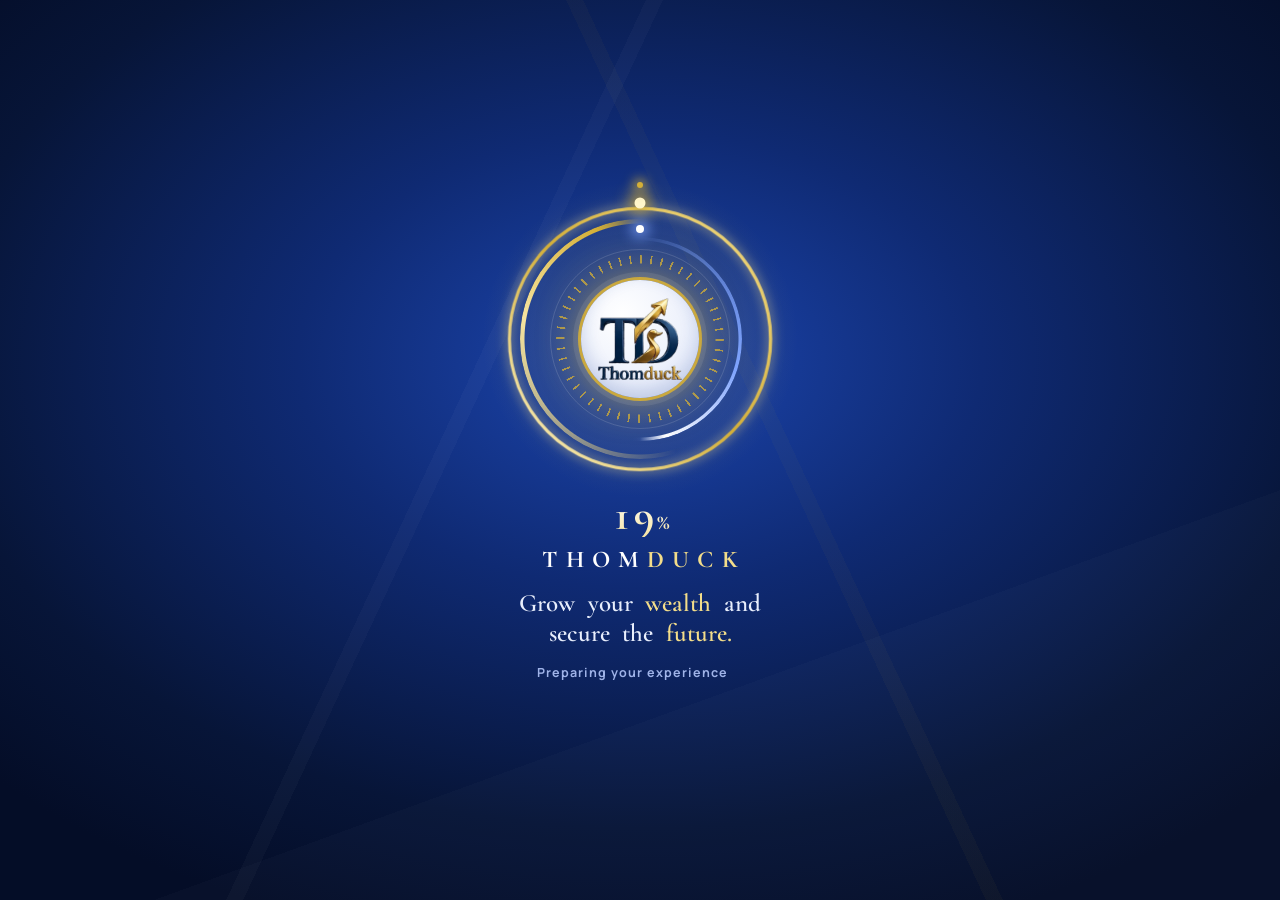
==== index.html @ 8a270ee1 "Add files via upload" ====
<!doctype html>
<html lang="en"><head><meta charset="utf-8"><meta name="viewport" content="width=device-width,initial-scale=1">
<title>Thomduck</title><noscript><meta http-equiv="refresh" content="0;url=dashboard.html"></noscript>
<script>location.replace('dashboard.html'+location.search+location.hash)</script></head>
<body style="font-family:sans-serif;text-align:center;padding:40px"><a href="dashboard.html">Continue to Thomduck</a></body></html>
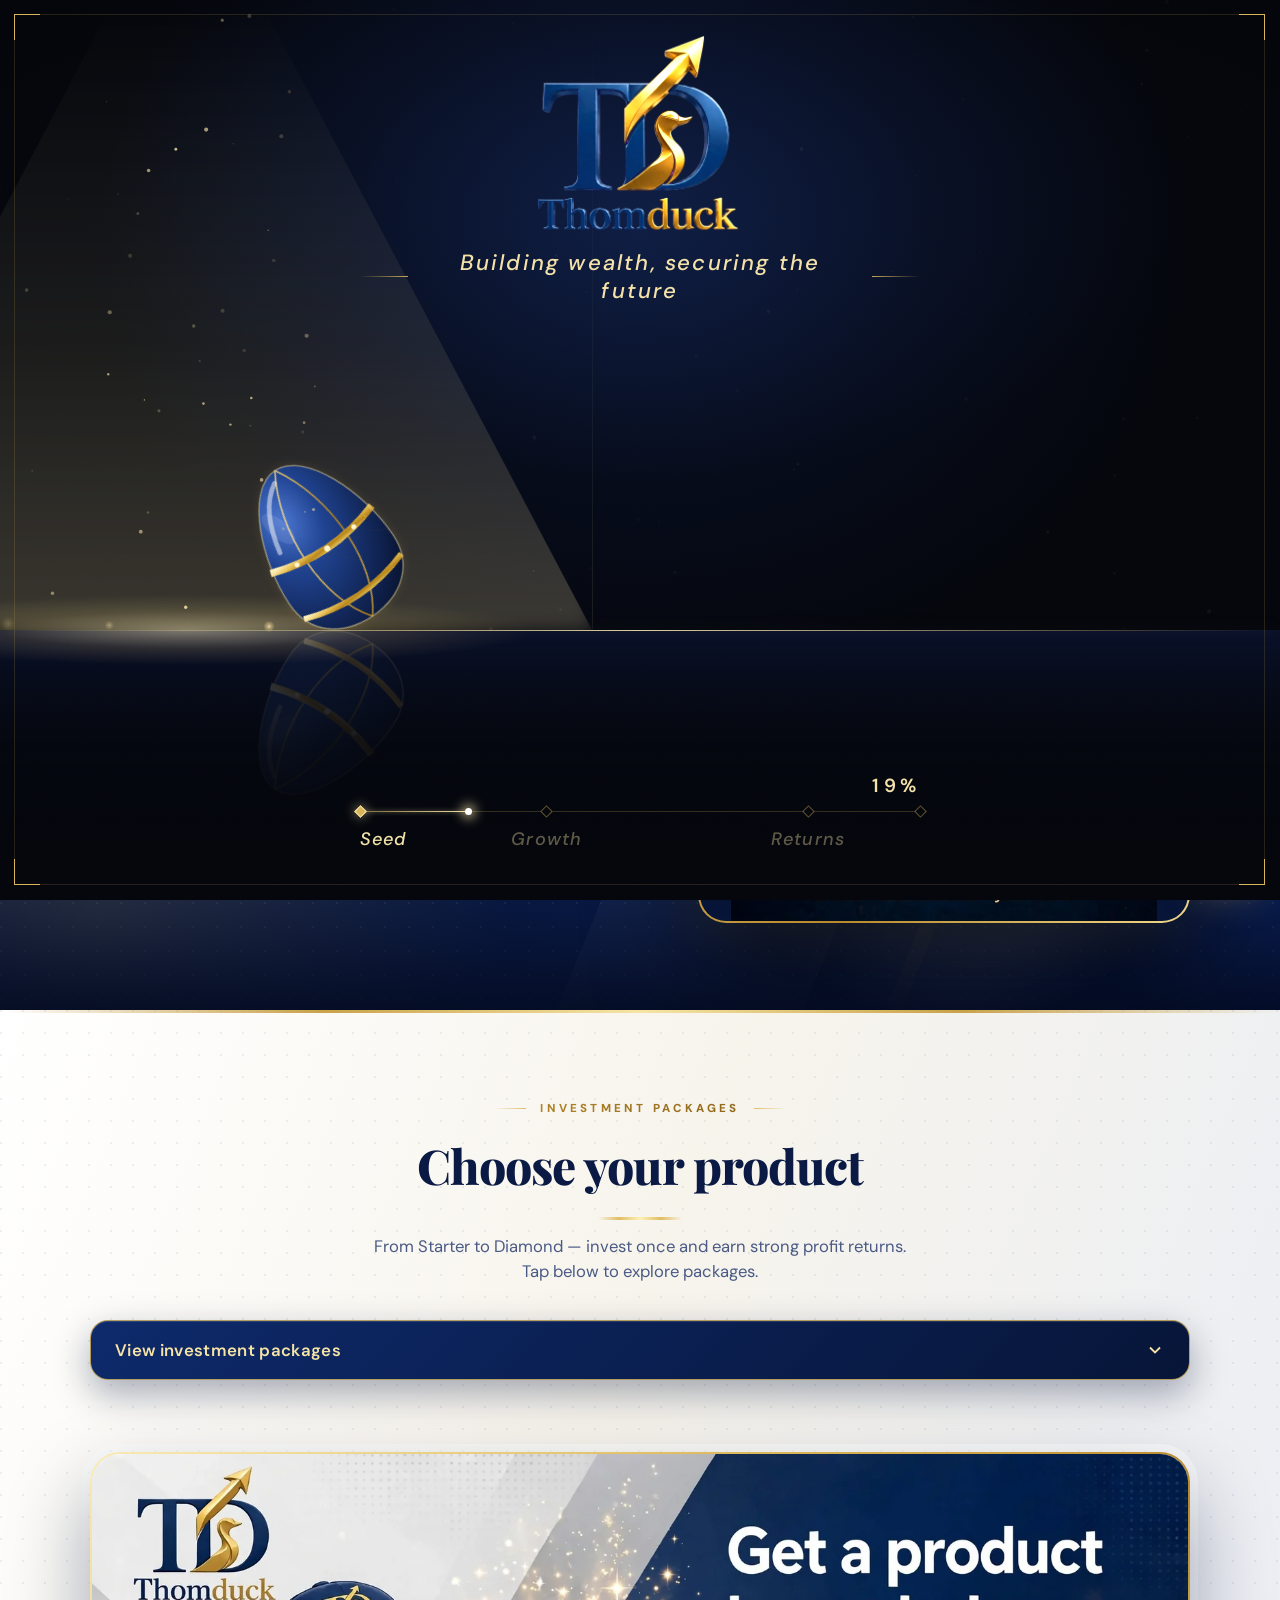
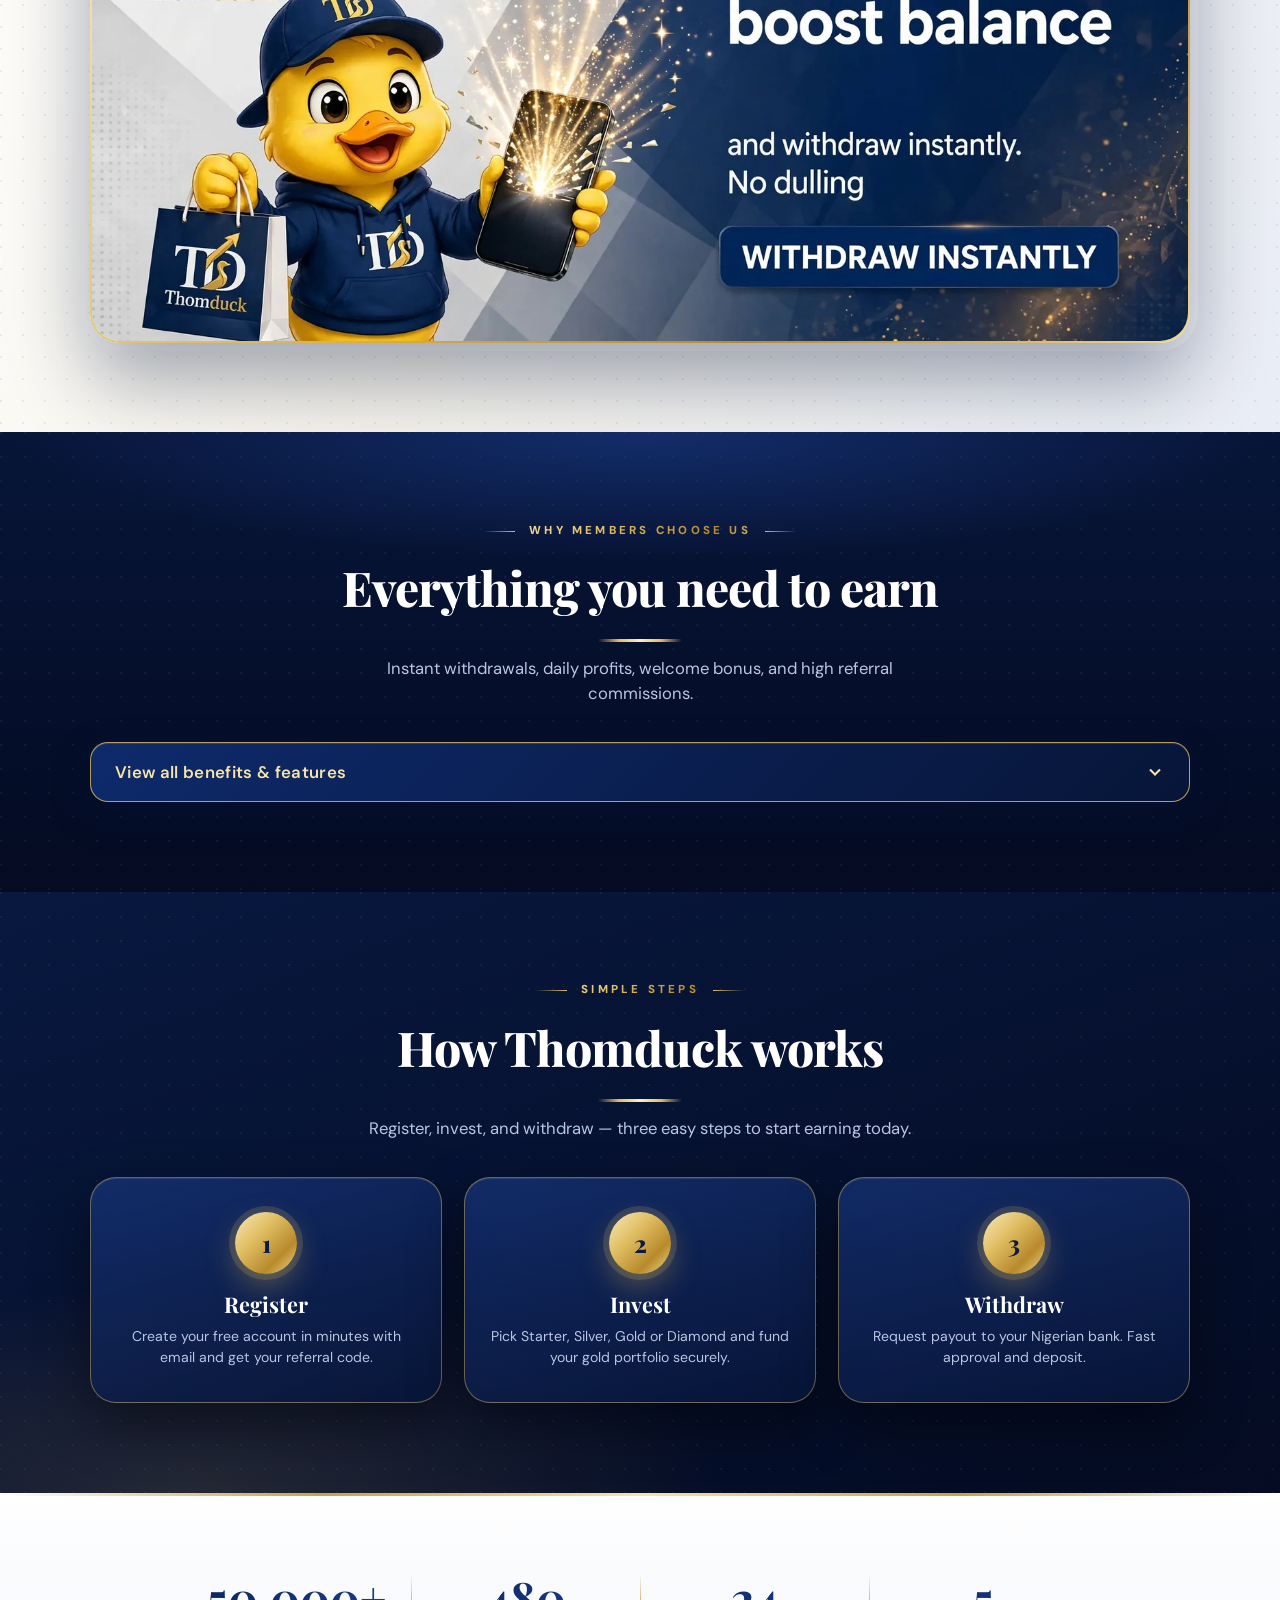
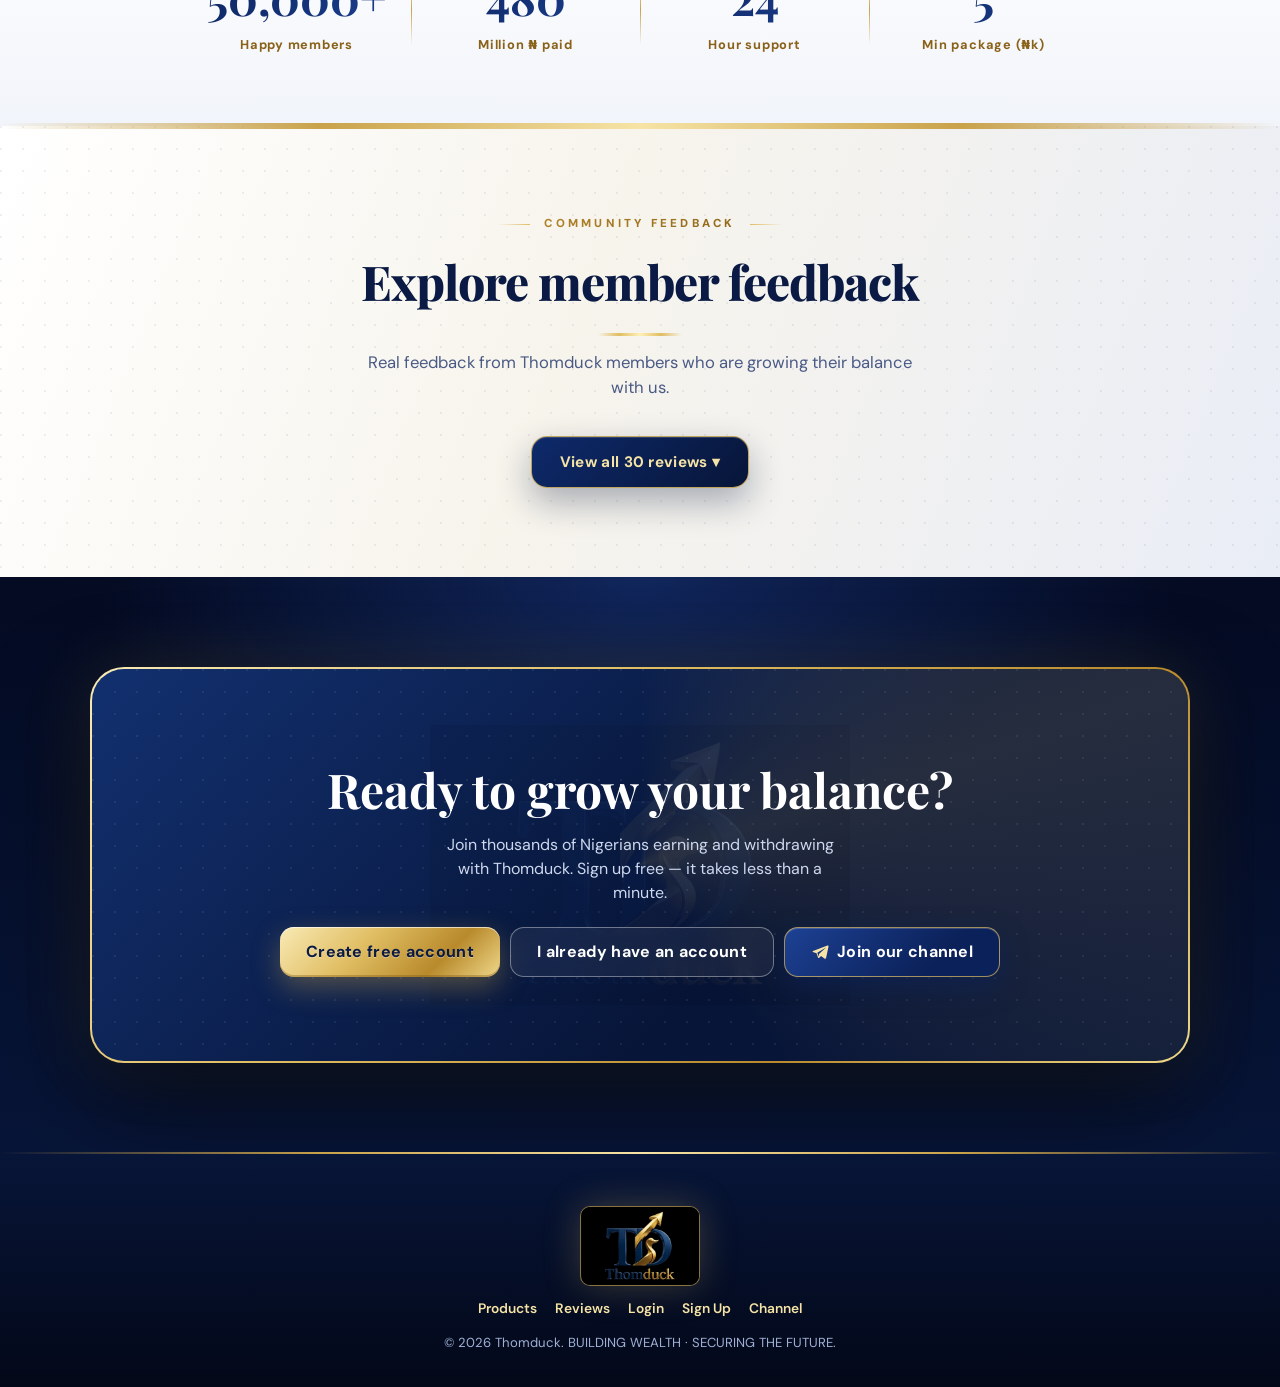
==== commit 0fd8a549: "Add files via upload" ====
--- a/index.html
+++ b/index.html
@@ -1,5 +1,1900 @@
-<!doctype html>
-<html lang="en"><head><meta charset="utf-8"><meta name="viewport" content="width=device-width,initial-scale=1">
-<title>Thomduck</title><noscript><meta http-equiv="refresh" content="0;url=dashboard.html"></noscript>
-<script>location.replace('dashboard.html'+location.search+location.hash)</script></head>
-<body style="font-family:sans-serif;text-align:center;padding:40px"><a href="dashboard.html">Continue to Thomduck</a></body></html>
+<!DOCTYPE html>
+<html lang="en">
+<head>
+<meta charset="utf-8"/>
+<meta name="viewport" content="width=device-width, initial-scale=1.0, maximum-scale=1.0, user-scalable=no"/>
+<meta name="theme-color" content="#0a0805"/>
+<title>Thomduck | Building Wealth & Securing the Future</title>
+<link rel="preconnect" href="https://fonts.googleapis.com">
+<link rel="preconnect" href="https://fonts.gstatic.com" crossorigin>
+<link href="https://fonts.googleapis.com/css2?family=Cormorant+Garamond:ital,wght@0,500;0,600;0,700;1,400;1,500;1,600&family=Playfair+Display:wght@500;600;700;800&family=DM+Sans:wght@300;400;500;600;700&display=swap" rel="stylesheet"/>
+<style>
+/* ===== PRELOADER ===== */
+
+  :root{
+    --obsidian:#04060c;
+    --enamel:#14295a;
+    --gold:#d9b45a;
+    --gold-hi:#f4e2a8;
+    --ivory:#f3ecd8;
+    --serif:'Cormorant Garamond','Cormorant',Georgia,'Times New Roman',serif;
+  }
+  *{box-sizing:border-box;margin:0;padding:0}
+  html,body{min-height:100%;background:var(--obsidian);color:var(--gold-hi);font-family:var(--serif)}
+  body.loading{overflow:hidden;height:100%}
+
+  /* ═════════ PRELOADER ═════════ */
+  #preloader{position:fixed;inset:0;z-index:100;overflow:hidden;user-select:none;-webkit-tap-highlight-color:transparent}
+  .panel{position:absolute;top:0;bottom:0;width:50.2%;z-index:0;transition:transform 1.1s cubic-bezier(.77,0,.18,1) .35s;
+    background:var(--obsidian)}
+  .panel.l{left:0;background:radial-gradient(120% 70% at 100% 26%,#0a1634 0%,#060b1a 40%,var(--obsidian) 72%)}
+  .panel.r{right:0;background:radial-gradient(120% 70% at 0% 26%,#0a1634 0%,#060b1a 40%,var(--obsidian) 72%)}
+  .content{position:absolute;inset:0;transition:opacity .5s ease}
+  #preloader.opening .content{opacity:0}
+  #preloader.opening .panel.l{transform:translateX(-101%)}
+  #preloader.opening .panel.r{transform:translateX(101%)}
+  .seam{position:absolute;left:50%;top:0;bottom:0;width:1px;margin-left:-.5px;z-index:8;opacity:0;
+    background:linear-gradient(to bottom,transparent,var(--gold-hi) 25%,#fff 50%,var(--gold-hi) 75%,transparent);
+    box-shadow:0 0 30px 5px rgba(217,180,90,.75);transform:scaleY(.1)}
+  #preloader.opening .seam{animation:seam 1.3s ease-out .05s forwards}
+  @keyframes seam{0%{opacity:0;transform:scaleY(.1)}25%{opacity:1;transform:scaleY(1)}100%{opacity:0;transform:scaleY(1) scaleX(18)}}
+
+  /* frame */
+  .frame{position:absolute;inset:max(12px,1.6vmin);z-index:7;pointer-events:none;border:1px solid rgba(217,180,90,.16);
+    animation:frameIn 2.2s cubic-bezier(.2,.7,.2,1) .15s both}
+  .frame i{position:absolute;width:clamp(16px,3vmin,26px);height:clamp(16px,3vmin,26px);border:0 solid var(--gold)}
+  .frame i:nth-child(1){left:-1px;top:-1px;border-width:1px 0 0 1px}
+  .frame i:nth-child(2){right:-1px;top:-1px;border-width:1px 1px 0 0}
+  .frame i:nth-child(3){left:-1px;bottom:-1px;border-width:0 0 1px 1px}
+  .frame i:nth-child(4){right:-1px;bottom:-1px;border-width:0 1px 1px 0}
+  @keyframes frameIn{from{opacity:0;transform:scale(1.035)}to{opacity:1;transform:none}}
+
+  .glowbg{position:absolute;inset:0;z-index:0;pointer-events:none;
+    background:radial-gradient(60% 45% at 50% 22%,rgba(30,58,128,.22),transparent 70%),
+               radial-gradient(120% 90% at 50% 50%,transparent 55%,rgba(0,0,0,.65) 100%)}
+
+  /* brand */
+  .brand{position:absolute;z-index:4;top:max(3.4vh,24px);left:50%;transform:translateX(-50%);
+    width:min(420px,74vw,32vh);text-align:center}
+  .logo{position:relative;animation:logoIn 2.2s cubic-bezier(.2,.7,.2,1) .5s both}
+  .logo img{display:block;width:100%;height:auto;filter:brightness(1.35) saturate(1.2)}
+  .logo::after{content:'';position:absolute;inset:0;pointer-events:none;
+    -webkit-mask:var(--logo) center/100% 100% no-repeat;mask:var(--logo) center/100% 100% no-repeat;
+    background:linear-gradient(108deg,transparent 38%,rgba(255,255,255,.6) 50%,transparent 62%);
+    background-size:260% 100%;background-position:130% 0;animation:sweep 5s ease-in-out 2.6s infinite}
+  @keyframes logoIn{from{opacity:0;filter:blur(16px);transform:scale(1.08)}to{opacity:1;filter:blur(0);transform:none}}
+  @keyframes sweep{0%{background-position:130% 0}50%,100%{background-position:-30% 0}}
+  .mottoRow{margin-top:.9em;display:flex;align-items:center;justify-content:center;gap:clamp(10px,2vw,18px);width:max(100%,min(92vw,560px));margin-left:50%;transform:translateX(-50%)}
+  .rule{flex:0 0 clamp(18px,5vw,48px);height:1px;background:linear-gradient(90deg,transparent,var(--gold));opacity:0;animation:ruleIn 1.4s ease 1.9s both}
+  .rule.r{background:linear-gradient(270deg,transparent,var(--gold))}
+  @keyframes ruleIn{from{opacity:0;transform:scaleX(0)}to{opacity:.9;transform:none}}
+  .motto{font-style:italic;font-weight:500;letter-spacing:.1em;line-height:1.25;text-align:center;
+    font-size:clamp(14px,min(4vw,2.9vh),22px);color:var(--gold-hi)}
+  .motto span{display:inline-block;opacity:0;animation:wordIn 1s cubic-bezier(.2,.7,.2,1) both;animation-delay:calc(1.9s + var(--i)*.15s)}
+  @keyframes wordIn{from{opacity:0;filter:blur(8px);transform:translateY(.5em)}to{opacity:1;filter:blur(0);transform:none}}
+
+  /* scene */
+  .scene{position:absolute;inset:0;z-index:3}
+  .floor{position:absolute;left:0;right:0;bottom:0;background:linear-gradient(to bottom,#0a1330 0%,#060b1a 40%,var(--obsidian) 100%)}
+  #refl{position:absolute;left:0;top:0;width:0;height:0;transform-origin:0 0;opacity:.3}
+  .floorfade{position:absolute;left:0;right:0;bottom:0;background:linear-gradient(to bottom,rgba(4,6,12,.18) 0%,rgba(4,6,12,.78) 45%,var(--obsidian) 90%)}
+  .ground{position:absolute;left:0;right:0;height:1px;opacity:0;animation:groundIn 2s ease .6s forwards;
+    background:linear-gradient(90deg,transparent,rgba(217,180,90,.35) 15%,rgba(244,226,168,.9) 50%,rgba(217,180,90,.35) 85%,transparent);
+    box-shadow:0 0 18px rgba(217,180,90,.28)}
+  @keyframes groundIn{to{opacity:1}}
+  #cone{position:absolute;left:0;top:0;opacity:0;pointer-events:none;mix-blend-mode:screen;filter:blur(9px);
+    background:linear-gradient(to bottom,rgba(255,236,176,0) 0%,rgba(255,236,176,.13) 55%,rgba(255,236,176,.3) 100%);
+    clip-path:polygon(41% 0,59% 0,100% 100%,0 100%)}
+  #pool{position:absolute;left:0;top:0;opacity:0;pointer-events:none;mix-blend-mode:screen;
+    background:radial-gradient(ellipse at center,rgba(255,236,176,.62) 0%,rgba(217,180,90,.22) 38%,transparent 70%)}
+  .actor{position:absolute;left:0;top:0;opacity:0;will-change:transform}
+  .actor svg{display:block;width:100%;height:100%;overflow:visible}
+
+  #fx{position:absolute;inset:0;z-index:5;pointer-events:none}
+
+  /* timeline */
+  .timeline{position:absolute;z-index:6;left:50%;bottom:max(5.4vh,34px);transform:translateX(-50%);width:min(560px,78vw)}
+  .tl-top{display:flex;justify-content:flex-end;margin-bottom:10px}
+  .pct{font-weight:600;font-size:clamp(15px,2.2vh,19px);letter-spacing:.22em;font-variant-numeric:lining-nums tabular-nums;color:var(--gold-hi)}
+  .track{position:relative;height:1px;background:rgba(217,180,90,.22)}
+  .fill{position:absolute;left:0;top:0;height:1px;width:100%;transform-origin:0 50%;transform:scaleX(0);
+    background:linear-gradient(90deg,rgba(217,180,90,.4),var(--gold-hi));box-shadow:0 0 10px rgba(244,226,168,.7)}
+  .head{position:absolute;top:-3px;left:0;width:7px;height:7px;margin-left:-3.5px;border-radius:50%;
+    background:#fff;box-shadow:0 0 12px 3px rgba(244,226,168,.85)}
+  .node{position:absolute;top:-4px;width:9px;height:9px;margin-left:-4.5px;transform:rotate(45deg);
+    background:var(--obsidian);border:1px solid rgba(217,180,90,.45);transition:background .5s,border-color .5s,box-shadow .5s}
+  .node.on{background:var(--gold);border-color:var(--gold-hi);box-shadow:0 0 12px rgba(244,226,168,.7)}
+  .labels{position:relative;height:1.6em;margin-top:14px}
+  .labels span{position:absolute;top:0;font-style:italic;font-weight:500;letter-spacing:.06em;white-space:nowrap;
+    font-size:clamp(14px,2.1vh,18px);color:rgba(244,226,168,.38);transition:color .6s}
+  .labels span.on{color:var(--gold-hi)}
+
+  .grain{position:absolute;inset:0;z-index:9;pointer-events:none;opacity:.06;mix-blend-mode:overlay;
+    background-image:url("data:image/svg+xml;utf8,<svg xmlns='http://www.w3.org/2000/svg' width='180' height='180'><filter id='n'><feTurbulence type='fractalNoise' baseFrequency='.85' numOctaves='2' stitchTiles='stitch'/></filter><rect width='100%' height='100%' filter='url(%23n)'/></svg>")}
+
+  /* ═════════ MAIN SITE PLACEHOLDER ═════════ */
+  /* Replace everything inside <main id="site"> with your real homepage (or set CONFIG.redirectUrl). */
+  #site{min-height:100vh;display:grid;place-items:center;text-align:center;padding:40px 20px;
+    background:radial-gradient(90% 70% at 50% 0%,#0a1634 0%,var(--obsidian) 70%)}
+  #site .inner{max-width:560px}
+  #site img{width:min(260px,60vw);height:auto;margin-bottom:12px}
+  #site h1{font-size:clamp(30px,6vw,52px);font-weight:600;line-height:1.1;color:var(--gold-hi)}
+  #site p{margin-top:14px;font-size:clamp(17px,2.6vw,21px);line-height:1.5;color:rgba(244,226,168,.75)}
+
+  @media (prefers-reduced-motion:reduce){ .logo::after{animation:none;opacity:0} }
+
+#preloader{z-index:99999 !important}
+body.loading{overflow:hidden !important; height:100vh !important}
+
+/* ===== MAIN SITE ===== */
+
+:root{
+  --bg:#0a0805;--bg2:#120e09;--card:#1a140c;--card2:#221a10;--border:#3a3020;
+  --gold:#e8c547;--gold-light:#f5e6a3;--gold-dark:#b8962e;--text:#f5eedc;--muted:#9a8658;
+  --success:#2ecc71;--white:#fff;--green:#1a7a3c;
+}
+*{margin:0;padding:0;box-sizing:border-box;-webkit-tap-highlight-color:transparent}
+html{scroll-behavior:smooth}
+body{font-family:"DM Sans",system-ui,sans-serif;background:var(--bg);color:var(--text);overflow-x:hidden;line-height:1.5}
+h1,h2,h3,h4{font-family:"Playfair Display",serif;font-weight:700}
+a{color:inherit}
+
+/* NAV */
+.nav{position:fixed;top:0;left:0;right:0;z-index:1000;display:flex;align-items:center;justify-content:space-between;padding:12px 18px;background:rgba(10,8,5,.75);backdrop-filter:blur(16px);-webkit-backdrop-filter:blur(16px);border-bottom:1px solid rgba(232,197,71,.12);transition:.3s}
+.nav.scrolled{background:rgba(10,8,5,.95);box-shadow:0 8px 32px rgba(0,0,0,.5)}
+.nav-brand{display:flex;align-items:center;gap:10px;text-decoration:none;color:var(--gold)}
+.nav-brand img{width:54px;height:40px;border-radius:8px;object-fit:contain;background:#03060d;box-shadow:0 0 18px rgba(232,197,71,.3)}
+.nav-brand span{font-family:"Playfair Display",serif;font-size:1.15rem;font-weight:700}
+.nav-actions{display:flex;gap:8px;align-items:center}
+.btn{display:inline-flex;align-items:center;justify-content:center;gap:8px;height:42px;padding:0 18px;border-radius:12px;font-size:.9rem;font-weight:600;border:none;cursor:pointer;text-decoration:none;font-family:inherit;transition:transform .2s,box-shadow .2s,background .2s}
+.btn:active{transform:scale(.97)}
+.btn-gold{background:linear-gradient(135deg,var(--gold),#f0d56a,var(--gold-dark));color:#1a1408;box-shadow:0 6px 22px rgba(232,197,71,.35)}
+.btn-gold:hover{box-shadow:0 8px 28px rgba(232,197,71,.5)}
+.btn-outline{background:transparent;color:var(--gold);border:1px solid rgba(232,197,71,.45)}
+.btn-outline:hover{background:rgba(232,197,71,.08)}
+.btn-green{background:linear-gradient(135deg,#1f9d4a,#157a38);color:#fff;box-shadow:0 6px 20px rgba(31,157,74,.35)}
+.btn-lg{height:50px;padding:0 26px;font-size:1rem;border-radius:14px}
+.btn-block{width:100%}
+
+/* DROPDOWN */
+.dd{position:relative}
+.dd-menu{position:absolute;top:calc(100% + 8px);right:0;min-width:180px;background:linear-gradient(160deg,#241c0f,#151109);border:1px solid rgba(232,197,71,.3);border-radius:14px;padding:8px;box-shadow:0 18px 50px rgba(0,0,0,.55);opacity:0;visibility:hidden;transform:translateY(-8px);transition:.22s;z-index:50}
+.dd.open .dd-menu{opacity:1;visibility:visible;transform:none}
+.dd-menu a{display:flex;align-items:center;gap:10px;padding:11px 14px;border-radius:10px;font-size:.88rem;color:var(--text);text-decoration:none}
+.dd-menu a:hover{background:rgba(232,197,71,.1);color:var(--gold)}
+.dd-menu .ico{width:22px;height:22px;flex-shrink:0}
+
+/* TICKER */
+.live-ticker{position:fixed;top:64px;left:0;right:0;z-index:900;background:linear-gradient(90deg,#1a140c,#241c0f,#1a140c);border-bottom:1px solid rgba(232,197,71,.18);overflow:hidden;height:34px;display:flex;align-items:center}
+.ticker-track{display:flex;gap:40px;white-space:nowrap;animation:ticker 45s linear infinite}
+.ticker-item{font-size:.78rem;color:var(--muted)}
+.ticker-item strong{color:var(--success);font-weight:700}
+.ticker-item .name{color:var(--gold);font-weight:600}
+@keyframes ticker{0%{transform:translateX(0)}100%{transform:translateX(-50%)}}
+
+/* HERO */
+.hero{position:relative;min-height:100vh;display:flex;align-items:center;justify-content:center;padding:110px 18px 50px;overflow:hidden}
+.hero-bg{position:absolute;inset:0;background:radial-gradient(ellipse 80% 55% at 50% 15%,rgba(232,197,71,.15),transparent 55%),radial-gradient(ellipse 50% 40% at 85% 75%,rgba(184,150,46,.08),transparent 50%),var(--bg)}
+.hero-particles{position:absolute;inset:0;pointer-events:none;overflow:hidden}
+.particle{position:absolute;border-radius:50%;background:var(--gold);opacity:.3;animation:floatUp linear infinite}
+@keyframes floatUp{0%{transform:translateY(100vh) scale(0);opacity:0}10%{opacity:.4}90%{opacity:.2}100%{transform:translateY(-15vh) scale(1);opacity:0}}
+.hero-inner{position:relative;z-index:2;width:min(1100px,100%);display:grid;grid-template-columns:1.05fr .95fr;gap:36px;align-items:center}
+.hero-copy{animation:fadeUp .9s ease both}
+.hero-badge{display:inline-flex;align-items:center;gap:8px;padding:6px 14px;border-radius:999px;background:rgba(232,197,71,.1);border:1px solid rgba(232,197,71,.28);color:var(--gold);font-size:.75rem;font-weight:600;margin-bottom:16px}
+.hero-badge .dot{width:7px;height:7px;border-radius:50%;background:var(--success);box-shadow:0 0 10px var(--success);animation:pulse 1.6s ease infinite}
+@keyframes pulse{0%,100%{opacity:1;transform:scale(1)}50%{opacity:.45;transform:scale(.85)}}
+.hero h1{font-size:clamp(2rem,4.8vw,3.2rem);line-height:1.12;margin-bottom:14px}
+.hero h1 em{font-style:normal;background:linear-gradient(120deg,var(--gold-light),var(--gold),var(--gold-dark));-webkit-background-clip:text;-webkit-text-fill-color:transparent;background-clip:text}
+.hero-sub{font-size:1.02rem;color:var(--muted);margin-bottom:24px;max-width:420px}
+.hero-ctas{display:flex;flex-wrap:wrap;gap:10px;margin-bottom:28px}
+.hero-stats{display:flex;gap:24px;flex-wrap:wrap}
+.hero-stat strong{display:block;font-size:1.4rem;color:var(--gold);font-family:"Playfair Display",serif}
+.hero-stat span{font-size:.75rem;color:var(--muted)}
+.hero-visual{position:relative;animation:fadeUp 1s .12s ease both}
+.hero-visual img{width:100%;max-height:760px;height:auto;border-radius:22px;box-shadow:0 28px 70px rgba(0,0,0,.55),0 0 0 1px rgba(232,197,71,.2);object-fit:contain;aspect-ratio:auto}
+.hero-float{position:absolute;background:linear-gradient(145deg,#2a2214,#151109);border:1px solid rgba(232,197,71,.35);border-radius:14px;padding:10px 14px;box-shadow:0 14px 36px rgba(0,0,0,.5);animation:floatY 4s ease-in-out infinite}
+.hero-float.f1{bottom:10%;left:-6%;animation-delay:0s}
+.hero-float.f2{top:8%;right:-4%;animation-delay:1.1s}
+.hero-float .f-label{font-size:.68rem;color:var(--muted)}
+.hero-float .f-value{font-size:1rem;font-weight:700;color:var(--success)}
+@keyframes floatY{0%,100%{transform:translateY(0)}50%{transform:translateY(-12px)}}
+@keyframes fadeUp{from{opacity:0;transform:translateY(28px)}to{opacity:1;transform:none}}
+
+/* SECTIONS */
+.section{padding:72px 18px;position:relative}
+.section-inner{width:min(1100px,100%);margin:0 auto}
+.section-label{display:inline-block;font-size:.72rem;font-weight:700;letter-spacing:2px;text-transform:uppercase;color:var(--gold);margin-bottom:8px}
+.section-title{font-size:clamp(1.6rem,3.2vw,2.35rem);margin-bottom:10px}
+.section-sub{color:var(--muted);font-size:1rem;max-width:520px;margin-bottom:36px}
+
+/* BANNERS */
+.banner-stack{display:flex;flex-direction:column;gap:22px}
+.banner-card{border-radius:20px;overflow:hidden;border:1px solid rgba(232,197,71,.22);box-shadow:0 20px 50px rgba(0,0,0,.4);opacity:0;transform:translateY(36px);transition:opacity .7s,transform .7s}
+.banner-card.visible{opacity:1;transform:none}
+.banner-card img{width:100%;display:block;aspect-ratio:21/9;object-fit:cover}
+.banner-card a.banner-hit{display:block;position:relative}
+.banner-card a.banner-hit::after{content:"";position:absolute;inset:0;background:linear-gradient(0deg,rgba(0,0,0,.15),transparent 40%);pointer-events:none}
+
+/* PRODUCTS */
+.products-grid{display:grid;grid-template-columns:repeat(4,1fr);gap:16px}
+.product-card{background:linear-gradient(165deg,#1f1810,#120e09);border:1px solid rgba(232,197,71,.28);border-radius:18px;padding:0;overflow:hidden;opacity:0;transform:translateY(28px);transition:opacity .55s,transform .55s,border-color .25s,box-shadow .25s}
+.product-card.visible{opacity:1;transform:none}
+.product-card:hover{border-color:rgba(232,197,71,.55);box-shadow:0 16px 40px rgba(232,197,71,.12)}
+.product-card img{width:100%;display:block}
+.product-card .pc-body{padding:14px 16px 18px}
+.product-card h4{font-size:1.15rem;color:var(--gold);margin-bottom:4px}
+.product-card .pc-desc{font-size:.82rem;color:var(--muted);margin-bottom:12px;min-height:2.4em}
+.product-meta{display:flex;justify-content:space-between;margin-bottom:14px;font-size:.85rem}
+.product-meta span{color:var(--muted)}
+.product-meta strong{color:var(--gold);display:block;font-size:1.05rem;margin-top:2px}
+
+/* STEPS */
+.steps{display:grid;grid-template-columns:repeat(3,1fr);gap:16px}
+.step{background:linear-gradient(160deg,var(--card2),var(--card));border:1px solid var(--border);border-radius:18px;padding:26px 18px;text-align:center;opacity:0;transform:translateY(24px);transition:opacity .55s,transform .55s}
+.step.visible{opacity:1;transform:none}
+.step-num{width:46px;height:46px;margin:0 auto 14px;border-radius:50%;background:linear-gradient(135deg,var(--gold),var(--gold-dark));color:#1a1408;font-weight:800;font-size:1.15rem;display:grid;place-items:center;font-family:"Playfair Display",serif;box-shadow:0 8px 22px rgba(232,197,71,.3)}
+.step h4{font-size:1.1rem;color:var(--gold);margin-bottom:6px}
+.step p{font-size:.88rem;color:var(--muted)}
+
+/* STATS */
+.stats-band{background:linear-gradient(135deg,#1f1810,#120e09);border-top:1px solid rgba(232,197,71,.18);border-bottom:1px solid rgba(232,197,71,.18);padding:44px 18px}
+.stats-row{width:min(900px,100%);margin:0 auto;display:grid;grid-template-columns:repeat(4,1fr);gap:16px;text-align:center}
+.stat-item strong{display:block;font-size:clamp(1.5rem,2.8vw,2.1rem);color:var(--gold);font-family:"Playfair Display",serif}
+.stat-item span{font-size:.8rem;color:var(--muted)}
+
+/* REVIEWS */
+.reviews-grid{display:grid;grid-template-columns:repeat(3,1fr);gap:14px}
+.review-card{background:var(--card);border:1px solid var(--border);border-radius:16px;padding:20px;opacity:0;transform:translateY(20px);transition:opacity .5s,transform .5s}
+.review-card.visible{opacity:1;transform:none}
+.review-stars{color:var(--gold);letter-spacing:2px;margin-bottom:8px;font-size:.95rem}
+.review-text{font-size:.9rem;margin-bottom:14px;line-height:1.55}
+.review-user{display:flex;align-items:center;gap:10px}
+.review-avatar{width:40px;height:40px;border-radius:50%;background:linear-gradient(145deg,#fff09b,var(--gold));color:#1b1408;display:grid;place-items:center;font-weight:800;font-size:.85rem}
+.review-name{font-weight:700;font-size:.88rem}
+.review-meta{font-size:.72rem;color:var(--muted)}
+
+/* CTA */
+.cta-banner{position:relative;border-radius:24px;overflow:hidden;border:1px solid rgba(232,197,71,.28);background:linear-gradient(135deg,#2a2214,#151109);padding:44px 28px;text-align:center;box-shadow:0 28px 70px rgba(0,0,0,.45)}
+.cta-banner::before{content:"";position:absolute;inset:-45%;background:conic-gradient(from 0deg,transparent,rgba(232,197,71,.07),transparent 40%);animation:spinSlow 14s linear infinite}
+@keyframes spinSlow{to{transform:rotate(360deg)}}
+.cta-banner>*{position:relative;z-index:1}
+.cta-banner h2{font-size:clamp(1.5rem,2.8vw,2.1rem);margin-bottom:8px}
+.cta-banner p{color:var(--muted);margin-bottom:22px;max-width:420px;margin-left:auto;margin-right:auto}
+.cta-actions{display:flex;flex-wrap:wrap;gap:10px;justify-content:center}
+
+/* FOOTER */
+footer{padding:36px 18px 24px;border-top:1px solid rgba(232,197,71,.1);text-align:center}
+.footer-logo{width:120px;height:80px;object-fit:contain;background:#03060d;border-radius:10px;margin:0 auto 10px;display:block;box-shadow:0 0 20px rgba(232,197,71,.2)}
+footer p{color:var(--muted);font-size:.82rem}
+.footer-links{display:flex;gap:18px;justify-content:center;margin:12px 0 14px;flex-wrap:wrap}
+.footer-links a{color:var(--gold);text-decoration:none;font-size:.86rem;font-weight:500}
+
+/* FLOATING CHAT */
+.chat-fab{position:fixed;right:18px;bottom:22px;z-index:1200}
+.chat-btn{width:58px;height:58px;border-radius:50%;border:none;cursor:pointer;background:linear-gradient(145deg,var(--gold),var(--gold-dark));color:#1a1408;box-shadow:0 10px 32px rgba(232,197,71,.45);display:grid;place-items:center;transition:transform .25s,box-shadow .25s}
+.chat-btn:hover{transform:scale(1.06);box-shadow:0 14px 40px rgba(232,197,71,.55)}
+.chat-btn svg{width:28px;height:28px}
+.chat-panel{position:absolute;bottom:70px;right:0;width:220px;background:linear-gradient(160deg,#241c0f,#151109);border:1px solid rgba(232,197,71,.35);border-radius:18px;padding:12px;box-shadow:0 20px 55px rgba(0,0,0,.6);opacity:0;visibility:hidden;transform:translateY(12px) scale(.96);transition:.25s;transform-origin:bottom right}
+.chat-fab.open .chat-panel{opacity:1;visibility:visible;transform:none}
+.chat-panel h5{font-size:.72rem;letter-spacing:1.5px;text-transform:uppercase;color:var(--muted);padding:4px 8px 10px;font-family:"DM Sans",sans-serif;font-weight:600}
+.chat-link{display:flex;align-items:center;gap:12px;padding:12px 12px;border-radius:12px;text-decoration:none;color:var(--text);font-weight:600;font-size:.92rem;margin-bottom:6px;transition:background .2s}
+.chat-link:last-child{margin-bottom:0}
+.chat-link:hover{background:rgba(232,197,71,.1)}
+.chat-link .ci{width:40px;height:40px;border-radius:12px;display:grid;place-items:center;flex-shrink:0}
+.chat-link.wa .ci{background:#25D366}
+.chat-link.tg .ci{background:#2AABEE}
+.chat-link svg{width:22px;height:22px;fill:#fff}
+
+/* MOBILE */
+@media(max-width:900px){
+  .hero-inner{grid-template-columns:1fr;gap:28px;text-align:center}
+  .hero-sub{margin-left:auto;margin-right:auto}
+  .hero-ctas,.hero-stats{justify-content:center}
+  .hero-float{display:none}
+  .products-grid{grid-template-columns:1fr 1fr}
+  .steps{grid-template-columns:1fr}
+  .stats-row{grid-template-columns:1fr 1fr;gap:20px}
+  .reviews-grid{grid-template-columns:1fr}
+  .banner-card img{aspect-ratio:16/9}
+}
+@media(max-width:520px){
+  .nav-brand span{display:none}
+  .products-grid{grid-template-columns:1fr}
+  .btn{height:40px;padding:0 14px;font-size:.84rem}
+  .hero{padding-top:100px}
+  .live-ticker{top:60px}
+}
+
+/* EARN DROPDOWN */
+.earn-dropdown{margin-top:8px}
+.earn-toggle{width:100%;display:flex;align-items:center;justify-content:space-between;gap:14px;padding:16px 20px;border-radius:16px;border:1px solid rgba(232,197,71,.35);background:linear-gradient(145deg,#241c0f,#151109);color:var(--gold);font-family:inherit;font-size:1rem;font-weight:600;cursor:pointer;transition:border-color .25s,box-shadow .25s,background .25s;box-shadow:0 8px 28px rgba(0,0,0,.3)}
+.earn-toggle:hover{border-color:rgba(232,197,71,.55);box-shadow:0 12px 36px rgba(232,197,71,.12)}
+.earn-toggle[aria-expanded="true"]{border-color:rgba(232,197,71,.6);background:linear-gradient(145deg,#2a2214,#1a140c)}
+.earn-chevron{display:grid;place-items:center;transition:transform .3s ease;flex-shrink:0}
+.earn-toggle[aria-expanded="true"] .earn-chevron{transform:rotate(180deg)}
+.earn-panel{max-height:0;overflow:hidden;transition:max-height .55s cubic-bezier(.4,0,.2,1),opacity .35s;opacity:0}
+.earn-panel.open{max-height:6000px;opacity:1;margin-top:18px}
+.banner-caption{padding:16px 18px 18px;background:linear-gradient(180deg,rgba(26,20,12,.95),rgba(18,14,9,.98));border-top:1px solid rgba(232,197,71,.15)}
+.banner-caption h4{font-size:1.05rem;color:var(--gold);margin-bottom:6px;font-family:"Playfair Display",serif}
+.banner-caption p{font-size:.88rem;color:var(--muted);line-height:1.55;margin:0}
+.banner-card{display:flex;flex-direction:column}
+.banner-card .banner-hit{flex-shrink:0}
+.banner-card img{aspect-ratio:21/9;object-fit:cover}
+@media(max-width:900px){.banner-card img{aspect-ratio:16/9}}
+
+
+/* Enhanced product dropdown */
+.products-toggle-wrap{margin-top:8px}
+.products-panel{max-height:0;overflow:hidden;transition:max-height .6s cubic-bezier(.4,0,.2,1),opacity .4s;opacity:0}
+.products-panel.open{max-height:8000px;opacity:1;margin-top:22px}
+
+/* Premium enhancements */
+.product-card{transition:opacity .55s,transform .55s,border-color .3s,box-shadow .3s,translate .3s}
+.product-card:hover{transform:translateY(-6px);box-shadow:0 22px 50px rgba(232,197,71,.18)}
+.hero-badge{animation:badgeGlow 3s ease-in-out infinite}
+@keyframes badgeGlow{0%,100%{box-shadow:0 0 0 0 rgba(232,197,71,.2)}50%{box-shadow:0 0 20px 4px rgba(232,197,71,.25)}}
+.btn-gold{position:relative;overflow:hidden}
+.btn-gold::after{
+  content:"";position:absolute;inset:0;
+  background:linear-gradient(105deg,transparent 40%,rgba(255,255,255,.35) 50%,transparent 60%);
+  transform:translateX(-120%);transition:none;
+}
+.btn-gold:hover::after{animation:btnShine 0.8s ease}
+@keyframes btnShine{to{transform:translateX(120%)}}
+.section-title{position:relative}
+.review-card:hover{border-color:rgba(232,197,71,.4);transform:translateY(-4px);box-shadow:0 12px 32px rgba(0,0,0,.35)}
+.step:hover{border-color:rgba(232,197,71,.45);transform:translateY(-4px)}
+.stat-item strong{text-shadow:0 0 30px rgba(232,197,71,.3)}
+.live-ticker{box-shadow:0 4px 20px rgba(0,0,0,.3)}
+.nav{transition:background .35s,box-shadow .35s,backdrop-filter .35s}
+.chat-btn{animation:chatPulse 2.5s ease-in-out infinite}
+@keyframes chatPulse{0%,100%{box-shadow:0 10px 32px rgba(232,197,71,.45)}50%{box-shadow:0 10px 42px rgba(232,197,71,.7),0 0 0 8px rgba(232,197,71,.08)}}
+
+
+/* Legendary polish */
+body{background:var(--bg)}
+.hero h1{text-shadow:0 4px 40px rgba(232,197,71,.15)}
+.product-card .pc-body{position:relative}
+.product-card h4{letter-spacing:.3px}
+.cta-banner{box-shadow:0 28px 70px rgba(0,0,0,.45),0 0 0 1px rgba(232,197,71,.15),inset 0 1px 0 rgba(255,255,255,.04)}
+.banner-card{transition:opacity .7s,transform .7s,box-shadow .4s}
+.banner-card:hover{box-shadow:0 24px 60px rgba(232,197,71,.12)}
+.review-stars{filter:drop-shadow(0 0 6px rgba(232,197,71,.35))}
+footer{background:linear-gradient(180deg,transparent,rgba(18,14,9,.6))}
+.nav-brand img{transition:box-shadow .3s,transform .3s}
+.nav-brand:hover img{transform:scale(1.06);box-shadow:0 0 28px rgba(232,197,71,.5)}
+@media(max-width:520px){
+}
+
+
+/* =========================================================
+   THOMDUCK SIGNATURE EDITION — midnight navy + champagne
+   Visual-only refinement; existing page sections and flows
+   are retained, with responsive and reduced-motion support.
+   ========================================================= */
+:root{
+  --bg:#070b14;
+  --bg2:#0c1322;
+  --card:#101a2b;
+  --card2:#142138;
+  --border:rgba(213,184,112,.24);
+  --gold:#d8bd78;
+  --gold-light:#f4e8c4;
+  --gold-dark:#a9843f;
+  --text:#f4f2ec;
+  --muted:#a8b2c3;
+  --success:#5bd6a0;
+  --white:#fff;
+  --green:#1b8b63;
+}
+html{scroll-padding-top:110px}
+body{
+  background:
+    radial-gradient(ellipse at 14% 5%,rgba(58,86,137,.16),transparent 38%),
+    radial-gradient(ellipse at 88% 36%,rgba(185,148,69,.08),transparent 32%),
+    var(--bg);
+  color:var(--text);
+}
+::selection{background:rgba(216,189,120,.35);color:#fff}
+.nav{
+  padding:13px clamp(14px,3vw,34px);
+  background:rgba(7,11,20,.78);
+  border-bottom:1px solid rgba(216,189,120,.18);
+  box-shadow:0 8px 36px rgba(0,0,0,.14);
+}
+.nav.scrolled{background:rgba(7,11,20,.96);box-shadow:0 12px 38px rgba(0,0,0,.4)}
+.nav-brand{color:var(--gold-light);gap:12px}
+.nav-brand img,.footer-logo{
+  border:1px solid rgba(216,189,120,.5);
+  box-shadow:0 0 0 4px rgba(216,189,120,.055),0 10px 28px rgba(0,0,0,.28);
+}
+.nav-brand span{letter-spacing:.04em}
+.btn{border-radius:13px;letter-spacing:.01em}
+.btn-gold{
+  background:linear-gradient(130deg,#f4e8c4 0%,#d8bd78 48%,#a9843f 100%);
+  color:#10131a;
+  box-shadow:0 8px 24px rgba(185,148,69,.2),inset 0 1px rgba(255,255,255,.5);
+}
+.btn-gold:hover{box-shadow:0 12px 32px rgba(185,148,69,.32);transform:translateY(-2px)}
+.btn-outline{border-color:rgba(216,189,120,.55);color:var(--gold-light);background:rgba(255,255,255,.025)}
+.btn-outline:hover{background:rgba(216,189,120,.1)}
+.btn-green{background:linear-gradient(135deg,#218a69,#12624f);box-shadow:0 8px 22px rgba(33,138,105,.2)}
+.dd-menu,.chat-panel{
+  background:linear-gradient(155deg,rgba(22,34,55,.98),rgba(9,15,27,.99));
+  border:1px solid rgba(216,189,120,.3);
+  box-shadow:0 24px 64px rgba(0,0,0,.55);
+  backdrop-filter:blur(22px);
+}
+.dd-menu a:hover,.chat-link:hover{background:rgba(216,189,120,.1);color:var(--gold-light)}
+.live-ticker{
+  background:linear-gradient(90deg,#101b2e,#17243a,#101b2e);
+  border-bottom-color:rgba(216,189,120,.22);
+}
+.ticker-item{color:#c2cbd8}
+.ticker-item strong{color:var(--success)}
+.ticker-item .name{color:var(--gold-light)}
+.hero{isolation:isolate}
+.hero-bg{
+  background:
+    radial-gradient(ellipse 70% 60% at 78% 28%,rgba(62,93,150,.22),transparent 62%),
+    radial-gradient(ellipse 50% 45% at 20% 74%,rgba(216,189,120,.1),transparent 65%),
+    linear-gradient(145deg,#080d18,#0a1221 58%,#080d18);
+}
+.hero-badge{
+  background:rgba(216,189,120,.085);
+  border-color:rgba(216,189,120,.32);
+  color:var(--gold-light);
+}
+.hero h1{letter-spacing:-.025em;text-shadow:0 12px 42px rgba(0,0,0,.25)}
+.hero h1 em{
+  background:linear-gradient(115deg,#fff4d4 0%,#d8bd78 38%,#f5e7bd 62%,#a9843f 100%);
+  -webkit-background-clip:text;background-clip:text;
+}
+.hero-sub,.section-sub{color:#b3bdcc}
+.hero-visual img{
+  border-radius:26px;
+  border:1px solid rgba(216,189,120,.24);
+  box-shadow:0 34px 90px rgba(0,0,0,.48),0 0 0 7px rgba(255,255,255,.018);
+}
+.hero-float{
+  background:linear-gradient(145deg,rgba(24,38,60,.96),rgba(10,17,30,.98));
+  border-color:rgba(216,189,120,.36);
+  backdrop-filter:blur(16px);
+}
+.hero-float .f-label{color:#b5c0d1}
+.section{padding-top:clamp(56px,7vw,90px);padding-bottom:clamp(56px,7vw,90px)}
+.section-label{color:var(--gold-light);letter-spacing:2.4px}
+.section-title{letter-spacing:-.02em}
+.banner-card,.product-card,.step,.review-card{
+  border-color:rgba(216,189,120,.2);
+  box-shadow:0 18px 50px rgba(0,0,0,.2);
+}
+.banner-card{border-radius:24px}
+.banner-card img{filter:saturate(.92) contrast(1.02)}
+.banner-caption{background:linear-gradient(180deg,rgba(16,26,43,.98),rgba(9,15,27,.99));border-top-color:rgba(216,189,120,.18)}
+.banner-caption h4,.product-card h4,.step h4{color:var(--gold-light)}
+.banner-caption p,.product-card .pc-desc,.step p,.review-meta{color:#aab5c6}
+.products-grid{gap:18px}
+.product-card{
+  background:linear-gradient(155deg,rgba(23,36,58,.96),rgba(10,16,28,.98));
+  border-radius:21px;
+}
+.product-card:hover{border-color:rgba(216,189,120,.56);box-shadow:0 24px 56px rgba(0,0,0,.32),0 0 26px rgba(216,189,120,.07)}
+.product-meta strong{color:var(--gold-light)}
+.step{
+  background:linear-gradient(155deg,rgba(22,35,56,.9),rgba(12,19,33,.98));
+  border-radius:22px;
+}
+.step-num{background:linear-gradient(135deg,#f4e8c4,#d8bd78 55%,#a9843f);box-shadow:0 10px 28px rgba(185,148,69,.18)}
+.stats-band{
+  background:linear-gradient(120deg,#101a2b,#17243a 50%,#0d1626);
+  border-color:rgba(216,189,120,.2);
+}
+.stat-item strong{color:var(--gold-light)}
+.review-card{background:linear-gradient(150deg,#121e31,#0b1220);border-radius:20px}
+.review-card:hover{border-color:rgba(216,189,120,.42)}
+.review-stars{color:var(--gold-light)}
+.review-avatar{background:linear-gradient(135deg,#f4e8c4,#d8bd78);color:#172033}
+.cta-banner{
+  background:
+    radial-gradient(ellipse at 10% 0%,rgba(67,100,154,.25),transparent 50%),
+    linear-gradient(135deg,#17243a,#0b1220 70%);
+  border-color:rgba(216,189,120,.35);
+  border-radius:28px;
+}
+.cta-banner p{color:#b4bdca}
+footer{background:linear-gradient(180deg,rgba(10,17,30,.15),rgba(12,19,33,.92));border-top-color:rgba(216,189,120,.16)}
+footer p{color:#aab5c6}
+.footer-links a{color:var(--gold-light)}
+.chat-btn{
+  background:linear-gradient(135deg,#f4e8c4,#d8bd78 55%,#a9843f);
+  color:#101725;
+  box-shadow:0 12px 34px rgba(185,148,69,.27);
+}
+.chat-btn:hover{box-shadow:0 16px 42px rgba(185,148,69,.38)}
+.chat-panel h5{color:#aab5c6}
+.earn-toggle{
+  background:linear-gradient(145deg,#17243a,#0c1423);
+  border-color:rgba(216,189,120,.32);
+  color:var(--gold-light);
+}
+.earn-toggle[aria-expanded="true"]{background:linear-gradient(145deg,#1b2a43,#101a2b)}
+@media(min-width:901px){
+  .hero-inner{gap:clamp(36px,5vw,72px)}
+  .hero h1{font-size:clamp(2.6rem,4.5vw,4.3rem)}
+}
+@media(max-width:900px){
+  .hero{min-height:auto;padding-bottom:64px}
+  .hero-visual img{border-radius:22px}
+  .section{padding-left:16px;padding-right:16px}
+}
+@media(max-width:520px){
+  .nav{padding:10px 12px}
+  .nav-brand img{width:36px;height:36px}
+  .hero h1{font-size:clamp(1.9rem,8.4vw,2.65rem);line-height:1.12}
+  .hero-sub{font-size:.96rem}
+  .hero-ctas .btn{flex:1 1 auto}
+  .cta-banner{padding:34px 18px;border-radius:22px}
+  .chat-fab{right:14px;bottom:16px}
+}
+@media(prefers-reduced-motion:reduce){
+  *,*::before,*::after{scroll-behavior:auto!important;animation-duration:.01ms!important;animation-iteration-count:1!important;transition-duration:.01ms!important}
+}
+
+
+/* Video-matched Thomduck product cards */
+.thomduck-product{overflow:hidden;padding:12px!important;border:1px solid rgba(244,198,36,.42)!important;border-radius:22px!important;background:linear-gradient(145deg,#263e79,#152750 58%,#101d3d)!important;box-shadow:0 12px 30px rgba(0,0,0,.22)}
+.thomduck-product-image{display:block;width:100%;height:205px;object-fit:cover;object-position:center;border-radius:14px;background:#050914;border:1px solid rgba(255,255,255,.08)}
+.thomduck-product .product-content{padding:13px 3px 4px}
+.thomduck-product .product-badge{display:inline-block;border-radius:999px;padding:5px 10px;background:#ffca18;color:#171717;font-size:10px;font-weight:900;letter-spacing:.08em}
+.thomduck-product h3{margin:10px 0 6px;color:#fff;font-size:25px}
+.thomduck-product p{color:#aebcda;line-height:1.5;font-size:13px;min-height:38px}
+.thomduck-product .product-prices{display:grid;grid-template-columns:1fr 1fr;gap:10px;margin:15px 0}
+.thomduck-product .product-prices small{display:block;color:#9aa9cb;font-size:10px;letter-spacing:.12em;margin-bottom:5px}
+.thomduck-product .product-prices strong{color:#ffda37;font-size:20px;font-weight:800}
+.thomduck-product .btn{display:flex;justify-content:center;align-items:center;margin-top:8px;min-height:44px;border-radius:12px;text-decoration:none;font-weight:800}
+.thomduck-product .btn-gold{background:linear-gradient(#ffe32e,#ffb900);color:#151515}
+.thomduck-product .btn-outline{background:rgba(255,255,255,.07);color:#fff;border:1px solid rgba(255,255,255,.2)}
+
+
+
+/* ===== FIXES FOR LOGO SIZE ISSUE ===== */
+.nav{padding-top:0 !important; margin-top:0 !important}
+.nav-brand{display:flex;align-items:center;gap:10px;flex-shrink:0}
+.nav-brand img{width:46px !important; height:32px !important; max-width:46px !important; max-height:32px !important; border-radius:8px; object-fit:contain; background:#03060d; box-shadow:0 0 18px rgba(232,197,71,.3); display:block; flex-shrink:0}
+.nav-brand span{font-family:"Playfair Display",serif; font-size:1.1rem; font-weight:700; color:#e8c547; letter-spacing:.04em; white-space:nowrap}
+/* Ensure hero section moves up, no unnecessary spacing */
+#main-site-content{margin-top:0 !important; padding-top:0 !important}
+#main-site-content .hero{margin-top:0 !important; padding-top:22px !important}
+.hero{padding-top:18px !important}
+/* Remove any large placeholder logo that was covering */
+.logo{max-width:220px !important; max-height:220px !important; margin:0 auto !important}
+.logo img{width:100% !important; height:auto !important; max-width:220px !important; max-height:220px !important; object-fit:contain !important}
+
+/* === FIXES: hero not covered, reviews visible, big T logo === */
+.nav{position:fixed !important; top:0 !important; left:0 !important; right:0 !important; height:64px !important; z-index:1000 !important}
+.ticker, .marquee, #ticker, #tickerTrack{position:fixed !important; top:64px !important; left:0 !important; right:0 !important; z-index:999 !important; height:38px !important; background:rgba(10,8,5,.92) !important; border-bottom:1px solid rgba(232,197,71,.12) !important; display:flex !important; align-items:center !important; overflow:hidden !important}
+#main-site-content{padding-top:110px !important; margin-top:0 !important}
+.hero{padding-top:36px !important; margin-top:0 !important; position:relative !important; z-index:1 !important}
+.hero h1{line-height:1.18 !important; padding-top:10px !important; margin-top:0 !important}
+
+/* Fix big T logo covering CTA */
+.cta-banner{position:relative !important; overflow:hidden !important}
+.cta-banner > img:first-child, .cta-banner img.cta-logo{position:absolute !important; left:50% !important; top:50% !important; transform:translate(-50%,-50%) !important; width:420px !important; height:auto !important; max-width:80% !important; max-height:80% !important; opacity:0.06 !important; pointer-events:none !important; z-index:0 !important}
+.cta-banner > *{position:relative !important; z-index:1 !important}
+
+/* Fix reviews panel not showing */
+.reviews-panel[hidden]{display:none !important}
+.reviews-panel:not([hidden]){display:block !important; animation:fadeIn .35s ease}
+.reviews-panel .reviews-grid{display:grid !important; grid-template-columns:repeat(auto-fill,minmax(280px,1fr)) !important; gap:16px !important; margin-top:18px !important; opacity:1 !important; visibility:visible !important}
+.reviews-panel .review-card{opacity:1 !important; transform:none !important; visibility:visible !important; display:block !important; background:linear-gradient(160deg,rgba(42,34,18,.92),rgba(18,14,8,.96)) !important; border:1px solid rgba(232,197,71,.18) !important; border-radius:16px !important; padding:18px !important}
+@keyframes fadeIn{from{opacity:0;transform:translateY(10px)}to{opacity:1;transform:none}}
+
+
+/* === FIXED REVIEW BUTTON STYLE === */
+.reviews-toggle, #reviewsToggle{
+  display:inline-flex !important;
+  align-items:center !important;
+  justify-content:center !important;
+  gap:8px !important;
+  padding:12px 22px !important;
+  background:linear-gradient(135deg,#e8c547 0%,#b8962e 100%) !important;
+  color:#0a0805 !important;
+  border:1px solid rgba(232,197,71,.4) !important;
+  border-radius:12px !important;
+  font-family:'DM Sans',sans-serif !important;
+  font-weight:700 !important;
+  font-size:.95rem !important;
+  letter-spacing:.02em !important;
+  cursor:pointer !important;
+  box-shadow:0 8px 20px rgba(232,197,71,.25), inset 0 1px 0 rgba(255,255,255,.3) !important;
+  transition:all .3s ease !important;
+  margin:18px 0 0 0 !important;
+}
+.reviews-toggle:hover, #reviewsToggle:hover{
+  transform:translateY(-2px) !important;
+  box-shadow:0 12px 28px rgba(232,197,71,.35), inset 0 1px 0 rgba(255,255,255,.4) !important;
+  background:linear-gradient(135deg,#f5e6a3 0%,#e8c547 100%) !important;
+}
+.reviews-toggle:active, #reviewsToggle:active{transform:translateY(0) !important}
+
+
+/* ===== FIX: images no longer cropped ===== */
+.thomduck-product-image{height:auto!important;aspect-ratio:1/1!important;object-fit:cover!important;object-position:center!important}
+.banner-stack{display:grid!important;grid-template-columns:repeat(3,1fr);gap:22px;align-items:start}
+.banner-card img,.banner-card a.banner-hit img{aspect-ratio:auto!important;height:auto!important;object-fit:contain!important;width:100%}
+.banner-card{height:100%}
+@media(max-width:900px){.banner-stack{grid-template-columns:repeat(2,1fr)}}
+@media(max-width:560px){.banner-stack{grid-template-columns:1fr}}
+
+/* ===== FIX: sliding ticker ===== */
+.live-ticker{position:fixed!important;top:64px!important;left:0!important;right:0!important;height:38px!important;z-index:999!important;display:flex!important;align-items:center!important;overflow:hidden!important;background:linear-gradient(90deg,#101b2e,#17243a,#101b2e)!important;border-bottom:1px solid rgba(216,189,120,.22)!important}
+#tickerTrack,.ticker-track{position:static!important;top:auto!important;left:auto!important;right:auto!important;height:auto!important;width:max-content!important;flex:0 0 auto!important;display:flex!important;gap:0!important;background:none!important;border:0!important;overflow:visible!important;white-space:nowrap!important;will-change:transform;animation:tickerSlide 40s linear infinite!important}
+.ticker-group{display:flex;flex:0 0 auto}
+.ticker-item{flex:0 0 auto;padding:0 28px;font-size:.78rem;letter-spacing:.06em}
+.ticker-item::after{content:"\25C6";margin-left:56px;color:var(--gold-dark);font-size:.6rem}
+@keyframes tickerSlide{from{transform:translateX(0)}to{transform:translateX(-50%)}}
+@media(max-width:520px){.live-ticker{top:64px!important}}
+@media(prefers-reduced-motion:reduce){#tickerTrack,.ticker-track{animation-duration:120s!important;animation-iteration-count:infinite!important}}
+
+/* =====================================================================
+   THOMDUCK ROYAL EDITION — navy · white · gold
+   ===================================================================== */
+:root{
+  --nv1:#040b22;--nv2:#071538;--nv3:#0b2159;--nv4:#12306f;--nv5:#1d4194;
+  --ivory:#f7f4ec;--paper:#ffffff;--silver:#e7ebf4;
+  --g1:#f6e4a6;--g2:#e0bd62;--g3:#c9a24a;--g4:#9a7424;
+  --ink:#0a1a44;--ink2:#4a5a85;
+  --bg:#040b22;--bg2:#071538;--card:#0b2159;--card2:#0e2a6b;
+  --gold:#d9b45a;--gold-light:#f6e4a6;--gold-dark:#9a7424;
+  --text:#ffffff;--muted:#b9c5e2;--border:rgba(217,180,90,.3);
+  --goldgrad:linear-gradient(135deg,#f9eab5 0%,#e0bd62 38%,#b88a2c 72%,#f0d88a 100%);
+}
+html{scroll-padding-top:112px}
+body{
+  background:var(--nv1)!important;color:#fff;
+  font-family:"DM Sans",system-ui,sans-serif;
+}
+::selection{background:#e0bd62;color:#071538}
+::-webkit-scrollbar{width:10px}
+::-webkit-scrollbar-track{background:#050d26}
+::-webkit-scrollbar-thumb{background:linear-gradient(#e0bd62,#9a7424);border-radius:8px;border:2px solid #050d26}
+h1,h2,h3,h4{font-family:"Playfair Display",Georgia,serif}
+
+/* ---------- NAV ---------- */
+body .nav{
+  background:linear-gradient(180deg,rgba(4,11,34,.96),rgba(7,21,56,.88))!important;
+  border-bottom:0!important;
+  box-shadow:0 10px 40px rgba(0,0,0,.45)!important;
+  backdrop-filter:blur(18px);-webkit-backdrop-filter:blur(18px);
+}
+body .nav::after{content:"";position:absolute;left:0;right:0;bottom:0;height:1px;
+  background:linear-gradient(90deg,transparent,#e0bd62 25%,#f9eab5 50%,#e0bd62 75%,transparent);opacity:.85}
+body .nav-brand span{
+  background:var(--goldgrad);-webkit-background-clip:text;background-clip:text;color:transparent!important;
+  -webkit-text-fill-color:transparent;font-size:1.3rem!important;letter-spacing:.06em!important}
+body .nav-brand img{border:1px solid rgba(224,189,98,.65)!important;box-shadow:0 0 0 3px rgba(224,189,98,.08),0 0 24px rgba(224,189,98,.25)!important}
+
+/* ---------- BUTTONS ---------- */
+body .btn{font-weight:700;letter-spacing:.02em;border-radius:14px}
+body .btn-gold{
+  background:var(--goldgrad)!important;color:#0a1a44!important;
+  box-shadow:0 10px 28px rgba(201,162,74,.38),inset 0 1px 0 rgba(255,255,255,.65),inset 0 -2px 0 rgba(120,84,18,.35)!important;
+  border:0!important;text-shadow:0 1px 0 rgba(255,255,255,.35)}
+body .btn-gold:hover{transform:translateY(-3px);box-shadow:0 16px 38px rgba(224,189,98,.5),inset 0 1px 0 rgba(255,255,255,.75)!important}
+body .btn-outline{
+  background:rgba(255,255,255,.06)!important;color:#fff!important;
+  border:1px solid rgba(255,255,255,.38)!important;backdrop-filter:blur(8px)}
+body .btn-outline:hover{background:rgba(255,255,255,.14)!important;border-color:#e0bd62!important;color:#f6e4a6!important}
+body .btn-green{
+  background:linear-gradient(135deg,#1d4194,#0b2159 70%)!important;color:#fff!important;
+  border:1px solid rgba(224,189,98,.7)!important;
+  box-shadow:0 10px 26px rgba(11,33,89,.6),inset 0 1px 0 rgba(255,255,255,.18)!important}
+body .btn-green svg{color:#f6e4a6}
+body .btn-green:hover{transform:translateY(-3px);box-shadow:0 14px 34px rgba(29,65,148,.7),0 0 0 1px #e0bd62!important}
+body .dd-menu{background:linear-gradient(160deg,#0e2a6b,#071538)!important;border:1px solid rgba(224,189,98,.45)!important}
+body .dd-menu a{color:#fff}
+body .dd-menu a:hover{background:rgba(224,189,98,.14)!important;color:#f6e4a6!important}
+
+/* ---------- TICKER ---------- */
+body .live-ticker{
+  background:linear-gradient(90deg,#030a20,#0b2159 50%,#030a20)!important;
+  border-bottom:1px solid rgba(224,189,98,.45)!important;
+  box-shadow:0 6px 24px rgba(0,0,0,.4)!important}
+body .ticker-item{color:#dfe6f7!important;font-weight:500}
+body .ticker-item .name{background:var(--goldgrad);-webkit-background-clip:text;background-clip:text;color:transparent!important;font-weight:800;letter-spacing:.14em}
+body .ticker-item::after{color:#e0bd62!important}
+
+/* ---------- HERO ---------- */
+body .hero{background:var(--nv1)}
+body .hero-bg{
+  background:
+    radial-gradient(ellipse 60% 50% at 82% 30%,rgba(29,65,148,.75),transparent 70%),
+    radial-gradient(ellipse 45% 40% at 8% 90%,rgba(224,189,98,.16),transparent 70%),
+    radial-gradient(circle at 1px 1px,rgba(255,255,255,.07) 1px,transparent 1.5px) 0 0/24px 24px,
+    linear-gradient(150deg,#040b22 0%,#08183f 48%,#0b2159 100%)!important}
+body .hero-bg::before{content:"";position:absolute;inset:0;
+  background:linear-gradient(112deg,transparent 0 56%,rgba(255,255,255,.045) 56% 71%,transparent 71% 76%,rgba(224,189,98,.07) 76% 77%,transparent 77%)}
+body .hero-bg::after{content:"";position:absolute;left:0;right:0;bottom:0;height:140px;
+  background:linear-gradient(180deg,transparent,rgba(4,11,34,.9))}
+body .particle{background:radial-gradient(circle,#fff6d0,#e0bd62 60%,transparent 70%)!important;box-shadow:0 0 10px rgba(246,228,166,.8)}
+body .hero-badge{
+  background:linear-gradient(90deg,rgba(224,189,98,.18),rgba(224,189,98,.06))!important;
+  border:1px solid rgba(224,189,98,.6)!important;color:#f6e4a6!important;font-weight:600;letter-spacing:.04em}
+body .hero h1{
+  font-family:"Playfair Display",serif;color:#fff!important;font-weight:800;
+  text-shadow:0 6px 40px rgba(0,0,0,.5)!important;letter-spacing:-.01em}
+body .hero h1 em{
+  background:linear-gradient(100deg,#fff3c2,#f2cf72 40%,#e0b24a 70%,#fff0b0)!important;
+  -webkit-background-clip:text!important;background-clip:text!important;-webkit-text-fill-color:transparent!important;text-shadow:none!important}
+body .hero-sub{color:#cdd7ee!important;font-size:1.08rem}
+body .hero-stats{gap:0!important;margin-top:6px}
+body .hero-stat{padding:0 22px;border-left:1px solid rgba(224,189,98,.4)}
+body .hero-stat:first-child{padding-left:0;border-left:0}
+body .hero-stat strong{
+  background:var(--goldgrad);-webkit-background-clip:text;background-clip:text;color:transparent;-webkit-text-fill-color:transparent;
+  font-size:1.7rem}
+body .hero-stat span{color:#b9c5e2}
+body .hero-visual{isolation:isolate}
+body .hero-visual::before{content:"";position:absolute;inset:-6% -8%;z-index:-1;border-radius:50%;
+  background:conic-gradient(from 0deg,rgba(224,189,98,0),rgba(224,189,98,.55),rgba(255,255,255,.25),rgba(224,189,98,0) 60%,rgba(224,189,98,.4),rgba(224,189,98,0));
+  filter:blur(38px);animation:spinSlow 18s linear infinite;opacity:.8}
+body .hero-visual img{
+  border:2px solid transparent!important;border-radius:28px!important;
+  background:linear-gradient(#071538,#071538) padding-box,var(--goldgrad) border-box;
+  box-shadow:0 40px 100px rgba(0,0,0,.65),0 0 60px rgba(224,189,98,.18)!important}
+body .hero-float{
+  background:linear-gradient(145deg,#ffffff,#eef2fb)!important;
+  border:1px solid rgba(224,189,98,.85)!important;border-radius:16px;
+  box-shadow:0 18px 40px rgba(0,0,0,.45),0 0 0 4px rgba(255,255,255,.06)!important;backdrop-filter:none}
+body .hero-float .f-label{color:#4a5a85!important;font-weight:600}
+body .hero-float .f-value{color:#0b2159!important;font-weight:800}
+
+/* ---------- SECTION HEADINGS (centered, ornamented) ---------- */
+body .section{background:transparent}
+body .section-inner>.section-label,
+body .section-inner>.section-title,
+body .section-inner>.section-sub{text-align:center;margin-left:auto;margin-right:auto}
+body .section-label{
+  display:block;width:max-content;max-width:100%;
+  background:var(--goldgrad);-webkit-background-clip:text;background-clip:text;color:transparent!important;-webkit-text-fill-color:transparent;
+  font-weight:800;letter-spacing:.28em;font-size:.72rem;margin-bottom:12px;position:relative;padding:0 46px}
+body .section-label::before,body .section-label::after{content:"";position:absolute;top:50%;width:32px;height:1px;background:linear-gradient(90deg,transparent,#e0bd62)}
+body .section-label::before{left:0}
+body .section-label::after{right:0;transform:scaleX(-1)}
+body .section-title{font-size:clamp(1.9rem,4vw,3rem)!important;font-weight:800;color:#fff;margin-bottom:14px!important}
+body .section-title::after{content:"";display:block;width:84px;height:3px;margin:16px auto 0;border-radius:3px;
+  background:linear-gradient(90deg,transparent,#e0bd62,#fff1b8,#e0bd62,transparent)}
+body .section-sub{color:#b9c5e2!important;max-width:560px!important;font-size:1.04rem}
+
+/* ---------- LIGHT SECTIONS (white / ivory like the reference) ---------- */
+body #products,body #reviews{
+  background:
+    radial-gradient(circle at 1px 1px,rgba(11,33,89,.07) 1px,transparent 1.5px) 0 0/22px 22px,
+    linear-gradient(112deg,#ffffff 0%,#f7f4ec 45%,#e9edf6 100%)!important;
+  position:relative}
+body #products::before,body #reviews::before{content:"";position:absolute;left:0;right:0;top:0;height:3px;
+  background:linear-gradient(90deg,transparent,#c9a24a,#f6e4a6,#c9a24a,transparent)}
+body #products .section-title,body #reviews .section-title{color:#0a1a44}
+body #products .section-sub,body #reviews .section-sub{color:#4a5a85!important}
+body #products .section-label,body #reviews .section-label{filter:none}
+body #products .section-label{background:linear-gradient(135deg,#b88a2c,#8a6118);-webkit-background-clip:text;background-clip:text}
+body #reviews .section-label{background:linear-gradient(135deg,#b88a2c,#8a6118);-webkit-background-clip:text;background-clip:text}
+
+/* toggles */
+body .earn-toggle{
+  background:linear-gradient(135deg,#0e2a6b,#071538)!important;color:#f6e4a6!important;
+  border:1px solid rgba(224,189,98,.8)!important;border-radius:18px!important;padding:18px 24px!important;
+  font-size:1.05rem!important;letter-spacing:.02em;
+  box-shadow:0 14px 36px rgba(7,21,56,.35),inset 0 1px 0 rgba(255,255,255,.12)!important}
+body .earn-toggle:hover{box-shadow:0 18px 44px rgba(7,21,56,.5),0 0 0 3px rgba(224,189,98,.22)!important}
+
+/* ---------- PRODUCT CARDS ---------- */
+body .products-grid{gap:24px!important;grid-template-columns:repeat(4,1fr)}
+body .thomduck-product{
+  position:relative;padding:14px!important;border-radius:26px!important;border:2px solid transparent!important;
+  background:linear-gradient(165deg,#12306f 0%,#0a1c4b 55%,#050f2c 100%) padding-box,
+             linear-gradient(150deg,#f9eab5,#b88a2c 40%,#f0d88a 70%,#8a6118) border-box!important;
+  box-shadow:0 26px 60px rgba(7,21,56,.38),0 2px 0 rgba(255,255,255,.4) inset!important;
+  transition:transform .35s,box-shadow .35s!important}
+body .thomduck-product:hover{transform:translateY(-10px)!important;box-shadow:0 38px 80px rgba(7,21,56,.5),0 0 44px rgba(224,189,98,.35)!important}
+body .thomduck-product-image{border-radius:18px!important;border:1px solid rgba(224,189,98,.45)!important;background:#030a1e}
+body .thomduck-product .product-content{padding:16px 4px 4px!important}
+body .thomduck-product .product-badge{
+  background:var(--goldgrad)!important;color:#0a1a44!important;font-weight:800;letter-spacing:.14em;
+  box-shadow:0 4px 14px rgba(201,162,74,.4);padding:6px 12px}
+body .thomduck-product h3{color:#fff!important;font-size:1.65rem!important;margin:12px 0 6px!important}
+body .thomduck-product p{color:#b9c5e2!important}
+body .thomduck-product .product-prices{
+  gap:0!important;margin:16px 0 14px!important;border:1px solid rgba(224,189,98,.35);border-radius:14px;
+  background:rgba(255,255,255,.04);overflow:hidden}
+body .thomduck-product .product-prices>div{padding:12px 14px}
+body .thomduck-product .product-prices>div+div{border-left:1px solid rgba(224,189,98,.3)}
+body .thomduck-product .product-prices small{color:#8fa3d3!important}
+body .thomduck-product .product-prices strong{
+  background:var(--goldgrad);-webkit-background-clip:text;background-clip:text;color:transparent!important;-webkit-text-fill-color:transparent;font-size:1.3rem!important;font-family:"Playfair Display",serif}
+body .thomduck-product .btn-gold{
+  background:var(--goldgrad)!important;color:#0a1a44!important;min-height:50px;margin-top:2px;font-size:.98rem;letter-spacing:.03em;border-radius:14px}
+body .products-grid .thomduck-product:nth-child(4)::before{
+  content:"MOST POPULAR";position:absolute;top:22px;right:-38px;z-index:3;transform:rotate(38deg);
+  background:linear-gradient(135deg,#ffffff,#e7ebf4);color:#0a1a44;font-size:.6rem;font-weight:800;letter-spacing:.16em;
+  padding:6px 44px;box-shadow:0 6px 16px rgba(0,0,0,.35)}
+
+/* ---------- PROMO BAND ---------- */
+body .promo-wrap{margin-top:clamp(40px,6vw,72px);padding:0}
+body .promo-band{
+  display:block;position:relative;border-radius:30px;overflow:hidden;
+  border:2px solid transparent;
+  background:linear-gradient(#fff,#fff) padding-box,var(--goldgrad) border-box;
+  box-shadow:0 36px 80px rgba(7,21,56,.38),0 0 0 8px rgba(255,255,255,.55);
+  transition:transform .4s,box-shadow .4s}
+body .promo-band:hover{transform:translateY(-6px);box-shadow:0 46px 96px rgba(7,21,56,.5),0 0 0 8px rgba(255,255,255,.7),0 0 50px rgba(224,189,98,.4)}
+body .promo-band img{display:block;width:100%;height:auto}
+body .promo-band::after{content:"";position:absolute;inset:0;pointer-events:none;
+  background:linear-gradient(105deg,transparent 40%,rgba(255,255,255,.28) 50%,transparent 60%);transform:translateX(-120%)}
+body .promo-band:hover::after{animation:btnShine 1s ease}
+body .promo-band.reveal{opacity:1}
+
+/* ---------- WHY / BANNERS (navy) ---------- */
+body #why{
+  background:
+    radial-gradient(ellipse 70% 40% at 50% 0%,rgba(29,65,148,.55),transparent 70%),
+    radial-gradient(circle at 1px 1px,rgba(255,255,255,.05) 1px,transparent 1.5px) 0 0/24px 24px,
+    linear-gradient(180deg,#071538,#040b22)!important}
+body .banner-card{
+  border:2px solid transparent!important;border-radius:26px!important;
+  background:linear-gradient(#071538,#071538) padding-box,linear-gradient(150deg,#f9eab5,#8a6118 45%,#e0bd62) border-box!important;
+  box-shadow:0 26px 60px rgba(0,0,0,.5)!important}
+body .banner-card:hover{box-shadow:0 34px 80px rgba(0,0,0,.6),0 0 40px rgba(224,189,98,.25)!important;transform:translateY(-6px)}
+body .banner-card img{filter:none!important}
+body .banner-caption{background:linear-gradient(180deg,#0b2159,#071538)!important;border-top:1px solid rgba(224,189,98,.4)!important;padding:20px 22px 24px}
+body .banner-caption h4{color:#f6e4a6!important;font-size:1.2rem}
+body .banner-caption p{color:#c3cee7!important}
+
+/* ---------- STATS ---------- */
+body .stats-band{
+  background:linear-gradient(180deg,#ffffff,#f1f4fa)!important;
+  border-top:0!important;border-bottom:0!important;padding:clamp(44px,6vw,70px) 18px;position:relative}
+body .stats-band::before,body .stats-band::after{content:"";position:absolute;left:0;right:0;height:3px;
+  background:linear-gradient(90deg,transparent,#c9a24a,#f6e4a6,#c9a24a,transparent)}
+body .stats-band::before{top:0}body .stats-band::after{bottom:0}
+body .stat-item{position:relative}
+body .stat-item+.stat-item::before{content:"";position:absolute;left:-8px;top:12%;bottom:12%;width:1px;background:linear-gradient(transparent,#c9a24a,transparent)}
+body .stat-item strong{
+  background:linear-gradient(135deg,#0b2159,#1d4194);-webkit-background-clip:text;background-clip:text;color:transparent!important;-webkit-text-fill-color:transparent;
+  text-shadow:none!important;font-size:clamp(1.9rem,3.6vw,2.9rem)!important}
+body .stat-item span{color:#8a6118!important;font-weight:700;letter-spacing:.06em}
+
+/* ---------- HOW IT WORKS (navy) ---------- */
+body #how{
+  background:
+    radial-gradient(ellipse 60% 50% at 15% 100%,rgba(224,189,98,.14),transparent 70%),
+    radial-gradient(circle at 1px 1px,rgba(255,255,255,.05) 1px,transparent 1.5px) 0 0/24px 24px,
+    linear-gradient(160deg,#08183f,#040b22)!important;
+  padding-top:clamp(56px,7vw,90px)!important}
+body .steps{position:relative;gap:22px!important}
+body .step{
+  border:1px solid rgba(224,189,98,.45)!important;border-radius:26px!important;padding:34px 22px!important;
+  background:linear-gradient(165deg,rgba(29,65,148,.55),rgba(7,21,56,.92))!important;
+  box-shadow:0 22px 54px rgba(0,0,0,.45),inset 0 1px 0 rgba(255,255,255,.1)!important;backdrop-filter:blur(8px)}
+body .step:hover{border-color:#e0bd62!important;box-shadow:0 30px 70px rgba(0,0,0,.55),0 0 36px rgba(224,189,98,.22)!important}
+body .step-num{
+  width:62px!important;height:62px!important;font-size:1.5rem!important;background:var(--goldgrad)!important;color:#0a1a44!important;
+  box-shadow:0 0 0 6px rgba(224,189,98,.16),0 12px 30px rgba(201,162,74,.4)!important}
+body .step h4{color:#fff!important;font-size:1.35rem!important}
+body .step p{color:#b9c5e2!important}
+
+/* ---------- REVIEWS (light) ---------- */
+body .reviews-toggle,body #reviewsToggle{
+  background:linear-gradient(135deg,#0e2a6b,#071538)!important;color:#f6e4a6!important;
+  border:1px solid rgba(224,189,98,.85)!important;border-radius:16px!important;padding:15px 28px!important;
+  box-shadow:0 14px 34px rgba(7,21,56,.32),inset 0 1px 0 rgba(255,255,255,.14)!important;
+  display:flex!important;margin:26px auto 0!important}
+body .reviews-toggle:hover,body #reviewsToggle:hover{background:linear-gradient(135deg,#1d4194,#0b2159)!important;box-shadow:0 18px 42px rgba(7,21,56,.45),0 0 0 3px rgba(224,189,98,.25)!important}
+body .reviews-note{color:#4a5a85;text-align:center;margin-top:18px}
+body .reviews-panel .review-card,body .review-card{
+  background:linear-gradient(#ffffff,#ffffff) padding-box,linear-gradient(150deg,#f6e4a6,#c9a24a 50%,#f0d88a) border-box!important;
+  border:1.5px solid transparent!important;border-radius:22px!important;padding:24px!important;
+  box-shadow:0 18px 44px rgba(7,21,56,.12)!important}
+body .review-card:hover{box-shadow:0 26px 60px rgba(7,21,56,.2),0 0 0 3px rgba(224,189,98,.18)!important;transform:translateY(-6px)!important}
+body .review-text{color:#1c2c58!important;font-size:.98rem}
+body .review-name{color:#0a1a44!important}
+body .review-meta{color:#6a79a0!important}
+body .review-stars{color:#c9a24a!important;filter:drop-shadow(0 2px 4px rgba(201,162,74,.35))}
+body .review-avatar{background:linear-gradient(135deg,#0e2a6b,#071538)!important;color:#f6e4a6!important;border:1.5px solid #e0bd62}
+
+/* ---------- CTA ---------- */
+body section:has(>.section-inner>.cta-banner){
+  background:
+    radial-gradient(ellipse 60% 70% at 50% 0%,rgba(29,65,148,.5),transparent 70%),
+    linear-gradient(180deg,#040b22,#071538)!important}
+body .cta-banner{
+  border:2px solid transparent!important;border-radius:34px!important;padding:clamp(48px,7vw,84px) clamp(22px,5vw,60px)!important;
+  background:
+    radial-gradient(circle at 1px 1px,rgba(255,255,255,.07) 1px,transparent 1.5px) 0 0/22px 22px,
+    linear-gradient(135deg,#12306f,#071538 62%) padding-box,
+    var(--goldgrad) border-box!important;
+  box-shadow:0 40px 100px rgba(0,0,0,.6),0 0 70px rgba(224,189,98,.14)!important}
+body .cta-banner h2{color:#fff;font-size:clamp(1.9rem,4vw,3rem)!important}
+body .cta-banner p{color:#cdd7ee!important}
+body .cta-banner::before{background:conic-gradient(from 0deg,transparent,rgba(224,189,98,.14),transparent 40%)!important}
+
+/* ---------- FOOTER ---------- */
+body footer{
+  background:linear-gradient(180deg,#071538,#030818)!important;border-top:0!important;padding:54px 18px 34px!important;position:relative}
+body footer::before{content:"";position:absolute;left:0;right:0;top:0;height:2px;background:linear-gradient(90deg,transparent,#c9a24a,#f6e4a6,#c9a24a,transparent)}
+body .footer-links a{color:#f6e4a6!important;font-weight:600}
+body .footer-links a:hover{color:#fff!important}
+body footer p{color:#9fb0d4!important}
+body .footer-logo{border:1px solid rgba(224,189,98,.6)!important;box-shadow:0 0 36px rgba(224,189,98,.25)!important}
+
+/* ---------- FLOATING CHAT ---------- */
+body .chat-btn{
+  width:64px;height:64px;background:var(--goldgrad)!important;color:#0a1a44!important;
+  border:2px solid #fff3c4!important;box-shadow:0 14px 38px rgba(201,162,74,.5),0 0 0 6px rgba(224,189,98,.15)!important}
+body .chat-panel{
+  width:290px!important;bottom:80px!important;padding:14px!important;border-radius:22px!important;
+  background:linear-gradient(165deg,#12306f,#071538 70%)!important;
+  border:1.5px solid rgba(224,189,98,.8)!important;box-shadow:0 30px 70px rgba(0,0,0,.65),0 0 40px rgba(224,189,98,.15)!important}
+body .chat-panel h5{
+  display:flex;flex-direction:column;gap:2px;text-transform:none!important;letter-spacing:.02em!important;
+  font-family:"Playfair Display",serif!important;font-size:1.15rem!important;color:#f6e4a6!important;padding:4px 6px 14px!important;
+  border-bottom:1px solid rgba(224,189,98,.3);margin-bottom:12px}
+body .chat-panel h5 em{font-style:normal;font-family:"DM Sans",sans-serif;font-size:.74rem;color:#9fb0d4;font-weight:500}
+body .chat-link{
+  gap:14px!important;padding:12px!important;border-radius:16px!important;color:#fff!important;
+  background:rgba(255,255,255,.05);border:1px solid rgba(255,255,255,.1);margin-bottom:10px!important}
+body .chat-link:hover{background:rgba(224,189,98,.14)!important;border-color:rgba(224,189,98,.6)}
+body .chat-link .ci{width:44px!important;height:44px!important;border-radius:14px!important;box-shadow:0 8px 18px rgba(0,0,0,.35)}
+body .chat-link .cl-text{display:flex;flex-direction:column;line-height:1.25}
+body .chat-link .cl-text b{font-size:1rem;color:#fff}
+body .chat-link .cl-text small{font-size:.76rem;color:#b9c5e2;font-weight:500}
+
+/* ---------- RESPONSIVE ---------- */
+@media(max-width:1000px){body .products-grid{grid-template-columns:repeat(2,1fr)!important}}
+@media(max-width:560px){
+  body .products-grid{grid-template-columns:1fr!important}
+  body .hero-stat{padding:0 14px}
+  body .section-label{padding:0 40px;letter-spacing:.22em}
+  body .promo-band{border-radius:22px}
+  body .stat-item+.stat-item::before{display:none}
+  body .chat-panel{width:min(290px,calc(100vw - 32px))!important}
+}
+@media(max-width:900px){body .hero-stats{justify-content:center}}
+
+body .products-panel.open,body .earn-panel.open{overflow:visible!important}
+body .products-panel.open{padding-bottom:6px}
+body .thomduck-product{box-shadow:0 18px 40px rgba(7,21,56,.28)!important}
+</style>
+</head>
+<body class="loading">
+<div id="preloader" role="status" aria-live="polite" aria-label="Loading Thomduck">
+  <div class="panel l"></div>
+  <div class="panel r"></div>
+
+  <div class="content">
+    <div class="glowbg"></div>
+    <div class="frame"><i></i><i></i><i></i><i></i></div>
+
+    <header class="brand">
+      <div class="logo"><img id="logoImg" alt="Thomduck logo" src="images/thomduck-logo.webp"></div>
+      <div class="mottoRow">
+        <i class="rule"></i>
+        <p class="motto" aria-label="Building wealth, securing the future">
+          <span style="--i:0">Building</span> <span style="--i:1">wealth,</span> <span style="--i:2">securing</span> <span style="--i:3">the</span> <span style="--i:4">future</span>
+        </p>
+        <i class="rule r"></i>
+      </div>
+    </header>
+
+    <div class="scene" id="scene">
+      <div class="floor" id="floor"></div>
+      <div id="refl"></div>
+      <div class="floorfade" id="floorfade"></div>
+      <div class="ground" id="ground"></div>
+      <div id="cone"></div>
+      <div id="pool"></div>
+
+      <!-- EGG : navy enamel with gold bands -->
+      <div class="actor" id="egg">
+        <svg viewBox="0 0 100 130" aria-hidden="true">
+          <defs>
+            <radialGradient id="eggG" cx="32%" cy="26%" r="95%">
+              <stop offset="0" stop-color="#4a74d0"/>
+              <stop offset=".32" stop-color="#1f428f"/>
+              <stop offset=".72" stop-color="#0f2250"/>
+              <stop offset="1" stop-color="#040b1f"/>
+            </radialGradient>
+            <linearGradient id="gold" x1="0" y1="0" x2="1" y2="1">
+              <stop offset="0" stop-color="#fff3bd"/>
+              <stop offset=".35" stop-color="#e9c25a"/>
+              <stop offset=".7" stop-color="#b88418"/>
+              <stop offset="1" stop-color="#f0cf6a"/>
+            </linearGradient>
+            <radialGradient id="eggInner" cx="50%" cy="62%" r="50%">
+              <stop offset="0" stop-color="#fff6c8"/>
+              <stop offset=".5" stop-color="#ffc83a" stop-opacity=".85"/>
+              <stop offset="1" stop-color="#ff9d00" stop-opacity="0"/>
+            </radialGradient>
+            <path id="eggShape" d="M50 6 C74 6 92 52 92 86 C92 110 74 124 50 124 C26 124 8 110 8 86 C8 52 26 6 50 6 Z"/>
+            <g id="eggArt">
+              <use href="#eggShape" fill="url(#eggG)"/>
+              <path d="M50 6 C28 42 28 96 50 124 M50 6 C72 42 72 96 50 124" fill="none" stroke="url(#gold)" stroke-width="1.1" opacity=".85"/>
+              <path d="M9 62 Q50 76 91 62" fill="none" stroke="url(#gold)" stroke-width="5"/>
+              <path d="M10.5 100 Q50 114 89.5 100" fill="none" stroke="url(#gold)" stroke-width="4"/>
+              <circle cx="27" cy="67" r="1.7" fill="#fff6d0"/><circle cx="50" cy="69.2" r="2" fill="#fff6d0"/><circle cx="73" cy="67" r="1.7" fill="#fff6d0"/>
+              <path d="M22 54 C26 32 35 19 45 13" fill="none" stroke="#fff" stroke-width="3.2" stroke-linecap="round" opacity=".5"/>
+              <ellipse cx="30" cy="40" rx="6" ry="14" fill="#fff" opacity=".1" transform="rotate(-16 30 40)"/>
+              <use href="#eggShape" fill="none" stroke="#f4e2a8" stroke-width=".9" opacity=".5"/>
+            </g>
+            <clipPath id="clipTop"><polygon points="-10,-10 110,-10 110,80 88,80 74,70 62,86 50,72 38,84 28,70 14,78 -10,78"/></clipPath>
+            <clipPath id="clipBot"><polygon points="-10,140 110,140 110,80 88,80 74,70 62,86 50,72 38,84 28,70 14,78 -10,78"/></clipPath>
+          </defs>
+          <ellipse class="j-glow" cx="50" cy="80" rx="46" ry="40" fill="url(#eggInner)" opacity="0"/>
+          <g clip-path="url(#clipBot)"><use href="#eggArt"/></g>
+          <g class="j-top"><g clip-path="url(#clipTop)"><use href="#eggArt"/></g></g>
+          <g fill="none" stroke="#ffe9a8" stroke-width="1.5" stroke-linecap="round" stroke-linejoin="round">
+            <path class="j-crk" data-i="0" pathLength="1" stroke-dasharray="1" stroke-dashoffset="1" d="M12 78 L28 70 L38 84 L50 72 L62 86 L74 70 L88 80"/>
+            <path class="j-crk" data-i="1" pathLength="1" stroke-dasharray="1" stroke-dashoffset="1" d="M38 84 L34 66 L40 54"/>
+            <path class="j-crk" data-i="2" pathLength="1" stroke-dasharray="1" stroke-dashoffset="1" d="M62 86 L68 66 L62 50"/>
+          </g>
+        </svg>
+      </div>
+
+      <!-- DUCK : polished gold sculpture -->
+      <div class="actor" id="duck">
+        <svg viewBox="0 0 200 200" aria-hidden="true">
+          <defs>
+            <linearGradient id="dG" gradientUnits="userSpaceOnUse" x1="0" y1="40" x2="0" y2="186">
+              <stop offset="0" id="dS0" style="stop-color:#fff7da"/>
+              <stop offset=".35" id="dS1" style="stop-color:#f6e3a1"/>
+              <stop offset=".72" id="dS2" style="stop-color:#e6c365"/>
+              <stop offset="1" id="dS3" style="stop-color:#c99a2e"/>
+            </linearGradient>
+            <linearGradient id="dWing" gradientUnits="userSpaceOnUse" x1="0" y1="118" x2="0" y2="166">
+              <stop offset="0" id="dW0" style="stop-color:#e6c365"/>
+              <stop offset="1" id="dW1" style="stop-color:#b27c14"/>
+            </linearGradient>
+            <linearGradient id="dBeak" x1="0" y1="0" x2="0" y2="1">
+              <stop offset="0" stop-color="#f7c978"/>
+              <stop offset="1" stop-color="#b0601a"/>
+            </linearGradient>
+          </defs>
+          <g class="j-fb" fill="#b0601a" stroke="#b0601a" stroke-linecap="round" stroke-linejoin="round" opacity=".8">
+            <path d="M0 0 V9" stroke-width="3.2" fill="none"/><path d="M-8 9 L10 9 Q13 12 7 13.5 L-7 13.5 Z" stroke-width="1.2"/>
+          </g>
+          <g class="j-ff" fill="#e0953c" stroke="#e0953c" stroke-linecap="round" stroke-linejoin="round">
+            <path d="M0 0 V9" stroke-width="3.2" fill="none"/><path d="M-8 9 L10 9 Q13 12 7 13.5 L-7 13.5 Z" stroke-width="1.2"/>
+          </g>
+          <path d="M34 118 C28 150 58 182 104 182 C148 182 170 156 164 128 C160 110 142 104 124 108 C102 112 74 100 52 104 C42 106 36 110 34 118 Z" fill="url(#dG)"/>
+          <path d="M36 112 C28 104 24 96 28 88 C40 94 50 100 58 106 Z" fill="url(#dG)"/>
+          <path d="M112 116 C108 94 112 82 120 72 L156 72 C154 88 154 106 162 124 Z" fill="url(#dG)"/>
+          <!-- facets -->
+          <polygon points="52,105 100,109 124,109 110,127 70,123" fill="#fff" opacity=".24"/>
+          <polygon points="38,120 70,123 90,152 58,168" fill="#fff" opacity=".1"/>
+          <polygon points="70,162 110,177 152,165 162,140 120,160" fill="#000" opacity=".2"/>
+          <polygon points="114,114 120,74 136,74 133,118" fill="#fff" opacity=".22"/>
+          <polygon points="137,74 156,72 154,106 139,101" fill="#000" opacity=".13"/>
+          <path d="M66 130 C80 118 112 120 132 138 C120 162 86 166 66 130 Z" fill="url(#dWing)"/>
+          <polygon points="66,130 100,121 112,140 84,150" fill="#fff" opacity=".16"/>
+          <path d="M78 138 Q98 132 116 144 M82 148 Q98 144 110 152" fill="none" stroke="#fff" stroke-opacity=".3" stroke-width="1.6" stroke-linecap="round"/>
+          <path d="M58 108 Q96 103 126 112" fill="none" stroke="#fff" stroke-width="2.6" stroke-linecap="round" opacity=".55"/>
+          <g class="j-head">
+            <circle cx="140" cy="66" r="26" fill="url(#dG)"/>
+            <polygon points="120,60 140,42 158,58 140,70" fill="#fff" opacity=".24"/>
+            <polygon points="124,80 140,70 158,72 150,90" fill="#000" opacity=".14"/>
+            <path d="M160 58 C174 55 190 59 195 66 C190 72 174 75 160 74 Z" fill="url(#dBeak)"/>
+            <path d="M162 66.5 Q178 68.5 194 66" fill="none" stroke="#6b3508" stroke-width="1.3" stroke-linecap="round"/>
+            <circle cx="150" cy="58" r="5" fill="#0c1b44" stroke="#f4e2a8" stroke-width="1"/>
+            <circle cx="151.6" cy="56.4" r="1.6" fill="#fff"/>
+            <path d="M126 50 Q134 42 146 42" fill="none" stroke="#fff" stroke-width="2.4" stroke-linecap="round" opacity=".55"/>
+            <path class="j-tuft" d="M134 42 q-5 -11 7 -13 q-3 6 5 9 z" fill="#e6c365"/>
+          </g>
+        </svg>
+      </div>
+
+      <!-- MONEY BAG : gold with navy enamel medallion -->
+      <div class="actor" id="bag">
+        <svg viewBox="0 0 200 200" aria-hidden="true">
+          <defs>
+            <linearGradient id="bG" gradientUnits="userSpaceOnUse" x1="0" y1="40" x2="0" y2="188">
+              <stop offset="0" stop-color="#fff3bd"/>
+              <stop offset=".3" stop-color="#f1c94f"/>
+              <stop offset=".7" stop-color="#c8921a"/>
+              <stop offset="1" stop-color="#6e4706"/>
+            </linearGradient>
+            <linearGradient id="bTie" x1="0" y1="0" x2="0" y2="1">
+              <stop offset="0" stop-color="#2a4f9e"/>
+              <stop offset="1" stop-color="#0a1736"/>
+            </linearGradient>
+            <radialGradient id="bMed" cx="35%" cy="28%" r="90%">
+              <stop offset="0" stop-color="#3f68c4"/>
+              <stop offset=".5" stop-color="#14295a"/>
+              <stop offset="1" stop-color="#060f26"/>
+            </radialGradient>
+          </defs>
+          <path d="M100 40 C86 40 80 52 84 62 C60 82 34 120 40 150 C46 180 80 188 100 188 C120 188 154 180 160 150 C166 120 140 82 116 62 C120 52 114 40 100 40 Z" fill="url(#bG)"/>
+          <polygon points="58,96 84,66 92,122 66,162 44,150" fill="#fff" opacity=".17"/>
+          <polygon points="126,92 118,64 146,100 158,148 132,170" fill="#000" opacity=".17"/>
+          <polygon points="62,176 100,188 140,176 120,166 80,166" fill="#000" opacity=".14"/>
+          <path d="M57 102 Q46 132 55 158" fill="none" stroke="#fff" stroke-width="3.2" stroke-linecap="round" opacity=".55"/>
+          <path d="M78 50 Q88 24 100 40 Q112 24 122 50 Q100 60 78 50 Z" fill="url(#bG)"/>
+          <path d="M84 44 Q92 30 98 40" fill="none" stroke="#fff" stroke-width="1.8" stroke-linecap="round" opacity=".6"/>
+          <path d="M80 64 Q100 76 120 64 L123 75 Q100 88 77 75 Z" fill="url(#bTie)" stroke="#f4e2a8" stroke-width="1.2"/>
+          <circle cx="100" cy="134" r="30" fill="url(#bMed)" stroke="#f4e2a8" stroke-width="2.6"/>
+          <circle cx="100" cy="134" r="25" fill="none" stroke="#d9b45a" stroke-width=".9" opacity=".8"/>
+          <text x="100" y="148" text-anchor="middle" font-family="Cormorant Garamond,Georgia,serif" font-weight="700" font-size="42" fill="#f6d878" stroke="#7a5208" stroke-width=".6">$</text>
+          <path d="M80 114 Q92 106 106 108" fill="none" stroke="#fff" stroke-width="2" stroke-linecap="round" opacity=".4"/>
+        </svg>
+      </div>
+    </div>
+
+    <canvas id="fx"></canvas>
+
+    <div class="timeline" aria-hidden="true">
+      <div class="tl-top"><span class="pct" id="pct">00%</span></div>
+      <div class="track">
+        <div class="fill" id="fill"></div>
+        <div class="node" style="left:0%"></div>
+        <div class="node" style="left:33.333%"></div>
+        <div class="node" style="left:80%"></div>
+        <div class="node" style="left:100%"></div>
+        <div class="head" id="head"></div>
+      </div>
+      <div class="labels">
+        <span style="left:0">Seed</span>
+        <span style="left:33.333%;transform:translateX(-50%)">Growth</span>
+        <span style="left:80%;transform:translateX(-50%)">Returns</span>
+      </div>
+    </div>
+
+    <div class="grain"></div>
+  </div>
+  <div class="seam"></div>
+</div>
+
+<div id="main-site-content">
+
+<nav class="nav" id="nav">
+<a class="nav-brand" href="#top">
+<img alt="Thomduck logo" decoding="async" src="images/thomduck-logo-2.webp"/>
+<span>Thomduck</span>
+</a>
+<div class="nav-actions">
+<div class="dd" id="navMore">
+<button aria-expanded="false" class="btn btn-outline" id="navMoreBtn" type="button">More ▾</button>
+<div class="dd-menu">
+<a href="#products">Products</a>
+<a href="#how">How it works</a>
+<a href="#reviews">Reviews</a>
+<a href="https://t.me/thomduckfinance" rel="noopener" target="_blank">Telegram Channel</a>
+<a href="https://wa.me/2349014154091" rel="noopener" target="_blank">WhatsApp Support</a>
+<a href="https://t.me/thomduccustomerservice" rel="noopener" target="_blank">Telegram Support</a>
+</div>
+</div>
+<a class="btn btn-outline" href="dashboard.html?view=login">Login</a>
+<a class="btn btn-gold" href="dashboard.html">Sign Up</a>
+</div>
+</nav>
+<div aria-hidden="true" class="live-ticker"><div class="ticker-track" id="tickerTrack"></div></div>
+<section class="hero" id="top">
+<div class="hero-bg"></div>
+<div class="hero-particles" id="particles"></div>
+<div class="hero-inner">
+<div class="hero-copy">
+<div class="hero-badge"><span class="dot"></span> A smarter approach to financial growth</div>
+<h1>BUILDING WEALTH AND <em>SECURING THE FUTURE</em> WITH THOMDUCK</h1>
+<p class="hero-sub">Explore our platform, discover available plans, and manage your account with confidence.</p>
+<div class="hero-ctas">
+<a class="btn btn-gold btn-lg" href="dashboard.html">Get Started Free</a>
+<a class="btn btn-outline btn-lg" href="dashboard.html?view=login">Login</a>
+<a class="btn btn-green btn-lg" href="https://t.me/thomduckfinance" rel="noopener" target="_blank"><svg viewBox="0 0 24 24" width="18" height="18" fill="currentColor" aria-hidden="true"><path d="M21.9 3.3 2.7 10.7c-.9.4-.9 1.1-.2 1.3l4.9 1.5 1.9 5.8c.2.6.4.8.8.8.4 0 .6-.2.9-.5l2.4-2.3 4.9 3.6c.9.5 1.5.2 1.8-.8l3.2-15.2c.3-1.3-.5-1.9-1.4-1.6zM8.4 13.1l10.4-6.5c.5-.3.9-.1.5.2l-8.6 7.8-.3 3.6z"/></svg>Join our channel</a>
+</div>
+<div class="hero-stats">
+<div class="hero-stat"><strong data-count="50000">0</strong><span>Members</span></div>
+<div class="hero-stat"><strong data-count="480">0</strong><span>₦M paid out</span></div>
+<div class="hero-stat"><strong data-count="98">0</strong><span>% fast withdrawals</span></div>
+</div>
+</div>
+<div class="hero-visual">
+<img alt="Thomduck royal duck family hero artwork" decoding="async" fetchpriority="high" loading="eager" src="images/thomduck-royal-duck-family-hero-artwork.webp"/>
+<div class="hero-float f1"><div class="f-label">Latest withdrawal</div><div class="f-value">₦248,000 ✓</div></div>
+<div class="hero-float f2"><div class="f-label">Just now</div><div class="f-value">+₦85,000</div></div>
+</div>
+</div>
+</section>
+<section class="section" id="products">
+<div class="section-inner">
+<div class="section-label">Investment packages</div>
+<h2 class="section-title">Choose your product</h2>
+<p class="section-sub">From Starter to Diamond — invest once and earn strong profit returns. Tap below to explore packages.</p>
+<div class="products-toggle-wrap">
+<button aria-expanded="false" class="earn-toggle" id="productsToggle" type="button">
+<span class="earn-toggle-text">View investment packages</span>
+<span aria-hidden="true" class="earn-chevron">
+<svg fill="none" height="20" stroke="currentColor" stroke-width="2.2" viewbox="0 0 24 24" width="20"><path d="M6 9l6 6 6-6"></path></svg>
+</span>
+</button>
+<div class="products-panel" id="productsPanel">
+<div class="products-grid">
+<article class="product-card reveal thomduck-product">
+<img alt="Silver Egg collectible investment product" class="thomduck-product-image" decoding="async" src="images/silver-egg-collectible-investment-product.jpg"/>
+<div class="product-content">
+<span class="product-badge">SILVER EGG</span>
+<h3>Silver Egg</h3>
+<p>The genesis egg. Small hatch, big beginning. Entry to THOMDUCK empire.</p>
+<div class="product-prices"><div><small>INVESTMENT</small><strong>₦6,500</strong></div><div><small>PROFIT</small><strong>₦35,000</strong></div></div>
+<a class="btn btn-gold btn-block" href="dashboard.html">▣ Buy Product</a>
+</div>
+</article>
+<article class="product-card reveal thomduck-product">
+<img alt="Golden Duckling collectible investment product" class="thomduck-product-image" decoding="async" src="images/golden-duckling-collectible-investment-product.jpg"/>
+<div class="product-content">
+<span class="product-badge">GOLDEN DUCKLING</span>
+<h3>Golden Duckling</h3>
+<p>Pure 24k gold duckling. Cute, powerful, compounding fast.</p>
+<div class="product-prices"><div><small>INVESTMENT</small><strong>₦10,500</strong></div><div><small>PROFIT</small><strong>₦90,000</strong></div></div>
+<a class="btn btn-gold btn-block" href="dashboard.html">▣ Buy Product</a>
+</div>
+</article>
+<article class="product-card reveal thomduck-product">
+<img alt="Diamond Drake collectible investment product" class="thomduck-product-image" decoding="async" src="images/diamond-drake-collectible-investment-product.jpg"/>
+<div class="product-content">
+<span class="product-badge">DIAMOND DRAKE</span>
+<h3>Diamond Drake</h3>
+<p>Diamond-encrusted drake. Elite status, icy wealth. For serious investors.</p>
+<div class="product-prices"><div><small>INVESTMENT</small><strong>₦15,500</strong></div><div><small>PROFIT</small><strong>₦150,000</strong></div></div>
+<a class="btn btn-gold btn-block" href="dashboard.html">▣ Buy Product</a>
+</div>
+</article>
+<article class="product-card reveal thomduck-product">
+<img alt="Rubies Duck collectible investment product" class="thomduck-product-image" decoding="async" src="images/rubies-duck-collectible-investment-product.jpg"/>
+<div class="product-content">
+<span class="product-badge">RUBIES DUCK</span>
+<h3>Rubies Duck</h3>
+<p>Ruby royalty. The crown jewel of THOMDUCK. Maximum hatch.</p>
+<div class="product-prices"><div><small>INVESTMENT</small><strong>₦20,500</strong></div><div><small>PROFIT</small><strong>₦300,000</strong></div></div>
+<a class="btn btn-gold btn-block" href="dashboard.html">▣ Buy Product — Most Popular</a>
+</div>
+</article>
+</div>
+</div>
+</div>
+</div>
+<div class="section-inner promo-wrap"><a class="promo-band reveal" href="dashboard.html" aria-label="Get a product, boost your balance and withdraw instantly"><img alt="Thomduck mascot celebrating an instant withdrawal" decoding="async" loading="lazy" src="images/thomduck-mascot-celebrating-an-instant-withdrawal.webp"/></a></div>
+</section>
+<section class="section" id="why">
+<div class="section-inner">
+<div class="section-label">Why members choose us</div>
+<h2 class="section-title">Everything you need to earn</h2>
+<p class="section-sub">Instant withdrawals, daily profits, welcome bonus, and high referral commissions.</p>
+<div class="earn-dropdown">
+<button aria-expanded="false" class="earn-toggle" id="earnToggle" type="button">
+<span class="earn-toggle-text">View all benefits &amp; features</span>
+<span aria-hidden="true" class="earn-chevron">
+<svg fill="none" height="20" stroke="currentColor" stroke-width="2.5" viewbox="0 0 24 24" width="20"><path d="M6 9l6 6 6-6"></path></svg>
+</span>
+</button>
+<div class="earn-panel" id="earnPanel">
+<div class="banner-stack">
+<article class="banner-card reveal">
+<a class="banner-hit" href="dashboard.html">
+<img alt="Withdraw Instantly" decoding="async" loading="lazy" src="images/withdraw-instantly.webp" style="width:100%;height:auto;display:block"/>
+</a>
+<div class="banner-caption">
+<h4>Withdraw Instantly</h4>
+<p>Get your profits paid straight to your bank or wallet in minutes. No long waits, no hidden charges — withdraw any time you choose.</p>
+</div>
+</article>
+<article class="banner-card reveal">
+<a class="banner-hit" href="dashboard.html">
+<img alt="Explore the Details" decoding="async" loading="lazy" src="images/explore-the-details.webp" style="width:100%;height:auto;display:block"/>
+</a>
+<div class="banner-caption">
+<h4>Explore the Details</h4>
+<p>Review the terms, risks, and conditions for each available plan before you participate.</p>
+</div>
+</article>
+<article class="banner-card reveal">
+<a class="banner-hit" href="dashboard.html">
+<img alt="Special Welcome Bonus" decoding="async" loading="lazy" src="images/special-welcome-bonus.webp" style="width:100%;height:auto;display:block"/>
+</a>
+<div class="banner-caption">
+<h4>Special Welcome Bonus</h4>
+<p>New members receive an exclusive welcome bonus the moment they create an account. Start earning from your very first day.</p>
+</div>
+</article>
+<article class="banner-card reveal">
+<a class="banner-hit" href="dashboard.html">
+<img alt="Your financial journey, thoughtfully designed" decoding="async" loading="lazy" src="images/your-financial-journey-thoughtfully-designed.webp" style="width:100%;height:auto;display:block"/>
+</a>
+<div class="banner-caption">
+<h4>Your financial journey, thoughtfully designed</h4>
+<p>Explore the Thomduck platform and review the details of each available service before making financial decisions.</p>
+</div>
+</article>
+<article class="banner-card reveal">
+<a class="banner-hit" href="dashboard.html">
+<img alt="Achieve Financial Freedom" decoding="async" loading="lazy" src="images/achieve-financial-freedom.webp" style="width:100%;height:auto;display:block"/>
+</a>
+<div class="banner-caption">
+<h4>Achieve Financial Freedom</h4>
+<p>Build a reliable income stream and take control of your future with smart, high-yield investment packages designed for real results.</p>
+</div>
+</article>
+<article class="banner-card reveal">
+<a class="banner-hit" href="dashboard.html">
+<img alt="Become a Thomduck Millionaire" decoding="async" loading="lazy" src="images/become-a-thomduck-millionaire.webp" style="width:100%;height:auto;display:block"/>
+</a>
+<div class="banner-caption">
+<h4>Become a Thomduck Millionaire</h4>
+<p>Scale your portfolio with our premium Diamond packages and unlock the path toward serious, long-term wealth creation.</p>
+</div>
+</article>
+<article class="banner-card reveal">
+<a class="banner-hit" href="https://t.me/thomduckfinance" rel="noopener" target="_blank">
+<img alt="High Referral Commission" decoding="async" loading="lazy" src="images/high-referral-commission.webp" style="width:100%;height:auto;display:block"/>
+</a>
+<div class="banner-caption">
+<h4>High Referral Commission</h4>
+<p>Earn generous commissions every time someone registers through your unique link. Share Thomduck and get paid for every successful referral.</p>
+</div>
+</article>
+<article class="banner-card reveal">
+<a class="banner-hit" href="dashboard.html">
+<img alt="Invite Friends &amp; Earn" decoding="async" loading="lazy" src="images/invite-friends-and-earn.webp" style="width:100%;height:auto;display:block"/>
+</a>
+<div class="banner-caption">
+<h4>Invite Friends &amp; Earn</h4>
+<p>Grow your network and grow your income at the same time. Our referral programme rewards you handsomely for every friend who joins and invests.</p>
+</div>
+</article>
+<article class="banner-card reveal">
+<a class="banner-hit" href="#how">
+<img alt="How Thomduck Works" decoding="async" loading="lazy" src="images/how-thomduck-works.webp" style="width:100%;height:auto;display:block"/>
+</a>
+<div class="banner-caption">
+<h4>How Thomduck Works</h4>
+<p>Three simple steps: create your free account, pick an investment package that suits you, then start withdrawing daily profits.</p>
+</div>
+</article>
+<article class="banner-card reveal">
+<a class="banner-hit" href="https://wa.me/2349014154091" rel="noopener" target="_blank">
+<img alt="24/7 Customer Support" decoding="async" loading="lazy" src="images/24-7-customer-support.webp" style="width:100%;height:auto;display:block"/>
+</a>
+<div class="banner-caption">
+<h4>24/7 Customer Support</h4>
+<p>Our real support team is available around the clock on WhatsApp and Telegram. Help is only a message away whenever you need it.</p>
+</div>
+</article>
+</div>
+</div>
+</div>
+</div>
+</section>
+<section class="section" id="how" style="padding-top:40px">
+<div class="section-inner">
+<div class="section-label">Simple steps</div>
+<h2 class="section-title">How Thomduck works</h2>
+<p class="section-sub">Register, invest, and withdraw — three easy steps to start earning today.</p>
+<div class="steps">
+<div class="step reveal"><div class="step-num">1</div><h4>Register</h4><p>Create your free account in minutes with email and get your referral code.</p></div>
+<div class="step reveal"><div class="step-num">2</div><h4>Invest</h4><p>Pick Starter, Silver, Gold or Diamond and fund your gold portfolio securely.</p></div>
+<div class="step reveal"><div class="step-num">3</div><h4>Withdraw</h4><p>Request payout to your Nigerian bank. Fast approval and deposit.</p></div>
+</div>
+</div>
+</section>
+<div class="stats-band">
+<div class="stats-row">
+<div class="stat-item"><strong data-count="50000">0+</strong><span>Happy members</span></div>
+<div class="stat-item"><strong data-count="480">0+</strong><span>Million ₦ paid</span></div>
+<div class="stat-item"><strong data-count="24">0</strong><span>Hour support</span></div>
+<div class="stat-item"><strong data-count="5">0</strong><span>Min package (₦k)</span></div>
+</div>
+</div>
+<section class="section" id="reviews"><div class="section-inner"><div class="section-label">Community feedback</div><h2 class="section-title">Explore member feedback</h2><p class="section-sub">Real feedback from Thomduck members who are growing their balance with us.</p><button aria-controls="reviewsPanel" aria-expanded="false" class="reviews-toggle" id="reviewsToggle" type="button">View all 30 reviews ▾</button><div class="reviews-panel" hidden="" id="reviewsPanel"><div class="reviews-note">Verified member feedback — real experiences from our growing community.</div><div class="reviews-grid"><article class="review-card"><div aria-label="5 star rating" class="review-stars">★★★★★</div><p class="review-text">“The layout is easy to navigate on my phone.”</p><div class="review-user"><div class="review-avatar">AO</div><div><div class="review-name">Amara Okoye</div><div class="review-meta">Lagos, Nigeria</div></div></div></article><article class="review-card"><div aria-label="5 star rating" class="review-stars">★★★★★</div><p class="review-text">“I can find the main account sections without much effort.”</p><div class="review-user"><div class="review-avatar">LC</div><div><div class="review-name">Liam Carter</div><div class="review-meta">London, United Kingdom</div></div></div></article><article class="review-card"><div aria-label="5 star rating" class="review-stars">★★★★★</div><p class="review-text">“The menu structure feels clear and straightforward.”</p><div class="review-user"><div class="review-avatar">SM</div><div><div class="review-name">Sofia Martinez</div><div class="review-meta">Madrid, Spain</div></div></div></article><article class="review-card"><div aria-label="5 star rating" class="review-stars">★★★★★</div><p class="review-text">“I like having the key information grouped in one place.”</p><div class="review-user"><div class="review-avatar">KS</div><div><div class="review-name">Kenji Sato</div><div class="review-meta">Tokyo, Japan</div></div></div></article><article class="review-card"><div aria-label="5 star rating" class="review-stars">★★★★★</div><p class="review-text">“The mobile layout is comfortable to read.”</p><div class="review-user"><div class="review-avatar">AW</div><div><div class="review-name">Ava Williams</div><div class="review-meta">Toronto, Canada</div></div></div></article><article class="review-card"><div aria-label="5 star rating" class="review-stars">★★★★★</div><p class="review-text">“The account overview is simple to understand.”</p><div class="review-user"><div class="review-avatar">NM</div><div><div class="review-name">Noah Müller</div><div class="review-meta">Berlin, Germany</div></div></div></article><article class="review-card"><div aria-label="5 star rating" class="review-stars">★★★★★</div><p class="review-text">“The page design feels organized and uncluttered.”</p><div class="review-user"><div class="review-avatar">PS</div><div><div class="review-name">Priya Sharma</div><div class="review-meta">Mumbai, India</div></div></div></article><article class="review-card"><div aria-label="5 star rating" class="review-stars">★★★★★</div><p class="review-text">“It was easy to locate the support information.”</p><div class="review-user"><div class="review-avatar">MS</div><div><div class="review-name">Mateo Silva</div><div class="review-meta">São Paulo, Brazil</div></div></div></article><article class="review-card"><div aria-label="5 star rating" class="review-stars">★★★★★</div><p class="review-text">“The sign-up steps are presented clearly.”</p><div class="review-user"><div class="review-avatar">FH</div><div><div class="review-name">Fatima Hassan</div><div class="review-meta">Cairo, Egypt</div></div></div></article><article class="review-card"><div aria-label="5 star rating" class="review-stars">★★★★★</div><p class="review-text">“I appreciate the clean visual design.”</p><div class="review-user"><div class="review-avatar">OB</div><div><div class="review-name">Oliver Brown</div><div class="review-meta">Sydney, Australia</div></div></div></article><article class="review-card"><div aria-label="5 star rating" class="review-stars">★★★★★</div><p class="review-text">“The layout is easy to navigate on my phone.”</p><div class="review-user"><div class="review-avatar">CD</div><div><div class="review-name">Chloe Dubois</div><div class="review-meta">Paris, France</div></div></div></article><article class="review-card"><div aria-label="5 star rating" class="review-stars">★★★★★</div><p class="review-text">“I can find the main account sections without much effort.”</p><div class="review-user"><div class="review-avatar">DM</div><div><div class="review-name">Daniel Mensah</div><div class="review-meta">Accra, Ghana</div></div></div></article><article class="review-card"><div aria-label="5 star rating" class="review-stars">★★★★★</div><p class="review-text">“The menu structure feels clear and straightforward.”</p><div class="review-user"><div class="review-avatar">IR</div><div><div class="review-name">Isabella Rossi</div><div class="review-meta">Rome, Italy</div></div></div></article><article class="review-card"><div aria-label="5 star rating" class="review-stars">★★★★★</div><p class="review-text">“I like having the key information grouped in one place.”</p><div class="review-user"><div class="review-avatar">EJ</div><div><div class="review-name">Ethan Johnson</div><div class="review-meta">New York, USA</div></div></div></article><article class="review-card"><div aria-label="5 star rating" class="review-stars">★★★★★</div><p class="review-text">“The mobile layout is comfortable to read.”</p><div class="review-user"><div class="review-avatar">ZK</div><div><div class="review-name">Zara Khan</div><div class="review-meta">Karachi, Pakistan</div></div></div></article><article class="review-card"><div aria-label="5 star rating" class="review-stars">★★★★★</div><p class="review-text">“The account overview is simple to understand.”</p><div class="review-user"><div class="review-avatar">LF</div><div><div class="review-name">Lucas Ferreira</div><div class="review-meta">Lisbon, Portugal</div></div></div></article><article class="review-card"><div aria-label="5 star rating" class="review-stars">★★★★★</div><p class="review-text">“The page design feels organized and uncluttered.”</p><div class="review-user"><div class="review-avatar">MA</div><div><div class="review-name">Mia Andersen</div><div class="review-meta">Copenhagen, Denmark</div></div></div></article><article class="review-card"><div aria-label="5 star rating" class="review-stars">★★★★★</div><p class="review-text">“It was easy to locate the support information.”</p><div class="review-user"><div class="review-avatar">SK</div><div><div class="review-name">Samuel Kimani</div><div class="review-meta">Nairobi, Kenya</div></div></div></article><article class="review-card"><div aria-label="5 star rating" class="review-stars">★★★★★</div><p class="review-text">“The sign-up steps are presented clearly.”</p><div class="review-user"><div class="review-avatar">NL</div><div><div class="review-name">Nora Lindström</div><div class="review-meta">Stockholm, Sweden</div></div></div></article><article class="review-card"><div aria-label="5 star rating" class="review-stars">★★★★★</div><p class="review-text">“I appreciate the clean visual design.”</p><div class="review-user"><div class="review-avatar">AP</div><div><div class="review-name">Arjun Patel</div><div class="review-meta">Ahmedabad, India</div></div></div></article><article class="review-card"><div aria-label="5 star rating" class="review-stars">★★★★★</div><p class="review-text">“The layout is easy to navigate on my phone.”</p><div class="review-user"><div class="review-avatar">LH</div><div><div class="review-name">Layla Haddad</div><div class="review-meta">Dubai, UAE</div></div></div></article><article class="review-card"><div aria-label="5 star rating" class="review-stars">★★★★★</div><p class="review-text">“I can find the main account sections without much effort.”</p><div class="review-user"><div class="review-avatar">GC</div><div><div class="review-name">Gabriel Costa</div><div class="review-meta">Rio de Janeiro, Brazil</div></div></div></article><article class="review-card"><div aria-label="5 star rating" class="review-stars">★★★★★</div><p class="review-text">“The menu structure feels clear and straightforward.”</p><div class="review-user"><div class="review-avatar">EW</div><div><div class="review-name">Emily Wilson</div><div class="review-meta">Auckland, New Zealand</div></div></div></article><article class="review-card"><div aria-label="5 star rating" class="review-stars">★★★★★</div><p class="review-text">“I like having the key information grouped in one place.”</p><div class="review-user"><div class="review-avatar">YB</div><div><div class="review-name">Yusuf Bello</div><div class="review-meta">Abuja, Nigeria</div></div></div></article><article class="review-card"><div aria-label="5 star rating" class="review-stars">★★★★★</div><p class="review-text">“The mobile layout is comfortable to read.”</p><div class="review-user"><div class="review-avatar">HN</div><div><div class="review-name">Hana Novak</div><div class="review-meta">Prague, Czechia</div></div></div></article><article class="review-card"><div aria-label="5 star rating" class="review-stars">★★★★★</div><p class="review-text">“The account overview is simple to understand.”</p><div class="review-user"><div class="review-avatar">DC</div><div><div class="review-name">Daniela Cruz</div><div class="review-meta">Mexico City, Mexico</div></div></div></article><article class="review-card"><div aria-label="5 star rating" class="review-stars">★★★★★</div><p class="review-text">“The page design feels organized and uncluttered.”</p><div class="review-user"><div class="review-avatar">MO</div><div><div class="review-name">Michael Osei</div><div class="review-meta">Kumasi, Ghana</div></div></div></article><article class="review-card"><div aria-label="5 star rating" class="review-stars">★★★★★</div><p class="review-text">“It was easy to locate the support information.”</p><div class="review-user"><div class="review-avatar">EP</div><div><div class="review-name">Elena Petrova</div><div class="review-meta">Sofia, Bulgaria</div></div></div></article><article class="review-card"><div aria-label="5 star rating" class="review-stars">★★★★★</div><p class="review-text">“The sign-up steps are presented clearly.”</p><div class="review-user"><div class="review-avatar">TM</div><div><div class="review-name">Theo Martin</div><div class="review-meta">Brussels, Belgium</div></div></div></article><article class="review-card"><div aria-label="5 star rating" class="review-stars">★★★★★</div><p class="review-text">“I appreciate the clean visual design.”</p><div class="review-user"><div class="review-avatar">NT</div><div><div class="review-name">Nia Thompson</div><div class="review-meta">Kingston, Jamaica</div></div></div></article></div></div></div></section>
+<section class="section">
+<div class="section-inner">
+<div class="cta-banner reveal">
+<img alt="Thomduck logo" class="cta-logo" decoding="async" loading="lazy" src="images/thomduck-logo-2.webp"/>
+<h2>Ready to grow your balance?</h2>
+<p>Join thousands of Nigerians earning and withdrawing with Thomduck. Sign up free — it takes less than a minute.</p>
+<div class="cta-actions">
+<a class="btn btn-gold btn-lg" href="dashboard.html">Create free account</a>
+<a class="btn btn-outline btn-lg" href="dashboard.html?view=login">I already have an account</a>
+<a class="btn btn-green btn-lg" href="https://t.me/thomduckfinance" rel="noopener" target="_blank"><svg viewBox="0 0 24 24" width="18" height="18" fill="currentColor" aria-hidden="true"><path d="M21.9 3.3 2.7 10.7c-.9.4-.9 1.1-.2 1.3l4.9 1.5 1.9 5.8c.2.6.4.8.8.8.4 0 .6-.2.9-.5l2.4-2.3 4.9 3.6c.9.5 1.5.2 1.8-.8l3.2-15.2c.3-1.3-.5-1.9-1.4-1.6zM8.4 13.1l10.4-6.5c.5-.3.9-.1.5.2l-8.6 7.8-.3 3.6z"/></svg>Join our channel</a>
+</div>
+</div>
+</div>
+</section>
+<footer>
+<img alt="Thomduck logo" class="footer-logo" decoding="async" src="images/thomduck-logo-2.webp"/>
+<div class="footer-links">
+<a href="#products">Products</a>
+<a href="#reviews">Reviews</a>
+<a href="dashboard.html?view=login">Login</a>
+<a href="dashboard.html">Sign Up</a>
+<a href="https://t.me/thomduckfinance" rel="noopener" target="_blank">Channel</a>
+</div>
+<p>© 2026 Thomduck. BUILDING WEALTH · SECURING THE FUTURE.</p>
+</footer>
+<!-- Floating chat widget -->
+<div class="chat-fab" id="chatFab">
+<div class="chat-panel" id="chatPanel">
+<h5>Chat with us<em>Support replies 24/7</em></h5>
+<a class="chat-link wa" href="https://wa.me/2349014154091?text=Hello%20Thomduck%2C%20I%20need%20support" rel="noopener" target="_blank">
+<span class="ci"><svg viewbox="0 0 24 24"><path d="M17.472 14.382c-.297-.149-1.758-.867-2.03-.967-.273-.099-.471-.148-.67.15-.197.297-.767.966-.94 1.164-.173.199-.347.223-.644.075-.297-.15-1.255-.463-2.39-1.475-.883-.788-1.48-1.761-1.653-2.059-.173-.297-.018-.458.13-.606.134-.133.298-.347.446-.52.149-.174.198-.298.298-.497.099-.198.05-.371-.025-.52-.075-.149-.669-1.612-.916-2.207-.242-.579-.487-.5-.669-.51-.173-.008-.371-.01-.57-.01-.198 0-.52.074-.792.372-.272.297-1.04 1.016-1.04 2.479 0 1.462 1.065 2.875 1.213 3.074.149.198 2.096 3.2 5.077 4.487.709.306 1.262.489 1.694.625.712.227 1.36.195 1.871.118.571-.085 1.758-.719 2.006-1.413.248-.694.248-1.289.173-1.413-.074-.124-.272-.198-.57-.347m-5.421 7.403h-.004a9.87 9.87 0 01-5.031-1.378l-.361-.214-3.741.982.998-3.648-.235-.374a9.86 9.86 0 01-1.51-5.26c.001-5.45 4.436-9.884 9.888-9.884 2.64 0 5.122 1.03 6.988 2.898a9.825 9.825 0 012.893 6.994c-.003 5.45-4.435 9.884-9.885 9.884m8.413-18.297A11.815 11.815 0 0012.05 0C5.495 0 .16 5.335.157 11.892c0 2.096.547 4.142 1.588 5.945L.057 24l6.305-1.654a11.882 11.882 0 005.683 1.448h.005c6.554 0 11.89-5.335 11.893-11.893a11.821 11.821 0 00-3.48-8.413z"></path></svg></span><span class="cl-text"><b>WhatsApp</b><small>+234 901 415 4091</small></span></a>
+<a class="chat-link tg" href="https://t.me/thomduccustomerservice" rel="noopener" target="_blank">
+<span class="ci"><svg viewbox="0 0 24 24"><path d="M11.944 0A12 12 0 000 12a12 12 0 0012 12 12 12 0 0012-12A12 12 0 0012 0a12 12 0 00-.056 0zm4.962 7.224c.1-.002.321.023.465.14a.506.506 0 01.171.325c.016.093.036.539.02.832-.15 1.631-.929 5.595-.929 5.595s-.074.258-.347.267a.775.775 0 01-.53-.2c-.41-.35-1.545-1.23-2.257-1.76-.31-.22-.66-.67-.233-1.19.12-.15 2.13-1.95 2.17-2.12.005-.02.01-.11-.04-.15s-.13-.03-.185-.02c-.08.02-1.35.86-3.81 2.52-.36.25-.69.37-1 .36-.33-.01-.97-.19-1.44-.34-.58-.19-.99-.28-.95-.6.02-.16.25-.33.69-.5 2.68-1.16 4.47-1.93 5.37-2.3 2.57-1.07 3.1-1.25 3.45-1.26z"></path></svg></span><span class="cl-text"><b>Telegram</b><small>Customer service</small></span></a>
+</div>
+<button aria-label="Open chat" class="chat-btn" id="chatToggle" type="button">
+<svg fill="none" stroke="currentColor" stroke-width="2" viewbox="0 0 24 24"><path d="M21 11.5a8.38 8.38 0 01-.9 3.8 8.5 8.5 0 01-7.6 4.7 8.38 8.38 0 01-3.8-.9L3 21l1.9-5.7a8.38 8.38 0 01-.9-3.8 8.5 8.5 0 014.7-7.6 8.38 8.38 0 013.8-.9h.5a8.48 8.48 0 018 8v.5z"></path></svg>
+</button>
+</div>
+
+
+</div>
+
+<script>
+
+(() => {
+  /* ───────── CONFIG ─────────
+     redirectUrl: leave '' to reveal the #site section on this page,
+     or set e.g. 'home.html' to jump to your real homepage after the 15 seconds. */
+  const CONFIG = { redirectUrl: '' };
+
+  const T = { eggRoll: 4.2, hatch: 5.0, walk: 5.5, charge: 11.0, pop: 11.6, bagMove: 12.0, end: 15.0 };
+  const reduce = matchMedia('(prefers-reduced-motion: reduce)').matches;
+
+  const $ = id => document.getElementById(id);
+  const $$ = s => [...document.querySelectorAll(s)];
+  const pre = $('preloader'), cv = $('fx'), ctx = cv.getContext('2d');
+  const floor = $('floor'), floorfade = $('floorfade'), ground = $('ground'), refl = $('refl'), cone = $('cone'), pool = $('pool');
+  const eggEl = $('egg'), duckEl = $('duck'), bagEl = $('bag');
+  const pctEl = $('pct'), fillEl = $('fill'), headEl = $('head');
+  const nodes = $$('.node'), labels = $$('.labels span');
+
+  const clamp = (v, a = 0, b = 1) => Math.min(b, Math.max(a, v));
+  const lerp = (a, b, t) => a + (b - a) * t;
+  const smooth = t => { t = clamp(t); return t * t * (3 - 2 * t); };
+  const easeOut = t => 1 - Math.pow(1 - clamp(t), 2);
+  const spring = u => (u <= 0 ? 0 : u >= 1 ? 1 : 1 - Math.exp(-6.5 * u) * Math.cos(13 * u));
+  const rnd = (a, b) => a + Math.random() * (b - a);
+
+  /* mirror-floor reflections: clones of each actor inside a flipped wrapper */
+  const reflOf = {};
+  [eggEl, duckEl, bagEl].forEach(a => {
+    const c = a.cloneNode(true);
+    c.removeAttribute('id');
+    c.querySelectorAll('defs').forEach(d => d.remove());
+    c.querySelectorAll('[id]').forEach(n => n.removeAttribute('id'));
+    refl.appendChild(c); reflOf[a.id] = c;
+  });
+  const topEls = $$('.j-top'), glowEls = $$('.j-glow'), headEls = $$('.j-head'), tuftEls = $$('.j-tuft'), fbEls = $$('.j-fb'), ffEls = $$('.j-ff');
+  const crkEls = [0, 1, 2].map(i => $$(`.j-crk[data-i="${i}"]`));
+  const all = (list, fn) => list.forEach(fn);
+
+  let W, H, DPR, U, groundY, eggW, eggH, duckS, bagS, coneW;
+
+  /* ───────── particles ───────── */
+  const parts = [];
+  const MAXP = reduce ? 140 : 420;
+  const add = p => { if (parts.length < MAXP) parts.push(p); };
+  const spark = (x, y, vx, vy, life, size, col = '255,226,150') => add({ k: 's', x, y, vx, vy, life, max: life, size, col, drag: .985 });
+  const coin = (x, y, vx, vy, size) => add({ k: 'c', x, y, vx, vy, life: rnd(1.6, 2.2), max: 2.2, size, rot: rnd(0, 6), vr: rnd(6, 13), g: 1500 });
+  const shell = (x, y, vx, vy) => add({ k: 'h', x, y, vx, vy, life: rnd(.9, 1.5), max: 1.5, size: rnd(3, 7), rot: rnd(0, 6), vr: rnd(-9, 9), g: 1400, navy: Math.random() < .6 });
+  const ripple = (x, R, life = 1.1) => add({ k: 'e', x, y: groundY + 1, life, max: life, size: R });
+  const dust = (x, y) => add({ k: 's', x, y, vx: rnd(-26, 8), vy: rnd(-34, -8), life: rnd(.4, .8), max: .8, size: rnd(1.2, 2.6), col: '230,205,140', drag: .96 });
+  const swirl = (x, y, R) => { const a = rnd(0, 6.283), d = R * rnd(.8, 1.5); add({ k: 'i', x, y, tx: x, ty: y, life: .55, max: .55, size: rnd(1.4, 3), a, d }); };
+  const motes = [];
+  function initMotes() {
+    motes.length = 0;
+    const n = reduce ? 20 : Math.round(clamp(W * H / 9000, 40, 120));
+    for (let i = 0; i < n; i++) motes.push({ x: rnd(0, W), y: rnd(0, groundY), r: rnd(.6, 2.1), s: rnd(4, 14), ph: rnd(0, 6.28) });
+  }
+  function burst(x, y, nCoins, nSparks, power = 1) {
+    for (let i = 0; i < nCoins; i++) { const a = rnd(-Math.PI * .9, -Math.PI * .1), v = rnd(300, 700) * power; coin(x, y, Math.cos(a) * v * .6, Math.sin(a) * v, rnd(5, 8) * (U / 200 + .55)); }
+    for (let i = 0; i < nSparks; i++) { const a = rnd(0, 6.283), v = rnd(100, 560) * power; spark(x, y, Math.cos(a) * v, Math.sin(a) * v, rnd(.5, 1.1), rnd(1.2, 3.2)); }
+  }
+
+  let lightX = 0, lightI = 0;
+  function stepParticles(dt, t) {
+    ctx.clearRect(0, 0, W, H);
+    ctx.globalCompositeOperation = 'lighter';
+    const topHalf = coneW * .09, botHalf = coneW * .5;
+    for (const m of motes) {
+      m.y -= m.s * dt * .45; m.x += Math.sin(t * .35 + m.ph) * .2;
+      if (m.y < -6) { m.y = groundY; m.x = rnd(0, W); }
+      const half = lerp(topHalf, botHalf, clamp(m.y / groundY));
+      const inCone = Math.max(0, 1 - Math.abs(m.x - lightX) / half) * lightI;
+      const al = (.05 + .8 * inCone) * (.6 + .4 * Math.sin(t * 1.7 + m.ph));
+      if (al < .02) continue;
+      ctx.fillStyle = `rgba(255,232,170,${al})`;
+      ctx.beginPath(); ctx.arc(m.x, m.y, m.r, 0, 6.283); ctx.fill();
+    }
+    for (let i = parts.length - 1; i >= 0; i--) {
+      const p = parts[i];
+      p.life -= dt;
+      if (p.life <= 0) { parts.splice(i, 1); continue; }
+      const f = p.life / p.max;
+      if (p.k === 'i') {
+        p.d *= Math.pow(.004, dt); p.a += dt * 7;
+        p.x = p.tx + Math.cos(p.a) * p.d; p.y = p.ty + Math.sin(p.a) * p.d * .8;
+        ctx.fillStyle = `rgba(255,232,160,${.9 * (1 - f * .3)})`;
+        ctx.beginPath(); ctx.arc(p.x, p.y, p.size, 0, 6.283); ctx.fill();
+      } else if (p.k === 's') {
+        p.vx *= p.drag; p.vy *= p.drag; p.x += p.vx * dt; p.y += p.vy * dt;
+        const g = ctx.createRadialGradient(p.x, p.y, 0, p.x, p.y, p.size * 3);
+        g.addColorStop(0, `rgba(255,255,255,${f})`); g.addColorStop(.3, `rgba(${p.col},${f * .8})`); g.addColorStop(1, `rgba(${p.col},0)`);
+        ctx.fillStyle = g; ctx.beginPath(); ctx.arc(p.x, p.y, p.size * 3, 0, 6.283); ctx.fill();
+      } else if (p.k === 'e') {
+        const u = 1 - f, rx = p.size * easeOut(u) + 4;
+        ctx.strokeStyle = `rgba(255,232,170,${f * f * .9})`; ctx.lineWidth = 1.4;
+        ctx.beginPath(); ctx.ellipse(p.x, p.y, rx, rx * .13, 0, 0, 6.283); ctx.stroke();
+      }
+    }
+    ctx.globalCompositeOperation = 'source-over';
+    for (const p of parts) {
+      if (p.k !== 'c' && p.k !== 'h') continue;
+      const s = 1 / 60;
+      p.vy += p.g * s; p.x += p.vx * s; p.y += p.vy * s; p.rot += p.vr * s;
+      if (p.y > groundY + 3 && p.vy > 0) { p.y = groundY + 3; p.vy *= -.4; p.vx *= .75; p.vr *= .6; }
+      ctx.globalAlpha = clamp(p.life / .5);
+      ctx.save(); ctx.translate(p.x, p.y);
+      if (p.k === 'c') {
+        ctx.scale(Math.max(.12, Math.abs(Math.cos(p.rot))), 1);
+        const g = ctx.createLinearGradient(-p.size, -p.size, p.size, p.size);
+        g.addColorStop(0, '#fff3bd'); g.addColorStop(.5, '#e9c25a'); g.addColorStop(1, '#9a6b12');
+        ctx.fillStyle = g; ctx.strokeStyle = '#7a5208'; ctx.lineWidth = 1;
+        ctx.beginPath(); ctx.arc(0, 0, p.size, 0, 6.283); ctx.fill(); ctx.stroke();
+        ctx.strokeStyle = 'rgba(122,82,8,.5)'; ctx.beginPath(); ctx.arc(0, 0, p.size * .62, 0, 6.283); ctx.stroke();
+      } else {
+        ctx.rotate(p.rot); ctx.fillStyle = p.navy ? '#1a3a82' : '#e9c25a';
+        ctx.beginPath(); ctx.moveTo(-p.size, 0); ctx.lineTo(0, -p.size * .8); ctx.lineTo(p.size, p.size * .3); ctx.closePath(); ctx.fill();
+      }
+      ctx.restore(); ctx.globalAlpha = 1;
+    }
+  }
+
+  /* ───────── layout ───────── */
+  function layout() {
+    W = pre.clientWidth; H = pre.clientHeight; DPR = Math.min(window.devicePixelRatio || 1, 2);
+    cv.width = W * DPR; cv.height = H * DPR; ctx.setTransform(DPR, 0, 0, DPR, 0, 0);
+    U = Math.min(W * .42, H * .31, 270);
+    groundY = Math.round(H * (W < H ? .67 : .70));
+    eggW = U * .55; eggH = eggW * 1.3; duckS = U; bagS = U * .95; coneW = U * 3;
+    for (const el of [floor, floorfade]) { el.style.top = groundY + 'px'; }
+    ground.style.top = groundY + 'px';
+    refl.style.transform = `translateY(${2 * groundY}px) scaleY(-1)`;
+    cone.style.width = coneW + 'px'; cone.style.height = groundY + 'px';
+    pool.style.width = U * 2.6 + 'px'; pool.style.height = U * .26 + 'px';
+    for (const [el, w, h, oy] of [[eggEl, eggW, eggH, 62], [duckEl, duckS, duckS, 95], [bagEl, bagS, bagS, 95]]) {
+      for (const e of [el, reflOf[el.id]]) { e.style.width = w + 'px'; e.style.height = h + 'px'; e.style.transformOrigin = `50% ${oy}%`; }
+    }
+    initMotes();
+  }
+  addEventListener('resize', layout);
+
+  function place(el, w, h, anchor, x, y, rot = 0, sx = 1, sy = 1, op = 1) {
+    const tr = `translate3d(${x - w / 2}px,${y - h * anchor}px,0) rotate(${rot}deg) scale(${sx},${sy})`;
+    el.style.transform = tr; el.style.opacity = op;
+    const r = reflOf[el.id]; r.style.transform = tr; r.style.opacity = op;
+  }
+
+  /* ───────── duck colour / growth ───────── */
+  const hex = h => [1, 3, 5].map(i => parseInt(h.slice(i, i + 2), 16));
+  const mix = (a, b, m) => { const A = hex(a), B = hex(b); return `rgb(${A.map((v, i) => Math.round(lerp(v, B[i], m))).join(',')})`; };
+  const stops = ['dS0', 'dS1', 'dS2', 'dS3', 'dW0', 'dW1'].map($);
+  const baby = ['#fff7da', '#f6e3a1', '#e6c365', '#c99a2e', '#e6c365', '#b27c14'];
+  const adult = ['#fff0b3', '#f2cd57', '#c8921a', '#6e4706', '#c98f10', '#6e4706'];
+  const SIZES = [.10, .26, .38, .50, .62, .78, 1.0];
+  function duckScale(t) {
+    const k = Math.min(6, Math.max(1, Math.floor(t - 5) + 1));
+    return SIZES[k - 1] + (SIZES[k] - SIZES[k - 1]) * spring((t - (5 + k - 1)) / .7);
+  }
+
+  /* ───────── choreography ───────── */
+  const flags = {};
+  let bloom = 0, lastTick = 0, walkPh = 0, dustT = 0, lastHop = -1;
+
+  function frame(t, dt) {
+    const xS = -eggW * .8, xE = W * .30, xT = W * .62, xOut = W + bagS * .7;
+    let actorX = xE, charge = 0;
+
+    /* EGG */
+    if (t < T.hatch) {
+      let x, rot, y = 0, sx = 1, sy = 1, q = 0;
+      const dist = xE - xS, turns = Math.max(1, Math.round(dist / (eggW * 3.1)));
+      if (t < T.eggRoll) {
+        const p = easeOut(t / T.eggRoll);
+        x = xS + dist * p; rot = turns * 360 * p;
+        y = -Math.abs(Math.sin(rot * Math.PI / 90)) * eggH * .01;
+        dustT += dt; if (dustT > .08 && x > 0) { dustT = 0; dust(x - eggW * .45, groundY - 2); }
+      } else {
+        q = (t - T.eggRoll) / (T.hatch - T.eggRoll);
+        x = xE + Math.sin(t * 58) * 1.6 * q;
+        rot = Math.sin(t * 31) * (2 + 10 * q) * (reduce ? .3 : 1);
+        sx = 1 + Math.sin(t * 47) * .012 * q; sy = 1 - Math.sin(t * 47) * .012 * q;
+        bloom = Math.max(bloom, q * .5);
+      }
+      const cr = clamp((q - .12) / .75);
+      crkEls.forEach((list, i) => all(list, c => c.style.strokeDashoffset = 1 - clamp(cr * 1.35 - i * .22)));
+      all(glowEls, g => g.setAttribute('opacity', (q * q * .95).toFixed(3)));
+      eggEl.style.filter = `drop-shadow(0 0 ${4 + 30 * q * q}px rgba(255,205,90,${.1 + .75 * q * q}))`;
+      all(topEls, g => { g.removeAttribute('transform'); g.style.opacity = 1; });
+      place(eggEl, eggW, eggH, .96, x, groundY + y, rot, sx, sy, 1);
+      actorX = x; eggEl.style.zIndex = 5;
+    } else {
+      if (!flags.hatch) {
+        flags.hatch = 1; bloom = 1;
+        burst(xE, groundY - eggH * .4, 4, 56, .8);
+        for (let i = 0; i < 12; i++) shell(xE + rnd(-eggW * .3, eggW * .3), groundY - eggH * .5, rnd(-340, 340), rnd(-580, -160));
+        ripple(xE, U * 1.6, 1.4);
+      }
+      const u2 = (t - T.hatch) / .95, k = eggW / 100;
+      const arcY = -Math.sin(Math.PI * clamp(u2) * .85) * (U * .95) / k;
+      const arcX = -easeOut(u2) * (U * .35) / k;
+      all(topEls, g => { g.setAttribute('transform', `translate(${arcX} ${arcY}) rotate(${-easeOut(u2) * 80} 50 75)`); g.style.opacity = 1 - smooth((u2 - .45) / .55); });
+      all(glowEls, g => g.setAttribute('opacity', clamp(1 - (t - 5) / .6).toFixed(3)));
+      crkEls.forEach(list => all(list, c => c.style.strokeDashoffset = 1));
+      eggEl.style.filter = `drop-shadow(0 0 ${26 * clamp(1 - (t - 5) / .7)}px rgba(255,205,90,.7))`;
+      const fade = t < 8 ? 1 : 1 - smooth((t - 8) / 1.4);
+      place(eggEl, eggW, eggH, .96, xE, groundY, 0, 1, 1, fade);
+      eggEl.style.zIndex = t < 5.7 ? 5 : 3;
+      actorX = xE;
+    }
+
+    /* DUCK */
+    if (t >= T.hatch && t < T.pop + .12) {
+      const s = duckScale(t), m = clamp((s - .26) / .74);
+      for (let i = 0; i < 6; i++) stops[i].style.stopColor = mix(baby[i], adult[i], m);
+      all(tuftEls, n => n.style.opacity = 1 - m);
+      const hs = 1.22 - .22 * m, drop = 12 * (1 - m);
+      all(headEls, h => h.setAttribute('transform', `translate(140 ${66 + drop}) scale(${hs}) translate(-140 -66)`));
+
+      let x = xE, moving = 0;
+      if (t >= T.walk && t < T.charge) {
+        const u = (t - T.walk) / (T.charge - T.walk);
+        x = lerp(xE, xT, .45 * u + .55 * smooth(u)); moving = 1;
+      } else if (t >= T.charge) x = xT;
+      const popY = t < T.walk ? (U * .13 * (1 - easeOut((t - T.hatch) / .5))) * (s / .26) : 0;
+
+      const tickNow = Math.min(5, Math.floor(t - 5) + 1);
+      if (tickNow !== lastTick) {
+        lastTick = tickNow;
+        ripple(x, U * (.5 + s * .9), 1.2);
+        const cy = groundY - U * s * .45;
+        for (let i = 0; i < 12; i++) { const a = rnd(0, 6.283), v = rnd(50, 220); spark(x, cy, Math.cos(a) * v, Math.sin(a) * v - 40, rnd(.4, .8), rnd(1.2, 2.6)); }
+      }
+
+      let sx = s, sy = s, rot = 0, bob = 0, glow = 0, yy = popY, op = 1;
+      walkPh += dt * (moving ? (14 - 5 * m) : 0);
+      const wob = Math.sin(walkPh);
+      if (moving) {
+        rot = wob * (5 - 2 * m); bob = -Math.abs(Math.cos(walkPh)) * U * .018 * s;
+        sy = s * (1 + Math.cos(walkPh * 2) * .02); sx = s * (1 - Math.cos(walkPh * 2) * .02);
+        dustT += dt; if (dustT > .18) { dustT = 0; dust(x - U * s * .3, groundY - 2); }
+      }
+      all(fbEls, f => f.setAttribute('transform', `translate(${96 - wob * 11} ${172 - Math.max(0, -Math.cos(walkPh)) * 7})`));
+      all(ffEls, f => f.setAttribute('transform', `translate(${124 + wob * 11} ${172 - Math.max(0, Math.cos(walkPh)) * 7})`));
+
+      if (t >= T.charge) {
+        const c = clamp((t - T.charge) / (T.pop - T.charge)); charge = c;
+        x += Math.sin(t * 90) * (1 + 5 * c) * (reduce ? .2 : 1); yy -= U * .05 * c * c; glow = c;
+        sx = s * (1 + Math.sin(t * 38) * .04 * c + .08 * c); sy = s * (1 + Math.sin(t * 38 + 1) * .04 * c + .08 * c);
+        rot = Math.sin(t * 50) * 3 * c;
+        if (t < T.pop) for (let i = 0; i < Math.ceil(c * 3); i++) swirl(x, groundY - U * .45, U * .85);
+        if (t >= T.pop) { const o = clamp((t - T.pop) / .12); op = 1 - o; sx *= 1 - .6 * o; sy *= 1 - .6 * o; }
+      }
+      duckEl.style.filter = glow ? `drop-shadow(0 0 ${8 + 30 * glow}px rgba(255,214,100,${.3 + .6 * glow})) brightness(${1 + .5 * glow})` : 'none';
+      place(duckEl, duckS, duckS, .95, x, groundY + bob + yy, rot, sx, sy, op);
+      duckEl.style.zIndex = 4;
+      if (t >= T.walk) actorX = x;
+    } else if (t < T.hatch || t >= T.pop + .12) {
+      duckEl.style.opacity = 0; reflOf.duck.style.opacity = 0;
+    }
+
+    /* TRANSFORMATION */
+    if (t >= T.pop && !flags.pop) {
+      flags.pop = 1; bloom = 1.4;
+      burst(xT, groundY - U * .5, 14, 90, 1.05);
+      ripple(xT, U * 2.2, 1.6); setTimeout(() => ripple(xT, U * 1.4, 1.3), 160);
+    }
+
+    /* BAG */
+    if (t >= T.pop) {
+      let x = xT, y = 0, sx = 1, sy = 1, rot = 0;
+      const sc = lerp(.25, 1, spring((t - T.pop) / .6));
+      if (t >= T.bagMove) {
+        const u = clamp((t - T.bagMove) / (T.end - T.bagMove));
+        x = lerp(xT, xOut, .3 * u + .7 * u * u);
+        const h = (t - T.bagMove) * 2.1, s = Math.abs(Math.sin(Math.PI * h));
+        y = -s * U * .2; const squash = Math.pow(1 - s, 6);
+        sx = 1 + .12 * squash; sy = 1 - .13 * squash; rot = Math.cos(Math.PI * h) * 7;
+        const hi = Math.floor(h);
+        if (hi !== lastHop) {
+          lastHop = hi;
+          if (hi > 0) { for (let i = 0; i < 2; i++) coin(x - bagS * .3, groundY - 6, rnd(-240, -80), rnd(-400, -200), rnd(5, 7) * (U / 200 + .6)); for (let i = 0; i < 8; i++) spark(x - bagS * .3, groundY - 4, rnd(-180, -20), rnd(-150, -10), rnd(.4, .8), rnd(1.2, 2.6)); ripple(x, U * .9, .9); }
+        }
+        if (Math.random() < .45) spark(x - bagS * .35, groundY - bagS * .4 + y, rnd(-60, -10), rnd(-30, 30), rnd(.4, .7), rnd(1.1, 2.3));
+      }
+      bagEl.style.filter = `drop-shadow(0 0 ${12 + 14 * clamp(1 - (t - T.pop))}px rgba(233,194,90,.55))`;
+      place(bagEl, bagS, bagS, .95, x, groundY + y, rot, sx * sc, sy * sc, 1);
+      actorX = x;
+    } else { bagEl.style.opacity = 0; reflOf.bag.style.opacity = 0; }
+
+    /* follow-spot */
+    const target = clamp(actorX, W * .08, W * .98);
+    lightX += (target - lightX) * (1 - Math.exp(-dt * (t < 1.2 ? 20 : 4.5)));
+    bloom = Math.max(0, bloom - dt * 1.3);
+    const ign = smooth((t - .5) / 1.2) * (1 - smooth((t - 14.2) / .8));
+    lightI = ign;
+    const tot = clamp(bloom + charge, 0, 1.6);
+    lightX = t < .05 ? W * .12 : lightX;
+    cone.style.opacity = (ign * (.7 + .5 * tot)).toFixed(3);
+    cone.style.transform = `translate3d(${lightX - coneW / 2}px,0,0)`;
+    pool.style.opacity = (ign * (.75 + .5 * tot)).toFixed(3);
+    pool.style.transform = `translate3d(${lightX - U * 1.3}px,${groundY - U * .13}px,0)`;
+
+    /* timeline */
+    const p = clamp(t / T.end);
+    fillEl.style.transform = `scaleX(${p})`;
+    headEl.style.left = p * 100 + '%'; headEl.style.opacity = p < .995 ? 1 : 0;
+    pctEl.textContent = String(Math.floor(p * 100)).padStart(2, '0') + '%';
+    nodes.forEach((n, i) => n.classList.toggle('on', t >= [0, T.hatch, T.bagMove, T.end][i]));
+    const li = t < T.hatch ? 0 : t < T.bagMove ? 1 : 2;
+    labels.forEach((l, i) => l.classList.toggle('on', i === li));
+
+    stepParticles(dt, t);
+  }
+
+  /* ───────── finale ───────── */
+  function finish() {
+    pre.classList.add('opening'); pre.setAttribute('aria-busy', 'false');
+    if (CONFIG.redirectUrl) { setTimeout(() => location.replace(CONFIG.redirectUrl), 1000); return; }
+    setTimeout(() => { document.body.classList.remove('loading'); pre.style.display = 'none'; }, 1600);
+  }
+
+  function run() {
+    layout(); lightX = W * .12;
+    const t0 = performance.now(); let prev = t0, done = false;
+    (function loop(now) {
+      const t = (now - t0) / 1000, dt = Math.min(.05, (now - prev) / 1000); prev = now;
+      if (t >= T.end) { frame(T.end, dt); if (!done) { done = true; finish(); } return; }
+      frame(t, dt); requestAnimationFrame(loop);
+    })(t0);
+  }
+
+  const img = $('logoImg');
+  img.parentElement.style.setProperty('--logo', `url("${img.src}")`);
+  Promise.race([
+    Promise.all([document.fonts ? document.fonts.ready : 0, img.decode ? img.decode().catch(() => 0) : 0]),
+    new Promise(r => setTimeout(r, 2200))
+  ]).then(() => requestAnimationFrame(run));
+})();
+
+</script>
+
+<script>
+
+(function(){
+
+  // Products dropdown
+  const productsToggle = document.getElementById('productsToggle');
+  const productsPanel = document.getElementById('productsPanel');
+  if(productsToggle && productsPanel){
+    productsToggle.addEventListener('click',()=>{
+      const open = productsToggle.getAttribute('aria-expanded') === 'true';
+      productsToggle.setAttribute('aria-expanded', String(!open));
+      productsPanel.classList.toggle('open', !open);
+      productsToggle.querySelector('.earn-toggle-text').textContent = open ? 'View investment packages' : 'Hide investment packages';
+    });
+  }
+
+  const nav=document.getElementById('nav');
+  window.addEventListener('scroll',()=>nav.classList.toggle('scrolled',window.scrollY>16),{passive:true});
+
+  // Dropdown
+  const dd=document.getElementById('navMore');
+  const ddBtn=document.getElementById('navMoreBtn');
+  ddBtn.addEventListener('click',e=>{e.stopPropagation();dd.classList.toggle('open');ddBtn.setAttribute('aria-expanded',dd.classList.contains('open'));});
+  document.addEventListener('click',()=>{dd.classList.remove('open');ddBtn.setAttribute('aria-expanded','false');});
+
+  // Chat fab
+  const fab=document.getElementById('chatFab');
+  document.getElementById('chatToggle').addEventListener('click',e=>{e.stopPropagation();fab.classList.toggle('open');});
+  document.addEventListener('click',()=>fab.classList.remove('open'));
+  document.getElementById('chatPanel').addEventListener('click',e=>e.stopPropagation());
+
+  // Particles
+  const box=document.getElementById('particles');
+  for(let i=0;i<26;i++){
+    const p=document.createElement('span');
+    p.className='particle';
+    p.style.left=Math.random()*100+'%';
+    const s=2+Math.random()*4;
+    p.style.width=p.style.height=s+'px';
+    p.style.animationDuration=(8+Math.random()*14)+'s';
+    p.style.animationDelay=(Math.random()*10)+'s';
+    p.style.opacity=0.15+Math.random()*0.35;
+    box.appendChild(p);
+  }
+
+  // Reveal
+  const io=new IntersectionObserver(entries=>{
+    entries.forEach(e=>{if(e.isIntersecting){e.target.classList.add('visible');io.unobserve(e.target);}});
+  },{threshold:0.1,rootMargin:'0px 0px -30px 0px'});
+  document.querySelectorAll('.reveal').forEach((el,i)=>{el.style.transitionDelay=(i%4)*0.08+'s';io.observe(el);});
+
+  // Count up
+  function animateCount(el){
+    const target=Number(el.getAttribute('data-count'))||0;
+    const start=performance.now(),dur=1600;
+    (function frame(now){
+      const t=Math.min(1,(now-start)/dur);
+      const eased=1-Math.pow(1-t,3);
+      const val=Math.round(target*eased);
+      el.textContent=val.toLocaleString()+(target>=1000?'+':'');
+      if(t<1)requestAnimationFrame(frame);
+    })(start);
+  }
+  const cio=new IntersectionObserver(entries=>{
+    entries.forEach(e=>{if(e.isIntersecting){animateCount(e.target);cio.unobserve(e.target);}});
+  },{threshold:0.4});
+  document.querySelectorAll('[data-count]').forEach(el=>cio.observe(el));
+
+  // Ticker
+  const track=document.getElementById('tickerTrack');
+  if(track){
+    const item='<span class="ticker-item"><span class="name">THOMDUCK</span> — BUILDING WEALTH AND SECURING THE FUTURE WITH THOMDUCK</span>';
+    const group='<div class="ticker-group">'+item.repeat(6)+'</div>';
+    track.innerHTML=group+group;
+  }
+
+  // Earn dropdown
+  const earnToggle=document.getElementById('earnToggle');
+  const earnPanel=document.getElementById('earnPanel');
+  if(earnToggle&&earnPanel){
+    earnToggle.addEventListener('click',()=>{
+      const open=earnToggle.getAttribute('aria-expanded')==='true';
+      earnToggle.setAttribute('aria-expanded', String(!open));
+      earnPanel.classList.toggle('open', !open);
+      earnToggle.querySelector('.earn-toggle-text').textContent = open ? 'View all benefits & features' : 'Hide benefits & features';
+    });
+  }
+
+})();
+
+</script>
+
+<script>
+
+document.addEventListener('DOMContentLoaded',function(){const b=document.getElementById('reviewsToggle');const p=document.getElementById('reviewsPanel');if(!b||!p)return;b.addEventListener('click',function(){const opening=p.hidden;p.hidden=!opening;b.setAttribute('aria-expanded',String(opening));b.textContent=opening?'Hide reviews ▴':'View all 30 reviews ▾';});});
+
+</script>
+
+
+<script>
+document.addEventListener('DOMContentLoaded', function(){
+  const b = document.getElementById('reviewsToggle');
+  const p = document.getElementById('reviewsPanel');
+  if(b && p){
+    b.addEventListener('click', function(){
+      setTimeout(()=>{
+        if(!p.hidden){
+          p.scrollIntoView({behavior:'smooth', block:'start'});
+          // Force all review cards visible
+          p.querySelectorAll('.review-card').forEach(card=>{
+            card.style.opacity='1';
+            card.style.transform='none';
+            card.style.visibility='visible';
+          });
+        }
+      }, 80);
+    });
+  }
+});
+</script>
+
+</body>
+</html>
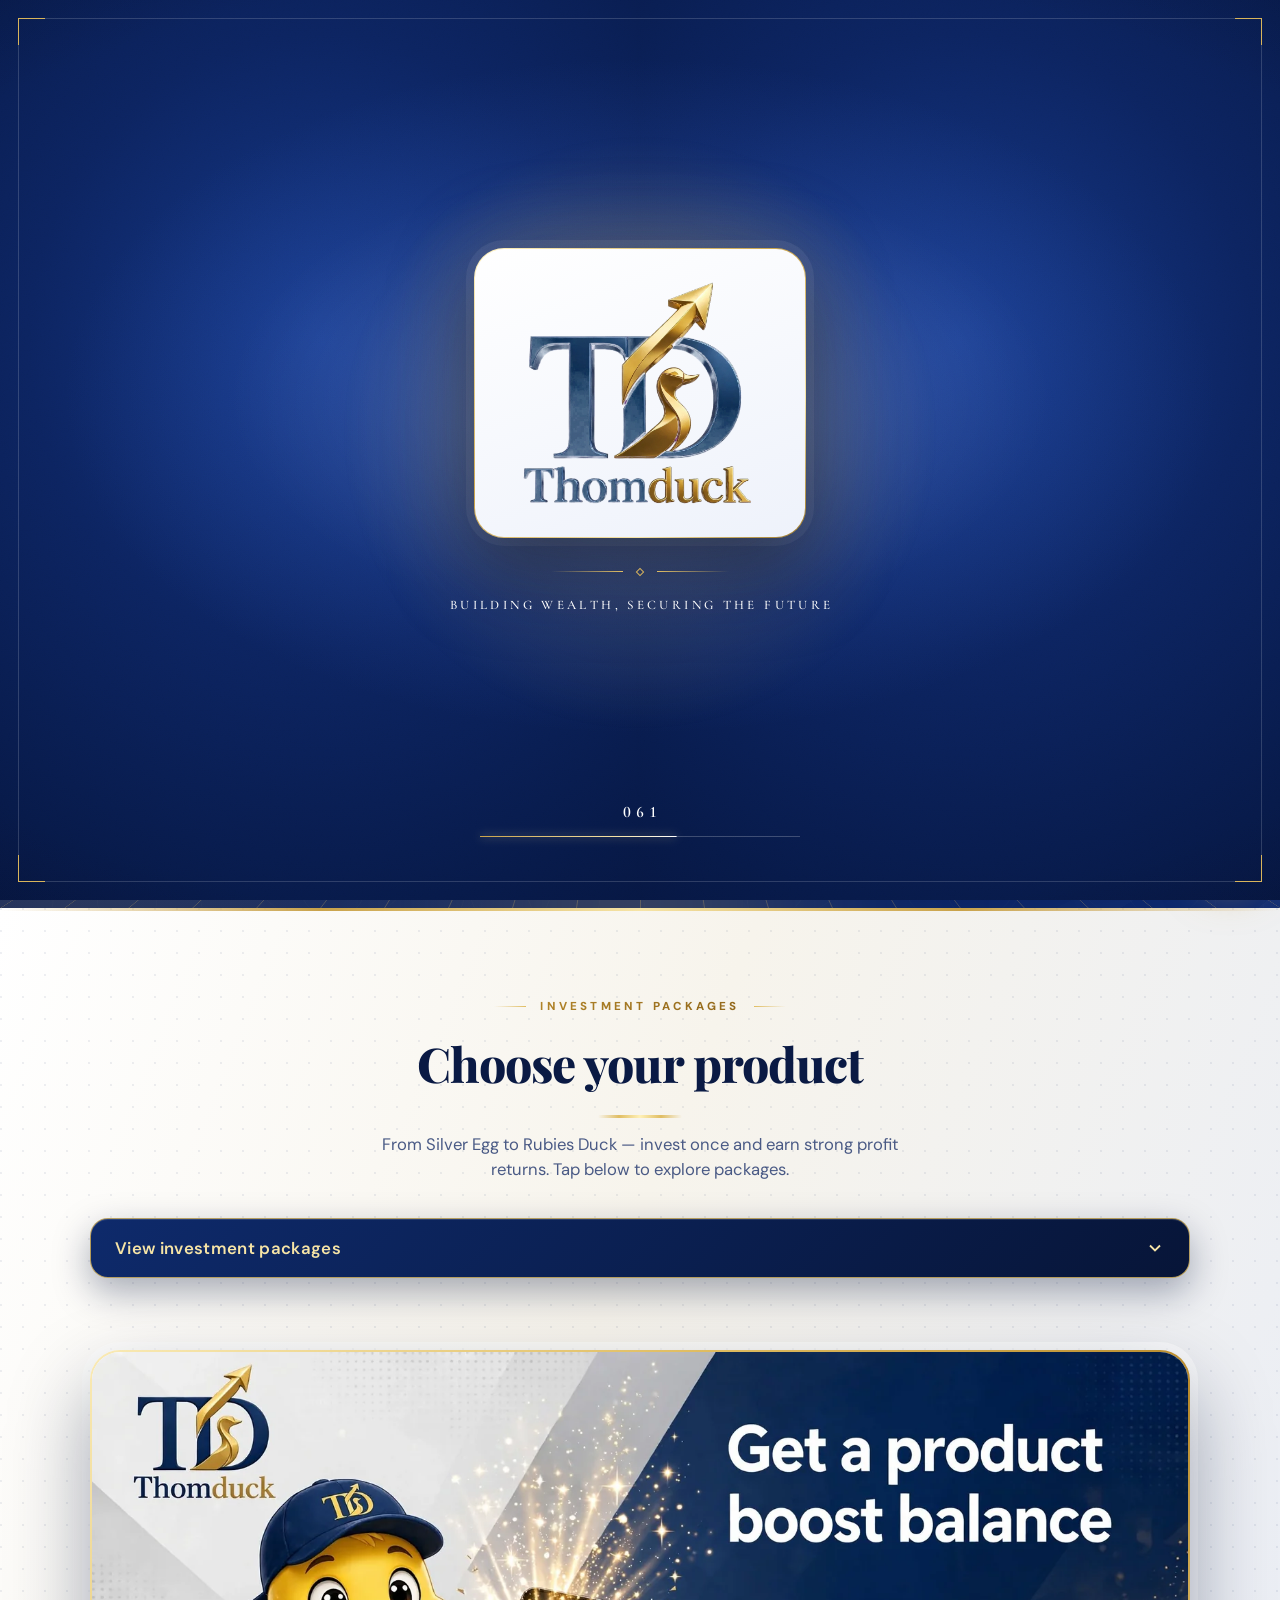
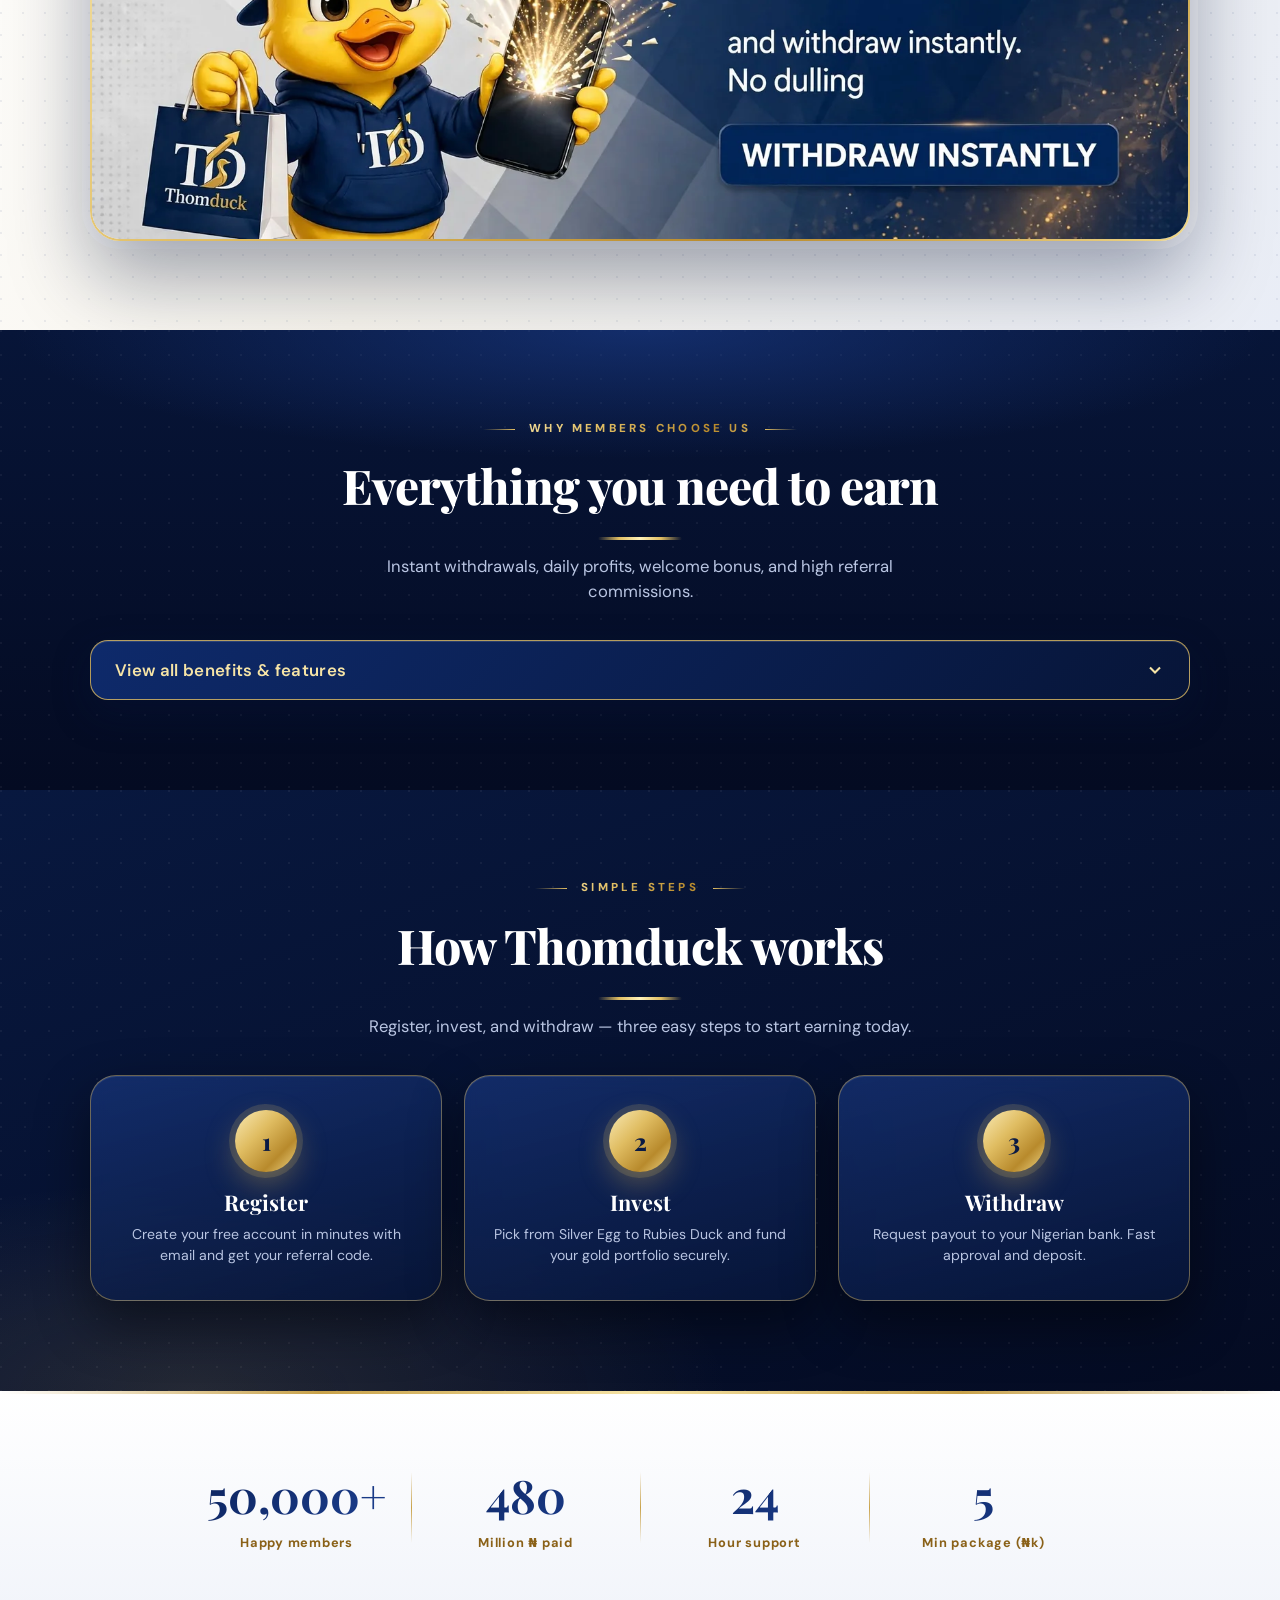
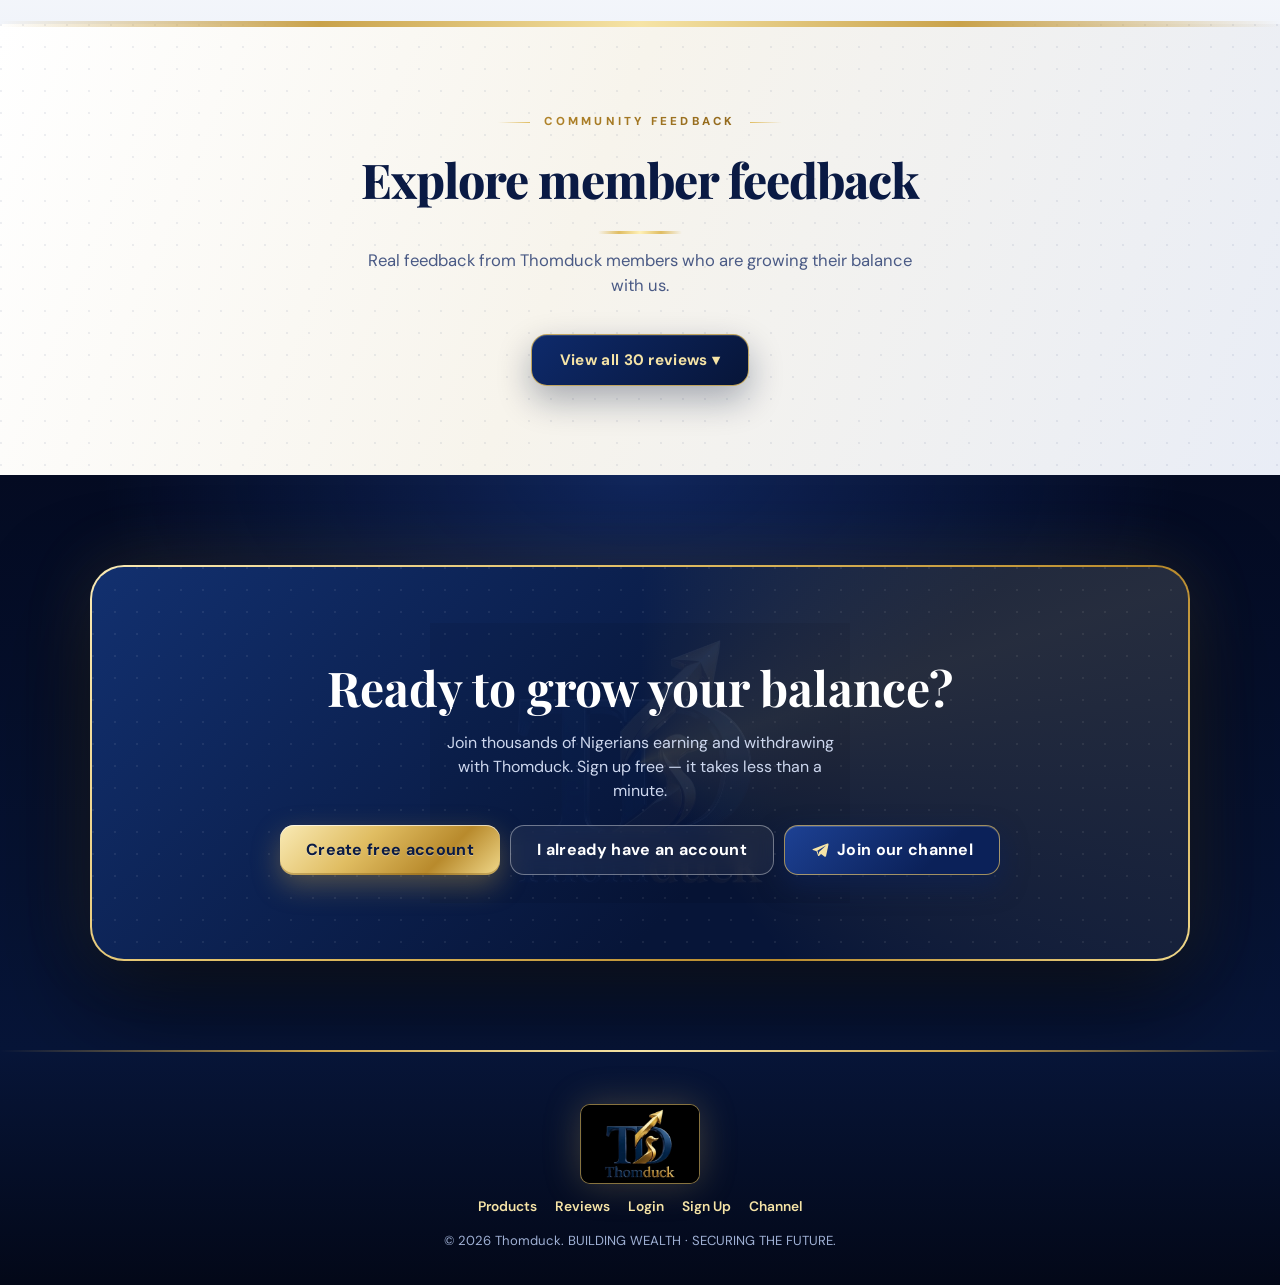
==== commit f5f398a9: "Add files via upload" ====
--- a/index.html
+++ b/index.html
@@ -8,6 +8,7 @@
 <link rel="preconnect" href="https://fonts.googleapis.com">
 <link rel="preconnect" href="https://fonts.gstatic.com" crossorigin>
 <link href="https://fonts.googleapis.com/css2?family=Cormorant+Garamond:ital,wght@0,500;0,600;0,700;1,400;1,500;1,600&family=Playfair+Display:wght@500;600;700;800&family=DM+Sans:wght@300;400;500;600;700&display=swap" rel="stylesheet"/>
+<script>try{var _t=localStorage.getItem("td_site_theme");if(_t==="light")document.documentElement.setAttribute("data-site-theme","light")}catch(e){}</script>
 <style>
 /* ===== PRELOADER ===== */
 
@@ -23,105 +24,72 @@
   html,body{min-height:100%;background:var(--obsidian);color:var(--gold-hi);font-family:var(--serif)}
   body.loading{overflow:hidden;height:100%}
 
-  /* ═════════ PRELOADER ═════════ */
-  #preloader{position:fixed;inset:0;z-index:100;overflow:hidden;user-select:none;-webkit-tap-highlight-color:transparent}
-  .panel{position:absolute;top:0;bottom:0;width:50.2%;z-index:0;transition:transform 1.1s cubic-bezier(.77,0,.18,1) .35s;
-    background:var(--obsidian)}
-  .panel.l{left:0;background:radial-gradient(120% 70% at 100% 26%,#0a1634 0%,#060b1a 40%,var(--obsidian) 72%)}
-  .panel.r{right:0;background:radial-gradient(120% 70% at 0% 26%,#0a1634 0%,#060b1a 40%,var(--obsidian) 72%)}
-  .content{position:absolute;inset:0;transition:opacity .5s ease}
-  #preloader.opening .content{opacity:0}
-  #preloader.opening .panel.l{transform:translateX(-101%)}
-  #preloader.opening .panel.r{transform:translateX(101%)}
-  .seam{position:absolute;left:50%;top:0;bottom:0;width:1px;margin-left:-.5px;z-index:8;opacity:0;
+  /* ═════════ PRELOADER (refined) ═════════ */
+  #preloader{position:fixed;inset:0;z-index:100;overflow:hidden;background:#071a4a;user-select:none;-webkit-tap-highlight-color:transparent}
+  .pl-panel{position:absolute;top:0;bottom:0;width:50.2%;z-index:0;transition:transform 1.1s cubic-bezier(.77,0,.18,1) .3s;
+    background:radial-gradient(120% 90% at 50% 38%,#16398a 0%,#0c2461 38%,#071a4a 70%,#051238 100%)}
+  .pl-panel.l{left:0}.pl-panel.r{right:0}
+  .pl-content{position:absolute;inset:0;transition:opacity .45s ease;display:flex;flex-direction:column;align-items:center;justify-content:center}
+  #preloader.opening .pl-content{opacity:0}
+  #preloader.opening .pl-panel.l{transform:translateX(-101%)}
+  #preloader.opening .pl-panel.r{transform:translateX(101%)}
+  .pl-seam{position:absolute;left:50%;top:0;bottom:0;width:1px;margin-left:-.5px;z-index:8;opacity:0;
     background:linear-gradient(to bottom,transparent,var(--gold-hi) 25%,#fff 50%,var(--gold-hi) 75%,transparent);
     box-shadow:0 0 30px 5px rgba(217,180,90,.75);transform:scaleY(.1)}
-  #preloader.opening .seam{animation:seam 1.3s ease-out .05s forwards}
-  @keyframes seam{0%{opacity:0;transform:scaleY(.1)}25%{opacity:1;transform:scaleY(1)}100%{opacity:0;transform:scaleY(1) scaleX(18)}}
-
-  /* frame */
-  .frame{position:absolute;inset:max(12px,1.6vmin);z-index:7;pointer-events:none;border:1px solid rgba(217,180,90,.16);
-    animation:frameIn 2.2s cubic-bezier(.2,.7,.2,1) .15s both}
-  .frame i{position:absolute;width:clamp(16px,3vmin,26px);height:clamp(16px,3vmin,26px);border:0 solid var(--gold)}
-  .frame i:nth-child(1){left:-1px;top:-1px;border-width:1px 0 0 1px}
-  .frame i:nth-child(2){right:-1px;top:-1px;border-width:1px 1px 0 0}
-  .frame i:nth-child(3){left:-1px;bottom:-1px;border-width:0 0 1px 1px}
-  .frame i:nth-child(4){right:-1px;bottom:-1px;border-width:0 1px 1px 0}
-  @keyframes frameIn{from{opacity:0;transform:scale(1.035)}to{opacity:1;transform:none}}
-
-  .glowbg{position:absolute;inset:0;z-index:0;pointer-events:none;
-    background:radial-gradient(60% 45% at 50% 22%,rgba(30,58,128,.22),transparent 70%),
-               radial-gradient(120% 90% at 50% 50%,transparent 55%,rgba(0,0,0,.65) 100%)}
-
-  /* brand */
-  .brand{position:absolute;z-index:4;top:max(3.4vh,24px);left:50%;transform:translateX(-50%);
-    width:min(420px,74vw,32vh);text-align:center}
-  .logo{position:relative;animation:logoIn 2.2s cubic-bezier(.2,.7,.2,1) .5s both}
-  .logo img{display:block;width:100%;height:auto;filter:brightness(1.35) saturate(1.2)}
-  .logo::after{content:'';position:absolute;inset:0;pointer-events:none;
-    -webkit-mask:var(--logo) center/100% 100% no-repeat;mask:var(--logo) center/100% 100% no-repeat;
-    background:linear-gradient(108deg,transparent 38%,rgba(255,255,255,.6) 50%,transparent 62%);
-    background-size:260% 100%;background-position:130% 0;animation:sweep 5s ease-in-out 2.6s infinite}
-  @keyframes logoIn{from{opacity:0;filter:blur(16px);transform:scale(1.08)}to{opacity:1;filter:blur(0);transform:none}}
-  @keyframes sweep{0%{background-position:130% 0}50%,100%{background-position:-30% 0}}
-  .mottoRow{margin-top:.9em;display:flex;align-items:center;justify-content:center;gap:clamp(10px,2vw,18px);width:max(100%,min(92vw,560px));margin-left:50%;transform:translateX(-50%)}
-  .rule{flex:0 0 clamp(18px,5vw,48px);height:1px;background:linear-gradient(90deg,transparent,var(--gold));opacity:0;animation:ruleIn 1.4s ease 1.9s both}
-  .rule.r{background:linear-gradient(270deg,transparent,var(--gold))}
-  @keyframes ruleIn{from{opacity:0;transform:scaleX(0)}to{opacity:.9;transform:none}}
-  .motto{font-style:italic;font-weight:500;letter-spacing:.1em;line-height:1.25;text-align:center;
-    font-size:clamp(14px,min(4vw,2.9vh),22px);color:var(--gold-hi)}
-  .motto span{display:inline-block;opacity:0;animation:wordIn 1s cubic-bezier(.2,.7,.2,1) both;animation-delay:calc(1.9s + var(--i)*.15s)}
-  @keyframes wordIn{from{opacity:0;filter:blur(8px);transform:translateY(.5em)}to{opacity:1;filter:blur(0);transform:none}}
-
-  /* scene */
-  .scene{position:absolute;inset:0;z-index:3}
-  .floor{position:absolute;left:0;right:0;bottom:0;background:linear-gradient(to bottom,#0a1330 0%,#060b1a 40%,var(--obsidian) 100%)}
-  #refl{position:absolute;left:0;top:0;width:0;height:0;transform-origin:0 0;opacity:.3}
-  .floorfade{position:absolute;left:0;right:0;bottom:0;background:linear-gradient(to bottom,rgba(4,6,12,.18) 0%,rgba(4,6,12,.78) 45%,var(--obsidian) 90%)}
-  .ground{position:absolute;left:0;right:0;height:1px;opacity:0;animation:groundIn 2s ease .6s forwards;
-    background:linear-gradient(90deg,transparent,rgba(217,180,90,.35) 15%,rgba(244,226,168,.9) 50%,rgba(217,180,90,.35) 85%,transparent);
-    box-shadow:0 0 18px rgba(217,180,90,.28)}
-  @keyframes groundIn{to{opacity:1}}
-  #cone{position:absolute;left:0;top:0;opacity:0;pointer-events:none;mix-blend-mode:screen;filter:blur(9px);
-    background:linear-gradient(to bottom,rgba(255,236,176,0) 0%,rgba(255,236,176,.13) 55%,rgba(255,236,176,.3) 100%);
-    clip-path:polygon(41% 0,59% 0,100% 100%,0 100%)}
-  #pool{position:absolute;left:0;top:0;opacity:0;pointer-events:none;mix-blend-mode:screen;
-    background:radial-gradient(ellipse at center,rgba(255,236,176,.62) 0%,rgba(217,180,90,.22) 38%,transparent 70%)}
-  .actor{position:absolute;left:0;top:0;opacity:0;will-change:transform}
-  .actor svg{display:block;width:100%;height:100%;overflow:visible}
-
-  #fx{position:absolute;inset:0;z-index:5;pointer-events:none}
-
-  /* timeline */
-  .timeline{position:absolute;z-index:6;left:50%;bottom:max(5.4vh,34px);transform:translateX(-50%);width:min(560px,78vw)}
-  .tl-top{display:flex;justify-content:flex-end;margin-bottom:10px}
-  .pct{font-weight:600;font-size:clamp(15px,2.2vh,19px);letter-spacing:.22em;font-variant-numeric:lining-nums tabular-nums;color:var(--gold-hi)}
-  .track{position:relative;height:1px;background:rgba(217,180,90,.22)}
-  .fill{position:absolute;left:0;top:0;height:1px;width:100%;transform-origin:0 50%;transform:scaleX(0);
-    background:linear-gradient(90deg,rgba(217,180,90,.4),var(--gold-hi));box-shadow:0 0 10px rgba(244,226,168,.7)}
-  .head{position:absolute;top:-3px;left:0;width:7px;height:7px;margin-left:-3.5px;border-radius:50%;
-    background:#fff;box-shadow:0 0 12px 3px rgba(244,226,168,.85)}
-  .node{position:absolute;top:-4px;width:9px;height:9px;margin-left:-4.5px;transform:rotate(45deg);
-    background:var(--obsidian);border:1px solid rgba(217,180,90,.45);transition:background .5s,border-color .5s,box-shadow .5s}
-  .node.on{background:var(--gold);border-color:var(--gold-hi);box-shadow:0 0 12px rgba(244,226,168,.7)}
-  .labels{position:relative;height:1.6em;margin-top:14px}
-  .labels span{position:absolute;top:0;font-style:italic;font-weight:500;letter-spacing:.06em;white-space:nowrap;
-    font-size:clamp(14px,2.1vh,18px);color:rgba(244,226,168,.38);transition:color .6s}
-  .labels span.on{color:var(--gold-hi)}
-
-  .grain{position:absolute;inset:0;z-index:9;pointer-events:none;opacity:.06;mix-blend-mode:overlay;
-    background-image:url("data:image/svg+xml;utf8,<svg xmlns='http://www.w3.org/2000/svg' width='180' height='180'><filter id='n'><feTurbulence type='fractalNoise' baseFrequency='.85' numOctaves='2' stitchTiles='stitch'/></filter><rect width='100%' height='100%' filter='url(%23n)'/></svg>")}
-
-  /* ═════════ MAIN SITE PLACEHOLDER ═════════ */
-  /* Replace everything inside <main id="site"> with your real homepage (or set CONFIG.redirectUrl). */
-  #site{min-height:100vh;display:grid;place-items:center;text-align:center;padding:40px 20px;
-    background:radial-gradient(90% 70% at 50% 0%,#0a1634 0%,var(--obsidian) 70%)}
-  #site .inner{max-width:560px}
-  #site img{width:min(260px,60vw);height:auto;margin-bottom:12px}
-  #site h1{font-size:clamp(30px,6vw,52px);font-weight:600;line-height:1.1;color:var(--gold-hi)}
-  #site p{margin-top:14px;font-size:clamp(17px,2.6vw,21px);line-height:1.5;color:rgba(244,226,168,.75)}
-
-  @media (prefers-reduced-motion:reduce){ .logo::after{animation:none;opacity:0} }
+  #preloader.opening .pl-seam{animation:plSeam 1.3s ease-out .05s forwards}
+  @keyframes plSeam{0%{opacity:0;transform:scaleY(.1)}25%{opacity:1;transform:scaleY(1)}100%{opacity:0;transform:scaleY(1) scaleX(18)}}
+
+  .pl-glow{position:absolute;inset:0;z-index:0;pointer-events:none;
+    background:radial-gradient(46% 36% at 50% 44%,rgba(255,255,255,.14),transparent 70%),
+               radial-gradient(60% 50% at 50% 44%,rgba(60,105,210,.45),transparent 75%),
+               radial-gradient(120% 90% at 50% 50%,transparent 60%,rgba(3,10,34,.55) 100%)}
+  .pl-frame{position:absolute;inset:max(14px,2vmin);z-index:7;pointer-events:none;border:1px solid rgba(255,255,255,.16);animation:plFrame 2s cubic-bezier(.2,.7,.2,1) .1s both}
+  .pl-frame i{position:absolute;width:clamp(18px,3vmin,28px);height:clamp(18px,3vmin,28px);border:0 solid var(--gold)}
+  .pl-frame i:nth-child(1){left:-1px;top:-1px;border-width:1px 0 0 1px}
+  .pl-frame i:nth-child(2){right:-1px;top:-1px;border-width:1px 1px 0 0}
+  .pl-frame i:nth-child(3){left:-1px;bottom:-1px;border-width:0 0 1px 1px}
+  .pl-frame i:nth-child(4){right:-1px;bottom:-1px;border-width:0 1px 1px 0}
+  @keyframes plFrame{from{opacity:0;transform:scale(1.04)}to{opacity:1;transform:none}}
+
+  .pl-stage{position:relative;z-index:4;display:flex;flex-direction:column;align-items:center;width:min(440px,84vw);margin-top:-4vh}
+  .pl-halo{position:absolute;left:50%;top:0;width:150%;aspect-ratio:1;transform:translate(-50%,-22%);border-radius:50%;pointer-events:none;
+    background:radial-gradient(circle,rgba(255,255,255,.16),rgba(224,189,98,.10) 38%,rgba(224,189,98,0) 64%);opacity:0;animation:plHalo 3.4s ease-out .4s forwards}
+  @keyframes plHalo{0%{opacity:0;transform:translate(-50%,-22%) scale(.6)}100%{opacity:1;transform:translate(-50%,-22%) scale(1)}}
+  .pl-plate{position:relative;padding:clamp(18px,3.2vh,28px) clamp(26px,6vw,40px);border-radius:30px;border:1.5px solid transparent;
+    background:linear-gradient(160deg,#ffffff,#eef2fb) padding-box,linear-gradient(140deg,#fff3c2,#c9a24a 45%,#f6e4a6 75%,#9a7424) border-box;
+    box-shadow:0 30px 80px rgba(2,8,30,.55),0 0 0 8px rgba(255,255,255,.07),0 0 90px rgba(224,189,98,.22);animation:plPlate 1.6s cubic-bezier(.2,.7,.2,1) .25s both}
+  @keyframes plPlate{from{opacity:0;transform:translateY(14px) scale(.96)}to{opacity:1;transform:none}}
+  .pl-logo{position:relative;width:min(250px,56vw);animation:plLogo 1.6s cubic-bezier(.2,.7,.2,1) .55s both}
+  .pl-logo img{display:block;width:100%;height:auto;}
+  .pl-logo::after{content:"";position:absolute;inset:0;pointer-events:none;
+    background:linear-gradient(105deg,transparent 38%,rgba(224,189,98,.9) 50%,transparent 62%) no-repeat;background-size:260% 100%;background-position:140% 0;
+    -webkit-mask:var(--logo) center/contain no-repeat;mask:var(--logo) center/contain no-repeat;animation:plSweep 1.7s ease-in-out 1.7s forwards}
+  @keyframes plLogo{from{opacity:0;filter:blur(14px);transform:scale(1.07)}to{opacity:1;filter:blur(0);transform:none}}
+  @keyframes plSweep{from{background-position:140% 0}to{background-position:-40% 0}}
+
+  .pl-rule{display:flex;align-items:center;gap:14px;margin-top:clamp(18px,3.4vh,30px);width:100%;justify-content:center}
+  .pl-rule i{flex:0 1 clamp(26px,9vw,72px);height:1px;background:linear-gradient(90deg,transparent,#e0bd62);transform:scaleX(0);animation:plRule 1.2s ease 1.5s forwards}
+  .pl-rule i:last-child{background:linear-gradient(270deg,transparent,#e0bd62);transform-origin:100% 50%}
+  .pl-rule i:first-child{transform-origin:0 50%}
+  .pl-rule .d{width:6px;height:6px;transform:rotate(45deg);border:1px solid var(--gold);background:transparent;flex:none;opacity:0;animation:plFade 1s ease 1.8s forwards}
+  @keyframes plRule{to{transform:scaleX(1)}}
+  .pl-tag{margin-top:clamp(14px,2.4vh,22px);font-family:var(--serif);font-weight:500;text-transform:uppercase;letter-spacing:.26em;padding-left:.26em;text-align:center;white-space:nowrap;
+    font-size:clamp(9.5px,min(2.7vw,1.9vh),13px);color:#fff;opacity:0;animation:plRise 1.4s ease 2s forwards}
+  @keyframes plRise{from{opacity:0;transform:translateY(8px);filter:blur(4px)}to{opacity:1;transform:none;filter:blur(0)}}
+  @keyframes plFade{to{opacity:1}}
+
+  .pl-meter{position:absolute;z-index:6;left:50%;bottom:max(7vh,44px);transform:translateX(-50%);width:min(320px,64vw);text-align:center;opacity:0;animation:plFade 1s ease 1.2s forwards}
+  .pl-num{font-family:var(--serif);font-weight:600;font-size:clamp(13px,1.9vh,16px);letter-spacing:.34em;padding-left:.34em;color:#fff;font-variant-numeric:lining-nums tabular-nums}
+  .pl-bar{position:relative;height:1px;margin-top:12px;background:rgba(255,255,255,.22)}
+  .pl-fill{position:absolute;left:0;top:0;height:1px;width:100%;transform-origin:0 50%;transform:scaleX(0);
+    background:linear-gradient(90deg,#c9a24a,#f6e4a6 70%,#fff);box-shadow:0 0 12px rgba(246,228,166,.8)}
+
+  .pl-dust{position:absolute;inset:0;z-index:2;pointer-events:none;overflow:hidden}
+  .pl-dust span{position:absolute;bottom:-10px;border-radius:50%;background:#fff;opacity:0;animation:plDust linear infinite}
+  @keyframes plDust{0%{transform:translateY(0);opacity:0}15%{opacity:.5}85%{opacity:.2}100%{transform:translateY(-105vh);opacity:0}}
+  .pl-grain{position:absolute;inset:0;z-index:9;pointer-events:none;opacity:.05;mix-blend-mode:overlay;
+    background-image:url("data:image/svg+xml;utf8,<svg xmlns='http://www.w3.org/2000/svg' width='180' height='180'><filter id='n'><feTurbulence type='fractalNoise' baseFrequency='.85' numOctaves='2'/></filter><rect width='100%' height='100%' filter='url(%23n)'/></svg>")}
+  @media (prefers-reduced-motion:reduce){.pl-dust{display:none}.pl-logo::after{animation:none;opacity:0}}
 
 #preloader{z-index:99999 !important}
 body.loading{overflow:hidden !important; height:100vh !important}
@@ -965,192 +933,250 @@
 body .products-panel.open,body .earn-panel.open{overflow:visible!important}
 body .products-panel.open{padding-bottom:6px}
 body .thomduck-product{box-shadow:0 18px 40px rgba(7,21,56,.28)!important}
+
+/* =====================================================================
+   EXECUTIVE HERO — navy · gold · white
+   ===================================================================== */
+body #main-site-content .hero{min-height:calc(100vh - 102px)!important;padding:clamp(26px,4vw,56px) clamp(16px,4vw,48px) 0!important;flex-direction:column;justify-content:flex-start}
+body .hero-inner{flex:1;width:min(1240px,100%)!important;grid-template-columns:1.18fr .82fr;align-content:center}
+body .hero-bg{background:
+    radial-gradient(ellipse 55% 60% at 80% 38%,rgba(46,92,200,.55),transparent 70%),
+    radial-gradient(ellipse 50% 45% at 6% 92%,rgba(224,189,98,.18),transparent 70%),
+    linear-gradient(160deg,#040b22 0%,#0a1d52 48%,#0d2a72 100%)!important}
+body .hero-bg::before,body .hero-bg::after{display:none}
+
+.hx-aurora{position:absolute;inset:0;overflow:hidden;pointer-events:none;z-index:0}
+.hx-aurora i{position:absolute;border-radius:50%;filter:blur(80px);opacity:.55;mix-blend-mode:screen}
+.hx-aurora i:nth-child(1){width:46vw;height:46vw;left:-10vw;top:-16vw;background:#1d4194;animation:hxDrift 16s ease-in-out infinite}
+.hx-aurora i:nth-child(2){width:34vw;height:34vw;right:-6vw;top:10%;background:#3a6be0;opacity:.35;animation:hxDrift 20s ease-in-out -6s infinite reverse}
+.hx-aurora i:nth-child(3){width:28vw;height:28vw;left:35%;bottom:-14vw;background:#c9a24a;opacity:.22;animation:hxDrift 18s ease-in-out -3s infinite}
+@keyframes hxDrift{0%,100%{transform:translate(0,0) scale(1)}50%{transform:translate(4vw,3vw) scale(1.12)}}
+.hx-rays{position:absolute;left:50%;top:-55%;width:150%;aspect-ratio:1;z-index:0;pointer-events:none;opacity:.9;
+  background:repeating-conic-gradient(from 0deg,rgba(255,255,255,.055) 0 3deg,transparent 3deg 12deg);
+  -webkit-mask:radial-gradient(circle,#000 0,transparent 58%);mask:radial-gradient(circle,#000 0,transparent 58%);animation:hxRays 120s linear infinite}
+@keyframes hxRays{from{transform:translateX(-50%) rotate(0)}to{transform:translateX(-50%) rotate(360deg)}}
+.hx-grid{position:absolute;left:-30%;right:-30%;bottom:0;height:42%;z-index:0;pointer-events:none;perspective:520px;
+  -webkit-mask:linear-gradient(transparent,#000 75%);mask:linear-gradient(transparent,#000 75%)}
+.hx-grid::before{content:"";position:absolute;inset:0;transform:rotateX(64deg);transform-origin:50% 100%;
+  background-image:linear-gradient(rgba(224,189,98,.38) 1px,transparent 1px),linear-gradient(90deg,rgba(224,189,98,.26) 1px,transparent 1px);
+  background-size:64px 64px;animation:hxGrid 7s linear infinite}
+@keyframes hxGrid{to{background-position:0 64px}}
+.hx-word{position:absolute;left:50%;bottom:-.14em;transform:translateX(-50%);z-index:0;pointer-events:none;white-space:nowrap;
+  font-family:"Playfair Display",serif;font-weight:800;font-size:clamp(4.4rem,19vw,19rem);letter-spacing:.04em;line-height:1;
+  color:transparent;-webkit-text-stroke:1px rgba(246,228,166,.16);
+  -webkit-mask:linear-gradient(#000 30%,transparent 92%);mask:linear-gradient(#000 30%,transparent 92%)}
+
+.hx-in{opacity:0;transform:translateY(26px)}
+#preloader.opening~#main-site-content .hx-in{animation:hxIn 1s cubic-bezier(.2,.8,.2,1) calc(var(--d,0)*.13s + .15s) forwards}
+@keyframes hxIn{to{opacity:1;transform:none}}
+.hx-title .ln{display:block;overflow:hidden;padding:.04em 0 .1em}
+.hx-title .ln>span{display:inline-block;transform:translateY(112%)}
+#preloader.opening~#main-site-content .hx-title .ln>span{animation:hxUp 1.15s cubic-bezier(.2,.85,.2,1) calc(var(--d,1)*.14s + .15s) forwards}
+@keyframes hxUp{to{transform:none}}
+
+body .hero h1.hx-title{text-shadow:none!important;font-size:clamp(2.4rem,4.5vw,4.7rem)!important;line-height:1.04!important;font-weight:800;letter-spacing:-.025em;margin:20px 0 22px!important;padding:0!important;color:#fff;text-transform:none}
+.hx-title b{font-weight:800;font-style:italic;color:#fff;position:relative}
+.hx-title b::after{content:"";position:absolute;left:0;right:0;bottom:.06em;height:.07em;background:linear-gradient(90deg,#e0bd62,#fff3c2,transparent);border-radius:2px}
+body .hero h1.hx-title em{font-style:normal;background:linear-gradient(100deg,#fff3c2 0%,#f2cf72 30%,#c9a24a 55%,#fff0b0 80%,#f2cf72 100%)!important;background-size:220% 100%;
+  -webkit-background-clip:text!important;background-clip:text!important;-webkit-text-fill-color:transparent!important;animation:hxShimmer 6s linear infinite;filter:drop-shadow(0 4px 24px rgba(224,189,98,.28))}
+@keyframes hxShimmer{to{background-position:-220% 0}}
+body .hero-badge{padding:8px 18px!important;font-size:.74rem!important;letter-spacing:.14em!important;text-transform:uppercase;backdrop-filter:blur(8px)}
+body .hero-badge .dot{background:#f6e4a6!important;box-shadow:0 0 12px #f6e4a6!important}
+body .hero-sub{max-width:520px!important;font-size:clamp(1rem,1.5vw,1.2rem)!important;line-height:1.65;color:rgba(255,255,255,.82)!important;margin-bottom:30px!important}
+body .hero-ctas{gap:12px!important;margin-bottom:34px!important}
+body .hero-ctas .btn-lg{height:56px;padding:0 30px;font-size:1.02rem}
+body .hero-ctas .btn-gold svg{transition:transform .3s}
+body .hero-ctas .btn-gold:hover svg{transform:translateX(5px)}
+
+body .hero-stats{display:inline-flex!important;gap:0!important;padding:18px 6px!important;margin:0!important;border-radius:20px;
+  background:linear-gradient(145deg,rgba(255,255,255,.10),rgba(255,255,255,.03));border:1px solid rgba(255,255,255,.2);
+  backdrop-filter:blur(14px);-webkit-backdrop-filter:blur(14px);box-shadow:0 20px 50px rgba(0,0,0,.3),inset 0 1px 0 rgba(255,255,255,.18)}
+body .hero-stat{padding:0 clamp(14px,2.4vw,30px)!important;border-left:1px solid rgba(224,189,98,.45)!important}
+body .hero-stat:first-child{border-left:0!important}
+body .hero-stat strong{font-size:clamp(1.5rem,2.6vw,2.2rem)!important;line-height:1.1}
+body .hero-stat span{color:#fff!important;opacity:.78;font-size:.76rem;letter-spacing:.06em;text-transform:uppercase}
+
+body .hero-visual{display:grid;place-items:center;padding:clamp(10px,2vw,30px);perspective:1100px}
+body .hero-visual::before{inset:2% -2%!important;filter:blur(46px)!important;opacity:.85!important}
+.hx-orbit{position:absolute;inset:-4%;z-index:0;pointer-events:none}
+.hx-orbit svg{width:100%;height:100%;overflow:visible}
+.hx-orbit .r1{transform-origin:300px 300px;animation:hxSpin 60s linear infinite}
+.hx-orbit .r2{transform-origin:300px 300px;animation:hxSpin 90s linear infinite reverse}
+.hx-orbit .orb{transform-origin:300px 300px;animation:hxSpin 14s linear infinite;filter:drop-shadow(0 0 8px #fff3c2)}
+@keyframes hxSpin{to{transform:rotate(360deg)}}
+.hx-tilt{position:relative;z-index:1;transform-style:preserve-3d;transition:transform .25s ease-out;will-change:transform;animation:hxFloat 7s ease-in-out infinite}
+@keyframes hxFloat{0%,100%{translate:0 0}50%{translate:0 -14px}}
+body .hero-visual .hx-tilt img{display:block;width:auto!important;max-width:100%!important;max-height:min(64vh,600px)!important;height:auto!important;aspect-ratio:9/16;
+  border-radius:30px!important;border:2px solid transparent!important;
+  background:linear-gradient(#071538,#071538) padding-box,var(--goldgrad) border-box;
+  box-shadow:0 50px 110px rgba(0,0,0,.65),0 0 0 8px rgba(255,255,255,.05),0 0 70px rgba(224,189,98,.28)!important}
+.hx-gloss{position:absolute;inset:0;border-radius:30px;pointer-events:none;overflow:hidden}
+.hx-gloss::after{content:"";position:absolute;top:0;bottom:0;width:45%;left:-60%;transform:skewX(-18deg);
+  background:linear-gradient(90deg,transparent,rgba(255,255,255,.32),transparent);animation:hxGloss 7s ease-in-out 2.5s infinite}
+@keyframes hxGloss{0%,55%{left:-60%}100%{left:130%}}
+body .hero-float{z-index:3}
+body .hero-float.f1{bottom:14%!important;left:-4%!important}
+body .hero-float.f2{top:10%!important;right:-3%!important}
+.hx-seal{position:absolute;z-index:4;left:-6%;top:36%;width:clamp(96px,11vw,138px);aspect-ratio:1;border-radius:50%;
+  background:radial-gradient(circle at 35% 30%,#17399a,#071538);border:1.5px solid #e0bd62;box-shadow:0 18px 44px rgba(0,0,0,.5),0 0 0 6px rgba(224,189,98,.14)}
+.hx-seal svg{width:100%;height:100%}
+.hx-seal text{font-family:"DM Sans",sans-serif;font-weight:700;font-size:15.4px;letter-spacing:2.2px;fill:#f6e4a6}
+.hx-seal .spin{transform-origin:100px 100px;animation:hxSpin 26s linear infinite}
+
+.hx-trust{position:relative;z-index:3;width:100%;margin:clamp(18px,3vw,34px) 0 0;padding:16px clamp(12px,3vw,40px);display:flex;flex-wrap:wrap;justify-content:center;gap:10px clamp(18px,4vw,56px);
+  background:linear-gradient(90deg,transparent,rgba(255,255,255,.07) 20%,rgba(255,255,255,.07) 80%,transparent);border-top:1px solid rgba(224,189,98,.4)}
+.hx-trust span{font-size:.78rem;font-weight:700;letter-spacing:.16em;text-transform:uppercase;color:#fff;white-space:nowrap}
+.hx-trust i{font-style:normal;color:#e0bd62;margin-right:8px;font-size:.6rem;vertical-align:middle}
+.hx-scroll{position:absolute;left:50%;bottom:74px;margin-left:-13px;z-index:3;width:26px;height:42px;border:1.5px solid rgba(255,255,255,.55);border-radius:14px;display:none}
+.hx-scroll span{position:absolute;left:50%;top:8px;width:3px;height:8px;margin-left:-1.5px;border-radius:2px;background:#e0bd62;animation:hxWheel 1.8s ease-in-out infinite}
+@keyframes hxWheel{0%{opacity:0;transform:translateY(0)}30%{opacity:1}100%{opacity:0;transform:translateY(14px)}}
+@media(min-width:1100px) and (min-height:760px){.hx-scroll{display:block}}
+
+@media(max-width:900px){
+  body #main-site-content .hero{min-height:auto!important;padding-top:26px!important}
+  body .hero-inner{grid-template-columns:1fr!important;gap:36px!important;text-align:center}
+  body .hero-sub{margin-left:auto!important;margin-right:auto!important}
+  body .hero-ctas,body .hero-stats{justify-content:center}
+  body .hero-stats{display:flex!important;width:100%;max-width:440px;margin:0 auto!important}
+  body .hero-float{display:block!important;transform:scale(.86)}
+  body .hero-float.f1{left:0!important;bottom:30%!important}body .hero-float.f2{right:0!important}
+  body .hero-visual .hx-tilt img{max-height:min(62vh,540px)!important}
+  .hx-seal{left:-2%;top:30%;width:92px}
+}
+@media(max-width:520px){
+  body .hero h1.hx-title{font-size:clamp(1.85rem,8.6vw,2.7rem)!important}
+  body .hero-badge{letter-spacing:.07em!important;font-size:.66rem!important;padding:7px 12px!important}
+  body .hero-ctas .btn-lg{flex:1 1 100%;height:54px}
+  .hx-trust span{font-size:.68rem;letter-spacing:.1em}
+  body .hero-stats{flex-wrap:nowrap!important;padding:14px 2px!important}
+  body .hero-stat{padding:0 9px!important;flex:1 1 0;text-align:center}
+  body .hero-stat strong{font-size:1.3rem!important}
+  body .hero-stat span{font-size:.58rem!important;letter-spacing:.03em!important}
+}
+@media(prefers-reduced-motion:reduce){
+  .hx-in,.hx-title .ln>span{opacity:1!important;transform:none!important;animation:none!important}
+  .hx-rays,.hx-grid::before,.hx-tilt,.hx-gloss::after,.hx-aurora i{animation:none!important}
+}
+
+/* =====================================================================
+   THEME BUTTON + LIGHT MODE
+   ===================================================================== */
+.theme-btn svg{flex:none}
+.theme-menu{min-width:176px!important}
+.theme-opt{display:flex;align-items:center;gap:10px;width:100%;padding:11px 14px;border:0;border-radius:10px;background:transparent;color:inherit;font:600 .9rem "DM Sans",sans-serif;cursor:pointer;text-align:left}
+body .theme-opt{color:#fff}
+body .theme-opt:hover{background:rgba(224,189,98,.14);color:#f6e4a6}
+.theme-opt span{flex:1}
+.theme-opt .tick{font-style:normal;color:#e0bd62;opacity:0;font-weight:800}
+.theme-opt.on .tick{opacity:1}
+html.theme-anim body,html.theme-anim body *{transition:background-color .35s ease,color .35s ease,border-color .35s ease!important}
+@media(max-width:520px){
+  .nav-actions{gap:5px!important}
+  .nav-actions .btn{padding:0 9px!important;font-size:.76rem!important;gap:5px!important}
+  .theme-btn svg{width:15px;height:15px}
+  .theme-menu{right:auto!important;left:0!important}
+}
+
+/* ---------- LIGHT MODE ---------- */
+html[data-site-theme="light"] body{background:#f4f6fb!important}
+html[data-site-theme="light"] ::-webkit-scrollbar-track{background:#e6ebf6}
+/* nav */
+html[data-site-theme="light"] body .nav{background:linear-gradient(180deg,rgba(255,255,255,.97),rgba(238,242,251,.94))!important;box-shadow:0 8px 30px rgba(10,26,68,.12)!important}
+html[data-site-theme="light"] body .nav-brand span{background:linear-gradient(135deg,#0b2159,#1d4194)!important;-webkit-background-clip:text!important;background-clip:text!important}
+html[data-site-theme="light"] body .nav .btn-outline{background:rgba(10,26,68,.04)!important;color:#0a1a44!important;border:1px solid rgba(10,26,68,.35)!important}
+html[data-site-theme="light"] body .nav .btn-outline:hover{background:rgba(224,189,98,.18)!important;border-color:#c9a24a!important;color:#0a1a44!important}
+html[data-site-theme="light"] body .dd-menu{background:#fff!important;border:1px solid rgba(201,162,74,.65)!important;box-shadow:0 20px 50px rgba(10,26,68,.18)!important}
+html[data-site-theme="light"] body .dd-menu a,html[data-site-theme="light"] body .theme-opt{color:#0a1a44}
+html[data-site-theme="light"] body .dd-menu a:hover,html[data-site-theme="light"] body .theme-opt:hover{background:rgba(224,189,98,.2)!important;color:#7a5a14!important}
+html[data-site-theme="light"] .theme-opt .tick{color:#9a7424}
+/* ticker */
+html[data-site-theme="light"] body .live-ticker{background:linear-gradient(90deg,#fff,#eef2fb 50%,#fff)!important;border-bottom:1px solid rgba(201,162,74,.7)!important;box-shadow:0 6px 20px rgba(10,26,68,.1)!important}
+html[data-site-theme="light"] body .ticker-item{color:#1c2c58!important}
+html[data-site-theme="light"] body .ticker-item .name{background:linear-gradient(135deg,#9a7424,#c9a24a)!important;-webkit-background-clip:text!important;background-clip:text!important}
+/* hero */
+html[data-site-theme="light"] body .hero{background:#f4f6fb}
+html[data-site-theme="light"] body .hero-bg{background:
+  radial-gradient(ellipse 55% 60% at 80% 38%,rgba(120,160,240,.35),transparent 70%),
+  radial-gradient(ellipse 50% 45% at 6% 92%,rgba(224,189,98,.25),transparent 70%),
+  linear-gradient(160deg,#ffffff 0%,#eef2fb 50%,#dde6f8 100%)!important}
+html[data-site-theme="light"] .hx-aurora i{mix-blend-mode:normal;opacity:.4}
+html[data-site-theme="light"] .hx-aurora i:nth-child(1){background:#a9c0f5}
+html[data-site-theme="light"] .hx-aurora i:nth-child(2){background:#cfdcff;opacity:.5}
+html[data-site-theme="light"] .hx-aurora i:nth-child(3){background:#f0d88a;opacity:.35}
+html[data-site-theme="light"] .hx-rays{background:repeating-conic-gradient(from 0deg,rgba(10,26,68,.045) 0 3deg,transparent 3deg 12deg)}
+html[data-site-theme="light"] .hx-grid::before{background-image:linear-gradient(rgba(154,116,36,.32) 1px,transparent 1px),linear-gradient(90deg,rgba(154,116,36,.22) 1px,transparent 1px)}
+html[data-site-theme="light"] .hx-word{-webkit-text-stroke:1px rgba(10,26,68,.13)}
+html[data-site-theme="light"] body .hero h1.hx-title{color:#0a1a44!important}
+html[data-site-theme="light"] .hx-title b{color:#0a1a44!important}
+html[data-site-theme="light"] body .hero h1.hx-title em{background:linear-gradient(100deg,#8a6118 0%,#c9a24a 30%,#9a7424 55%,#d9b45a 80%,#8a6118 100%)!important;background-size:220% 100%;-webkit-background-clip:text!important;background-clip:text!important;filter:drop-shadow(0 3px 14px rgba(201,162,74,.25))}
+html[data-site-theme="light"] body .hero-sub{color:#3b4a75!important}
+html[data-site-theme="light"] body .hero-badge{background:linear-gradient(90deg,rgba(10,26,68,.07),rgba(10,26,68,.02))!important;border:1px solid rgba(154,116,36,.65)!important;color:#7a5a14!important}
+html[data-site-theme="light"] body .hero-badge .dot{background:#c9a24a!important;box-shadow:0 0 12px #c9a24a!important}
+html[data-site-theme="light"] body .hero .btn-outline{background:rgba(255,255,255,.75)!important;color:#0a1a44!important;border:1px solid rgba(10,26,68,.4)!important}
+html[data-site-theme="light"] body .hero .btn-outline:hover{background:#fff!important;border-color:#c9a24a!important}
+html[data-site-theme="light"] body .hero-stats{background:linear-gradient(145deg,rgba(255,255,255,.92),rgba(255,255,255,.65));border:1px solid rgba(10,26,68,.12);box-shadow:0 18px 44px rgba(10,26,68,.12),inset 0 1px 0 #fff}
+html[data-site-theme="light"] body .hero-stat{border-left-color:rgba(154,116,36,.5)!important}
+html[data-site-theme="light"] body .hero-stat strong{background:linear-gradient(135deg,#0b2159,#1d4194)!important;-webkit-background-clip:text!important;background-clip:text!important}
+html[data-site-theme="light"] body .hero-stat span{color:#0a1a44!important;opacity:.8}
+html[data-site-theme="light"] .hx-orbit .r2{stroke:rgba(10,26,68,.25)}
+html[data-site-theme="light"] .hx-trust{background:linear-gradient(90deg,transparent,rgba(10,26,68,.05) 20%,rgba(10,26,68,.05) 80%,transparent);border-top-color:rgba(154,116,36,.5)}
+html[data-site-theme="light"] .hx-trust span{color:#0a1a44}
+html[data-site-theme="light"] .hx-scroll{border-color:rgba(10,26,68,.5)}
+/* section titles on formerly-dark sections */
+html[data-site-theme="light"] body #why,html[data-site-theme="light"] body #how{background:
+  radial-gradient(circle at 1px 1px,rgba(11,33,89,.06) 1px,transparent 1.5px) 0 0/22px 22px,
+  linear-gradient(180deg,#eef2fb,#ffffff)!important}
+html[data-site-theme="light"] body #how{background:
+  radial-gradient(circle at 1px 1px,rgba(11,33,89,.06) 1px,transparent 1.5px) 0 0/22px 22px,
+  linear-gradient(160deg,#ffffff,#e6ecf8)!important}
+html[data-site-theme="light"] body #why .section-title,html[data-site-theme="light"] body #how .section-title{color:#0a1a44}
+html[data-site-theme="light"] body #why .section-sub,html[data-site-theme="light"] body #how .section-sub{color:#4a5a85!important}
+html[data-site-theme="light"] body #why .section-label,html[data-site-theme="light"] body #how .section-label{background:linear-gradient(135deg,#b88a2c,#8a6118);-webkit-background-clip:text;background-clip:text}
+html[data-site-theme="light"] body .step{background:#fff!important;border:1px solid rgba(201,162,74,.6)!important;box-shadow:0 18px 44px rgba(10,26,68,.1)!important}
+html[data-site-theme="light"] body .step h4{color:#0a1a44!important}
+html[data-site-theme="light"] body .step p{color:#4a5a85!important}
+html[data-site-theme="light"] body section:has(>.section-inner>.cta-banner){background:linear-gradient(180deg,#e6ecf8,#f4f6fb)!important}
+html[data-site-theme="light"] body .cta-banner h2{color:#fff}
+/* footer + chat */
+html[data-site-theme="light"] body footer{background:linear-gradient(180deg,#f4f6fb,#e1e8f6)!important}
+html[data-site-theme="light"] body footer p{color:#4a5a85!important}
+html[data-site-theme="light"] body .footer-links a{color:#0b2159!important}
+html[data-site-theme="light"] body .footer-links a:hover{color:#9a7424!important}
+html[data-site-theme="light"] body .chat-panel{background:#fff!important;border:1.5px solid rgba(201,162,74,.8)!important;box-shadow:0 26px 60px rgba(10,26,68,.2)!important}
+html[data-site-theme="light"] body .chat-panel h5{color:#4a5a85}
+html[data-site-theme="light"] body .chat-link{color:#0a1a44}
+html[data-site-theme="light"] body .chat-link:hover{background:rgba(224,189,98,.2)}
+
+/* live withdrawal cards */
+body .hero-float .f-name{font-size:.84rem;font-weight:800;color:#0b2159;margin:2px 0 1px;letter-spacing:.01em}
+body .hero-float .f-label{white-space:nowrap}
+.hero-float .wd-swap{animation:wdSwap .7s cubic-bezier(.2,.8,.2,1)}
+@keyframes wdSwap{0%{opacity:0;transform:translateY(10px)}100%{opacity:1;transform:none}}
 </style>
 </head>
 <body class="loading">
 <div id="preloader" role="status" aria-live="polite" aria-label="Loading Thomduck">
-  <div class="panel l"></div>
-  <div class="panel r"></div>
-
-  <div class="content">
-    <div class="glowbg"></div>
-    <div class="frame"><i></i><i></i><i></i><i></i></div>
-
-    <header class="brand">
-      <div class="logo"><img id="logoImg" alt="Thomduck logo" src="images/thomduck-logo.webp"></div>
-      <div class="mottoRow">
-        <i class="rule"></i>
-        <p class="motto" aria-label="Building wealth, securing the future">
-          <span style="--i:0">Building</span> <span style="--i:1">wealth,</span> <span style="--i:2">securing</span> <span style="--i:3">the</span> <span style="--i:4">future</span>
-        </p>
-        <i class="rule r"></i>
-      </div>
-    </header>
-
-    <div class="scene" id="scene">
-      <div class="floor" id="floor"></div>
-      <div id="refl"></div>
-      <div class="floorfade" id="floorfade"></div>
-      <div class="ground" id="ground"></div>
-      <div id="cone"></div>
-      <div id="pool"></div>
-
-      <!-- EGG : navy enamel with gold bands -->
-      <div class="actor" id="egg">
-        <svg viewBox="0 0 100 130" aria-hidden="true">
-          <defs>
-            <radialGradient id="eggG" cx="32%" cy="26%" r="95%">
-              <stop offset="0" stop-color="#4a74d0"/>
-              <stop offset=".32" stop-color="#1f428f"/>
-              <stop offset=".72" stop-color="#0f2250"/>
-              <stop offset="1" stop-color="#040b1f"/>
-            </radialGradient>
-            <linearGradient id="gold" x1="0" y1="0" x2="1" y2="1">
-              <stop offset="0" stop-color="#fff3bd"/>
-              <stop offset=".35" stop-color="#e9c25a"/>
-              <stop offset=".7" stop-color="#b88418"/>
-              <stop offset="1" stop-color="#f0cf6a"/>
-            </linearGradient>
-            <radialGradient id="eggInner" cx="50%" cy="62%" r="50%">
-              <stop offset="0" stop-color="#fff6c8"/>
-              <stop offset=".5" stop-color="#ffc83a" stop-opacity=".85"/>
-              <stop offset="1" stop-color="#ff9d00" stop-opacity="0"/>
-            </radialGradient>
-            <path id="eggShape" d="M50 6 C74 6 92 52 92 86 C92 110 74 124 50 124 C26 124 8 110 8 86 C8 52 26 6 50 6 Z"/>
-            <g id="eggArt">
-              <use href="#eggShape" fill="url(#eggG)"/>
-              <path d="M50 6 C28 42 28 96 50 124 M50 6 C72 42 72 96 50 124" fill="none" stroke="url(#gold)" stroke-width="1.1" opacity=".85"/>
-              <path d="M9 62 Q50 76 91 62" fill="none" stroke="url(#gold)" stroke-width="5"/>
-              <path d="M10.5 100 Q50 114 89.5 100" fill="none" stroke="url(#gold)" stroke-width="4"/>
-              <circle cx="27" cy="67" r="1.7" fill="#fff6d0"/><circle cx="50" cy="69.2" r="2" fill="#fff6d0"/><circle cx="73" cy="67" r="1.7" fill="#fff6d0"/>
-              <path d="M22 54 C26 32 35 19 45 13" fill="none" stroke="#fff" stroke-width="3.2" stroke-linecap="round" opacity=".5"/>
-              <ellipse cx="30" cy="40" rx="6" ry="14" fill="#fff" opacity=".1" transform="rotate(-16 30 40)"/>
-              <use href="#eggShape" fill="none" stroke="#f4e2a8" stroke-width=".9" opacity=".5"/>
-            </g>
-            <clipPath id="clipTop"><polygon points="-10,-10 110,-10 110,80 88,80 74,70 62,86 50,72 38,84 28,70 14,78 -10,78"/></clipPath>
-            <clipPath id="clipBot"><polygon points="-10,140 110,140 110,80 88,80 74,70 62,86 50,72 38,84 28,70 14,78 -10,78"/></clipPath>
-          </defs>
-          <ellipse class="j-glow" cx="50" cy="80" rx="46" ry="40" fill="url(#eggInner)" opacity="0"/>
-          <g clip-path="url(#clipBot)"><use href="#eggArt"/></g>
-          <g class="j-top"><g clip-path="url(#clipTop)"><use href="#eggArt"/></g></g>
-          <g fill="none" stroke="#ffe9a8" stroke-width="1.5" stroke-linecap="round" stroke-linejoin="round">
-            <path class="j-crk" data-i="0" pathLength="1" stroke-dasharray="1" stroke-dashoffset="1" d="M12 78 L28 70 L38 84 L50 72 L62 86 L74 70 L88 80"/>
-            <path class="j-crk" data-i="1" pathLength="1" stroke-dasharray="1" stroke-dashoffset="1" d="M38 84 L34 66 L40 54"/>
-            <path class="j-crk" data-i="2" pathLength="1" stroke-dasharray="1" stroke-dashoffset="1" d="M62 86 L68 66 L62 50"/>
-          </g>
-        </svg>
-      </div>
-
-      <!-- DUCK : polished gold sculpture -->
-      <div class="actor" id="duck">
-        <svg viewBox="0 0 200 200" aria-hidden="true">
-          <defs>
-            <linearGradient id="dG" gradientUnits="userSpaceOnUse" x1="0" y1="40" x2="0" y2="186">
-              <stop offset="0" id="dS0" style="stop-color:#fff7da"/>
-              <stop offset=".35" id="dS1" style="stop-color:#f6e3a1"/>
-              <stop offset=".72" id="dS2" style="stop-color:#e6c365"/>
-              <stop offset="1" id="dS3" style="stop-color:#c99a2e"/>
-            </linearGradient>
-            <linearGradient id="dWing" gradientUnits="userSpaceOnUse" x1="0" y1="118" x2="0" y2="166">
-              <stop offset="0" id="dW0" style="stop-color:#e6c365"/>
-              <stop offset="1" id="dW1" style="stop-color:#b27c14"/>
-            </linearGradient>
-            <linearGradient id="dBeak" x1="0" y1="0" x2="0" y2="1">
-              <stop offset="0" stop-color="#f7c978"/>
-              <stop offset="1" stop-color="#b0601a"/>
-            </linearGradient>
-          </defs>
-          <g class="j-fb" fill="#b0601a" stroke="#b0601a" stroke-linecap="round" stroke-linejoin="round" opacity=".8">
-            <path d="M0 0 V9" stroke-width="3.2" fill="none"/><path d="M-8 9 L10 9 Q13 12 7 13.5 L-7 13.5 Z" stroke-width="1.2"/>
-          </g>
-          <g class="j-ff" fill="#e0953c" stroke="#e0953c" stroke-linecap="round" stroke-linejoin="round">
-            <path d="M0 0 V9" stroke-width="3.2" fill="none"/><path d="M-8 9 L10 9 Q13 12 7 13.5 L-7 13.5 Z" stroke-width="1.2"/>
-          </g>
-          <path d="M34 118 C28 150 58 182 104 182 C148 182 170 156 164 128 C160 110 142 104 124 108 C102 112 74 100 52 104 C42 106 36 110 34 118 Z" fill="url(#dG)"/>
-          <path d="M36 112 C28 104 24 96 28 88 C40 94 50 100 58 106 Z" fill="url(#dG)"/>
-          <path d="M112 116 C108 94 112 82 120 72 L156 72 C154 88 154 106 162 124 Z" fill="url(#dG)"/>
-          <!-- facets -->
-          <polygon points="52,105 100,109 124,109 110,127 70,123" fill="#fff" opacity=".24"/>
-          <polygon points="38,120 70,123 90,152 58,168" fill="#fff" opacity=".1"/>
-          <polygon points="70,162 110,177 152,165 162,140 120,160" fill="#000" opacity=".2"/>
-          <polygon points="114,114 120,74 136,74 133,118" fill="#fff" opacity=".22"/>
-          <polygon points="137,74 156,72 154,106 139,101" fill="#000" opacity=".13"/>
-          <path d="M66 130 C80 118 112 120 132 138 C120 162 86 166 66 130 Z" fill="url(#dWing)"/>
-          <polygon points="66,130 100,121 112,140 84,150" fill="#fff" opacity=".16"/>
-          <path d="M78 138 Q98 132 116 144 M82 148 Q98 144 110 152" fill="none" stroke="#fff" stroke-opacity=".3" stroke-width="1.6" stroke-linecap="round"/>
-          <path d="M58 108 Q96 103 126 112" fill="none" stroke="#fff" stroke-width="2.6" stroke-linecap="round" opacity=".55"/>
-          <g class="j-head">
-            <circle cx="140" cy="66" r="26" fill="url(#dG)"/>
-            <polygon points="120,60 140,42 158,58 140,70" fill="#fff" opacity=".24"/>
-            <polygon points="124,80 140,70 158,72 150,90" fill="#000" opacity=".14"/>
-            <path d="M160 58 C174 55 190 59 195 66 C190 72 174 75 160 74 Z" fill="url(#dBeak)"/>
-            <path d="M162 66.5 Q178 68.5 194 66" fill="none" stroke="#6b3508" stroke-width="1.3" stroke-linecap="round"/>
-            <circle cx="150" cy="58" r="5" fill="#0c1b44" stroke="#f4e2a8" stroke-width="1"/>
-            <circle cx="151.6" cy="56.4" r="1.6" fill="#fff"/>
-            <path d="M126 50 Q134 42 146 42" fill="none" stroke="#fff" stroke-width="2.4" stroke-linecap="round" opacity=".55"/>
-            <path class="j-tuft" d="M134 42 q-5 -11 7 -13 q-3 6 5 9 z" fill="#e6c365"/>
-          </g>
-        </svg>
-      </div>
-
-      <!-- MONEY BAG : gold with navy enamel medallion -->
-      <div class="actor" id="bag">
-        <svg viewBox="0 0 200 200" aria-hidden="true">
-          <defs>
-            <linearGradient id="bG" gradientUnits="userSpaceOnUse" x1="0" y1="40" x2="0" y2="188">
-              <stop offset="0" stop-color="#fff3bd"/>
-              <stop offset=".3" stop-color="#f1c94f"/>
-              <stop offset=".7" stop-color="#c8921a"/>
-              <stop offset="1" stop-color="#6e4706"/>
-            </linearGradient>
-            <linearGradient id="bTie" x1="0" y1="0" x2="0" y2="1">
-              <stop offset="0" stop-color="#2a4f9e"/>
-              <stop offset="1" stop-color="#0a1736"/>
-            </linearGradient>
-            <radialGradient id="bMed" cx="35%" cy="28%" r="90%">
-              <stop offset="0" stop-color="#3f68c4"/>
-              <stop offset=".5" stop-color="#14295a"/>
-              <stop offset="1" stop-color="#060f26"/>
-            </radialGradient>
-          </defs>
-          <path d="M100 40 C86 40 80 52 84 62 C60 82 34 120 40 150 C46 180 80 188 100 188 C120 188 154 180 160 150 C166 120 140 82 116 62 C120 52 114 40 100 40 Z" fill="url(#bG)"/>
-          <polygon points="58,96 84,66 92,122 66,162 44,150" fill="#fff" opacity=".17"/>
-          <polygon points="126,92 118,64 146,100 158,148 132,170" fill="#000" opacity=".17"/>
-          <polygon points="62,176 100,188 140,176 120,166 80,166" fill="#000" opacity=".14"/>
-          <path d="M57 102 Q46 132 55 158" fill="none" stroke="#fff" stroke-width="3.2" stroke-linecap="round" opacity=".55"/>
-          <path d="M78 50 Q88 24 100 40 Q112 24 122 50 Q100 60 78 50 Z" fill="url(#bG)"/>
-          <path d="M84 44 Q92 30 98 40" fill="none" stroke="#fff" stroke-width="1.8" stroke-linecap="round" opacity=".6"/>
-          <path d="M80 64 Q100 76 120 64 L123 75 Q100 88 77 75 Z" fill="url(#bTie)" stroke="#f4e2a8" stroke-width="1.2"/>
-          <circle cx="100" cy="134" r="30" fill="url(#bMed)" stroke="#f4e2a8" stroke-width="2.6"/>
-          <circle cx="100" cy="134" r="25" fill="none" stroke="#d9b45a" stroke-width=".9" opacity=".8"/>
-          <text x="100" y="148" text-anchor="middle" font-family="Cormorant Garamond,Georgia,serif" font-weight="700" font-size="42" fill="#f6d878" stroke="#7a5208" stroke-width=".6">$</text>
-          <path d="M80 114 Q92 106 106 108" fill="none" stroke="#fff" stroke-width="2" stroke-linecap="round" opacity=".4"/>
-        </svg>
-      </div>
+  <div class="pl-panel l"></div>
+  <div class="pl-panel r"></div>
+  <div class="pl-content">
+    <div class="pl-glow"></div>
+    <div class="pl-frame"><i></i><i></i><i></i><i></i></div>
+    <div class="pl-dust" id="plDust"></div>
+
+    <div class="pl-stage">
+      <div class="pl-halo"></div>
+      <div class="pl-plate"><div class="pl-logo" id="plLogo"><img id="logoImg" alt="Thomduck logo" src="images/thomduck-logo.webp"></div></div>
+      <div class="pl-rule"><i></i><span class="d"></span><i></i></div>
+      <p class="pl-tag">Building wealth, securing the future</p>
     </div>
 
-    <canvas id="fx"></canvas>
-
-    <div class="timeline" aria-hidden="true">
-      <div class="tl-top"><span class="pct" id="pct">00%</span></div>
-      <div class="track">
-        <div class="fill" id="fill"></div>
-        <div class="node" style="left:0%"></div>
-        <div class="node" style="left:33.333%"></div>
-        <div class="node" style="left:80%"></div>
-        <div class="node" style="left:100%"></div>
-        <div class="head" id="head"></div>
-      </div>
-      <div class="labels">
-        <span style="left:0">Seed</span>
-        <span style="left:33.333%;transform:translateX(-50%)">Growth</span>
-        <span style="left:80%;transform:translateX(-50%)">Returns</span>
-      </div>
+    <div class="pl-meter" aria-hidden="true">
+      <div class="pl-num" id="plNum">000</div>
+      <div class="pl-bar"><div class="pl-fill" id="plFill"></div></div>
     </div>
-
-    <div class="grain"></div>
+    <div class="pl-grain"></div>
   </div>
-  <div class="seam"></div>
+  <div class="pl-seam"></div>
 </div>
 
 <div id="main-site-content">
@@ -1161,6 +1187,13 @@
 <span>Thomduck</span>
 </a>
 <div class="nav-actions">
+<div class="dd" id="navTheme">
+<button aria-expanded="false" aria-haspopup="true" class="btn btn-outline theme-btn" id="navThemeBtn" type="button"><svg viewBox="0 0 24 24" width="17" height="17" fill="none" stroke="currentColor" stroke-width="2" stroke-linecap="round" stroke-linejoin="round" aria-hidden="true"><circle cx="12" cy="12" r="9"/><path d="M12 3a9 9 0 0 1 0 18z" fill="currentColor"/></svg><span>Theme</span></button>
+<div class="dd-menu theme-menu" role="menu">
+<button class="theme-opt" data-theme-set="light" role="menuitemradio" type="button"><svg viewBox="0 0 24 24" width="18" height="18" fill="none" stroke="currentColor" stroke-width="2" stroke-linecap="round" aria-hidden="true"><circle cx="12" cy="12" r="4"/><path d="M12 2v2M12 20v2M4.9 4.9l1.4 1.4M17.7 17.7l1.4 1.4M2 12h2M20 12h2M4.9 19.1l1.4-1.4M17.7 6.3l1.4-1.4"/></svg><span>Light mode</span><i class="tick">✓</i></button>
+<button class="theme-opt" data-theme-set="dark" role="menuitemradio" type="button"><svg viewBox="0 0 24 24" width="18" height="18" fill="none" stroke="currentColor" stroke-width="2" stroke-linecap="round" stroke-linejoin="round" aria-hidden="true"><path d="M21 12.8A9 9 0 1 1 11.2 3a7 7 0 0 0 9.8 9.8z"/></svg><span>Dark mode</span><i class="tick">✓</i></button>
+</div>
+</div>
 <div class="dd" id="navMore">
 <button aria-expanded="false" class="btn btn-outline" id="navMoreBtn" type="button">More ▾</button>
 <div class="dd-menu">
@@ -1173,41 +1206,64 @@
 </div>
 </div>
 <a class="btn btn-outline" href="dashboard.html?view=login">Login</a>
-<a class="btn btn-gold" href="dashboard.html">Sign Up</a>
+<a class="btn btn-gold" href="dashboard.html?view=signup">Sign Up</a>
 </div>
 </nav>
 <div aria-hidden="true" class="live-ticker"><div class="ticker-track" id="tickerTrack"></div></div>
 <section class="hero" id="top">
 <div class="hero-bg"></div>
+<div class="hx-aurora" aria-hidden="true"><i></i><i></i><i></i></div>
+<div class="hx-rays" aria-hidden="true"></div>
+<div class="hx-grid" aria-hidden="true"></div>
+<div class="hx-word" aria-hidden="true">THOMDUCK</div>
 <div class="hero-particles" id="particles"></div>
 <div class="hero-inner">
 <div class="hero-copy">
-<div class="hero-badge"><span class="dot"></span> A smarter approach to financial growth</div>
-<h1>BUILDING WEALTH AND <em>SECURING THE FUTURE</em> WITH THOMDUCK</h1>
-<p class="hero-sub">Explore our platform, discover available plans, and manage your account with confidence.</p>
-<div class="hero-ctas">
-<a class="btn btn-gold btn-lg" href="dashboard.html">Get Started Free</a>
+<div class="hero-badge hx-in" style="--d:0"><span class="dot"></span> A smarter approach to financial growth</div>
+<h1 class="hx-title">
+<span class="ln"><span style="--d:1">Building Wealth</span></span>
+<span class="ln"><span style="--d:2">and <em>Securing the Future</em></span></span>
+<span class="ln"><span style="--d:3">with <b>Thomduck</b></span></span>
+</h1>
+<p class="hero-sub hx-in" style="--d:4">Explore our platform, discover available plans, and manage your account with confidence.</p>
+<div class="hero-ctas hx-in" style="--d:5">
+<a class="btn btn-gold btn-lg" href="dashboard.html?view=signup">Get Started Free <svg viewBox="0 0 24 24" width="18" height="18" fill="none" stroke="currentColor" stroke-width="2.4" stroke-linecap="round" stroke-linejoin="round" aria-hidden="true"><path d="M5 12h14M13 6l6 6-6 6"/></svg></a>
 <a class="btn btn-outline btn-lg" href="dashboard.html?view=login">Login</a>
 <a class="btn btn-green btn-lg" href="https://t.me/thomduckfinance" rel="noopener" target="_blank"><svg viewBox="0 0 24 24" width="18" height="18" fill="currentColor" aria-hidden="true"><path d="M21.9 3.3 2.7 10.7c-.9.4-.9 1.1-.2 1.3l4.9 1.5 1.9 5.8c.2.6.4.8.8.8.4 0 .6-.2.9-.5l2.4-2.3 4.9 3.6c.9.5 1.5.2 1.8-.8l3.2-15.2c.3-1.3-.5-1.9-1.4-1.6zM8.4 13.1l10.4-6.5c.5-.3.9-.1.5.2l-8.6 7.8-.3 3.6z"/></svg>Join our channel</a>
 </div>
-<div class="hero-stats">
+<div class="hero-stats hx-in" style="--d:6">
 <div class="hero-stat"><strong data-count="50000">0</strong><span>Members</span></div>
 <div class="hero-stat"><strong data-count="480">0</strong><span>₦M paid out</span></div>
 <div class="hero-stat"><strong data-count="98">0</strong><span>% fast withdrawals</span></div>
 </div>
 </div>
-<div class="hero-visual">
-<img alt="Thomduck royal duck family hero artwork" decoding="async" fetchpriority="high" loading="eager" src="images/thomduck-royal-duck-family-hero-artwork.webp"/>
-<div class="hero-float f1"><div class="f-label">Latest withdrawal</div><div class="f-value">₦248,000 ✓</div></div>
-<div class="hero-float f2"><div class="f-label">Just now</div><div class="f-value">+₦85,000</div></div>
-</div>
-</div>
+<div class="hero-visual hx-in" style="--d:3">
+<div class="hx-orbit" aria-hidden="true">
+<svg viewBox="0 0 600 600"><defs><linearGradient id="hxg" x1="0" y1="0" x2="1" y2="1"><stop offset="0" stop-color="#fff3c2"/><stop offset=".5" stop-color="#e0bd62"/><stop offset="1" stop-color="#9a7424"/></linearGradient></defs>
+<circle class="r1" cx="300" cy="300" r="290" fill="none" stroke="url(#hxg)" stroke-width="1.2" stroke-dasharray="2 9"/>
+<circle class="r2" cx="300" cy="300" r="250" fill="none" stroke="rgba(255,255,255,.28)" stroke-width="1" stroke-dasharray="60 14 6 14"/>
+<circle cx="300" cy="10" r="5" fill="#fff3c2" class="orb"/></svg>
+</div>
+<div class="hx-tilt" id="hxTilt"><img alt="Thomduck royal duck family hero artwork" decoding="async" fetchpriority="high" loading="eager" src="images/thomduck-royal-duck-family-hero-artwork.webp"/><span class="hx-gloss"></span></div>
+<div class="hero-float f1" id="wdA"><div class="f-label"><span class="wd-l">Latest withdrawal</span> · <span class="wd-t">just now</span></div><div class="f-name">Chinedu O.</div><div class="f-value">₦248,000 ✓</div></div>
+<div class="hero-float f2" id="wdB"><div class="f-label"><span class="wd-t">Just now</span></div><div class="f-name">Amina B.</div><div class="f-value">+₦85,000</div></div>
+<div class="hx-seal" aria-hidden="true"><svg viewBox="0 0 200 200"><defs><path id="hxc" d="M100 100 m-74 0 a74 74 0 1 1 148 0 a74 74 0 1 1 -148 0"/></defs>
+<g class="spin"><text><textPath href="#hxc" startOffset="0">BUILDING WEALTH · SECURING THE FUTURE · </textPath></text></g>
+<circle cx="100" cy="100" r="46" fill="none" stroke="#e0bd62" stroke-width="1.2"/>
+<text x="100" y="115" text-anchor="middle" style="font-family:'Playfair Display',serif;font-weight:800;font-size:44px;letter-spacing:0;fill:#fff3c2">TD</text></svg></div>
+</div>
+</div>
+<div class="hx-trust hx-in" style="--d:7">
+<span><i>◆</i> Instant withdrawals</span><span><i>◆</i> Daily profits</span><span><i>◆</i> Welcome bonus</span><span><i>◆</i> 24/7 support</span>
+</div>
+<a class="hx-scroll hx-in" style="--d:8" href="#products" aria-label="Scroll to products"><span></span></a>
 </section>
+
 <section class="section" id="products">
 <div class="section-inner">
 <div class="section-label">Investment packages</div>
 <h2 class="section-title">Choose your product</h2>
-<p class="section-sub">From Starter to Diamond — invest once and earn strong profit returns. Tap below to explore packages.</p>
+<p class="section-sub">From Silver Egg to Rubies Duck — invest once and earn strong profit returns. Tap below to explore packages.</p>
 <div class="products-toggle-wrap">
 <button aria-expanded="false" class="earn-toggle" id="productsToggle" type="button">
 <span class="earn-toggle-text">View investment packages</span>
@@ -1224,7 +1280,7 @@
 <h3>Silver Egg</h3>
 <p>The genesis egg. Small hatch, big beginning. Entry to THOMDUCK empire.</p>
 <div class="product-prices"><div><small>INVESTMENT</small><strong>₦6,500</strong></div><div><small>PROFIT</small><strong>₦35,000</strong></div></div>
-<a class="btn btn-gold btn-block" href="dashboard.html">▣ Buy Product</a>
+<a class="btn btn-gold btn-block" href="dashboard.html?view=login">▣ Buy Product</a>
 </div>
 </article>
 <article class="product-card reveal thomduck-product">
@@ -1234,7 +1290,7 @@
 <h3>Golden Duckling</h3>
 <p>Pure 24k gold duckling. Cute, powerful, compounding fast.</p>
 <div class="product-prices"><div><small>INVESTMENT</small><strong>₦10,500</strong></div><div><small>PROFIT</small><strong>₦90,000</strong></div></div>
-<a class="btn btn-gold btn-block" href="dashboard.html">▣ Buy Product</a>
+<a class="btn btn-gold btn-block" href="dashboard.html?view=login">▣ Buy Product</a>
 </div>
 </article>
 <article class="product-card reveal thomduck-product">
@@ -1244,7 +1300,7 @@
 <h3>Diamond Drake</h3>
 <p>Diamond-encrusted drake. Elite status, icy wealth. For serious investors.</p>
 <div class="product-prices"><div><small>INVESTMENT</small><strong>₦15,500</strong></div><div><small>PROFIT</small><strong>₦150,000</strong></div></div>
-<a class="btn btn-gold btn-block" href="dashboard.html">▣ Buy Product</a>
+<a class="btn btn-gold btn-block" href="dashboard.html?view=login">▣ Buy Product</a>
 </div>
 </article>
 <article class="product-card reveal thomduck-product">
@@ -1254,14 +1310,14 @@
 <h3>Rubies Duck</h3>
 <p>Ruby royalty. The crown jewel of THOMDUCK. Maximum hatch.</p>
 <div class="product-prices"><div><small>INVESTMENT</small><strong>₦20,500</strong></div><div><small>PROFIT</small><strong>₦300,000</strong></div></div>
-<a class="btn btn-gold btn-block" href="dashboard.html">▣ Buy Product — Most Popular</a>
+<a class="btn btn-gold btn-block" href="dashboard.html?view=login">▣ Buy Product — Most Popular</a>
 </div>
 </article>
 </div>
 </div>
 </div>
 </div>
-<div class="section-inner promo-wrap"><a class="promo-band reveal" href="dashboard.html" aria-label="Get a product, boost your balance and withdraw instantly"><img alt="Thomduck mascot celebrating an instant withdrawal" decoding="async" loading="lazy" src="images/thomduck-mascot-celebrating-an-instant-withdrawal.webp"/></a></div>
+<div class="section-inner promo-wrap"><a class="promo-band reveal" href="dashboard.html?view=login" aria-label="Get a product, boost your balance and withdraw instantly"><img alt="Thomduck mascot celebrating an instant withdrawal" decoding="async" loading="lazy" src="images/thomduck-mascot-celebrating-an-instant-withdrawal.webp"/></a></div>
 </section>
 <section class="section" id="why">
 <div class="section-inner">
@@ -1278,7 +1334,7 @@
 <div class="earn-panel" id="earnPanel">
 <div class="banner-stack">
 <article class="banner-card reveal">
-<a class="banner-hit" href="dashboard.html">
+<a class="banner-hit" href="dashboard.html?view=login">
 <img alt="Withdraw Instantly" decoding="async" loading="lazy" src="images/withdraw-instantly.webp" style="width:100%;height:auto;display:block"/>
 </a>
 <div class="banner-caption">
@@ -1287,7 +1343,7 @@
 </div>
 </article>
 <article class="banner-card reveal">
-<a class="banner-hit" href="dashboard.html">
+<a class="banner-hit" href="dashboard.html?view=login">
 <img alt="Explore the Details" decoding="async" loading="lazy" src="images/explore-the-details.webp" style="width:100%;height:auto;display:block"/>
 </a>
 <div class="banner-caption">
@@ -1296,7 +1352,7 @@
 </div>
 </article>
 <article class="banner-card reveal">
-<a class="banner-hit" href="dashboard.html">
+<a class="banner-hit" href="dashboard.html?view=login">
 <img alt="Special Welcome Bonus" decoding="async" loading="lazy" src="images/special-welcome-bonus.webp" style="width:100%;height:auto;display:block"/>
 </a>
 <div class="banner-caption">
@@ -1305,7 +1361,7 @@
 </div>
 </article>
 <article class="banner-card reveal">
-<a class="banner-hit" href="dashboard.html">
+<a class="banner-hit" href="dashboard.html?view=login">
 <img alt="Your financial journey, thoughtfully designed" decoding="async" loading="lazy" src="images/your-financial-journey-thoughtfully-designed.webp" style="width:100%;height:auto;display:block"/>
 </a>
 <div class="banner-caption">
@@ -1314,7 +1370,7 @@
 </div>
 </article>
 <article class="banner-card reveal">
-<a class="banner-hit" href="dashboard.html">
+<a class="banner-hit" href="dashboard.html?view=login">
 <img alt="Achieve Financial Freedom" decoding="async" loading="lazy" src="images/achieve-financial-freedom.webp" style="width:100%;height:auto;display:block"/>
 </a>
 <div class="banner-caption">
@@ -1323,7 +1379,7 @@
 </div>
 </article>
 <article class="banner-card reveal">
-<a class="banner-hit" href="dashboard.html">
+<a class="banner-hit" href="dashboard.html?view=login">
 <img alt="Become a Thomduck Millionaire" decoding="async" loading="lazy" src="images/become-a-thomduck-millionaire.webp" style="width:100%;height:auto;display:block"/>
 </a>
 <div class="banner-caption">
@@ -1341,7 +1397,7 @@
 </div>
 </article>
 <article class="banner-card reveal">
-<a class="banner-hit" href="dashboard.html">
+<a class="banner-hit" href="dashboard.html?view=login">
 <img alt="Invite Friends &amp; Earn" decoding="async" loading="lazy" src="images/invite-friends-and-earn.webp" style="width:100%;height:auto;display:block"/>
 </a>
 <div class="banner-caption">
@@ -1379,7 +1435,7 @@
 <p class="section-sub">Register, invest, and withdraw — three easy steps to start earning today.</p>
 <div class="steps">
 <div class="step reveal"><div class="step-num">1</div><h4>Register</h4><p>Create your free account in minutes with email and get your referral code.</p></div>
-<div class="step reveal"><div class="step-num">2</div><h4>Invest</h4><p>Pick Starter, Silver, Gold or Diamond and fund your gold portfolio securely.</p></div>
+<div class="step reveal"><div class="step-num">2</div><h4>Invest</h4><p>Pick from Silver Egg to Rubies Duck and fund your gold portfolio securely.</p></div>
 <div class="step reveal"><div class="step-num">3</div><h4>Withdraw</h4><p>Request payout to your Nigerian bank. Fast approval and deposit.</p></div>
 </div>
 </div>
@@ -1400,7 +1456,7 @@
 <h2>Ready to grow your balance?</h2>
 <p>Join thousands of Nigerians earning and withdrawing with Thomduck. Sign up free — it takes less than a minute.</p>
 <div class="cta-actions">
-<a class="btn btn-gold btn-lg" href="dashboard.html">Create free account</a>
+<a class="btn btn-gold btn-lg" href="dashboard.html?view=signup">Create free account</a>
 <a class="btn btn-outline btn-lg" href="dashboard.html?view=login">I already have an account</a>
 <a class="btn btn-green btn-lg" href="https://t.me/thomduckfinance" rel="noopener" target="_blank"><svg viewBox="0 0 24 24" width="18" height="18" fill="currentColor" aria-hidden="true"><path d="M21.9 3.3 2.7 10.7c-.9.4-.9 1.1-.2 1.3l4.9 1.5 1.9 5.8c.2.6.4.8.8.8.4 0 .6-.2.9-.5l2.4-2.3 4.9 3.6c.9.5 1.5.2 1.8-.8l3.2-15.2c.3-1.3-.5-1.9-1.4-1.6zM8.4 13.1l10.4-6.5c.5-.3.9-.1.5.2l-8.6 7.8-.3 3.6z"/></svg>Join our channel</a>
 </div>
@@ -1413,7 +1469,7 @@
 <a href="#products">Products</a>
 <a href="#reviews">Reviews</a>
 <a href="dashboard.html?view=login">Login</a>
-<a href="dashboard.html">Sign Up</a>
+<a href="dashboard.html?view=signup">Sign Up</a>
 <a href="https://t.me/thomduckfinance" rel="noopener" target="_blank">Channel</a>
 </div>
 <p>© 2026 Thomduck. BUILDING WEALTH · SECURING THE FUTURE.</p>
@@ -1436,343 +1492,51 @@
 </div>
 
 <script>
-
 (() => {
-  /* ───────── CONFIG ─────────
-     redirectUrl: leave '' to reveal the #site section on this page,
-     or set e.g. 'home.html' to jump to your real homepage after the 15 seconds. */
-  const CONFIG = { redirectUrl: '' };
-
-  const T = { eggRoll: 4.2, hatch: 5.0, walk: 5.5, charge: 11.0, pop: 11.6, bagMove: 12.0, end: 15.0 };
+  const pre = document.getElementById('preloader');
+  const num = document.getElementById('plNum'), fill = document.getElementById('plFill');
+  const img = document.getElementById('logoImg'), logo = document.getElementById('plLogo');
   const reduce = matchMedia('(prefers-reduced-motion: reduce)').matches;
-
-  const $ = id => document.getElementById(id);
-  const $$ = s => [...document.querySelectorAll(s)];
-  const pre = $('preloader'), cv = $('fx'), ctx = cv.getContext('2d');
-  const floor = $('floor'), floorfade = $('floorfade'), ground = $('ground'), refl = $('refl'), cone = $('cone'), pool = $('pool');
-  const eggEl = $('egg'), duckEl = $('duck'), bagEl = $('bag');
-  const pctEl = $('pct'), fillEl = $('fill'), headEl = $('head');
-  const nodes = $$('.node'), labels = $$('.labels span');
-
-  const clamp = (v, a = 0, b = 1) => Math.min(b, Math.max(a, v));
-  const lerp = (a, b, t) => a + (b - a) * t;
-  const smooth = t => { t = clamp(t); return t * t * (3 - 2 * t); };
-  const easeOut = t => 1 - Math.pow(1 - clamp(t), 2);
-  const spring = u => (u <= 0 ? 0 : u >= 1 ? 1 : 1 - Math.exp(-6.5 * u) * Math.cos(13 * u));
-  const rnd = (a, b) => a + Math.random() * (b - a);
-
-  /* mirror-floor reflections: clones of each actor inside a flipped wrapper */
-  const reflOf = {};
-  [eggEl, duckEl, bagEl].forEach(a => {
-    const c = a.cloneNode(true);
-    c.removeAttribute('id');
-    c.querySelectorAll('defs').forEach(d => d.remove());
-    c.querySelectorAll('[id]').forEach(n => n.removeAttribute('id'));
-    refl.appendChild(c); reflOf[a.id] = c;
-  });
-  const topEls = $$('.j-top'), glowEls = $$('.j-glow'), headEls = $$('.j-head'), tuftEls = $$('.j-tuft'), fbEls = $$('.j-fb'), ffEls = $$('.j-ff');
-  const crkEls = [0, 1, 2].map(i => $$(`.j-crk[data-i="${i}"]`));
-  const all = (list, fn) => list.forEach(fn);
-
-  let W, H, DPR, U, groundY, eggW, eggH, duckS, bagS, coneW;
-
-  /* ───────── particles ───────── */
-  const parts = [];
-  const MAXP = reduce ? 140 : 420;
-  const add = p => { if (parts.length < MAXP) parts.push(p); };
-  const spark = (x, y, vx, vy, life, size, col = '255,226,150') => add({ k: 's', x, y, vx, vy, life, max: life, size, col, drag: .985 });
-  const coin = (x, y, vx, vy, size) => add({ k: 'c', x, y, vx, vy, life: rnd(1.6, 2.2), max: 2.2, size, rot: rnd(0, 6), vr: rnd(6, 13), g: 1500 });
-  const shell = (x, y, vx, vy) => add({ k: 'h', x, y, vx, vy, life: rnd(.9, 1.5), max: 1.5, size: rnd(3, 7), rot: rnd(0, 6), vr: rnd(-9, 9), g: 1400, navy: Math.random() < .6 });
-  const ripple = (x, R, life = 1.1) => add({ k: 'e', x, y: groundY + 1, life, max: life, size: R });
-  const dust = (x, y) => add({ k: 's', x, y, vx: rnd(-26, 8), vy: rnd(-34, -8), life: rnd(.4, .8), max: .8, size: rnd(1.2, 2.6), col: '230,205,140', drag: .96 });
-  const swirl = (x, y, R) => { const a = rnd(0, 6.283), d = R * rnd(.8, 1.5); add({ k: 'i', x, y, tx: x, ty: y, life: .55, max: .55, size: rnd(1.4, 3), a, d }); };
-  const motes = [];
-  function initMotes() {
-    motes.length = 0;
-    const n = reduce ? 20 : Math.round(clamp(W * H / 9000, 40, 120));
-    for (let i = 0; i < n; i++) motes.push({ x: rnd(0, W), y: rnd(0, groundY), r: rnd(.6, 2.1), s: rnd(4, 14), ph: rnd(0, 6.28) });
+  const DUR = reduce ? 1400 : 4600;          /* minimum show time, ms */
+  let loaded = document.readyState === 'complete', finished = false;
+  addEventListener('load', () => loaded = true);
+  setTimeout(() => loaded = true, 9000);      /* never hold the visitor longer than this */
+
+  logo.style.setProperty('--logo', 'url("' + img.src + '")');
+
+  /* gold dust drifting upward */
+  if (!reduce) {
+    const d = document.getElementById('plDust'); let h = '';
+    for (let i = 0; i < 22; i++) {
+      const z = 1 + Math.random() * 2.4;
+      h += '<span style="left:' + (Math.random() * 100) + '%;width:' + z + 'px;height:' + z + 'px;animation-duration:' + (7 + Math.random() * 8) + 's;animation-delay:' + (-Math.random() * 12) + 's"></span>';
+    }
+    d.innerHTML = h;
   }
-  function burst(x, y, nCoins, nSparks, power = 1) {
-    for (let i = 0; i < nCoins; i++) { const a = rnd(-Math.PI * .9, -Math.PI * .1), v = rnd(300, 700) * power; coin(x, y, Math.cos(a) * v * .6, Math.sin(a) * v, rnd(5, 8) * (U / 200 + .55)); }
-    for (let i = 0; i < nSparks; i++) { const a = rnd(0, 6.283), v = rnd(100, 560) * power; spark(x, y, Math.cos(a) * v, Math.sin(a) * v, rnd(.5, 1.1), rnd(1.2, 3.2)); }
+
+  const ease = t => t < .5 ? 4 * t * t * t : 1 - Math.pow(-2 * t + 2, 3) / 2;
+  function finish() {
+    if (finished) return; finished = true;
+    pre.classList.add('opening'); pre.setAttribute('aria-busy', 'false');
+    setTimeout(() => { document.body.classList.remove('loading'); pre.style.display = 'none'; }, 1500);
   }
-
-  let lightX = 0, lightI = 0;
-  function stepParticles(dt, t) {
-    ctx.clearRect(0, 0, W, H);
-    ctx.globalCompositeOperation = 'lighter';
-    const topHalf = coneW * .09, botHalf = coneW * .5;
-    for (const m of motes) {
-      m.y -= m.s * dt * .45; m.x += Math.sin(t * .35 + m.ph) * .2;
-      if (m.y < -6) { m.y = groundY; m.x = rnd(0, W); }
-      const half = lerp(topHalf, botHalf, clamp(m.y / groundY));
-      const inCone = Math.max(0, 1 - Math.abs(m.x - lightX) / half) * lightI;
-      const al = (.05 + .8 * inCone) * (.6 + .4 * Math.sin(t * 1.7 + m.ph));
-      if (al < .02) continue;
-      ctx.fillStyle = `rgba(255,232,170,${al})`;
-      ctx.beginPath(); ctx.arc(m.x, m.y, m.r, 0, 6.283); ctx.fill();
-    }
-    for (let i = parts.length - 1; i >= 0; i--) {
-      const p = parts[i];
-      p.life -= dt;
-      if (p.life <= 0) { parts.splice(i, 1); continue; }
-      const f = p.life / p.max;
-      if (p.k === 'i') {
-        p.d *= Math.pow(.004, dt); p.a += dt * 7;
-        p.x = p.tx + Math.cos(p.a) * p.d; p.y = p.ty + Math.sin(p.a) * p.d * .8;
-        ctx.fillStyle = `rgba(255,232,160,${.9 * (1 - f * .3)})`;
-        ctx.beginPath(); ctx.arc(p.x, p.y, p.size, 0, 6.283); ctx.fill();
-      } else if (p.k === 's') {
-        p.vx *= p.drag; p.vy *= p.drag; p.x += p.vx * dt; p.y += p.vy * dt;
-        const g = ctx.createRadialGradient(p.x, p.y, 0, p.x, p.y, p.size * 3);
-        g.addColorStop(0, `rgba(255,255,255,${f})`); g.addColorStop(.3, `rgba(${p.col},${f * .8})`); g.addColorStop(1, `rgba(${p.col},0)`);
-        ctx.fillStyle = g; ctx.beginPath(); ctx.arc(p.x, p.y, p.size * 3, 0, 6.283); ctx.fill();
-      } else if (p.k === 'e') {
-        const u = 1 - f, rx = p.size * easeOut(u) + 4;
-        ctx.strokeStyle = `rgba(255,232,170,${f * f * .9})`; ctx.lineWidth = 1.4;
-        ctx.beginPath(); ctx.ellipse(p.x, p.y, rx, rx * .13, 0, 0, 6.283); ctx.stroke();
-      }
-    }
-    ctx.globalCompositeOperation = 'source-over';
-    for (const p of parts) {
-      if (p.k !== 'c' && p.k !== 'h') continue;
-      const s = 1 / 60;
-      p.vy += p.g * s; p.x += p.vx * s; p.y += p.vy * s; p.rot += p.vr * s;
-      if (p.y > groundY + 3 && p.vy > 0) { p.y = groundY + 3; p.vy *= -.4; p.vx *= .75; p.vr *= .6; }
-      ctx.globalAlpha = clamp(p.life / .5);
-      ctx.save(); ctx.translate(p.x, p.y);
-      if (p.k === 'c') {
-        ctx.scale(Math.max(.12, Math.abs(Math.cos(p.rot))), 1);
-        const g = ctx.createLinearGradient(-p.size, -p.size, p.size, p.size);
-        g.addColorStop(0, '#fff3bd'); g.addColorStop(.5, '#e9c25a'); g.addColorStop(1, '#9a6b12');
-        ctx.fillStyle = g; ctx.strokeStyle = '#7a5208'; ctx.lineWidth = 1;
-        ctx.beginPath(); ctx.arc(0, 0, p.size, 0, 6.283); ctx.fill(); ctx.stroke();
-        ctx.strokeStyle = 'rgba(122,82,8,.5)'; ctx.beginPath(); ctx.arc(0, 0, p.size * .62, 0, 6.283); ctx.stroke();
-      } else {
-        ctx.rotate(p.rot); ctx.fillStyle = p.navy ? '#1a3a82' : '#e9c25a';
-        ctx.beginPath(); ctx.moveTo(-p.size, 0); ctx.lineTo(0, -p.size * .8); ctx.lineTo(p.size, p.size * .3); ctx.closePath(); ctx.fill();
-      }
-      ctx.restore(); ctx.globalAlpha = 1;
-    }
-  }
-
-  /* ───────── layout ───────── */
-  function layout() {
-    W = pre.clientWidth; H = pre.clientHeight; DPR = Math.min(window.devicePixelRatio || 1, 2);
-    cv.width = W * DPR; cv.height = H * DPR; ctx.setTransform(DPR, 0, 0, DPR, 0, 0);
-    U = Math.min(W * .42, H * .31, 270);
-    groundY = Math.round(H * (W < H ? .67 : .70));
-    eggW = U * .55; eggH = eggW * 1.3; duckS = U; bagS = U * .95; coneW = U * 3;
-    for (const el of [floor, floorfade]) { el.style.top = groundY + 'px'; }
-    ground.style.top = groundY + 'px';
-    refl.style.transform = `translateY(${2 * groundY}px) scaleY(-1)`;
-    cone.style.width = coneW + 'px'; cone.style.height = groundY + 'px';
-    pool.style.width = U * 2.6 + 'px'; pool.style.height = U * .26 + 'px';
-    for (const [el, w, h, oy] of [[eggEl, eggW, eggH, 62], [duckEl, duckS, duckS, 95], [bagEl, bagS, bagS, 95]]) {
-      for (const e of [el, reflOf[el.id]]) { e.style.width = w + 'px'; e.style.height = h + 'px'; e.style.transformOrigin = `50% ${oy}%`; }
-    }
-    initMotes();
-  }
-  addEventListener('resize', layout);
-
-  function place(el, w, h, anchor, x, y, rot = 0, sx = 1, sy = 1, op = 1) {
-    const tr = `translate3d(${x - w / 2}px,${y - h * anchor}px,0) rotate(${rot}deg) scale(${sx},${sy})`;
-    el.style.transform = tr; el.style.opacity = op;
-    const r = reflOf[el.id]; r.style.transform = tr; r.style.opacity = op;
-  }
-
-  /* ───────── duck colour / growth ───────── */
-  const hex = h => [1, 3, 5].map(i => parseInt(h.slice(i, i + 2), 16));
-  const mix = (a, b, m) => { const A = hex(a), B = hex(b); return `rgb(${A.map((v, i) => Math.round(lerp(v, B[i], m))).join(',')})`; };
-  const stops = ['dS0', 'dS1', 'dS2', 'dS3', 'dW0', 'dW1'].map($);
-  const baby = ['#fff7da', '#f6e3a1', '#e6c365', '#c99a2e', '#e6c365', '#b27c14'];
-  const adult = ['#fff0b3', '#f2cd57', '#c8921a', '#6e4706', '#c98f10', '#6e4706'];
-  const SIZES = [.10, .26, .38, .50, .62, .78, 1.0];
-  function duckScale(t) {
-    const k = Math.min(6, Math.max(1, Math.floor(t - 5) + 1));
-    return SIZES[k - 1] + (SIZES[k] - SIZES[k - 1]) * spring((t - (5 + k - 1)) / .7);
-  }
-
-  /* ───────── choreography ───────── */
-  const flags = {};
-  let bloom = 0, lastTick = 0, walkPh = 0, dustT = 0, lastHop = -1;
-
-  function frame(t, dt) {
-    const xS = -eggW * .8, xE = W * .30, xT = W * .62, xOut = W + bagS * .7;
-    let actorX = xE, charge = 0;
-
-    /* EGG */
-    if (t < T.hatch) {
-      let x, rot, y = 0, sx = 1, sy = 1, q = 0;
-      const dist = xE - xS, turns = Math.max(1, Math.round(dist / (eggW * 3.1)));
-      if (t < T.eggRoll) {
-        const p = easeOut(t / T.eggRoll);
-        x = xS + dist * p; rot = turns * 360 * p;
-        y = -Math.abs(Math.sin(rot * Math.PI / 90)) * eggH * .01;
-        dustT += dt; if (dustT > .08 && x > 0) { dustT = 0; dust(x - eggW * .45, groundY - 2); }
-      } else {
-        q = (t - T.eggRoll) / (T.hatch - T.eggRoll);
-        x = xE + Math.sin(t * 58) * 1.6 * q;
-        rot = Math.sin(t * 31) * (2 + 10 * q) * (reduce ? .3 : 1);
-        sx = 1 + Math.sin(t * 47) * .012 * q; sy = 1 - Math.sin(t * 47) * .012 * q;
-        bloom = Math.max(bloom, q * .5);
-      }
-      const cr = clamp((q - .12) / .75);
-      crkEls.forEach((list, i) => all(list, c => c.style.strokeDashoffset = 1 - clamp(cr * 1.35 - i * .22)));
-      all(glowEls, g => g.setAttribute('opacity', (q * q * .95).toFixed(3)));
-      eggEl.style.filter = `drop-shadow(0 0 ${4 + 30 * q * q}px rgba(255,205,90,${.1 + .75 * q * q}))`;
-      all(topEls, g => { g.removeAttribute('transform'); g.style.opacity = 1; });
-      place(eggEl, eggW, eggH, .96, x, groundY + y, rot, sx, sy, 1);
-      actorX = x; eggEl.style.zIndex = 5;
-    } else {
-      if (!flags.hatch) {
-        flags.hatch = 1; bloom = 1;
-        burst(xE, groundY - eggH * .4, 4, 56, .8);
-        for (let i = 0; i < 12; i++) shell(xE + rnd(-eggW * .3, eggW * .3), groundY - eggH * .5, rnd(-340, 340), rnd(-580, -160));
-        ripple(xE, U * 1.6, 1.4);
-      }
-      const u2 = (t - T.hatch) / .95, k = eggW / 100;
-      const arcY = -Math.sin(Math.PI * clamp(u2) * .85) * (U * .95) / k;
-      const arcX = -easeOut(u2) * (U * .35) / k;
-      all(topEls, g => { g.setAttribute('transform', `translate(${arcX} ${arcY}) rotate(${-easeOut(u2) * 80} 50 75)`); g.style.opacity = 1 - smooth((u2 - .45) / .55); });
-      all(glowEls, g => g.setAttribute('opacity', clamp(1 - (t - 5) / .6).toFixed(3)));
-      crkEls.forEach(list => all(list, c => c.style.strokeDashoffset = 1));
-      eggEl.style.filter = `drop-shadow(0 0 ${26 * clamp(1 - (t - 5) / .7)}px rgba(255,205,90,.7))`;
-      const fade = t < 8 ? 1 : 1 - smooth((t - 8) / 1.4);
-      place(eggEl, eggW, eggH, .96, xE, groundY, 0, 1, 1, fade);
-      eggEl.style.zIndex = t < 5.7 ? 5 : 3;
-      actorX = xE;
-    }
-
-    /* DUCK */
-    if (t >= T.hatch && t < T.pop + .12) {
-      const s = duckScale(t), m = clamp((s - .26) / .74);
-      for (let i = 0; i < 6; i++) stops[i].style.stopColor = mix(baby[i], adult[i], m);
-      all(tuftEls, n => n.style.opacity = 1 - m);
-      const hs = 1.22 - .22 * m, drop = 12 * (1 - m);
-      all(headEls, h => h.setAttribute('transform', `translate(140 ${66 + drop}) scale(${hs}) translate(-140 -66)`));
-
-      let x = xE, moving = 0;
-      if (t >= T.walk && t < T.charge) {
-        const u = (t - T.walk) / (T.charge - T.walk);
-        x = lerp(xE, xT, .45 * u + .55 * smooth(u)); moving = 1;
-      } else if (t >= T.charge) x = xT;
-      const popY = t < T.walk ? (U * .13 * (1 - easeOut((t - T.hatch) / .5))) * (s / .26) : 0;
-
-      const tickNow = Math.min(5, Math.floor(t - 5) + 1);
-      if (tickNow !== lastTick) {
-        lastTick = tickNow;
-        ripple(x, U * (.5 + s * .9), 1.2);
-        const cy = groundY - U * s * .45;
-        for (let i = 0; i < 12; i++) { const a = rnd(0, 6.283), v = rnd(50, 220); spark(x, cy, Math.cos(a) * v, Math.sin(a) * v - 40, rnd(.4, .8), rnd(1.2, 2.6)); }
-      }
-
-      let sx = s, sy = s, rot = 0, bob = 0, glow = 0, yy = popY, op = 1;
-      walkPh += dt * (moving ? (14 - 5 * m) : 0);
-      const wob = Math.sin(walkPh);
-      if (moving) {
-        rot = wob * (5 - 2 * m); bob = -Math.abs(Math.cos(walkPh)) * U * .018 * s;
-        sy = s * (1 + Math.cos(walkPh * 2) * .02); sx = s * (1 - Math.cos(walkPh * 2) * .02);
-        dustT += dt; if (dustT > .18) { dustT = 0; dust(x - U * s * .3, groundY - 2); }
-      }
-      all(fbEls, f => f.setAttribute('transform', `translate(${96 - wob * 11} ${172 - Math.max(0, -Math.cos(walkPh)) * 7})`));
-      all(ffEls, f => f.setAttribute('transform', `translate(${124 + wob * 11} ${172 - Math.max(0, Math.cos(walkPh)) * 7})`));
-
-      if (t >= T.charge) {
-        const c = clamp((t - T.charge) / (T.pop - T.charge)); charge = c;
-        x += Math.sin(t * 90) * (1 + 5 * c) * (reduce ? .2 : 1); yy -= U * .05 * c * c; glow = c;
-        sx = s * (1 + Math.sin(t * 38) * .04 * c + .08 * c); sy = s * (1 + Math.sin(t * 38 + 1) * .04 * c + .08 * c);
-        rot = Math.sin(t * 50) * 3 * c;
-        if (t < T.pop) for (let i = 0; i < Math.ceil(c * 3); i++) swirl(x, groundY - U * .45, U * .85);
-        if (t >= T.pop) { const o = clamp((t - T.pop) / .12); op = 1 - o; sx *= 1 - .6 * o; sy *= 1 - .6 * o; }
-      }
-      duckEl.style.filter = glow ? `drop-shadow(0 0 ${8 + 30 * glow}px rgba(255,214,100,${.3 + .6 * glow})) brightness(${1 + .5 * glow})` : 'none';
-      place(duckEl, duckS, duckS, .95, x, groundY + bob + yy, rot, sx, sy, op);
-      duckEl.style.zIndex = 4;
-      if (t >= T.walk) actorX = x;
-    } else if (t < T.hatch || t >= T.pop + .12) {
-      duckEl.style.opacity = 0; reflOf.duck.style.opacity = 0;
-    }
-
-    /* TRANSFORMATION */
-    if (t >= T.pop && !flags.pop) {
-      flags.pop = 1; bloom = 1.4;
-      burst(xT, groundY - U * .5, 14, 90, 1.05);
-      ripple(xT, U * 2.2, 1.6); setTimeout(() => ripple(xT, U * 1.4, 1.3), 160);
-    }
-
-    /* BAG */
-    if (t >= T.pop) {
-      let x = xT, y = 0, sx = 1, sy = 1, rot = 0;
-      const sc = lerp(.25, 1, spring((t - T.pop) / .6));
-      if (t >= T.bagMove) {
-        const u = clamp((t - T.bagMove) / (T.end - T.bagMove));
-        x = lerp(xT, xOut, .3 * u + .7 * u * u);
-        const h = (t - T.bagMove) * 2.1, s = Math.abs(Math.sin(Math.PI * h));
-        y = -s * U * .2; const squash = Math.pow(1 - s, 6);
-        sx = 1 + .12 * squash; sy = 1 - .13 * squash; rot = Math.cos(Math.PI * h) * 7;
-        const hi = Math.floor(h);
-        if (hi !== lastHop) {
-          lastHop = hi;
-          if (hi > 0) { for (let i = 0; i < 2; i++) coin(x - bagS * .3, groundY - 6, rnd(-240, -80), rnd(-400, -200), rnd(5, 7) * (U / 200 + .6)); for (let i = 0; i < 8; i++) spark(x - bagS * .3, groundY - 4, rnd(-180, -20), rnd(-150, -10), rnd(.4, .8), rnd(1.2, 2.6)); ripple(x, U * .9, .9); }
-        }
-        if (Math.random() < .45) spark(x - bagS * .35, groundY - bagS * .4 + y, rnd(-60, -10), rnd(-30, 30), rnd(.4, .7), rnd(1.1, 2.3));
-      }
-      bagEl.style.filter = `drop-shadow(0 0 ${12 + 14 * clamp(1 - (t - T.pop))}px rgba(233,194,90,.55))`;
-      place(bagEl, bagS, bagS, .95, x, groundY + y, rot, sx * sc, sy * sc, 1);
-      actorX = x;
-    } else { bagEl.style.opacity = 0; reflOf.bag.style.opacity = 0; }
-
-    /* follow-spot */
-    const target = clamp(actorX, W * .08, W * .98);
-    lightX += (target - lightX) * (1 - Math.exp(-dt * (t < 1.2 ? 20 : 4.5)));
-    bloom = Math.max(0, bloom - dt * 1.3);
-    const ign = smooth((t - .5) / 1.2) * (1 - smooth((t - 14.2) / .8));
-    lightI = ign;
-    const tot = clamp(bloom + charge, 0, 1.6);
-    lightX = t < .05 ? W * .12 : lightX;
-    cone.style.opacity = (ign * (.7 + .5 * tot)).toFixed(3);
-    cone.style.transform = `translate3d(${lightX - coneW / 2}px,0,0)`;
-    pool.style.opacity = (ign * (.75 + .5 * tot)).toFixed(3);
-    pool.style.transform = `translate3d(${lightX - U * 1.3}px,${groundY - U * .13}px,0)`;
-
-    /* timeline */
-    const p = clamp(t / T.end);
-    fillEl.style.transform = `scaleX(${p})`;
-    headEl.style.left = p * 100 + '%'; headEl.style.opacity = p < .995 ? 1 : 0;
-    pctEl.textContent = String(Math.floor(p * 100)).padStart(2, '0') + '%';
-    nodes.forEach((n, i) => n.classList.toggle('on', t >= [0, T.hatch, T.bagMove, T.end][i]));
-    const li = t < T.hatch ? 0 : t < T.bagMove ? 1 : 2;
-    labels.forEach((l, i) => l.classList.toggle('on', i === li));
-
-    stepParticles(dt, t);
-  }
-
-  /* ───────── finale ───────── */
-  function finish() {
-    pre.classList.add('opening'); pre.setAttribute('aria-busy', 'false');
-    if (CONFIG.redirectUrl) { setTimeout(() => location.replace(CONFIG.redirectUrl), 1000); return; }
-    setTimeout(() => { document.body.classList.remove('loading'); pre.style.display = 'none'; }, 1600);
-  }
-
-  function run() {
-    layout(); lightX = W * .12;
-    const t0 = performance.now(); let prev = t0, done = false;
+  function start() {
+    const t0 = performance.now();
     (function loop(now) {
-      const t = (now - t0) / 1000, dt = Math.min(.05, (now - prev) / 1000); prev = now;
-      if (t >= T.end) { frame(T.end, dt); if (!done) { done = true; finish(); } return; }
-      frame(t, dt); requestAnimationFrame(loop);
+      let p = Math.min(1, (now - t0) / DUR);
+      let v = ease(p);
+      if (!loaded) v = Math.min(v, .94);       /* wait for the page to really finish */
+      fill.style.transform = 'scaleX(' + v + ')';
+      num.textContent = String(Math.round(v * 100)).padStart(3, '0');
+      if (v >= 1) { setTimeout(finish, 350); return; }
+      requestAnimationFrame(loop);
     })(t0);
   }
-
-  const img = $('logoImg');
-  img.parentElement.style.setProperty('--logo', `url("${img.src}")`);
   Promise.race([
     Promise.all([document.fonts ? document.fonts.ready : 0, img.decode ? img.decode().catch(() => 0) : 0]),
-    new Promise(r => setTimeout(r, 2200))
-  ]).then(() => requestAnimationFrame(run));
+    new Promise(r => setTimeout(r, 1800))
+  ]).then(() => requestAnimationFrame(start));
 })();
-
 </script>
 
 <script>
@@ -1896,5 +1660,94 @@
 });
 </script>
 
+<script>
+(function(){
+  var el=document.getElementById('hxTilt');
+  if(!el||matchMedia('(prefers-reduced-motion: reduce)').matches||!matchMedia('(hover:hover)').matches)return;
+  var host=el.parentElement;
+  host.addEventListener('mousemove',function(e){
+    var r=host.getBoundingClientRect(),x=(e.clientX-r.left)/r.width-.5,y=(e.clientY-r.top)/r.height-.5;
+    el.style.transform='rotateY('+(x*14)+'deg) rotateX('+(-y*10)+'deg)';
+  });
+  host.addEventListener('mouseleave',function(){el.style.transform='';});
+})();
+</script>
+<script>
+(function(){
+  var root=document.documentElement,wrap=document.getElementById('navTheme'),btn=document.getElementById('navThemeBtn');
+  if(!wrap||!btn)return;
+  var opts=[].slice.call(wrap.querySelectorAll('[data-theme-set]'));
+  function current(){return root.getAttribute('data-site-theme')==='light'?'light':'dark'}
+  function mark(){var c=current();opts.forEach(function(o){var on=o.getAttribute('data-theme-set')===c;o.classList.toggle('on',on);o.setAttribute('aria-checked',on)})}
+  function apply(m){
+    root.classList.add('theme-anim');
+    if(m==='light')root.setAttribute('data-site-theme','light');else root.removeAttribute('data-site-theme');
+    try{localStorage.setItem('td_site_theme',m)}catch(e){}
+    mark();setTimeout(function(){root.classList.remove('theme-anim')},450);
+  }
+  function close(){wrap.classList.remove('open');btn.setAttribute('aria-expanded','false')}
+  btn.addEventListener('click',function(e){
+    e.stopPropagation();
+    var more=document.getElementById('navMore'),fab=document.getElementById('chatFab');
+    if(more)more.classList.remove('open');if(fab)fab.classList.remove('open');
+    var o=wrap.classList.toggle('open');btn.setAttribute('aria-expanded',o);
+  });
+  opts.forEach(function(o){o.addEventListener('click',function(e){e.stopPropagation();apply(o.getAttribute('data-theme-set'));close()})});
+  document.addEventListener('click',close);
+  document.addEventListener('keydown',function(e){if(e.key==='Escape')close()});
+  var more=document.getElementById('navMoreBtn');
+  if(more)more.addEventListener('click',close);
+  mark();
+})();
+</script>
+<script>
+/* Live withdrawal cards: new name + amount every 5 or 7 minutes. Names never repeat
+   (a long history is kept in this browser, and the pool is thousands of combinations). */
+(function(){
+  var A=document.getElementById('wdA'),B=document.getElementById('wdB');
+  if(!A||!B)return;
+  var first=['Chinedu','Amina','Emeka','Ngozi','Tunde','Funke','Ibrahim','Chioma','Segun','Blessing','Musa','Adaeze','Oluwaseun','Kelechi','Hauwa','Ifeanyi','Yetunde','Uche','Bashir','Folake','Obinna','Zainab','Damilola','Nkechi','Sadiq','Temitope','Chidi','Halima','Kehinde','Ebuka','Aisha','Babatunde','Ifeoma','Abdullahi','Titilayo','Nnamdi','Rukayat','Olamide','Chiamaka','Yusuf','Omolara','Ikenna','Fatima','Adebayo','Amarachi','Sani','Bukola','Chukwuemeka','Hadiza','Gbenga','Oluchi','Lawal','Morenike','Uzoma','Maryam','Femi','Ogechi','Danjuma','Adesola','Ugochukwu','Khadija','Rotimi','Chinwe','Garba','Abimbola','Obiora','Safiya','Wale','Nneka','Aliyu','Omotola','Somto','Rabiu','Toyin','Kenechukwu','Habiba','Dayo','Ijeoma','Shehu','Oyinkansola','Tochukwu','Jamila','Ayodele','Nwakaego','Ahmed','Bimpe','Chika','Lukman','Ronke','Echezona','Ramatu','Sunday','Precious','Gift','Emmanuel','Grace','Samuel','Esther','Daniel','Joy'];
+  var last=['Okafor','Adeyemi','Bello','Nwosu','Ibrahim','Eze','Balogun','Okeke','Abubakar','Afolabi','Chukwu','Danjuma','Ogunleye','Hassan','Udoh','Salami','Nnaji','Yakubu','Olawale','Mohammed','Okonkwo','Lawal','Ezekiel','Akpan','Garba','Obi','Fashola','Umar','Ojo','Uche','Williams','Usman','Anyanwu','Sanni','Peters','Kalu','Thomas','Johnson','Idris','Martins'];
+  var KEY='td_wd_seen',MAX=600;
+  var seen=[];try{seen=JSON.parse(localStorage.getItem(KEY)||'[]')}catch(e){}
+  var used={};seen.forEach(function(n){used[n]=1});
+  function pick(a){return a[Math.floor(Math.random()*a.length)]}
+  function newName(avoid){
+    for(var i=0;i<400;i++){
+      var f=pick(first),l=pick(last),n=f+' '+l.charAt(0)+'.';
+      if(used[n]||n===avoid)continue;
+      used[n]=1;seen.push(n);
+      if(seen.length>MAX){delete used[seen.shift()]}
+      try{localStorage.setItem(KEY,JSON.stringify(seen))}catch(e){}
+      return n;
+    }
+    return pick(first)+' '+pick(last).charAt(0)+'.';
+  }
+  /* realistic amounts, no repeat of the one just shown */
+  var amts=[7500,10000,12500,15000,18500,20000,24000,27500,30000,36000,42500,50000,58000,65000,72500,85000,96000,110000,125000,150000,175000,200000,248000,300000,360000,450000];
+  var lastAmt={A:0,B:0};
+  function newAmt(k){var a;do{a=pick(amts)+Math.floor(Math.random()*8)*500}while(a===lastAmt[k]);lastAmt[k]=a;return a}
+  function fmt(n){return '₦'+n.toLocaleString('en-NG')}
+  function ago(m){return m<1?'just now':m===1?'1 min ago':m+' min ago'}
+  function Card(el,key,withLabel){
+    var self=this;self.el=el;self.key=key;self.t0=Date.now();
+    self.nameEl=el.querySelector('.f-name');self.valEl=el.querySelector('.f-value');self.timeEl=el.querySelector('.wd-t');
+    self.update=function(avoid){
+      self.nameEl.textContent=newName(avoid);
+      var a=newAmt(key);self.valEl.textContent=(withLabel?fmt(a)+' ✓':'+'+fmt(a));
+      self.t0=Date.now();self.tick();
+      [self.nameEl,self.valEl].forEach(function(x){x.classList.remove('wd-swap');void x.offsetWidth;x.classList.add('wd-swap')});
+    };
+    self.tick=function(){var m=Math.floor((Date.now()-self.t0)/60000);self.timeEl.textContent=withLabel?ago(m):(m<1?'Just now':ago(m))};
+  }
+  var cA=new Card(A,'A',true),cB=new Card(B,'B',false);
+  /* fresh look on every visit */
+  cA.update();cB.update(cA.nameEl.textContent);
+  function delay(){return (Math.random()<.5?5:7)*60000+Math.floor(Math.random()*20000)}
+  function loop(c,other){setTimeout(function(){c.update(other.nameEl.textContent);loop(c,other)},delay())}
+  loop(cA,cB);loop(cB,cA);
+  setInterval(function(){cA.tick();cB.tick()},30000);
+})();
+</script>
 </body>
 </html>
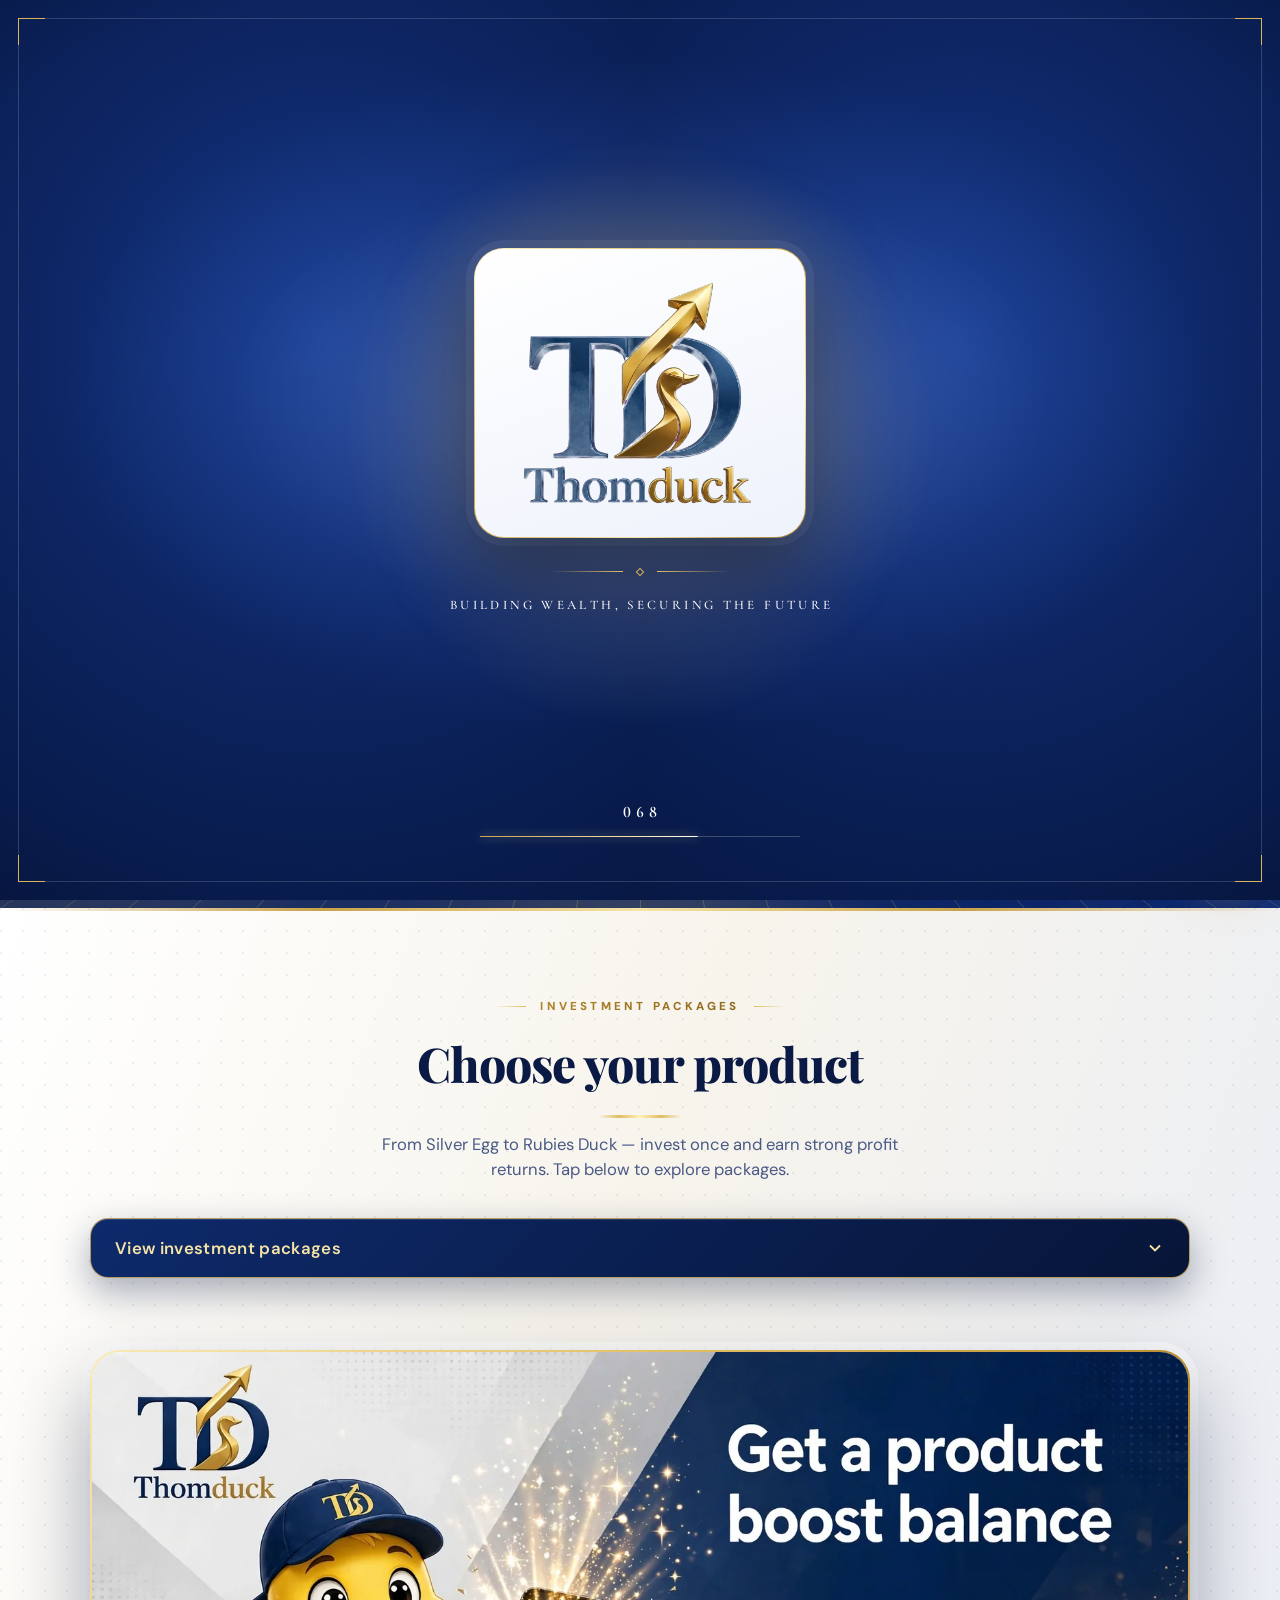
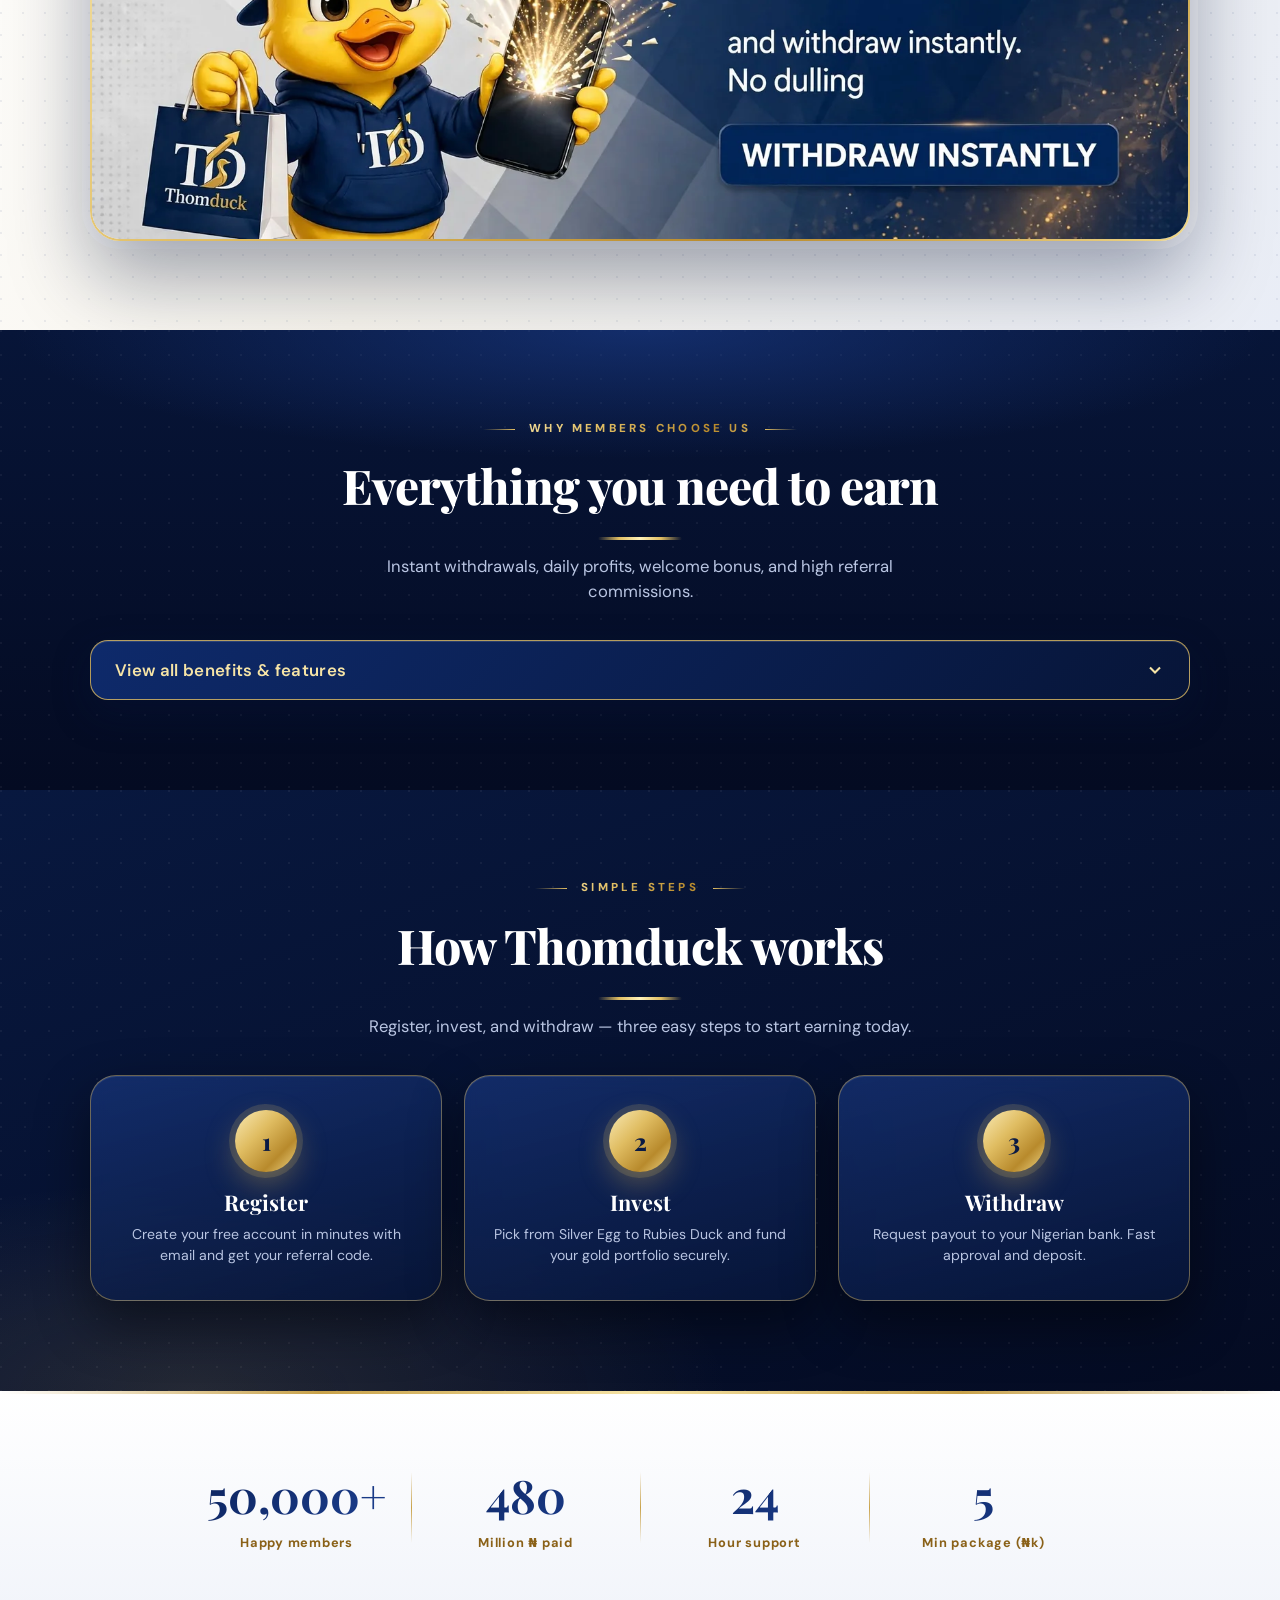
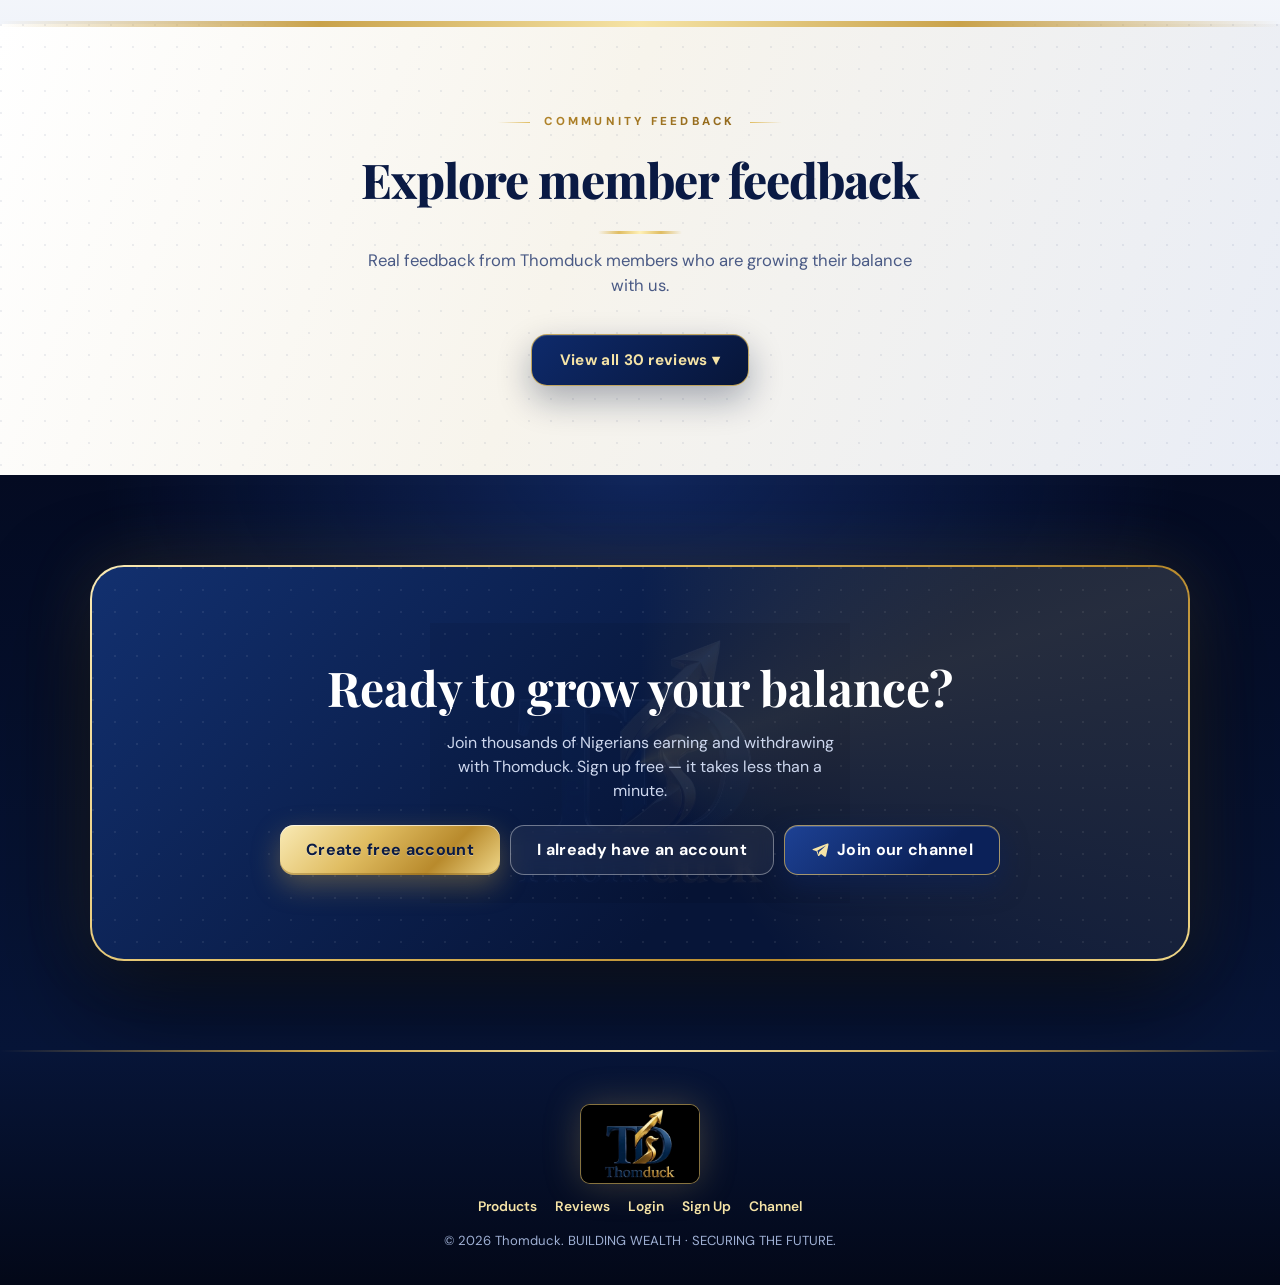
==== commit 11ee760b: "Update index.html" ====
--- a/index.html
+++ b/index.html
@@ -1286,7 +1286,7 @@
 <article class="product-card reveal thomduck-product">
 <img alt="Golden Duckling collectible investment product" class="thomduck-product-image" decoding="async" src="images/golden-duckling-collectible-investment-product.jpg"/>
 <div class="product-content">
-<span class="product-badge">GOLDEN DUCKLING</span>
+<span class="product-badge">GOLDEN  DUCKLING</span>
 <h3>Golden Duckling</h3>
 <p>Pure 24k gold duckling. Cute, powerful, compounding fast.</p>
 <div class="product-prices"><div><small>INVESTMENT</small><strong>₦10,500</strong></div><div><small>PROFIT</small><strong>₦90,000</strong></div></div>
@@ -1750,4 +1750,4 @@
 })();
 </script>
 </body>
-</html>+</html>
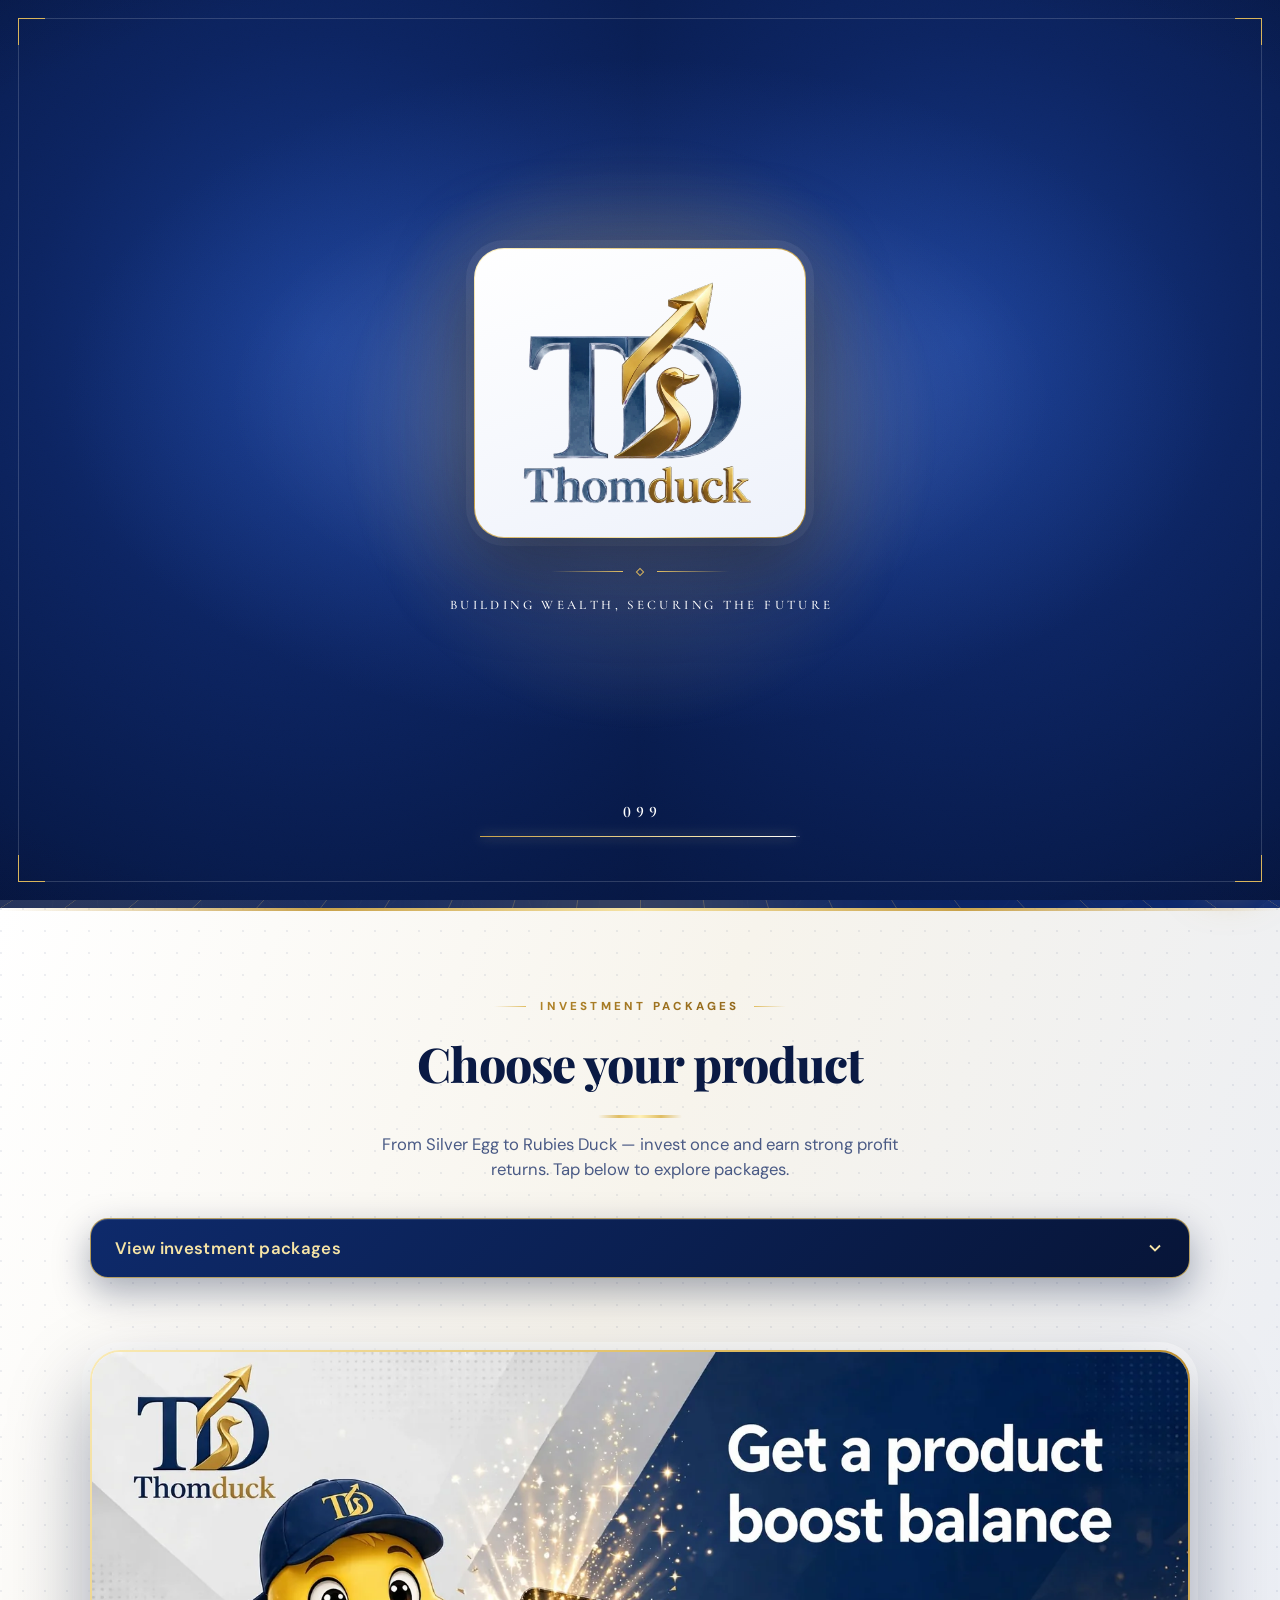
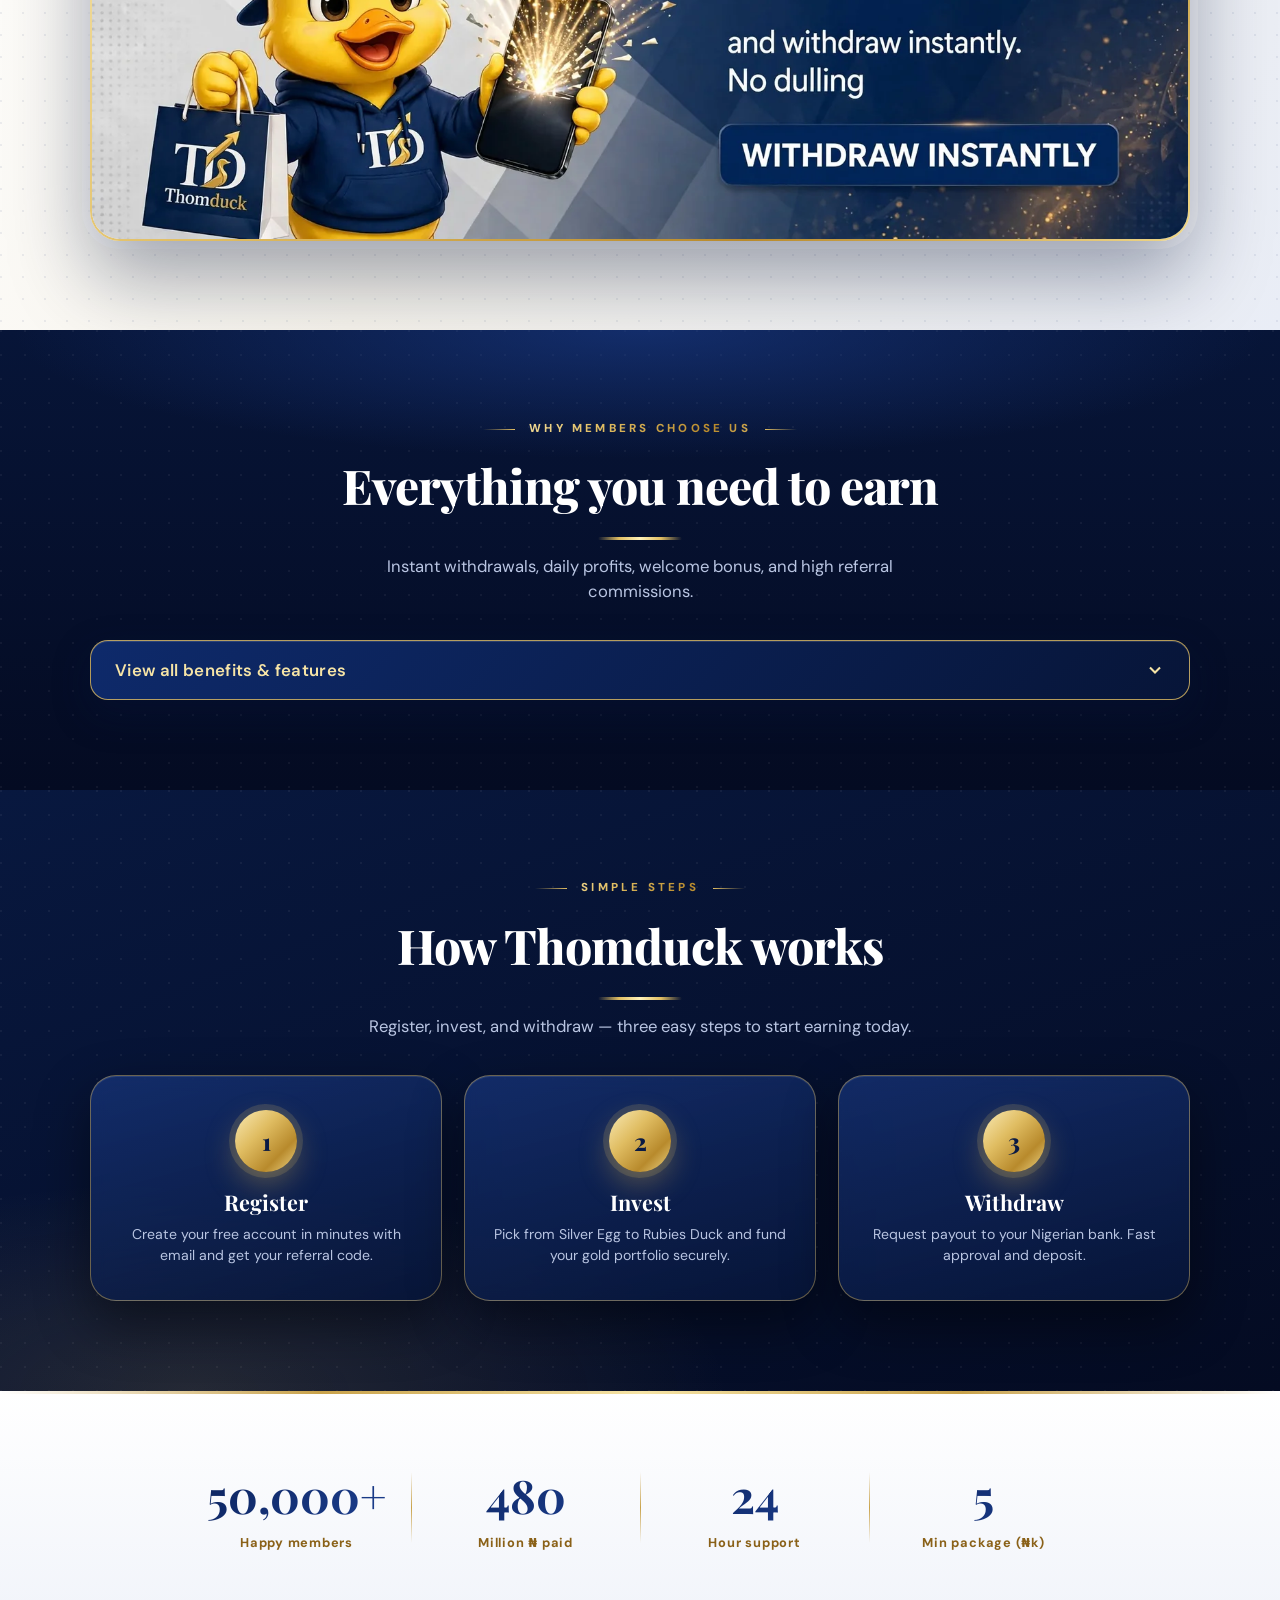
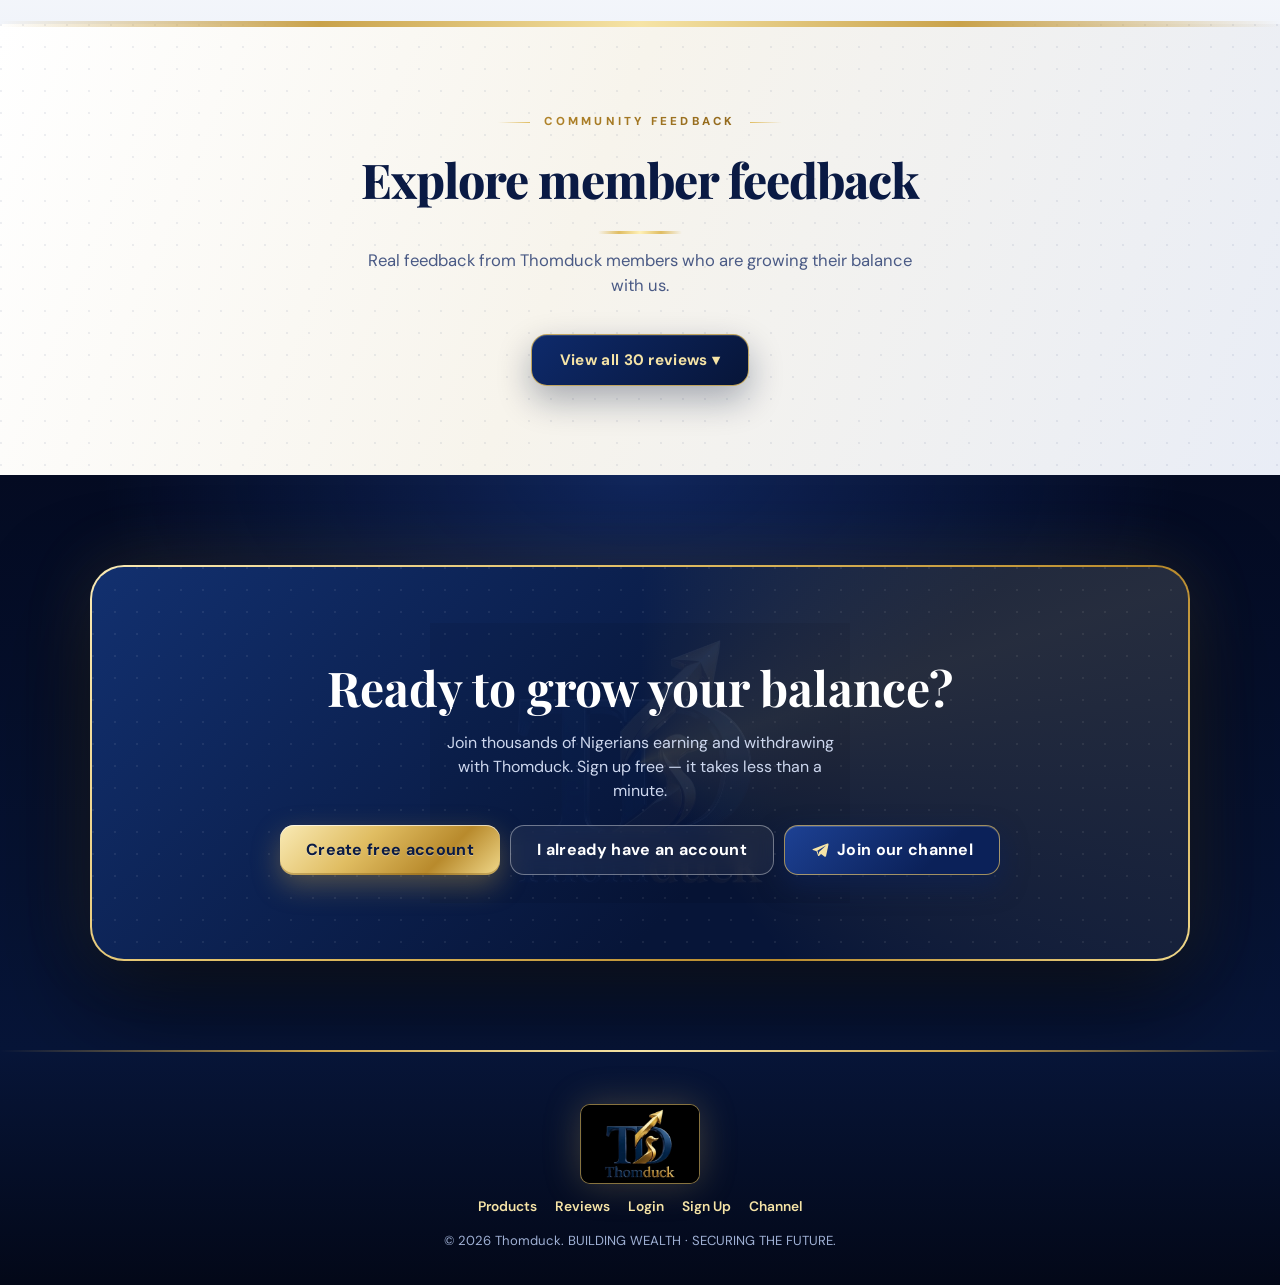
==== commit 96af08a5: "Add files via upload" ====
--- a/index.html
+++ b/index.html
@@ -1749,5 +1749,16 @@
   setInterval(function(){cA.tick();cB.tick()},30000);
 })();
 </script>
+<script>
+/* referral link support: remember ?ref= and carry it into every sign-up / login link */
+(function(){try{
+  var r=new URLSearchParams(location.search).get('ref');
+  if(!r)return;
+  document.querySelectorAll('a[href^="dashboard.html"]').forEach(function(a){
+    var h=a.getAttribute('href');if(h.indexOf('ref=')>-1)return;
+    a.setAttribute('href',h+(h.indexOf('?')>-1?'&':'?')+'ref='+encodeURIComponent(r));
+  });
+}catch(e){}})();
+</script>
 </body>
 </html>
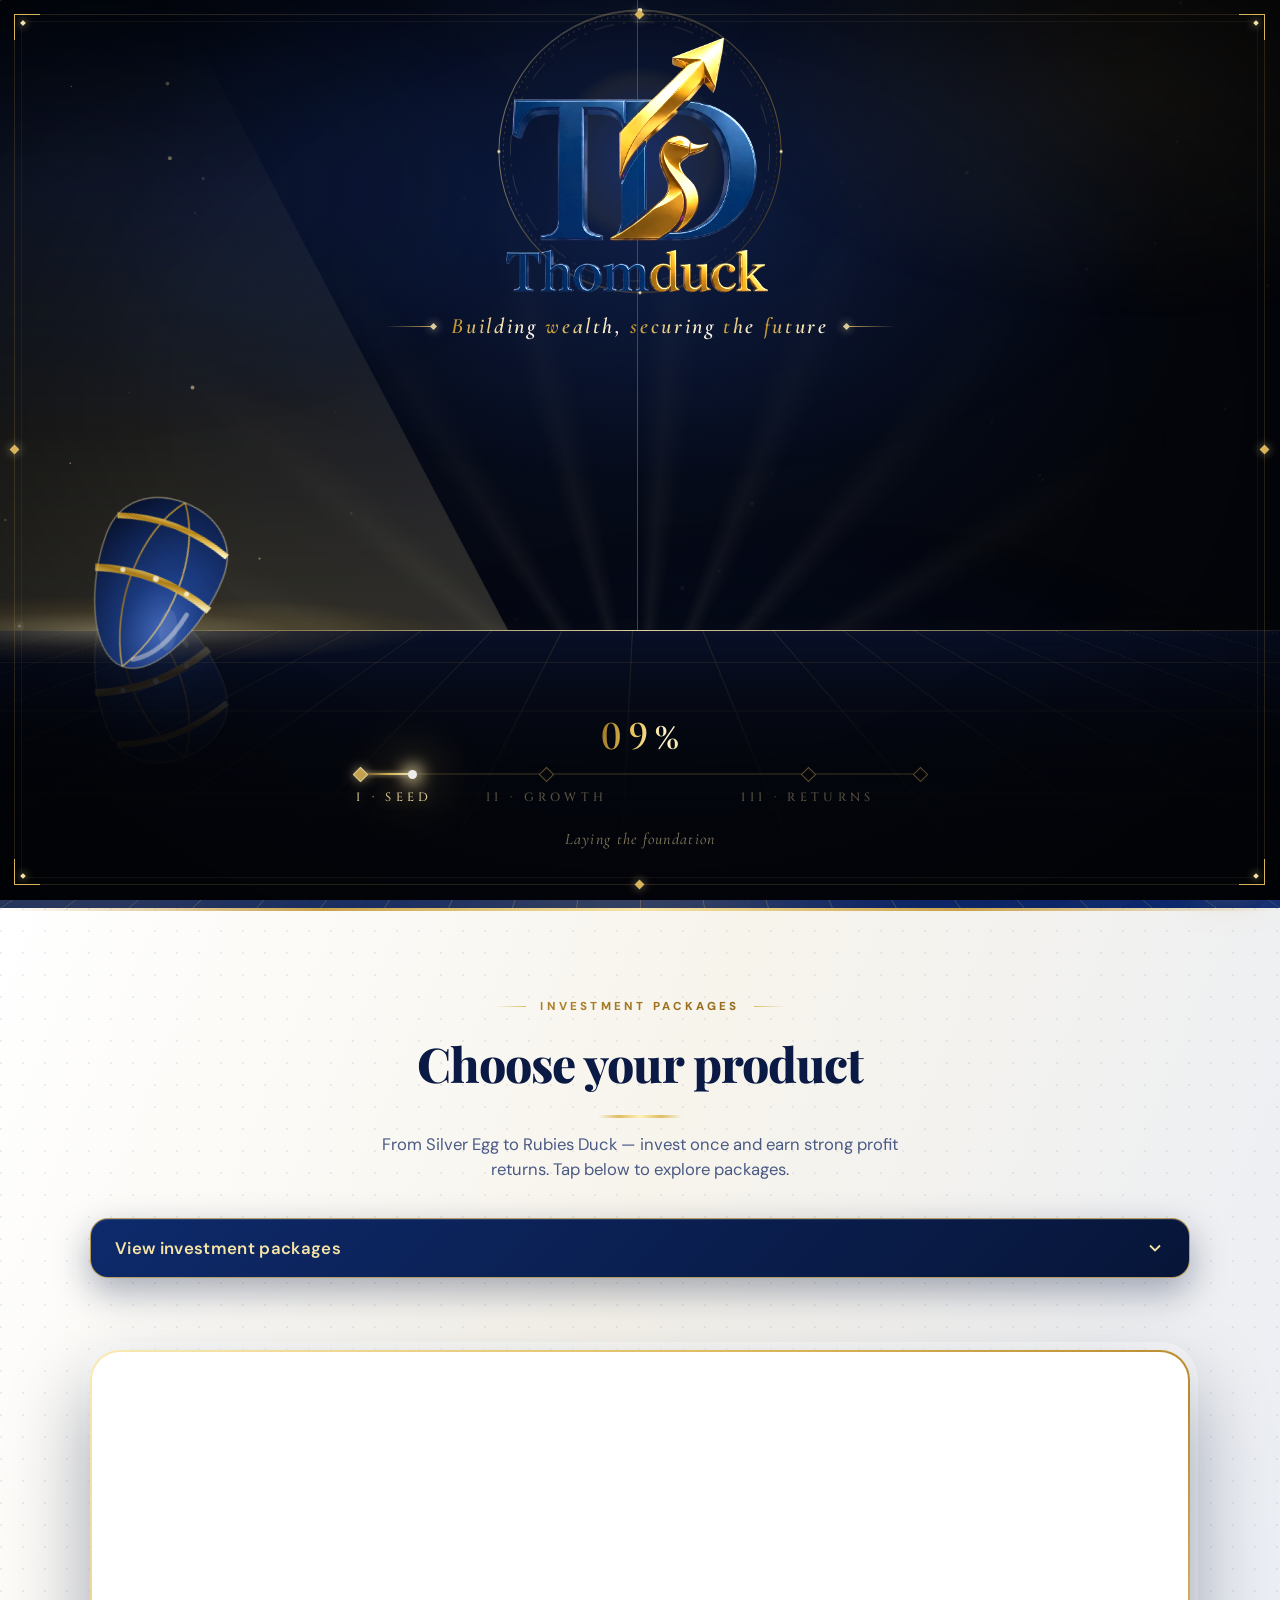
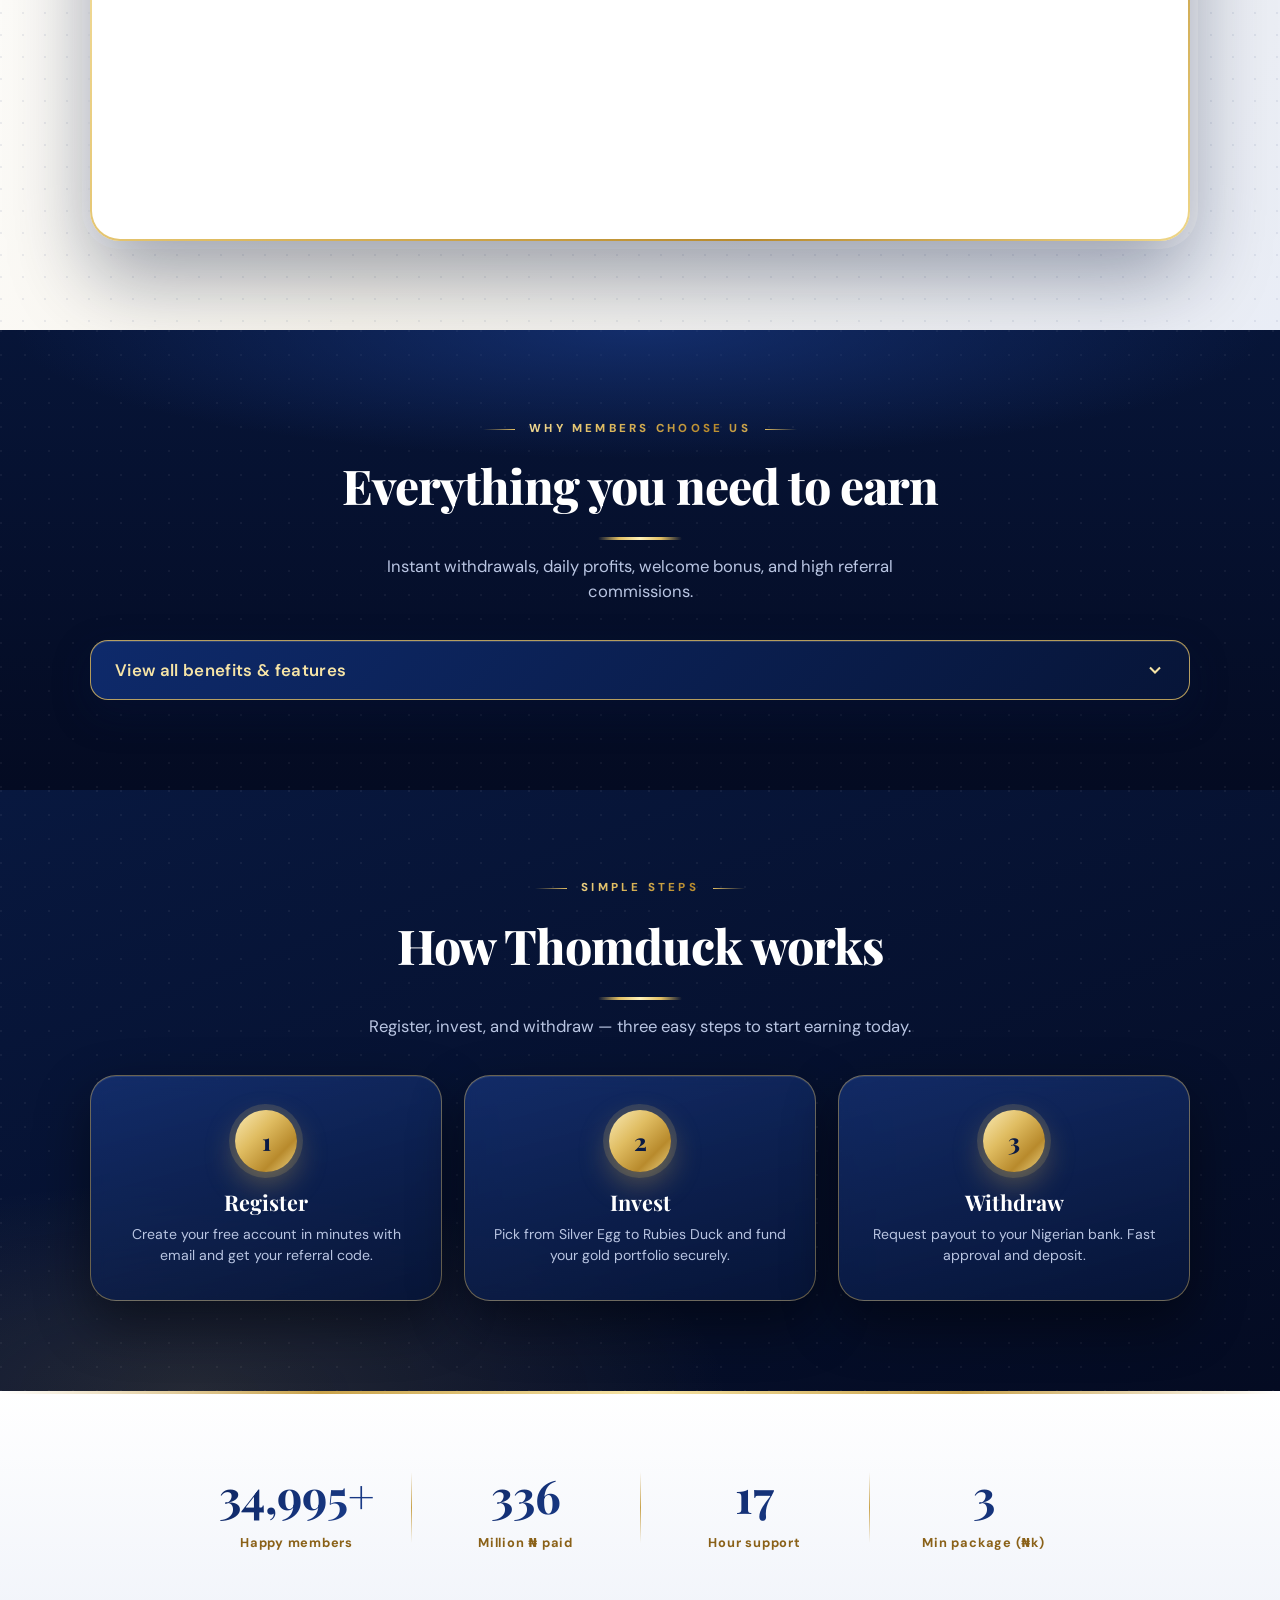
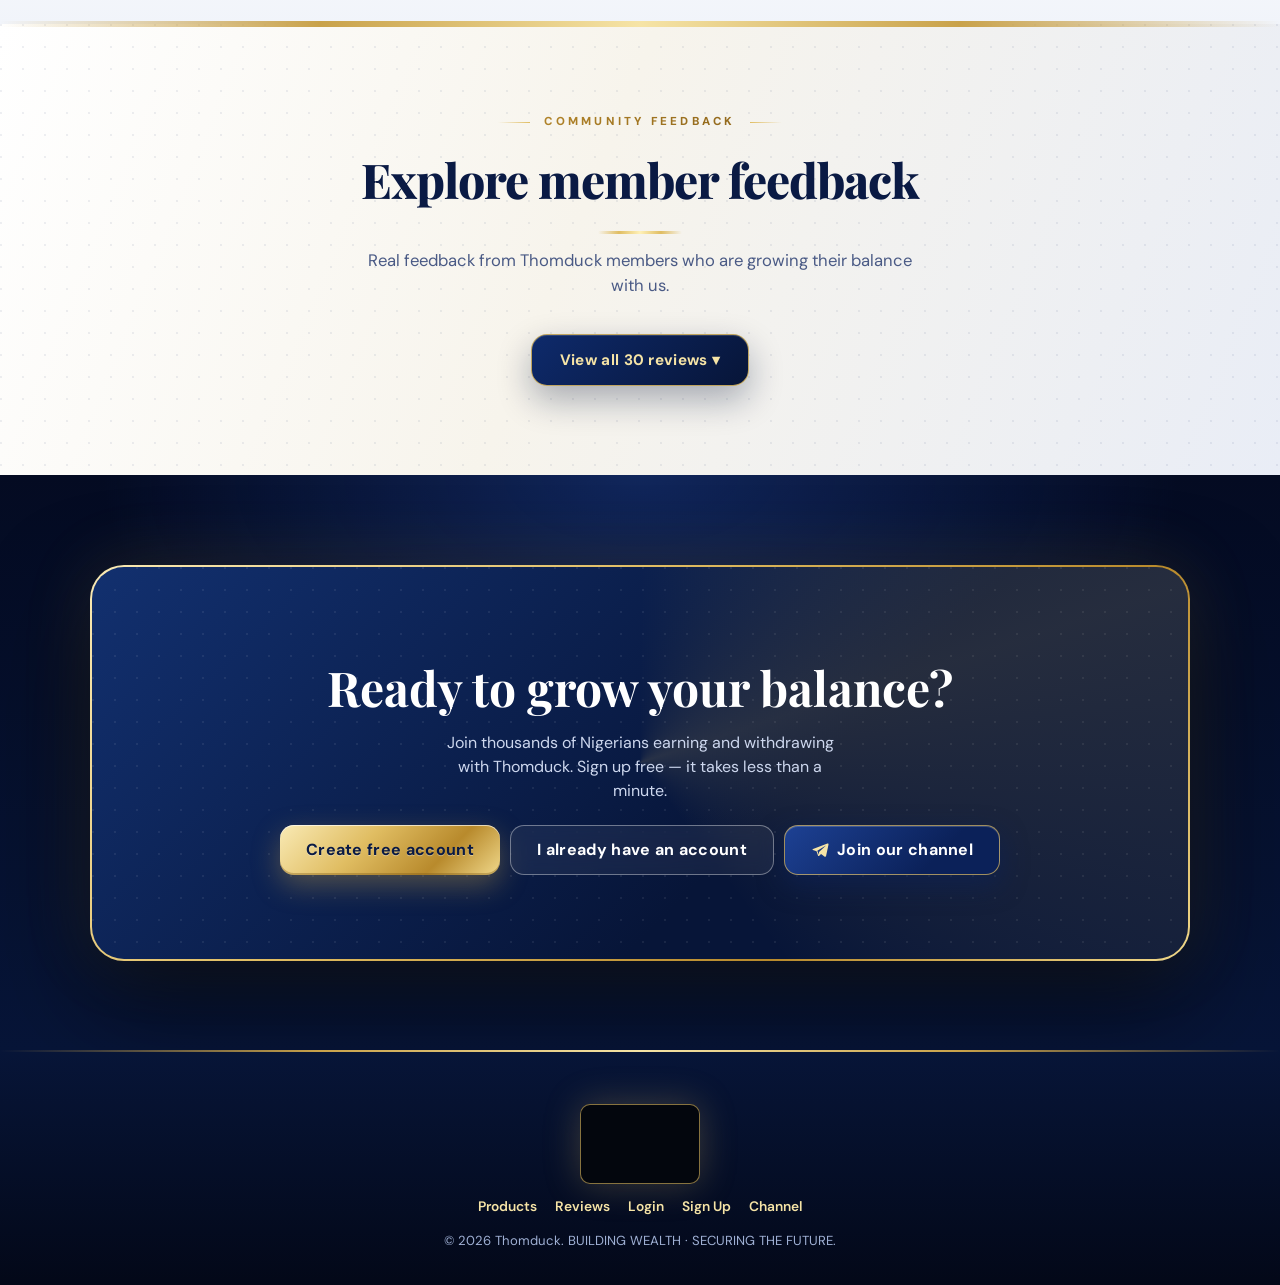
==== commit 92a222c8: "Add files via upload" ====
--- a/index.html
+++ b/index.html
@@ -24,74 +24,7 @@
   html,body{min-height:100%;background:var(--obsidian);color:var(--gold-hi);font-family:var(--serif)}
   body.loading{overflow:hidden;height:100%}
 
-  /* ═════════ PRELOADER (refined) ═════════ */
-  #preloader{position:fixed;inset:0;z-index:100;overflow:hidden;background:#071a4a;user-select:none;-webkit-tap-highlight-color:transparent}
-  .pl-panel{position:absolute;top:0;bottom:0;width:50.2%;z-index:0;transition:transform 1.1s cubic-bezier(.77,0,.18,1) .3s;
-    background:radial-gradient(120% 90% at 50% 38%,#16398a 0%,#0c2461 38%,#071a4a 70%,#051238 100%)}
-  .pl-panel.l{left:0}.pl-panel.r{right:0}
-  .pl-content{position:absolute;inset:0;transition:opacity .45s ease;display:flex;flex-direction:column;align-items:center;justify-content:center}
-  #preloader.opening .pl-content{opacity:0}
-  #preloader.opening .pl-panel.l{transform:translateX(-101%)}
-  #preloader.opening .pl-panel.r{transform:translateX(101%)}
-  .pl-seam{position:absolute;left:50%;top:0;bottom:0;width:1px;margin-left:-.5px;z-index:8;opacity:0;
-    background:linear-gradient(to bottom,transparent,var(--gold-hi) 25%,#fff 50%,var(--gold-hi) 75%,transparent);
-    box-shadow:0 0 30px 5px rgba(217,180,90,.75);transform:scaleY(.1)}
-  #preloader.opening .pl-seam{animation:plSeam 1.3s ease-out .05s forwards}
-  @keyframes plSeam{0%{opacity:0;transform:scaleY(.1)}25%{opacity:1;transform:scaleY(1)}100%{opacity:0;transform:scaleY(1) scaleX(18)}}
-
-  .pl-glow{position:absolute;inset:0;z-index:0;pointer-events:none;
-    background:radial-gradient(46% 36% at 50% 44%,rgba(255,255,255,.14),transparent 70%),
-               radial-gradient(60% 50% at 50% 44%,rgba(60,105,210,.45),transparent 75%),
-               radial-gradient(120% 90% at 50% 50%,transparent 60%,rgba(3,10,34,.55) 100%)}
-  .pl-frame{position:absolute;inset:max(14px,2vmin);z-index:7;pointer-events:none;border:1px solid rgba(255,255,255,.16);animation:plFrame 2s cubic-bezier(.2,.7,.2,1) .1s both}
-  .pl-frame i{position:absolute;width:clamp(18px,3vmin,28px);height:clamp(18px,3vmin,28px);border:0 solid var(--gold)}
-  .pl-frame i:nth-child(1){left:-1px;top:-1px;border-width:1px 0 0 1px}
-  .pl-frame i:nth-child(2){right:-1px;top:-1px;border-width:1px 1px 0 0}
-  .pl-frame i:nth-child(3){left:-1px;bottom:-1px;border-width:0 0 1px 1px}
-  .pl-frame i:nth-child(4){right:-1px;bottom:-1px;border-width:0 1px 1px 0}
-  @keyframes plFrame{from{opacity:0;transform:scale(1.04)}to{opacity:1;transform:none}}
-
-  .pl-stage{position:relative;z-index:4;display:flex;flex-direction:column;align-items:center;width:min(440px,84vw);margin-top:-4vh}
-  .pl-halo{position:absolute;left:50%;top:0;width:150%;aspect-ratio:1;transform:translate(-50%,-22%);border-radius:50%;pointer-events:none;
-    background:radial-gradient(circle,rgba(255,255,255,.16),rgba(224,189,98,.10) 38%,rgba(224,189,98,0) 64%);opacity:0;animation:plHalo 3.4s ease-out .4s forwards}
-  @keyframes plHalo{0%{opacity:0;transform:translate(-50%,-22%) scale(.6)}100%{opacity:1;transform:translate(-50%,-22%) scale(1)}}
-  .pl-plate{position:relative;padding:clamp(18px,3.2vh,28px) clamp(26px,6vw,40px);border-radius:30px;border:1.5px solid transparent;
-    background:linear-gradient(160deg,#ffffff,#eef2fb) padding-box,linear-gradient(140deg,#fff3c2,#c9a24a 45%,#f6e4a6 75%,#9a7424) border-box;
-    box-shadow:0 30px 80px rgba(2,8,30,.55),0 0 0 8px rgba(255,255,255,.07),0 0 90px rgba(224,189,98,.22);animation:plPlate 1.6s cubic-bezier(.2,.7,.2,1) .25s both}
-  @keyframes plPlate{from{opacity:0;transform:translateY(14px) scale(.96)}to{opacity:1;transform:none}}
-  .pl-logo{position:relative;width:min(250px,56vw);animation:plLogo 1.6s cubic-bezier(.2,.7,.2,1) .55s both}
-  .pl-logo img{display:block;width:100%;height:auto;}
-  .pl-logo::after{content:"";position:absolute;inset:0;pointer-events:none;
-    background:linear-gradient(105deg,transparent 38%,rgba(224,189,98,.9) 50%,transparent 62%) no-repeat;background-size:260% 100%;background-position:140% 0;
-    -webkit-mask:var(--logo) center/contain no-repeat;mask:var(--logo) center/contain no-repeat;animation:plSweep 1.7s ease-in-out 1.7s forwards}
-  @keyframes plLogo{from{opacity:0;filter:blur(14px);transform:scale(1.07)}to{opacity:1;filter:blur(0);transform:none}}
-  @keyframes plSweep{from{background-position:140% 0}to{background-position:-40% 0}}
-
-  .pl-rule{display:flex;align-items:center;gap:14px;margin-top:clamp(18px,3.4vh,30px);width:100%;justify-content:center}
-  .pl-rule i{flex:0 1 clamp(26px,9vw,72px);height:1px;background:linear-gradient(90deg,transparent,#e0bd62);transform:scaleX(0);animation:plRule 1.2s ease 1.5s forwards}
-  .pl-rule i:last-child{background:linear-gradient(270deg,transparent,#e0bd62);transform-origin:100% 50%}
-  .pl-rule i:first-child{transform-origin:0 50%}
-  .pl-rule .d{width:6px;height:6px;transform:rotate(45deg);border:1px solid var(--gold);background:transparent;flex:none;opacity:0;animation:plFade 1s ease 1.8s forwards}
-  @keyframes plRule{to{transform:scaleX(1)}}
-  .pl-tag{margin-top:clamp(14px,2.4vh,22px);font-family:var(--serif);font-weight:500;text-transform:uppercase;letter-spacing:.26em;padding-left:.26em;text-align:center;white-space:nowrap;
-    font-size:clamp(9.5px,min(2.7vw,1.9vh),13px);color:#fff;opacity:0;animation:plRise 1.4s ease 2s forwards}
-  @keyframes plRise{from{opacity:0;transform:translateY(8px);filter:blur(4px)}to{opacity:1;transform:none;filter:blur(0)}}
-  @keyframes plFade{to{opacity:1}}
-
-  .pl-meter{position:absolute;z-index:6;left:50%;bottom:max(7vh,44px);transform:translateX(-50%);width:min(320px,64vw);text-align:center;opacity:0;animation:plFade 1s ease 1.2s forwards}
-  .pl-num{font-family:var(--serif);font-weight:600;font-size:clamp(13px,1.9vh,16px);letter-spacing:.34em;padding-left:.34em;color:#fff;font-variant-numeric:lining-nums tabular-nums}
-  .pl-bar{position:relative;height:1px;margin-top:12px;background:rgba(255,255,255,.22)}
-  .pl-fill{position:absolute;left:0;top:0;height:1px;width:100%;transform-origin:0 50%;transform:scaleX(0);
-    background:linear-gradient(90deg,#c9a24a,#f6e4a6 70%,#fff);box-shadow:0 0 12px rgba(246,228,166,.8)}
-
-  .pl-dust{position:absolute;inset:0;z-index:2;pointer-events:none;overflow:hidden}
-  .pl-dust span{position:absolute;bottom:-10px;border-radius:50%;background:#fff;opacity:0;animation:plDust linear infinite}
-  @keyframes plDust{0%{transform:translateY(0);opacity:0}15%{opacity:.5}85%{opacity:.2}100%{transform:translateY(-105vh);opacity:0}}
-  .pl-grain{position:absolute;inset:0;z-index:9;pointer-events:none;opacity:.05;mix-blend-mode:overlay;
-    background-image:url("data:image/svg+xml;utf8,<svg xmlns='http://www.w3.org/2000/svg' width='180' height='180'><filter id='n'><feTurbulence type='fractalNoise' baseFrequency='.85' numOctaves='2'/></filter><rect width='100%' height='100%' filter='url(%23n)'/></svg>")}
-  @media (prefers-reduced-motion:reduce){.pl-dust{display:none}.pl-logo::after{animation:none;opacity:0}}
-
-#preloader{z-index:99999 !important}
+
 body.loading{overflow:hidden !important; height:100vh !important}
 
 /* ===== MAIN SITE ===== */
@@ -967,11 +900,11 @@
   -webkit-mask:linear-gradient(#000 30%,transparent 92%);mask:linear-gradient(#000 30%,transparent 92%)}
 
 .hx-in{opacity:0;transform:translateY(26px)}
-#preloader.opening~#main-site-content .hx-in{animation:hxIn 1s cubic-bezier(.2,.8,.2,1) calc(var(--d,0)*.13s + .15s) forwards}
+body.pl-open #main-site-content .hx-in{animation:hxIn 1s cubic-bezier(.2,.8,.2,1) calc(var(--d,0)*.13s + .15s) forwards}
 @keyframes hxIn{to{opacity:1;transform:none}}
 .hx-title .ln{display:block;overflow:hidden;padding:.04em 0 .1em}
 .hx-title .ln>span{display:inline-block;transform:translateY(112%)}
-#preloader.opening~#main-site-content .hx-title .ln>span{animation:hxUp 1.15s cubic-bezier(.2,.85,.2,1) calc(var(--d,1)*.14s + .15s) forwards}
+body.pl-open #main-site-content .hx-title .ln>span{animation:hxUp 1.15s cubic-bezier(.2,.85,.2,1) calc(var(--d,1)*.14s + .15s) forwards}
 @keyframes hxUp{to{transform:none}}
 
 body .hero h1.hx-title{text-shadow:none!important;font-size:clamp(2.4rem,4.5vw,4.7rem)!important;line-height:1.04!important;font-weight:800;letter-spacing:-.025em;margin:20px 0 22px!important;padding:0!important;color:#fff;text-transform:none}
@@ -1152,32 +1085,811 @@
 body .hero-float .f-label{white-space:nowrap}
 .hero-float .wd-swap{animation:wdSwap .7s cubic-bezier(.2,.8,.2,1)}
 @keyframes wdSwap{0%{opacity:0;transform:translateY(10px)}100%{opacity:1;transform:none}}
+body.loading:not(.pl-soon) #main-site-content{visibility:hidden}
+body:not(.pl-open) #main-site-content *{animation-play-state:paused!important}
 </style>
 </head>
 <body class="loading">
-<div id="preloader" role="status" aria-live="polite" aria-label="Loading Thomduck">
-  <div class="pl-panel l"></div>
-  <div class="pl-panel r"></div>
-  <div class="pl-content">
-    <div class="pl-glow"></div>
-    <div class="pl-frame"><i></i><i></i><i></i><i></i></div>
-    <div class="pl-dust" id="plDust"></div>
-
-    <div class="pl-stage">
-      <div class="pl-halo"></div>
-      <div class="pl-plate"><div class="pl-logo" id="plLogo"><img id="logoImg" alt="Thomduck logo" src="images/thomduck-logo.webp"></div></div>
-      <div class="pl-rule"><i></i><span class="d"></span><i></i></div>
-      <p class="pl-tag">Building wealth, securing the future</p>
-    </div>
-
-    <div class="pl-meter" aria-hidden="true">
-      <div class="pl-num" id="plNum">000</div>
-      <div class="pl-bar"><div class="pl-fill" id="plFill"></div></div>
-    </div>
-    <div class="pl-grain"></div>
-  </div>
-  <div class="pl-seam"></div>
-</div>
+<iframe id="td-preloader" title="Loading Thomduck" aria-hidden="true" scrolling="no" allowtransparency="true" style="position:fixed;inset:0;width:100%;height:100%;border:0;z-index:99999;background:transparent;color-scheme:normal" srcdoc="&lt;!DOCTYPE html&gt;
+&lt;html lang=&quot;en&quot;&gt;
+&lt;head&gt;
+&lt;meta charset=&quot;UTF-8&quot;&gt;
+&lt;meta name=&quot;viewport&quot; content=&quot;width=device-width, initial-scale=1, viewport-fit=cover&quot;&gt;
+&lt;meta name=&quot;theme-color&quot; content=&quot;#04060c&quot;&gt;
+&lt;title&gt;Thomduck | Building wealth, securing the future&lt;/title&gt;
+&lt;link rel=&quot;preconnect&quot; href=&quot;https://fonts.googleapis.com&quot;&gt;
+&lt;link rel=&quot;preconnect&quot; href=&quot;https://fonts.gstatic.com&quot; crossorigin&gt;
+&lt;link href=&quot;https://fonts.googleapis.com/css2?family=Cormorant+Garamond:ital,wght@0,500;0,600;0,700;1,400;1,500;1,600&amp;family=Cinzel:wght@400;500;600&amp;display=swap&quot; rel=&quot;stylesheet&quot;&gt;
+&lt;style&gt;
+  :root{
+    --obsidian:#04060c;
+    --enamel:#14295a;
+    --gold:#d9b45a;
+    --gold-hi:#f4e2a8;
+    --ivory:#f3ecd8;
+    --caps:&#x27;Cinzel&#x27;,&#x27;Cormorant Garamond&#x27;,Georgia,serif;
+    --serif:&#x27;Cormorant Garamond&#x27;,&#x27;Cormorant&#x27;,Georgia,&#x27;Times New Roman&#x27;,serif;
+  }
+  *{box-sizing:border-box;margin:0;padding:0}
+  html,body{min-height:100%;background:var(--obsidian);color:var(--gold-hi);font-family:var(--serif)}
+  body.loading{overflow:hidden;height:100%}
+
+  /* ═════════ PRELOADER ═════════ */
+  #preloader{position:fixed;inset:0;z-index:100;overflow:hidden;user-select:none;-webkit-tap-highlight-color:transparent}
+  .panel{position:absolute;top:0;bottom:0;width:50.2%;z-index:0;transition:transform 1.1s cubic-bezier(.77,0,.18,1) .35s;
+    background:var(--obsidian)}
+  .panel.l{left:0;background:radial-gradient(120% 70% at 100% 26%,#0a1634 0%,#060b1a 40%,var(--obsidian) 72%)}
+  .panel.r{right:0;background:radial-gradient(120% 70% at 0% 26%,#0a1634 0%,#060b1a 40%,var(--obsidian) 72%)}
+  .content{position:absolute;inset:0;transition:opacity .5s ease}
+  #preloader.opening .content{opacity:0}
+  #preloader.opening .panel.l{transform:translateX(-101%)}
+  #preloader.opening .panel.r{transform:translateX(101%)}
+  .seam{position:absolute;left:50%;top:0;bottom:0;width:1px;margin-left:-.5px;z-index:8;opacity:0;
+    background:linear-gradient(to bottom,transparent,var(--gold-hi) 25%,#fff 50%,var(--gold-hi) 75%,transparent);
+    box-shadow:0 0 30px 5px rgba(217,180,90,.75);transform:scaleY(.1)}
+  #preloader.opening .seam{animation:seam 1.3s ease-out .05s forwards}
+  @keyframes seam{0%{opacity:0;transform:scaleY(.1)}25%{opacity:1;transform:scaleY(1)}100%{opacity:0;transform:scaleY(1) scaleX(18)}}
+
+  /* frame */
+  .frame{position:absolute;inset:max(12px,1.6vmin);z-index:7;pointer-events:none;border:1px solid rgba(217,180,90,.16);
+    animation:frameIn 2.2s cubic-bezier(.2,.7,.2,1) .15s both}
+  .frame i{position:absolute;width:clamp(16px,3vmin,26px);height:clamp(16px,3vmin,26px);border:0 solid var(--gold)}
+  .frame i:nth-child(1){left:-1px;top:-1px;border-width:1px 0 0 1px}
+  .frame i:nth-child(2){right:-1px;top:-1px;border-width:1px 1px 0 0}
+  .frame i:nth-child(3){left:-1px;bottom:-1px;border-width:0 0 1px 1px}
+  .frame i:nth-child(4){right:-1px;bottom:-1px;border-width:0 1px 1px 0}
+  @keyframes frameIn{from{opacity:0;transform:scale(1.035)}to{opacity:1;transform:none}}
+
+  .glowbg{position:absolute;inset:0;z-index:0;pointer-events:none;
+    background:radial-gradient(60% 45% at 50% 22%,rgba(30,58,128,.22),transparent 70%),
+               radial-gradient(120% 90% at 50% 50%,transparent 55%,rgba(0,0,0,.65) 100%)}
+
+  /* brand */
+  .brand{position:absolute;z-index:4;top:max(3.4vh,24px);left:50%;transform:translateX(-50%);
+    width:min(420px,74vw,32vh);text-align:center}
+  .logo{position:relative;animation:logoIn 2.2s cubic-bezier(.2,.7,.2,1) .5s both}
+  .logo img{display:block;width:100%;height:auto;filter:brightness(1.35) saturate(1.2)}
+  .logo::after{content:&#x27;&#x27;;position:absolute;inset:0;pointer-events:none;
+    -webkit-mask:var(--logo) center/100% 100% no-repeat;mask:var(--logo) center/100% 100% no-repeat;
+    background:linear-gradient(108deg,transparent 38%,rgba(255,255,255,.6) 50%,transparent 62%);
+    background-size:260% 100%;background-position:130% 0;animation:sweep 5s ease-in-out 2.6s infinite}
+  @keyframes logoIn{from{opacity:0;filter:blur(16px);transform:scale(1.08)}to{opacity:1;filter:blur(0);transform:none}}
+  @keyframes sweep{0%{background-position:130% 0}50%,100%{background-position:-30% 0}}
+  .mottoRow{margin-top:.9em;display:flex;align-items:center;justify-content:center;gap:clamp(10px,2vw,18px);width:max(100%,min(92vw,560px));margin-left:50%;transform:translateX(-50%)}
+  .rule{flex:0 0 clamp(18px,5vw,48px);height:1px;background:linear-gradient(90deg,transparent,var(--gold));opacity:0;animation:ruleIn 1.4s ease 1.9s both}
+  .rule.r{background:linear-gradient(270deg,transparent,var(--gold))}
+  @keyframes ruleIn{from{opacity:0;transform:scaleX(0)}to{opacity:.9;transform:none}}
+  .motto{font-style:italic;font-weight:500;letter-spacing:.1em;line-height:1.25;text-align:center;
+    font-size:clamp(14px,min(4vw,2.9vh),22px);color:var(--gold-hi)}
+  .motto span{display:inline-block;opacity:0;animation:wordIn 1s cubic-bezier(.2,.7,.2,1) both;animation-delay:calc(1.9s + var(--i)*.15s)}
+  @keyframes wordIn{from{opacity:0;filter:blur(8px);transform:translateY(.5em)}to{opacity:1;filter:blur(0);transform:none}}
+
+  /* scene */
+  .scene{position:absolute;inset:0;z-index:3}
+  .floor{position:absolute;left:0;right:0;bottom:0;background:linear-gradient(to bottom,#0a1330 0%,#060b1a 40%,var(--obsidian) 100%)}
+  #refl{position:absolute;left:0;top:0;width:0;height:0;transform-origin:0 0;opacity:.3}
+  .floorfade{position:absolute;left:0;right:0;bottom:0;background:linear-gradient(to bottom,rgba(4,6,12,.18) 0%,rgba(4,6,12,.78) 45%,var(--obsidian) 90%)}
+  .ground{position:absolute;left:0;right:0;height:1px;opacity:0;animation:groundIn 2s ease .6s forwards;
+    background:linear-gradient(90deg,transparent,rgba(217,180,90,.35) 15%,rgba(244,226,168,.9) 50%,rgba(217,180,90,.35) 85%,transparent);
+    box-shadow:0 0 18px rgba(217,180,90,.28)}
+  @keyframes groundIn{to{opacity:1}}
+  #cone{position:absolute;left:0;top:0;opacity:0;pointer-events:none;mix-blend-mode:screen;filter:blur(9px);
+    background:linear-gradient(to bottom,rgba(255,236,176,0) 0%,rgba(255,236,176,.13) 55%,rgba(255,236,176,.3) 100%);
+    clip-path:polygon(41% 0,59% 0,100% 100%,0 100%)}
+  #pool{position:absolute;left:0;top:0;opacity:0;pointer-events:none;mix-blend-mode:screen;
+    background:radial-gradient(ellipse at center,rgba(255,236,176,.62) 0%,rgba(217,180,90,.22) 38%,transparent 70%)}
+  .actor{position:absolute;left:0;top:0;opacity:0;will-change:transform}
+  .actor svg{display:block;width:100%;height:100%;overflow:visible}
+
+  #fx{position:absolute;inset:0;z-index:5;pointer-events:none}
+
+  /* timeline */
+  .timeline{position:absolute;z-index:6;left:50%;bottom:max(5.4vh,34px);transform:translateX(-50%);width:min(560px,78vw)}
+  .tl-top{display:flex;justify-content:flex-end;margin-bottom:10px}
+  .pct{font-weight:600;font-size:clamp(15px,2.2vh,19px);letter-spacing:.22em;font-variant-numeric:lining-nums tabular-nums;color:var(--gold-hi)}
+  .track{position:relative;height:1px;background:rgba(217,180,90,.22)}
+  .fill{position:absolute;left:0;top:0;height:1px;width:100%;transform-origin:0 50%;transform:scaleX(0);
+    background:linear-gradient(90deg,rgba(217,180,90,.4),var(--gold-hi));box-shadow:0 0 10px rgba(244,226,168,.7)}
+  .head{position:absolute;top:-3px;left:0;width:7px;height:7px;margin-left:-3.5px;border-radius:50%;
+    background:#fff;box-shadow:0 0 12px 3px rgba(244,226,168,.85)}
+  .node{position:absolute;top:-4px;width:9px;height:9px;margin-left:-4.5px;transform:rotate(45deg);
+    background:var(--obsidian);border:1px solid rgba(217,180,90,.45);transition:background .5s,border-color .5s,box-shadow .5s}
+  .node.on{background:var(--gold);border-color:var(--gold-hi);box-shadow:0 0 12px rgba(244,226,168,.7)}
+  .labels{position:relative;height:1.6em;margin-top:14px}
+  .labels span{position:absolute;top:0;font-style:italic;font-weight:500;letter-spacing:.06em;white-space:nowrap;
+    font-size:clamp(14px,2.1vh,18px);color:rgba(244,226,168,.38);transition:color .6s}
+  .labels span.on{color:var(--gold-hi)}
+
+  .grain{position:absolute;inset:0;z-index:9;pointer-events:none;opacity:.06;mix-blend-mode:overlay;
+    background-image:url(&quot;data:image/svg+xml;utf8,&lt;svg xmlns=&#x27;http://www.w3.org/2000/svg&#x27; width=&#x27;180&#x27; height=&#x27;180&#x27;&gt;&lt;filter id=&#x27;n&#x27;&gt;&lt;feTurbulence type=&#x27;fractalNoise&#x27; baseFrequency=&#x27;.85&#x27; numOctaves=&#x27;2&#x27; stitchTiles=&#x27;stitch&#x27;/&gt;&lt;/filter&gt;&lt;rect width=&#x27;100%&#x27; height=&#x27;100%&#x27; filter=&#x27;url(%23n)&#x27;/&gt;&lt;/svg&gt;&quot;)}
+
+  /* ═════════ MAIN SITE PLACEHOLDER ═════════ */
+  /* Replace everything inside &lt;main id=&quot;site&quot;&gt; with your real homepage (or set CONFIG.redirectUrl). */
+  #site{min-height:100vh;display:grid;place-items:center;text-align:center;padding:40px 20px;
+    background:radial-gradient(90% 70% at 50% 0%,#0a1634 0%,var(--obsidian) 70%)}
+  #site .inner{max-width:560px}
+  #site img{width:min(260px,60vw);height:auto;margin-bottom:12px}
+  #site h1{font-size:clamp(30px,6vw,52px);font-weight:600;line-height:1.1;color:var(--gold-hi)}
+  #site p{margin-top:14px;font-size:clamp(17px,2.6vw,21px);line-height:1.5;color:rgba(244,226,168,.75)}
+
+  @media (prefers-reduced-motion:reduce){ .logo::after{animation:none;opacity:0} }
+
+  /* ═════════ EXCLUSIVE UPGRADE ═════════ */
+  /* animated gold foil used on text */
+  .foil{background:linear-gradient(100deg,#8a6414 0%,#e9c25a 18%,#fff6cf 34%,#e9c25a 50%,#a97a17 66%,#f4e2a8 82%,#8a6414 100%);
+    background-size:240% 100%;-webkit-background-clip:text;background-clip:text;-webkit-text-fill-color:transparent;color:transparent;
+    animation:foil 6s linear infinite}
+  @keyframes foil{to{background-position:-240% 0}}
+
+  /* volumetric rays + aurora */
+  .aurora{position:absolute;inset:-20%;z-index:0;pointer-events:none;opacity:.9;
+    background:radial-gradient(40% 30% at 20% 30%,rgba(40,80,190,.20),transparent 70%),
+               radial-gradient(35% 28% at 80% 22%,rgba(217,180,90,.10),transparent 70%),
+               radial-gradient(45% 35% at 60% 80%,rgba(30,60,150,.16),transparent 70%);
+    animation:drift 22s ease-in-out infinite alternate}
+  @keyframes drift{from{transform:translate3d(-2%,-1%,0) scale(1)}to{transform:translate3d(2%,2%,0) scale(1.08)}}
+  .rays{position:absolute;left:50%;top:-30%;width:160vmax;height:160vmax;margin-left:-80vmax;z-index:1;pointer-events:none;opacity:0;
+    background:repeating-conic-gradient(from 0deg at 50% 50%,rgba(244,226,168,.0) 0deg,rgba(244,226,168,.07) 4deg,rgba(244,226,168,0) 9deg,rgba(244,226,168,0) 18deg);
+    -webkit-mask:radial-gradient(closest-side,#000 0%,transparent 62%);mask:radial-gradient(closest-side,#000 0%,transparent 62%);
+    animation:raysIn 3s ease 1s forwards,spin 120s linear infinite;mix-blend-mode:screen}
+  @keyframes raysIn{to{opacity:1}}
+  @keyframes spin{to{transform:rotate(360deg)}}
+
+  /* double frame with ornaments */
+  .frame::before{content:&#x27;&#x27;;position:absolute;inset:6px;border:1px solid rgba(217,180,90,.07)}
+  .frame b{position:absolute;width:7px;height:7px;background:var(--gold);transform:rotate(45deg);box-shadow:0 0 10px rgba(244,226,168,.6)}
+  .frame b:nth-of-type(1){left:50%;top:-4px;margin-left:-3.5px}
+  .frame b:nth-of-type(2){left:50%;bottom:-4px;margin-left:-3.5px}
+  .frame b:nth-of-type(3){top:50%;left:-4px;margin-top:-3.5px}
+  .frame b:nth-of-type(4){top:50%;right:-4px;margin-top:-3.5px}
+  .frame i::after{content:&#x27;&#x27;;position:absolute;width:4px;height:4px;background:var(--gold-hi);transform:rotate(45deg);box-shadow:0 0 8px var(--gold-hi)}
+  .frame i:nth-child(1)::after{left:6px;top:6px}
+  .frame i:nth-child(2)::after{right:6px;top:6px}
+  .frame i:nth-child(3)::after{left:6px;bottom:6px}
+  .frame i:nth-child(4)::after{right:6px;bottom:6px}
+  .corner-txt{position:absolute;z-index:7;font-family:var(--caps);font-size:clamp(8px,1.25vmin,11px);letter-spacing:.42em;text-transform:uppercase;
+    color:rgba(244,226,168,.55);opacity:0;animation:fadeUp 1.6s ease 2.2s forwards;white-space:nowrap}
+  .corner-txt.tl{left:max(34px,4vmin);top:max(30px,3.8vmin)}
+  .corner-txt.tr{right:max(34px,4vmin);top:max(30px,3.8vmin)}
+  @keyframes fadeUp{from{opacity:0;transform:translateY(6px)}to{opacity:1;transform:none}}
+
+  /* crest halo: rotating bezel ring */
+  .halo{position:absolute;left:50%;top:46%;width:100%;aspect-ratio:1;margin:0;transform:translate(-50%,-50%);pointer-events:none;z-index:-1;opacity:0;animation:haloIn 2.4s ease .6s forwards}
+  .halo svg{width:100%;height:100%;overflow:visible}
+  .halo .ring-a{transform-origin:50% 50%;animation:spin 70s linear infinite}
+  .halo .ring-b{transform-origin:50% 50%;animation:spin 110s linear infinite reverse}
+  .halo::before{content:&#x27;&#x27;;position:absolute;inset:8%;border-radius:50%;background:radial-gradient(closest-side,rgba(60,100,210,.28),rgba(217,180,90,.08) 60%,transparent 72%);filter:blur(14px);animation:breathe 5s ease-in-out infinite}
+  @keyframes haloIn{from{opacity:0;transform:translate(-50%,-50%) scale(.85)}to{opacity:1;transform:translate(-50%,-50%) scale(1)}}
+  @keyframes breathe{0%,100%{opacity:.7;transform:scale(.96)}50%{opacity:1;transform:scale(1.05)}}
+  .logo img{filter:brightness(1.35) saturate(1.2) drop-shadow(0 8px 30px rgba(0,0,0,.6))}
+
+  /* motto: foil, small caps feel */
+  .motto{font-weight:600;letter-spacing:.12em}
+  .motto span{background:linear-gradient(100deg,#b98a1e 0%,#f4e2a8 22%,#fffaf0 38%,#e9c25a 55%,#b98a1e 75%,#f4e2a8 100%);background-size:260% 100%;
+    -webkit-background-clip:text;background-clip:text;-webkit-text-fill-color:transparent;color:transparent;
+    animation:wordIn 1s cubic-bezier(.2,.7,.2,1) calc(1.9s + var(--i)*.15s) both,foil 6s linear 3s infinite}
+  .eyebrow{display:block;position:relative;left:50%;width:max-content;max-width:92vw;white-space:nowrap;transform:translateX(-50%);margin-top:.8em;font-family:var(--caps);font-size:clamp(8px,1.2vmin,10.5px);letter-spacing:.55em;text-transform:uppercase;color:rgba(244,226,168,.5);
+    opacity:0;animation:fadeIn 1.6s ease 3.4s forwards;text-indent:.55em}
+  @keyframes fadeIn{to{opacity:1}}
+  .rule::after,.rule.r::after{content:&#x27;&#x27;;position:absolute}
+  .rule{position:relative}
+  .rule::before{content:&#x27;&#x27;;position:absolute;right:-3px;top:-2.5px;width:5px;height:5px;background:var(--gold-hi);transform:rotate(45deg);box-shadow:0 0 8px var(--gold-hi)}
+  .rule.r::before{right:auto;left:-3px}
+
+  /* perspective marble floor grid */
+  .floor{overflow:hidden}
+  .floor::before{content:&#x27;&#x27;;position:absolute;left:-60%;right:-60%;top:0;height:260%;transform-origin:50% 0;
+    transform:perspective(380px) rotateX(68deg);
+    background:
+      repeating-linear-gradient(90deg,rgba(217,180,90,.20) 0 1px,transparent 1px 70px),
+      repeating-linear-gradient(0deg,rgba(217,180,90,.20) 0 1px,transparent 1px 70px);
+    background-position:0 0;animation:floorMove 6s linear infinite;
+    -webkit-mask:linear-gradient(to bottom,#000 0%,rgba(0,0,0,.35) 40%,transparent 80%);mask:linear-gradient(to bottom,#000 0%,rgba(0,0,0,.35) 40%,transparent 80%)}
+  @keyframes floorMove{to{background-position:0 70px}}
+
+  /* progress upgrade */
+  .pct{display:block;font-size:clamp(26px,4.6vh,42px);font-weight:600;letter-spacing:.16em;line-height:1;text-indent:.16em}
+  .tl-top{justify-content:center;margin-bottom:16px}
+  .track{height:2px;background:rgba(217,180,90,.14);border-radius:2px;overflow:visible}
+  .fill{height:2px;border-radius:2px;box-shadow:0 0 14px rgba(244,226,168,.8),0 0 40px rgba(217,180,90,.35);
+    background:linear-gradient(90deg,rgba(138,100,20,.5),#e9c25a 55%,#fff6cf)}
+  .head{width:9px;height:9px;margin-left:-4.5px;top:-3.5px;box-shadow:0 0 16px 5px rgba(255,236,176,.9),0 0 50px 12px rgba(217,180,90,.4)}
+  .node{width:11px;height:11px;margin-left:-5.5px;top:-4.5px}
+  .labels span{font-family:var(--caps);font-style:normal;font-size:clamp(9px,1.5vh,12px);letter-spacing:.36em;text-transform:uppercase}
+  .labels span.on{color:var(--gold-hi);text-shadow:0 0 14px rgba(244,226,168,.55)}
+  .labels span:first-child{transform:translateX(-4px)}
+  .labels span:last-child{transform:translateX(-50%)}
+  .status{margin-top:.9em;text-align:center;font-style:italic;font-size:clamp(13px,1.9vh,16px);letter-spacing:.08em;color:rgba(244,226,168,.62);min-height:1.4em;transition:opacity .5s}
+  .status.sw{opacity:0}
+
+  /* vignette + finale flare */
+  .vignette{position:absolute;inset:0;z-index:6;pointer-events:none;background:radial-gradient(ellipse at 50% 45%,transparent 52%,rgba(0,0,0,.55) 100%)}
+  .flare{position:absolute;left:50%;top:50%;width:12px;height:12px;margin:-6px;border-radius:50%;z-index:9;opacity:0;pointer-events:none;
+    background:#fff;box-shadow:0 0 80px 40px rgba(255,236,176,.9),0 0 220px 110px rgba(217,180,90,.5)}
+  #preloader.opening .flare{animation:flare 1.5s ease-out forwards}
+  @keyframes flare{0%{opacity:0;transform:scale(.4)}25%{opacity:1;transform:scale(2.2)}100%{opacity:0;transform:scale(14)}}
+  /* leave-behind: soft zoom of content as the doors open */
+  #preloader.opening .content{transform:scale(1.04);transition:opacity .5s ease,transform 1.4s ease}
+  /* seam gets a thin gold edge on each door */
+  .panel.l{box-shadow:inset -1px 0 0 rgba(217,180,90,.35)}
+  .panel.r{box-shadow:inset 1px 0 0 rgba(217,180,90,.35)}
+
+  @media (prefers-reduced-motion:reduce){ .foil,.rays,.aurora,.halo .ring-a,.halo .ring-b,.floor::before,.halo::before{animation:none} .rays{opacity:1} }
+  .labels em{font-style:normal}
+  @media (max-width:480px){ .labels em.n{display:none} .corner-txt{display:none} .motto{letter-spacing:.05em;font-size:clamp(13px,3.7vw,16px)} .eyebrow{font-size:8px}  .eyebrow{letter-spacing:.3em;text-indent:.3em}  .labels span{letter-spacing:.16em} .corner-txt{letter-spacing:.3em} }
+  @media (max-height:560px){ .corner-txt,.eyebrow,.status{display:none} }
+
+  html,body{background:transparent!important}
+  #site{display:none!important}
+
+  /* perf: drop the costly blend modes / blurs / endless repaints */
+  .grain{display:none!important}
+  #cone{filter:none!important;mix-blend-mode:normal!important}
+  #pool{mix-blend-mode:normal!important}
+  .rays{mix-blend-mode:normal!important}
+  .halo::before{filter:none!important;animation:none!important}
+  .foil,.motto,.motto span{animation-iteration-count:1!important}
+  .floor::before{animation:none!important}
+  .logo::after{animation-iteration-count:1!important}
+  .logo img{filter:brightness(1.3) saturate(1.15)!important}
+  .content,.scene,#fx{transform:translateZ(0)}
+  .actor,#cone,#pool,.panel{will-change:transform}
+  /* perf: opening effects without giant animated box-shadows */
+  .flare{width:70vmax!important;height:70vmax!important;margin:-35vmax!important;box-shadow:none!important;will-change:transform,opacity;
+    background:radial-gradient(circle,rgba(255,255,255,.95) 0%,rgba(255,236,176,.55) 10%,rgba(217,180,90,.22) 28%,transparent 58%)!important}
+  @keyframes flare{0%{opacity:0;transform:scale(.12)}25%{opacity:1;transform:scale(.45)}100%{opacity:0;transform:scale(1)}}
+  .seam{box-shadow:none!important;width:3px!important;margin-left:-1.5px!important}
+  #preloader.opening .content{transform:none!important;transition:opacity .45s ease!important}
+  @media (max-width:820px){ #refl{display:none!important} .aurora{display:none!important} }
+&lt;/style&gt;
+&lt;/head&gt;
+&lt;body class=&quot;loading&quot;&gt;
+
+&lt;div id=&quot;preloader&quot; role=&quot;status&quot; aria-live=&quot;polite&quot; aria-label=&quot;Loading Thomduck&quot;&gt;
+  &lt;div class=&quot;panel l&quot;&gt;&lt;/div&gt;
+  &lt;div class=&quot;panel r&quot;&gt;&lt;/div&gt;
+
+  &lt;div class=&quot;content&quot;&gt;
+    &lt;div class=&quot;glowbg&quot;&gt;&lt;/div&gt;
+    &lt;div class=&quot;aurora&quot;&gt;&lt;/div&gt;
+    &lt;div class=&quot;rays&quot;&gt;&lt;/div&gt;
+    &lt;div class=&quot;frame&quot;&gt;&lt;i&gt;&lt;/i&gt;&lt;i&gt;&lt;/i&gt;&lt;i&gt;&lt;/i&gt;&lt;i&gt;&lt;/i&gt;&lt;b&gt;&lt;/b&gt;&lt;b&gt;&lt;/b&gt;&lt;b&gt;&lt;/b&gt;&lt;b&gt;&lt;/b&gt;&lt;/div&gt;
+    &lt;span class=&quot;corner-txt tl&quot;&gt;MMXXVI&lt;/span&gt;
+    &lt;span class=&quot;corner-txt tr&quot;&gt;Private Access&lt;/span&gt;
+
+    &lt;header class=&quot;brand&quot;&gt;
+      &lt;div class=&quot;logo&quot;&gt;&lt;div class=&quot;halo&quot; aria-hidden=&quot;true&quot;&gt;&lt;svg viewBox=&quot;0 0 200 200&quot;&gt;
+          &lt;defs&gt;&lt;linearGradient id=&quot;hg&quot; x1=&quot;0&quot; y1=&quot;0&quot; x2=&quot;1&quot; y2=&quot;1&quot;&gt;&lt;stop offset=&quot;0&quot; stop-color=&quot;#fff3bd&quot;/&gt;&lt;stop offset=&quot;.5&quot; stop-color=&quot;#d9b45a&quot;/&gt;&lt;stop offset=&quot;1&quot; stop-color=&quot;#7a5208&quot;/&gt;&lt;/linearGradient&gt;&lt;/defs&gt;
+          &lt;g class=&quot;ring-a&quot;&gt;&lt;circle cx=&quot;100&quot; cy=&quot;100&quot; r=&quot;98&quot; fill=&quot;none&quot; stroke=&quot;url(#hg)&quot; stroke-width=&quot;.5&quot; opacity=&quot;.7&quot;/&gt;
+            &lt;circle cx=&quot;100&quot; cy=&quot;100&quot; r=&quot;95&quot; fill=&quot;none&quot; stroke=&quot;url(#hg)&quot; stroke-width=&quot;.35&quot; stroke-dasharray=&quot;1 3.2&quot; opacity=&quot;.7&quot;/&gt;&lt;/g&gt;
+          &lt;g class=&quot;ring-b&quot;&gt;&lt;circle cx=&quot;100&quot; cy=&quot;100&quot; r=&quot;90&quot; fill=&quot;none&quot; stroke=&quot;#f4e2a8&quot; stroke-width=&quot;.3&quot; stroke-dasharray=&quot;14 6 2 6&quot; opacity=&quot;.35&quot;/&gt;
+            &lt;circle cx=&quot;100&quot; cy=&quot;2&quot; r=&quot;1.6&quot; fill=&quot;#fff6cf&quot;/&gt;&lt;circle cx=&quot;100&quot; cy=&quot;198&quot; r=&quot;1.1&quot; fill=&quot;#f4e2a8&quot;/&gt;&lt;circle cx=&quot;2&quot; cy=&quot;100&quot; r=&quot;1.1&quot; fill=&quot;#f4e2a8&quot;/&gt;&lt;circle cx=&quot;198&quot; cy=&quot;100&quot; r=&quot;1.1&quot; fill=&quot;#f4e2a8&quot;/&gt;&lt;/g&gt;
+        &lt;/svg&gt;&lt;/div&gt;&lt;img id=&quot;logoImg&quot; alt=&quot;Thomduck logo&quot; src=&quot;[data-uri]&quot;&gt;&lt;/div&gt;
+      &lt;div class=&quot;mottoRow&quot;&gt;
+        &lt;i class=&quot;rule&quot;&gt;&lt;/i&gt;
+        &lt;p class=&quot;motto&quot; aria-label=&quot;Building wealth, securing the future&quot;&gt;
+          &lt;span style=&quot;--i:0&quot;&gt;Building&lt;/span&gt; &lt;span style=&quot;--i:1&quot;&gt;wealth,&lt;/span&gt; &lt;span style=&quot;--i:2&quot;&gt;securing&lt;/span&gt; &lt;span style=&quot;--i:3&quot;&gt;the&lt;/span&gt; &lt;span style=&quot;--i:4&quot;&gt;future&lt;/span&gt;
+        &lt;/p&gt;
+        &lt;i class=&quot;rule r&quot;&gt;&lt;/i&gt;
+      &lt;/div&gt;
+      &lt;span class=&quot;eyebrow&quot;&gt;Preparing your private experience&lt;/span&gt;
+    &lt;/header&gt;
+
+    &lt;div class=&quot;scene&quot; id=&quot;scene&quot;&gt;
+      &lt;div class=&quot;floor&quot; id=&quot;floor&quot;&gt;&lt;/div&gt;
+      &lt;div id=&quot;refl&quot;&gt;&lt;/div&gt;
+      &lt;div class=&quot;floorfade&quot; id=&quot;floorfade&quot;&gt;&lt;/div&gt;
+      &lt;div class=&quot;ground&quot; id=&quot;ground&quot;&gt;&lt;/div&gt;
+      &lt;div id=&quot;cone&quot;&gt;&lt;/div&gt;
+      &lt;div id=&quot;pool&quot;&gt;&lt;/div&gt;
+
+      &lt;!-- EGG : navy enamel with gold bands --&gt;
+      &lt;div class=&quot;actor&quot; id=&quot;egg&quot;&gt;
+        &lt;svg viewBox=&quot;0 0 100 130&quot; aria-hidden=&quot;true&quot;&gt;
+          &lt;defs&gt;
+            &lt;radialGradient id=&quot;eggG&quot; cx=&quot;32%&quot; cy=&quot;26%&quot; r=&quot;95%&quot;&gt;
+              &lt;stop offset=&quot;0&quot; stop-color=&quot;#4a74d0&quot;/&gt;
+              &lt;stop offset=&quot;.32&quot; stop-color=&quot;#1f428f&quot;/&gt;
+              &lt;stop offset=&quot;.72&quot; stop-color=&quot;#0f2250&quot;/&gt;
+              &lt;stop offset=&quot;1&quot; stop-color=&quot;#040b1f&quot;/&gt;
+            &lt;/radialGradient&gt;
+            &lt;linearGradient id=&quot;gold&quot; x1=&quot;0&quot; y1=&quot;0&quot; x2=&quot;1&quot; y2=&quot;1&quot;&gt;
+              &lt;stop offset=&quot;0&quot; stop-color=&quot;#fff3bd&quot;/&gt;
+              &lt;stop offset=&quot;.35&quot; stop-color=&quot;#e9c25a&quot;/&gt;
+              &lt;stop offset=&quot;.7&quot; stop-color=&quot;#b88418&quot;/&gt;
+              &lt;stop offset=&quot;1&quot; stop-color=&quot;#f0cf6a&quot;/&gt;
+            &lt;/linearGradient&gt;
+            &lt;radialGradient id=&quot;eggInner&quot; cx=&quot;50%&quot; cy=&quot;62%&quot; r=&quot;50%&quot;&gt;
+              &lt;stop offset=&quot;0&quot; stop-color=&quot;#fff6c8&quot;/&gt;
+              &lt;stop offset=&quot;.5&quot; stop-color=&quot;#ffc83a&quot; stop-opacity=&quot;.85&quot;/&gt;
+              &lt;stop offset=&quot;1&quot; stop-color=&quot;#ff9d00&quot; stop-opacity=&quot;0&quot;/&gt;
+            &lt;/radialGradient&gt;
+            &lt;path id=&quot;eggShape&quot; d=&quot;M50 6 C74 6 92 52 92 86 C92 110 74 124 50 124 C26 124 8 110 8 86 C8 52 26 6 50 6 Z&quot;/&gt;
+            &lt;g id=&quot;eggArt&quot;&gt;
+              &lt;use href=&quot;#eggShape&quot; fill=&quot;url(#eggG)&quot;/&gt;
+              &lt;path d=&quot;M50 6 C28 42 28 96 50 124 M50 6 C72 42 72 96 50 124&quot; fill=&quot;none&quot; stroke=&quot;url(#gold)&quot; stroke-width=&quot;1.1&quot; opacity=&quot;.85&quot;/&gt;
+              &lt;path d=&quot;M9 62 Q50 76 91 62&quot; fill=&quot;none&quot; stroke=&quot;url(#gold)&quot; stroke-width=&quot;5&quot;/&gt;
+              &lt;path d=&quot;M10.5 100 Q50 114 89.5 100&quot; fill=&quot;none&quot; stroke=&quot;url(#gold)&quot; stroke-width=&quot;4&quot;/&gt;
+              &lt;circle cx=&quot;27&quot; cy=&quot;67&quot; r=&quot;1.7&quot; fill=&quot;#fff6d0&quot;/&gt;&lt;circle cx=&quot;50&quot; cy=&quot;69.2&quot; r=&quot;2&quot; fill=&quot;#fff6d0&quot;/&gt;&lt;circle cx=&quot;73&quot; cy=&quot;67&quot; r=&quot;1.7&quot; fill=&quot;#fff6d0&quot;/&gt;
+              &lt;path d=&quot;M22 54 C26 32 35 19 45 13&quot; fill=&quot;none&quot; stroke=&quot;#fff&quot; stroke-width=&quot;3.2&quot; stroke-linecap=&quot;round&quot; opacity=&quot;.5&quot;/&gt;
+              &lt;ellipse cx=&quot;30&quot; cy=&quot;40&quot; rx=&quot;6&quot; ry=&quot;14&quot; fill=&quot;#fff&quot; opacity=&quot;.1&quot; transform=&quot;rotate(-16 30 40)&quot;/&gt;
+              &lt;use href=&quot;#eggShape&quot; fill=&quot;none&quot; stroke=&quot;#f4e2a8&quot; stroke-width=&quot;.9&quot; opacity=&quot;.5&quot;/&gt;
+            &lt;/g&gt;
+            &lt;clipPath id=&quot;clipTop&quot;&gt;&lt;polygon points=&quot;-10,-10 110,-10 110,80 88,80 74,70 62,86 50,72 38,84 28,70 14,78 -10,78&quot;/&gt;&lt;/clipPath&gt;
+            &lt;clipPath id=&quot;clipBot&quot;&gt;&lt;polygon points=&quot;-10,140 110,140 110,80 88,80 74,70 62,86 50,72 38,84 28,70 14,78 -10,78&quot;/&gt;&lt;/clipPath&gt;
+          &lt;/defs&gt;
+          &lt;ellipse class=&quot;j-glow&quot; cx=&quot;50&quot; cy=&quot;80&quot; rx=&quot;46&quot; ry=&quot;40&quot; fill=&quot;url(#eggInner)&quot; opacity=&quot;0&quot;/&gt;
+          &lt;g clip-path=&quot;url(#clipBot)&quot;&gt;&lt;use href=&quot;#eggArt&quot;/&gt;&lt;/g&gt;
+          &lt;g class=&quot;j-top&quot;&gt;&lt;g clip-path=&quot;url(#clipTop)&quot;&gt;&lt;use href=&quot;#eggArt&quot;/&gt;&lt;/g&gt;&lt;/g&gt;
+          &lt;g fill=&quot;none&quot; stroke=&quot;#ffe9a8&quot; stroke-width=&quot;1.5&quot; stroke-linecap=&quot;round&quot; stroke-linejoin=&quot;round&quot;&gt;
+            &lt;path class=&quot;j-crk&quot; data-i=&quot;0&quot; pathLength=&quot;1&quot; stroke-dasharray=&quot;1&quot; stroke-dashoffset=&quot;1&quot; d=&quot;M12 78 L28 70 L38 84 L50 72 L62 86 L74 70 L88 80&quot;/&gt;
+            &lt;path class=&quot;j-crk&quot; data-i=&quot;1&quot; pathLength=&quot;1&quot; stroke-dasharray=&quot;1&quot; stroke-dashoffset=&quot;1&quot; d=&quot;M38 84 L34 66 L40 54&quot;/&gt;
+            &lt;path class=&quot;j-crk&quot; data-i=&quot;2&quot; pathLength=&quot;1&quot; stroke-dasharray=&quot;1&quot; stroke-dashoffset=&quot;1&quot; d=&quot;M62 86 L68 66 L62 50&quot;/&gt;
+          &lt;/g&gt;
+        &lt;/svg&gt;
+      &lt;/div&gt;
+
+      &lt;!-- DUCK : polished gold sculpture --&gt;
+      &lt;div class=&quot;actor&quot; id=&quot;duck&quot;&gt;
+        &lt;svg viewBox=&quot;0 0 200 200&quot; aria-hidden=&quot;true&quot;&gt;
+          &lt;defs&gt;
+            &lt;linearGradient id=&quot;dG&quot; gradientUnits=&quot;userSpaceOnUse&quot; x1=&quot;0&quot; y1=&quot;40&quot; x2=&quot;0&quot; y2=&quot;186&quot;&gt;
+              &lt;stop offset=&quot;0&quot; id=&quot;dS0&quot; style=&quot;stop-color:#fff7da&quot;/&gt;
+              &lt;stop offset=&quot;.35&quot; id=&quot;dS1&quot; style=&quot;stop-color:#f6e3a1&quot;/&gt;
+              &lt;stop offset=&quot;.72&quot; id=&quot;dS2&quot; style=&quot;stop-color:#e6c365&quot;/&gt;
+              &lt;stop offset=&quot;1&quot; id=&quot;dS3&quot; style=&quot;stop-color:#c99a2e&quot;/&gt;
+            &lt;/linearGradient&gt;
+            &lt;linearGradient id=&quot;dWing&quot; gradientUnits=&quot;userSpaceOnUse&quot; x1=&quot;0&quot; y1=&quot;118&quot; x2=&quot;0&quot; y2=&quot;166&quot;&gt;
+              &lt;stop offset=&quot;0&quot; id=&quot;dW0&quot; style=&quot;stop-color:#e6c365&quot;/&gt;
+              &lt;stop offset=&quot;1&quot; id=&quot;dW1&quot; style=&quot;stop-color:#b27c14&quot;/&gt;
+            &lt;/linearGradient&gt;
+            &lt;linearGradient id=&quot;dBeak&quot; x1=&quot;0&quot; y1=&quot;0&quot; x2=&quot;0&quot; y2=&quot;1&quot;&gt;
+              &lt;stop offset=&quot;0&quot; stop-color=&quot;#f7c978&quot;/&gt;
+              &lt;stop offset=&quot;1&quot; stop-color=&quot;#b0601a&quot;/&gt;
+            &lt;/linearGradient&gt;
+          &lt;/defs&gt;
+          &lt;g class=&quot;j-fb&quot; fill=&quot;#b0601a&quot; stroke=&quot;#b0601a&quot; stroke-linecap=&quot;round&quot; stroke-linejoin=&quot;round&quot; opacity=&quot;.8&quot;&gt;
+            &lt;path d=&quot;M0 0 V9&quot; stroke-width=&quot;3.2&quot; fill=&quot;none&quot;/&gt;&lt;path d=&quot;M-8 9 L10 9 Q13 12 7 13.5 L-7 13.5 Z&quot; stroke-width=&quot;1.2&quot;/&gt;
+          &lt;/g&gt;
+          &lt;g class=&quot;j-ff&quot; fill=&quot;#e0953c&quot; stroke=&quot;#e0953c&quot; stroke-linecap=&quot;round&quot; stroke-linejoin=&quot;round&quot;&gt;
+            &lt;path d=&quot;M0 0 V9&quot; stroke-width=&quot;3.2&quot; fill=&quot;none&quot;/&gt;&lt;path d=&quot;M-8 9 L10 9 Q13 12 7 13.5 L-7 13.5 Z&quot; stroke-width=&quot;1.2&quot;/&gt;
+          &lt;/g&gt;
+          &lt;path d=&quot;M34 118 C28 150 58 182 104 182 C148 182 170 156 164 128 C160 110 142 104 124 108 C102 112 74 100 52 104 C42 106 36 110 34 118 Z&quot; fill=&quot;url(#dG)&quot;/&gt;
+          &lt;path d=&quot;M36 112 C28 104 24 96 28 88 C40 94 50 100 58 106 Z&quot; fill=&quot;url(#dG)&quot;/&gt;
+          &lt;path d=&quot;M112 116 C108 94 112 82 120 72 L156 72 C154 88 154 106 162 124 Z&quot; fill=&quot;url(#dG)&quot;/&gt;
+          &lt;!-- facets --&gt;
+          &lt;polygon points=&quot;52,105 100,109 124,109 110,127 70,123&quot; fill=&quot;#fff&quot; opacity=&quot;.24&quot;/&gt;
+          &lt;polygon points=&quot;38,120 70,123 90,152 58,168&quot; fill=&quot;#fff&quot; opacity=&quot;.1&quot;/&gt;
+          &lt;polygon points=&quot;70,162 110,177 152,165 162,140 120,160&quot; fill=&quot;#000&quot; opacity=&quot;.2&quot;/&gt;
+          &lt;polygon points=&quot;114,114 120,74 136,74 133,118&quot; fill=&quot;#fff&quot; opacity=&quot;.22&quot;/&gt;
+          &lt;polygon points=&quot;137,74 156,72 154,106 139,101&quot; fill=&quot;#000&quot; opacity=&quot;.13&quot;/&gt;
+          &lt;path d=&quot;M66 130 C80 118 112 120 132 138 C120 162 86 166 66 130 Z&quot; fill=&quot;url(#dWing)&quot;/&gt;
+          &lt;polygon points=&quot;66,130 100,121 112,140 84,150&quot; fill=&quot;#fff&quot; opacity=&quot;.16&quot;/&gt;
+          &lt;path d=&quot;M78 138 Q98 132 116 144 M82 148 Q98 144 110 152&quot; fill=&quot;none&quot; stroke=&quot;#fff&quot; stroke-opacity=&quot;.3&quot; stroke-width=&quot;1.6&quot; stroke-linecap=&quot;round&quot;/&gt;
+          &lt;path d=&quot;M58 108 Q96 103 126 112&quot; fill=&quot;none&quot; stroke=&quot;#fff&quot; stroke-width=&quot;2.6&quot; stroke-linecap=&quot;round&quot; opacity=&quot;.55&quot;/&gt;
+          &lt;g class=&quot;j-head&quot;&gt;
+            &lt;circle cx=&quot;140&quot; cy=&quot;66&quot; r=&quot;26&quot; fill=&quot;url(#dG)&quot;/&gt;
+            &lt;polygon points=&quot;120,60 140,42 158,58 140,70&quot; fill=&quot;#fff&quot; opacity=&quot;.24&quot;/&gt;
+            &lt;polygon points=&quot;124,80 140,70 158,72 150,90&quot; fill=&quot;#000&quot; opacity=&quot;.14&quot;/&gt;
+            &lt;path d=&quot;M160 58 C174 55 190 59 195 66 C190 72 174 75 160 74 Z&quot; fill=&quot;url(#dBeak)&quot;/&gt;
+            &lt;path d=&quot;M162 66.5 Q178 68.5 194 66&quot; fill=&quot;none&quot; stroke=&quot;#6b3508&quot; stroke-width=&quot;1.3&quot; stroke-linecap=&quot;round&quot;/&gt;
+            &lt;circle cx=&quot;150&quot; cy=&quot;58&quot; r=&quot;5&quot; fill=&quot;#0c1b44&quot; stroke=&quot;#f4e2a8&quot; stroke-width=&quot;1&quot;/&gt;
+            &lt;circle cx=&quot;151.6&quot; cy=&quot;56.4&quot; r=&quot;1.6&quot; fill=&quot;#fff&quot;/&gt;
+            &lt;path d=&quot;M126 50 Q134 42 146 42&quot; fill=&quot;none&quot; stroke=&quot;#fff&quot; stroke-width=&quot;2.4&quot; stroke-linecap=&quot;round&quot; opacity=&quot;.55&quot;/&gt;
+            &lt;path class=&quot;j-tuft&quot; d=&quot;M134 42 q-5 -11 7 -13 q-3 6 5 9 z&quot; fill=&quot;#e6c365&quot;/&gt;
+          &lt;/g&gt;
+        &lt;/svg&gt;
+      &lt;/div&gt;
+
+      &lt;!-- MONEY BAG : gold with navy enamel medallion --&gt;
+      &lt;div class=&quot;actor&quot; id=&quot;bag&quot;&gt;
+        &lt;svg viewBox=&quot;0 0 200 200&quot; aria-hidden=&quot;true&quot;&gt;
+          &lt;defs&gt;
+            &lt;linearGradient id=&quot;bG&quot; gradientUnits=&quot;userSpaceOnUse&quot; x1=&quot;0&quot; y1=&quot;40&quot; x2=&quot;0&quot; y2=&quot;188&quot;&gt;
+              &lt;stop offset=&quot;0&quot; stop-color=&quot;#fff3bd&quot;/&gt;
+              &lt;stop offset=&quot;.3&quot; stop-color=&quot;#f1c94f&quot;/&gt;
+              &lt;stop offset=&quot;.7&quot; stop-color=&quot;#c8921a&quot;/&gt;
+              &lt;stop offset=&quot;1&quot; stop-color=&quot;#6e4706&quot;/&gt;
+            &lt;/linearGradient&gt;
+            &lt;linearGradient id=&quot;bTie&quot; x1=&quot;0&quot; y1=&quot;0&quot; x2=&quot;0&quot; y2=&quot;1&quot;&gt;
+              &lt;stop offset=&quot;0&quot; stop-color=&quot;#2a4f9e&quot;/&gt;
+              &lt;stop offset=&quot;1&quot; stop-color=&quot;#0a1736&quot;/&gt;
+            &lt;/linearGradient&gt;
+            &lt;radialGradient id=&quot;bMed&quot; cx=&quot;35%&quot; cy=&quot;28%&quot; r=&quot;90%&quot;&gt;
+              &lt;stop offset=&quot;0&quot; stop-color=&quot;#3f68c4&quot;/&gt;
+              &lt;stop offset=&quot;.5&quot; stop-color=&quot;#14295a&quot;/&gt;
+              &lt;stop offset=&quot;1&quot; stop-color=&quot;#060f26&quot;/&gt;
+            &lt;/radialGradient&gt;
+          &lt;/defs&gt;
+          &lt;path d=&quot;M100 40 C86 40 80 52 84 62 C60 82 34 120 40 150 C46 180 80 188 100 188 C120 188 154 180 160 150 C166 120 140 82 116 62 C120 52 114 40 100 40 Z&quot; fill=&quot;url(#bG)&quot;/&gt;
+          &lt;polygon points=&quot;58,96 84,66 92,122 66,162 44,150&quot; fill=&quot;#fff&quot; opacity=&quot;.17&quot;/&gt;
+          &lt;polygon points=&quot;126,92 118,64 146,100 158,148 132,170&quot; fill=&quot;#000&quot; opacity=&quot;.17&quot;/&gt;
+          &lt;polygon points=&quot;62,176 100,188 140,176 120,166 80,166&quot; fill=&quot;#000&quot; opacity=&quot;.14&quot;/&gt;
+          &lt;path d=&quot;M57 102 Q46 132 55 158&quot; fill=&quot;none&quot; stroke=&quot;#fff&quot; stroke-width=&quot;3.2&quot; stroke-linecap=&quot;round&quot; opacity=&quot;.55&quot;/&gt;
+          &lt;path d=&quot;M78 50 Q88 24 100 40 Q112 24 122 50 Q100 60 78 50 Z&quot; fill=&quot;url(#bG)&quot;/&gt;
+          &lt;path d=&quot;M84 44 Q92 30 98 40&quot; fill=&quot;none&quot; stroke=&quot;#fff&quot; stroke-width=&quot;1.8&quot; stroke-linecap=&quot;round&quot; opacity=&quot;.6&quot;/&gt;
+          &lt;path d=&quot;M80 64 Q100 76 120 64 L123 75 Q100 88 77 75 Z&quot; fill=&quot;url(#bTie)&quot; stroke=&quot;#f4e2a8&quot; stroke-width=&quot;1.2&quot;/&gt;
+          &lt;circle cx=&quot;100&quot; cy=&quot;134&quot; r=&quot;30&quot; fill=&quot;url(#bMed)&quot; stroke=&quot;#f4e2a8&quot; stroke-width=&quot;2.6&quot;/&gt;
+          &lt;circle cx=&quot;100&quot; cy=&quot;134&quot; r=&quot;25&quot; fill=&quot;none&quot; stroke=&quot;#d9b45a&quot; stroke-width=&quot;.9&quot; opacity=&quot;.8&quot;/&gt;
+          &lt;text x=&quot;100&quot; y=&quot;148&quot; text-anchor=&quot;middle&quot; font-family=&quot;Cormorant Garamond,Georgia,serif&quot; font-weight=&quot;700&quot; font-size=&quot;42&quot; fill=&quot;#f6d878&quot; stroke=&quot;#7a5208&quot; stroke-width=&quot;.6&quot;&gt;$&lt;/text&gt;
+          &lt;path d=&quot;M80 114 Q92 106 106 108&quot; fill=&quot;none&quot; stroke=&quot;#fff&quot; stroke-width=&quot;2&quot; stroke-linecap=&quot;round&quot; opacity=&quot;.4&quot;/&gt;
+        &lt;/svg&gt;
+      &lt;/div&gt;
+    &lt;/div&gt;
+
+    &lt;canvas id=&quot;fx&quot;&gt;&lt;/canvas&gt;
+
+    &lt;div class=&quot;timeline&quot; aria-hidden=&quot;true&quot;&gt;
+      &lt;div class=&quot;tl-top&quot;&gt;&lt;span class=&quot;pct foil&quot; id=&quot;pct&quot;&gt;00%&lt;/span&gt;&lt;/div&gt;
+      &lt;div class=&quot;track&quot;&gt;
+        &lt;div class=&quot;fill&quot; id=&quot;fill&quot;&gt;&lt;/div&gt;
+        &lt;div class=&quot;node&quot; style=&quot;left:0%&quot;&gt;&lt;/div&gt;
+        &lt;div class=&quot;node&quot; style=&quot;left:33.333%&quot;&gt;&lt;/div&gt;
+        &lt;div class=&quot;node&quot; style=&quot;left:80%&quot;&gt;&lt;/div&gt;
+        &lt;div class=&quot;node&quot; style=&quot;left:100%&quot;&gt;&lt;/div&gt;
+        &lt;div class=&quot;head&quot; id=&quot;head&quot;&gt;&lt;/div&gt;
+      &lt;/div&gt;
+      &lt;div class=&quot;labels&quot;&gt;
+        &lt;span style=&quot;left:0&quot;&gt;&lt;em class=&quot;n&quot;&gt;I &amp;middot; &lt;/em&gt;Seed&lt;/span&gt;
+        &lt;span style=&quot;left:33.333%;transform:translateX(-50%)&quot;&gt;&lt;em class=&quot;n&quot;&gt;II &amp;middot; &lt;/em&gt;Growth&lt;/span&gt;
+        &lt;span style=&quot;left:80%;transform:translateX(-50%)&quot;&gt;&lt;em class=&quot;n&quot;&gt;III &amp;middot; &lt;/em&gt;Returns&lt;/span&gt;
+      &lt;/div&gt;
+      &lt;div class=&quot;status&quot; id=&quot;status&quot;&gt;Laying the foundation&lt;/div&gt;
+    &lt;/div&gt;
+
+    &lt;div class=&quot;vignette&quot;&gt;&lt;/div&gt;
+    &lt;div class=&quot;grain&quot;&gt;&lt;/div&gt;
+  &lt;/div&gt;
+  &lt;div class=&quot;seam&quot;&gt;&lt;/div&gt;
+  &lt;div class=&quot;flare&quot;&gt;&lt;/div&gt;
+&lt;/div&gt;
+
+&lt;script&gt;
+(() =&gt; {
+  /* ───────── CONFIG ─────────
+     redirectUrl: leave &#x27;&#x27; to reveal the #site section on this page,
+     or set e.g. &#x27;home.html&#x27; to jump to your real homepage after the 15 seconds. */
+  const CONFIG = { redirectUrl: &#x27;&#x27; };
+
+  const T = { eggRoll: 4.2, hatch: 5.0, walk: 5.5, charge: 11.0, pop: 11.6, bagMove: 12.0, end: 15.0 };
+  const reduce = matchMedia(&#x27;(prefers-reduced-motion: reduce)&#x27;).matches;
+
+  const $ = id =&gt; document.getElementById(id);
+  const $$ = s =&gt; [...document.querySelectorAll(s)];
+  const pre = $(&#x27;preloader&#x27;), cv = $(&#x27;fx&#x27;), ctx = cv.getContext(&#x27;2d&#x27;);
+  const floor = $(&#x27;floor&#x27;), floorfade = $(&#x27;floorfade&#x27;), ground = $(&#x27;ground&#x27;), refl = $(&#x27;refl&#x27;), cone = $(&#x27;cone&#x27;), pool = $(&#x27;pool&#x27;);
+  const eggEl = $(&#x27;egg&#x27;), duckEl = $(&#x27;duck&#x27;), bagEl = $(&#x27;bag&#x27;);
+  const statusEl = $(&#x27;status&#x27;), pctEl = $(&#x27;pct&#x27;), fillEl = $(&#x27;fill&#x27;), headEl = $(&#x27;head&#x27;);
+  const nodes = $$(&#x27;.node&#x27;), labels = $$(&#x27;.labels span&#x27;);
+
+  const clamp = (v, a = 0, b = 1) =&gt; Math.min(b, Math.max(a, v));
+  const lerp = (a, b, t) =&gt; a + (b - a) * t;
+  const smooth = t =&gt; { t = clamp(t); return t * t * (3 - 2 * t); };
+  const easeOut = t =&gt; 1 - Math.pow(1 - clamp(t), 2);
+  const spring = u =&gt; (u &lt;= 0 ? 0 : u &gt;= 1 ? 1 : 1 - Math.exp(-6.5 * u) * Math.cos(13 * u));
+  const rnd = (a, b) =&gt; a + Math.random() * (b - a);
+
+  /* mirror-floor reflections: clones of each actor inside a flipped wrapper */
+  const reflOf = {};
+  [eggEl, duckEl, bagEl].forEach(a =&gt; {
+    const c = a.cloneNode(true);
+    c.removeAttribute(&#x27;id&#x27;);
+    c.querySelectorAll(&#x27;defs&#x27;).forEach(d =&gt; d.remove());
+    c.querySelectorAll(&#x27;[id]&#x27;).forEach(n =&gt; n.removeAttribute(&#x27;id&#x27;));
+    refl.appendChild(c); reflOf[a.id] = c;
+  });
+  const topEls = $$(&#x27;.j-top&#x27;), glowEls = $$(&#x27;.j-glow&#x27;), headEls = $$(&#x27;.j-head&#x27;), tuftEls = $$(&#x27;.j-tuft&#x27;), fbEls = $$(&#x27;.j-fb&#x27;), ffEls = $$(&#x27;.j-ff&#x27;);
+  const crkEls = [0, 1, 2].map(i =&gt; $$(`.j-crk[data-i=&quot;${i}&quot;]`));
+  const all = (list, fn) =&gt; list.forEach(fn);
+
+  let W, H, DPR, U, groundY, eggW, eggH, duckS, bagS, coneW;
+
+  /* ───────── particles ───────── */
+  const parts = [];
+  const MAXP = reduce ? 80 : 180;
+  const add = p =&gt; { if (parts.length &lt; MAXP) parts.push(p); };
+  const spark = (x, y, vx, vy, life, size, col = &#x27;255,226,150&#x27;) =&gt; add({ k: &#x27;s&#x27;, x, y, vx, vy, life, max: life, size, col, drag: .985 });
+  const coin = (x, y, vx, vy, size) =&gt; add({ k: &#x27;c&#x27;, x, y, vx, vy, life: rnd(1.6, 2.2), max: 2.2, size, rot: rnd(0, 6), vr: rnd(6, 13), g: 1500 });
+  const shell = (x, y, vx, vy) =&gt; add({ k: &#x27;h&#x27;, x, y, vx, vy, life: rnd(.9, 1.5), max: 1.5, size: rnd(3, 7), rot: rnd(0, 6), vr: rnd(-9, 9), g: 1400, navy: Math.random() &lt; .6 });
+  const ripple = (x, R, life = 1.1) =&gt; add({ k: &#x27;e&#x27;, x, y: groundY + 1, life, max: life, size: R });
+  const dust = (x, y) =&gt; add({ k: &#x27;s&#x27;, x, y, vx: rnd(-26, 8), vy: rnd(-34, -8), life: rnd(.4, .8), max: .8, size: rnd(1.2, 2.6), col: &#x27;230,205,140&#x27;, drag: .96 });
+  const swirl = (x, y, R) =&gt; { const a = rnd(0, 6.283), d = R * rnd(.8, 1.5); add({ k: &#x27;i&#x27;, x, y, tx: x, ty: y, life: .55, max: .55, size: rnd(1.4, 3), a, d }); };
+  const motes = [];
+  function initMotes() {
+    motes.length = 0;
+    const n = reduce ? 20 : Math.round(clamp(W * H / 16000, 20, 50));
+    for (let i = 0; i &lt; n; i++) motes.push({ x: rnd(0, W), y: rnd(0, groundY), r: rnd(.6, 2.1), s: rnd(4, 14), ph: rnd(0, 6.28) });
+  }
+  function burst(x, y, nCoins, nSparks, power = 1) {
+    for (let i = 0; i &lt; nCoins; i++) { const a = rnd(-Math.PI * .9, -Math.PI * .1), v = rnd(300, 700) * power; coin(x, y, Math.cos(a) * v * .6, Math.sin(a) * v, rnd(5, 8) * (U / 200 + .55)); }
+    for (let i = 0; i &lt; nSparks; i++) { const a = rnd(0, 6.283), v = rnd(100, 560) * power; spark(x, y, Math.cos(a) * v, Math.sin(a) * v, rnd(.5, 1.1), rnd(1.2, 3.2)); }
+  }
+
+  let lightX = 0, lightI = 0;
+  function stepParticles(dt, t) {
+    ctx.clearRect(0, 0, W, H);
+    ctx.globalCompositeOperation = &#x27;lighter&#x27;;
+    const topHalf = coneW * .09, botHalf = coneW * .5;
+    for (const m of motes) {
+      m.y -= m.s * dt * .45; m.x += Math.sin(t * .35 + m.ph) * .2;
+      if (m.y &lt; -6) { m.y = groundY; m.x = rnd(0, W); }
+      const half = lerp(topHalf, botHalf, clamp(m.y / groundY));
+      const inCone = Math.max(0, 1 - Math.abs(m.x - lightX) / half) * lightI;
+      const al = (.05 + .8 * inCone) * (.6 + .4 * Math.sin(t * 1.7 + m.ph));
+      if (al &lt; .02) continue;
+      ctx.fillStyle = `rgba(255,232,170,${al})`;
+      ctx.beginPath(); ctx.arc(m.x, m.y, m.r, 0, 6.283); ctx.fill();
+    }
+    for (let i = parts.length - 1; i &gt;= 0; i--) {
+      const p = parts[i];
+      p.life -= dt;
+      if (p.life &lt;= 0) { parts.splice(i, 1); continue; }
+      const f = p.life / p.max;
+      if (p.k === &#x27;i&#x27;) {
+        p.d *= Math.pow(.004, dt); p.a += dt * 7;
+        p.x = p.tx + Math.cos(p.a) * p.d; p.y = p.ty + Math.sin(p.a) * p.d * .8;
+        ctx.fillStyle = `rgba(255,232,160,${.9 * (1 - f * .3)})`;
+        ctx.beginPath(); ctx.arc(p.x, p.y, p.size, 0, 6.283); ctx.fill();
+      } else if (p.k === &#x27;s&#x27;) {
+        p.vx *= p.drag; p.vy *= p.drag; p.x += p.vx * dt; p.y += p.vy * dt;
+        ctx.globalAlpha = f * .35; ctx.fillStyle = `rgb(${p.col})`;
+        ctx.beginPath(); ctx.arc(p.x, p.y, p.size * 2, 0, 6.283); ctx.fill();
+        ctx.globalAlpha = f; ctx.fillStyle = &#x27;#fff&#x27;;
+        ctx.beginPath(); ctx.arc(p.x, p.y, Math.max(.6, p.size * .6), 0, 6.283); ctx.fill(); ctx.globalAlpha = 1;
+      } else if (p.k === &#x27;e&#x27;) {
+        const u = 1 - f, rx = p.size * easeOut(u) + 4;
+        ctx.strokeStyle = `rgba(255,232,170,${f * f * .9})`; ctx.lineWidth = 1.4;
+        ctx.beginPath(); ctx.ellipse(p.x, p.y, rx, rx * .13, 0, 0, 6.283); ctx.stroke();
+      }
+    }
+    ctx.globalCompositeOperation = &#x27;source-over&#x27;;
+    for (const p of parts) {
+      if (p.k !== &#x27;c&#x27; &amp;&amp; p.k !== &#x27;h&#x27;) continue;
+      const s = 1 / 60;
+      p.vy += p.g * s; p.x += p.vx * s; p.y += p.vy * s; p.rot += p.vr * s;
+      if (p.y &gt; groundY + 3 &amp;&amp; p.vy &gt; 0) { p.y = groundY + 3; p.vy *= -.4; p.vx *= .75; p.vr *= .6; }
+      ctx.globalAlpha = clamp(p.life / .5);
+      ctx.save(); ctx.translate(p.x, p.y);
+      if (p.k === &#x27;c&#x27;) {
+        ctx.scale(Math.max(.12, Math.abs(Math.cos(p.rot))), 1);
+        const g = ctx.createLinearGradient(-p.size, -p.size, p.size, p.size);
+        g.addColorStop(0, &#x27;#fff3bd&#x27;); g.addColorStop(.5, &#x27;#e9c25a&#x27;); g.addColorStop(1, &#x27;#9a6b12&#x27;);
+        ctx.fillStyle = g; ctx.strokeStyle = &#x27;#7a5208&#x27;; ctx.lineWidth = 1;
+        ctx.beginPath(); ctx.arc(0, 0, p.size, 0, 6.283); ctx.fill(); ctx.stroke();
+        ctx.strokeStyle = &#x27;rgba(122,82,8,.5)&#x27;; ctx.beginPath(); ctx.arc(0, 0, p.size * .62, 0, 6.283); ctx.stroke();
+      } else {
+        ctx.rotate(p.rot); ctx.fillStyle = p.navy ? &#x27;#1a3a82&#x27; : &#x27;#e9c25a&#x27;;
+        ctx.beginPath(); ctx.moveTo(-p.size, 0); ctx.lineTo(0, -p.size * .8); ctx.lineTo(p.size, p.size * .3); ctx.closePath(); ctx.fill();
+      }
+      ctx.restore(); ctx.globalAlpha = 1;
+    }
+  }
+
+  /* ───────── layout ───────── */
+  function layout() {
+    W = pre.clientWidth; H = pre.clientHeight; DPR = Math.min(window.devicePixelRatio || 1, W &lt; 820 ? 1 : 1.5);
+    cv.width = W * DPR; cv.height = H * DPR; ctx.setTransform(DPR, 0, 0, DPR, 0, 0);
+    U = Math.min(W * .42, H * .31, 270);
+    groundY = Math.round(H * (W &lt; H ? .67 : .70));
+    eggW = U * .55; eggH = eggW * 1.3; duckS = U; bagS = U * .95; coneW = U * 3;
+    for (const el of [floor, floorfade]) { el.style.top = groundY + &#x27;px&#x27;; }
+    ground.style.top = groundY + &#x27;px&#x27;;
+    refl.style.transform = `translateY(${2 * groundY}px) scaleY(-1)`;
+    cone.style.width = coneW + &#x27;px&#x27;; cone.style.height = groundY + &#x27;px&#x27;;
+    pool.style.width = U * 2.6 + &#x27;px&#x27;; pool.style.height = U * .26 + &#x27;px&#x27;;
+    for (const [el, w, h, oy] of [[eggEl, eggW, eggH, 62], [duckEl, duckS, duckS, 95], [bagEl, bagS, bagS, 95]]) {
+      for (const e of [el, reflOf[el.id]]) { e.style.width = w + &#x27;px&#x27;; e.style.height = h + &#x27;px&#x27;; e.style.transformOrigin = `50% ${oy}%`; }
+    }
+    initMotes();
+  }
+  addEventListener(&#x27;resize&#x27;, layout);
+
+  function place(el, w, h, anchor, x, y, rot = 0, sx = 1, sy = 1, op = 1) {
+    const tr = `translate3d(${x - w / 2}px,${y - h * anchor}px,0) rotate(${rot}deg) scale(${sx},${sy})`;
+    el.style.transform = tr; el.style.opacity = op;
+    const r = reflOf[el.id]; r.style.transform = tr; r.style.opacity = op;
+  }
+
+  /* ───────── duck colour / growth ───────── */
+  const hex = h =&gt; [1, 3, 5].map(i =&gt; parseInt(h.slice(i, i + 2), 16));
+  const mix = (a, b, m) =&gt; { const A = hex(a), B = hex(b); return `rgb(${A.map((v, i) =&gt; Math.round(lerp(v, B[i], m))).join(&#x27;,&#x27;)})`; };
+  const stops = [&#x27;dS0&#x27;, &#x27;dS1&#x27;, &#x27;dS2&#x27;, &#x27;dS3&#x27;, &#x27;dW0&#x27;, &#x27;dW1&#x27;].map($);
+  const baby = [&#x27;#fff7da&#x27;, &#x27;#f6e3a1&#x27;, &#x27;#e6c365&#x27;, &#x27;#c99a2e&#x27;, &#x27;#e6c365&#x27;, &#x27;#b27c14&#x27;];
+  const adult = [&#x27;#fff0b3&#x27;, &#x27;#f2cd57&#x27;, &#x27;#c8921a&#x27;, &#x27;#6e4706&#x27;, &#x27;#c98f10&#x27;, &#x27;#6e4706&#x27;];
+  const SIZES = [.10, .26, .38, .50, .62, .78, 1.0];
+  function duckScale(t) {
+    const k = Math.min(6, Math.max(1, Math.floor(t - 5) + 1));
+    return SIZES[k - 1] + (SIZES[k] - SIZES[k - 1]) * spring((t - (5 + k - 1)) / .7);
+  }
+
+  /* ───────── choreography ───────── */
+  const flags = {};
+  let curMsg = 0, bloom = 0, lastTick = 0, walkPh = 0, dustT = 0, lastHop = -1;
+
+  function frame(t, dt) {
+    const xS = -eggW * .8, xE = W * .30, xT = W * .62, xOut = W + bagS * .7;
+    let actorX = xE, charge = 0;
+
+    /* EGG */
+    if (t &lt; T.hatch) {
+      let x, rot, y = 0, sx = 1, sy = 1, q = 0;
+      const dist = xE - xS, turns = Math.max(1, Math.round(dist / (eggW * 3.1)));
+      if (t &lt; T.eggRoll) {
+        const p = easeOut(t / T.eggRoll);
+        x = xS + dist * p; rot = turns * 360 * p;
+        y = -Math.abs(Math.sin(rot * Math.PI / 90)) * eggH * .01;
+        dustT += dt; if (dustT &gt; .08 &amp;&amp; x &gt; 0) { dustT = 0; dust(x - eggW * .45, groundY - 2); }
+      } else {
+        q = (t - T.eggRoll) / (T.hatch - T.eggRoll);
+        x = xE + Math.sin(t * 58) * 1.6 * q;
+        rot = Math.sin(t * 31) * (2 + 10 * q) * (reduce ? .3 : 1);
+        sx = 1 + Math.sin(t * 47) * .012 * q; sy = 1 - Math.sin(t * 47) * .012 * q;
+        bloom = Math.max(bloom, q * .5);
+      }
+      const cr = clamp((q - .12) / .75);
+      crkEls.forEach((list, i) =&gt; all(list, c =&gt; c.style.strokeDashoffset = 1 - clamp(cr * 1.35 - i * .22)));
+      all(glowEls, g =&gt; g.setAttribute(&#x27;opacity&#x27;, (q * q * .95).toFixed(3)));
+      
+      all(topEls, g =&gt; { g.removeAttribute(&#x27;transform&#x27;); g.style.opacity = 1; });
+      place(eggEl, eggW, eggH, .96, x, groundY + y, rot, sx, sy, 1);
+      actorX = x; eggEl.style.zIndex = 5;
+    } else {
+      if (!flags.hatch) {
+        flags.hatch = 1; bloom = 1;
+        burst(xE, groundY - eggH * .4, 4, 56, .8);
+        for (let i = 0; i &lt; 12; i++) shell(xE + rnd(-eggW * .3, eggW * .3), groundY - eggH * .5, rnd(-340, 340), rnd(-580, -160));
+        ripple(xE, U * 1.6, 1.4);
+      }
+      const u2 = (t - T.hatch) / .95, k = eggW / 100;
+      const arcY = -Math.sin(Math.PI * clamp(u2) * .85) * (U * .95) / k;
+      const arcX = -easeOut(u2) * (U * .35) / k;
+      all(topEls, g =&gt; { g.setAttribute(&#x27;transform&#x27;, `translate(${arcX} ${arcY}) rotate(${-easeOut(u2) * 80} 50 75)`); g.style.opacity = 1 - smooth((u2 - .45) / .55); });
+      all(glowEls, g =&gt; g.setAttribute(&#x27;opacity&#x27;, clamp(1 - (t - 5) / .6).toFixed(3)));
+      crkEls.forEach(list =&gt; all(list, c =&gt; c.style.strokeDashoffset = 1));
+      
+      const fade = t &lt; 8 ? 1 : 1 - smooth((t - 8) / 1.4);
+      place(eggEl, eggW, eggH, .96, xE, groundY, 0, 1, 1, fade);
+      eggEl.style.zIndex = t &lt; 5.7 ? 5 : 3;
+      actorX = xE;
+    }
+
+    /* DUCK */
+    if (t &gt;= T.hatch &amp;&amp; t &lt; T.pop + .12) {
+      const s = duckScale(t), m = clamp((s - .26) / .74);
+      for (let i = 0; i &lt; 6; i++) stops[i].style.stopColor = mix(baby[i], adult[i], m);
+      all(tuftEls, n =&gt; n.style.opacity = 1 - m);
+      const hs = 1.22 - .22 * m, drop = 12 * (1 - m);
+      all(headEls, h =&gt; h.setAttribute(&#x27;transform&#x27;, `translate(140 ${66 + drop}) scale(${hs}) translate(-140 -66)`));
+
+      let x = xE, moving = 0;
+      if (t &gt;= T.walk &amp;&amp; t &lt; T.charge) {
+        const u = (t - T.walk) / (T.charge - T.walk);
+        x = lerp(xE, xT, .45 * u + .55 * smooth(u)); moving = 1;
+      } else if (t &gt;= T.charge) x = xT;
+      const popY = t &lt; T.walk ? (U * .13 * (1 - easeOut((t - T.hatch) / .5))) * (s / .26) : 0;
+
+      const tickNow = Math.min(5, Math.floor(t - 5) + 1);
+      if (tickNow !== lastTick) {
+        lastTick = tickNow;
+        ripple(x, U * (.5 + s * .9), 1.2);
+        const cy = groundY - U * s * .45;
+        for (let i = 0; i &lt; 12; i++) { const a = rnd(0, 6.283), v = rnd(50, 220); spark(x, cy, Math.cos(a) * v, Math.sin(a) * v - 40, rnd(.4, .8), rnd(1.2, 2.6)); }
+      }
+
+      let sx = s, sy = s, rot = 0, bob = 0, glow = 0, yy = popY, op = 1;
+      walkPh += dt * (moving ? (14 - 5 * m) : 0);
+      const wob = Math.sin(walkPh);
+      if (moving) {
+        rot = wob * (5 - 2 * m); bob = -Math.abs(Math.cos(walkPh)) * U * .018 * s;
+        sy = s * (1 + Math.cos(walkPh * 2) * .02); sx = s * (1 - Math.cos(walkPh * 2) * .02);
+        dustT += dt; if (dustT &gt; .18) { dustT = 0; dust(x - U * s * .3, groundY - 2); }
+      }
+      all(fbEls, f =&gt; f.setAttribute(&#x27;transform&#x27;, `translate(${96 - wob * 11} ${172 - Math.max(0, -Math.cos(walkPh)) * 7})`));
+      all(ffEls, f =&gt; f.setAttribute(&#x27;transform&#x27;, `translate(${124 + wob * 11} ${172 - Math.max(0, Math.cos(walkPh)) * 7})`));
+
+      if (t &gt;= T.charge) {
+        const c = clamp((t - T.charge) / (T.pop - T.charge)); charge = c;
+        x += Math.sin(t * 90) * (1 + 5 * c) * (reduce ? .2 : 1); yy -= U * .05 * c * c; glow = c;
+        sx = s * (1 + Math.sin(t * 38) * .04 * c + .08 * c); sy = s * (1 + Math.sin(t * 38 + 1) * .04 * c + .08 * c);
+        rot = Math.sin(t * 50) * 3 * c;
+        if (t &lt; T.pop) for (let i = 0; i &lt; Math.ceil(c * 3); i++) swirl(x, groundY - U * .45, U * .85);
+        if (t &gt;= T.pop) { const o = clamp((t - T.pop) / .12); op = 1 - o; sx *= 1 - .6 * o; sy *= 1 - .6 * o; }
+      }
+      
+      place(duckEl, duckS, duckS, .95, x, groundY + bob + yy, rot, sx, sy, op);
+      duckEl.style.zIndex = 4;
+      if (t &gt;= T.walk) actorX = x;
+    } else if (t &lt; T.hatch || t &gt;= T.pop + .12) {
+      duckEl.style.opacity = 0; reflOf.duck.style.opacity = 0;
+    }
+
+    /* TRANSFORMATION */
+    if (t &gt;= T.pop &amp;&amp; !flags.pop) {
+      flags.pop = 1; bloom = 1.4;
+      burst(xT, groundY - U * .5, 14, 90, 1.05);
+      ripple(xT, U * 2.2, 1.6); setTimeout(() =&gt; ripple(xT, U * 1.4, 1.3), 160);
+    }
+
+    /* BAG */
+    if (t &gt;= T.pop) {
+      let x = xT, y = 0, sx = 1, sy = 1, rot = 0;
+      const sc = lerp(.25, 1, spring((t - T.pop) / .6));
+      if (t &gt;= T.bagMove) {
+        const u = clamp((t - T.bagMove) / (T.end - T.bagMove));
+        x = lerp(xT, xOut, .3 * u + .7 * u * u);
+        const h = (t - T.bagMove) * 2.1, s = Math.abs(Math.sin(Math.PI * h));
+        y = -s * U * .2; const squash = Math.pow(1 - s, 6);
+        sx = 1 + .12 * squash; sy = 1 - .13 * squash; rot = Math.cos(Math.PI * h) * 7;
+        const hi = Math.floor(h);
+        if (hi !== lastHop) {
+          lastHop = hi;
+          if (hi &gt; 0) { for (let i = 0; i &lt; 2; i++) coin(x - bagS * .3, groundY - 6, rnd(-240, -80), rnd(-400, -200), rnd(5, 7) * (U / 200 + .6)); for (let i = 0; i &lt; 8; i++) spark(x - bagS * .3, groundY - 4, rnd(-180, -20), rnd(-150, -10), rnd(.4, .8), rnd(1.2, 2.6)); ripple(x, U * .9, .9); }
+        }
+        if (Math.random() &lt; .45) spark(x - bagS * .35, groundY - bagS * .4 + y, rnd(-60, -10), rnd(-30, 30), rnd(.4, .7), rnd(1.1, 2.3));
+      }
+      
+      place(bagEl, bagS, bagS, .95, x, groundY + y, rot, sx * sc, sy * sc, 1);
+      actorX = x;
+    } else { bagEl.style.opacity = 0; reflOf.bag.style.opacity = 0; }
+
+    /* follow-spot */
+    const target = clamp(actorX, W * .08, W * .98);
+    lightX += (target - lightX) * (1 - Math.exp(-dt * (t &lt; 1.2 ? 20 : 4.5)));
+    bloom = Math.max(0, bloom - dt * 1.3);
+    const ign = smooth((t - .5) / 1.2) * (1 - smooth((t - 14.2) / .8));
+    lightI = ign;
+    const tot = clamp(bloom + charge, 0, 1.6);
+    lightX = t &lt; .05 ? W * .12 : lightX;
+    cone.style.opacity = (ign * (.7 + .5 * tot)).toFixed(3);
+    cone.style.transform = `translate3d(${lightX - coneW / 2}px,0,0)`;
+    pool.style.opacity = (ign * (.75 + .5 * tot)).toFixed(3);
+    pool.style.transform = `translate3d(${lightX - U * 1.3}px,${groundY - U * .13}px,0)`;
+
+    /* timeline */
+    const p = clamp(t / T.end);
+    fillEl.style.transform = `scaleX(${p})`;
+    headEl.style.left = p * 100 + &#x27;%&#x27;; headEl.style.opacity = p &lt; .995 ? 1 : 0;
+    const pv = Math.floor(p * 100); if (pv !== frame._pv) { frame._pv = pv; pctEl.textContent = String(pv).padStart(2, &#x27;0&#x27;) + &#x27;%&#x27;; }
+    nodes.forEach((n, i) =&gt; n.classList.toggle(&#x27;on&#x27;, t &gt;= [0, T.hatch, T.bagMove, T.end][i]));
+    const li = t &lt; T.hatch ? 0 : t &lt; T.bagMove ? 1 : 2;
+    labels.forEach((l, i) =&gt; l.classList.toggle(&#x27;on&#x27;, i === li));
+    const msgs = [[0, &#x27;Laying the foundation&#x27;], [2.4, &#x27;Planting the seed&#x27;], [T.hatch, &#x27;Capital begins to grow&#x27;], [8, &#x27;Compounding quietly&#x27;], [T.charge - .4, &#x27;Momentum builds&#x27;], [T.bagMove, &#x27;Returns arrive&#x27;], [T.end - 1.6, &#x27;Welcome&#x27;]];
+    let mi = 0; msgs.forEach((m, i) =&gt; { if (t &gt;= m[0]) mi = i; });
+    if (mi !== curMsg) { curMsg = mi; statusEl.classList.add(&#x27;sw&#x27;); setTimeout(() =&gt; { statusEl.textContent = msgs[mi][1]; statusEl.classList.remove(&#x27;sw&#x27;); }, 260); }
+
+    if (t &gt;= 1.2 &amp;&amp; !flags.soon) { flags.soon = 1; try{parent.postMessage(&#x27;td-pl-soon&#x27;,&#x27;*&#x27;)}catch(e){} }
+    stepParticles(dt, t);
+  }
+
+  /* ───────── finale ───────── */
+  function finish() {
+    pre.classList.add(&#x27;opening&#x27;); pre.setAttribute(&#x27;aria-busy&#x27;, &#x27;false&#x27;);
+    try{parent.postMessage(&#x27;td-pl-opening&#x27;,&#x27;*&#x27;)}catch(e){}
+    if (CONFIG.redirectUrl) { setTimeout(() =&gt; location.replace(CONFIG.redirectUrl), 1000); return; }
+    setTimeout(() =&gt; { document.body.classList.remove(&#x27;loading&#x27;); pre.style.display = &#x27;none&#x27;; try{parent.postMessage(&#x27;td-pl-done&#x27;,&#x27;*&#x27;)}catch(e){} }, 1600);
+  }
+
+  function run() {
+    layout(); lightX = W * .12;
+    const t0 = performance.now(); let prev = t0, done = false;
+    (function loop(now) {
+      const t = (now - t0) / 1000, dt = Math.min(.05, (now - prev) / 1000); prev = now;
+      if (t &gt;= T.end) { frame(T.end, dt); if (!done) { done = true; finish(); } return; }
+      frame(t, dt); requestAnimationFrame(loop);
+    })(t0);
+  }
+
+  const img = $(&#x27;logoImg&#x27;);
+  img.parentElement.style.setProperty(&#x27;--logo&#x27;, `url(&quot;${img.src}&quot;)`);
+  Promise.race([
+    Promise.all([document.fonts ? document.fonts.ready : 0, img.decode ? img.decode().catch(() =&gt; 0) : 0]),
+    new Promise(r =&gt; setTimeout(r, 2200))
+  ]).then(() =&gt; requestAnimationFrame(run));
+})();
+&lt;/script&gt;
+&lt;/body&gt;
+&lt;/html&gt;
+"></iframe>
 
 <div id="main-site-content">
 
@@ -1492,50 +2204,17 @@
 </div>
 
 <script>
-(() => {
-  const pre = document.getElementById('preloader');
-  const num = document.getElementById('plNum'), fill = document.getElementById('plFill');
-  const img = document.getElementById('logoImg'), logo = document.getElementById('plLogo');
-  const reduce = matchMedia('(prefers-reduced-motion: reduce)').matches;
-  const DUR = reduce ? 1400 : 4600;          /* minimum show time, ms */
-  let loaded = document.readyState === 'complete', finished = false;
-  addEventListener('load', () => loaded = true);
-  setTimeout(() => loaded = true, 9000);      /* never hold the visitor longer than this */
-
-  logo.style.setProperty('--logo', 'url("' + img.src + '")');
-
-  /* gold dust drifting upward */
-  if (!reduce) {
-    const d = document.getElementById('plDust'); let h = '';
-    for (let i = 0; i < 22; i++) {
-      const z = 1 + Math.random() * 2.4;
-      h += '<span style="left:' + (Math.random() * 100) + '%;width:' + z + 'px;height:' + z + 'px;animation-duration:' + (7 + Math.random() * 8) + 's;animation-delay:' + (-Math.random() * 12) + 's"></span>';
-    }
-    d.innerHTML = h;
-  }
-
-  const ease = t => t < .5 ? 4 * t * t * t : 1 - Math.pow(-2 * t + 2, 3) / 2;
-  function finish() {
-    if (finished) return; finished = true;
-    pre.classList.add('opening'); pre.setAttribute('aria-busy', 'false');
-    setTimeout(() => { document.body.classList.remove('loading'); pre.style.display = 'none'; }, 1500);
-  }
-  function start() {
-    const t0 = performance.now();
-    (function loop(now) {
-      let p = Math.min(1, (now - t0) / DUR);
-      let v = ease(p);
-      if (!loaded) v = Math.min(v, .94);       /* wait for the page to really finish */
-      fill.style.transform = 'scaleX(' + v + ')';
-      num.textContent = String(Math.round(v * 100)).padStart(3, '0');
-      if (v >= 1) { setTimeout(finish, 350); return; }
-      requestAnimationFrame(loop);
-    })(t0);
-  }
-  Promise.race([
-    Promise.all([document.fonts ? document.fonts.ready : 0, img.decode ? img.decode().catch(() => 0) : 0]),
-    new Promise(r => setTimeout(r, 1800))
-  ]).then(() => requestAnimationFrame(start));
+(function(){
+  var f=document.getElementById('td-preloader'),over=false,gone=false;
+  function open(){ if(over) return; over=true; document.body.classList.add('pl-open'); }
+  function done(){ if(gone) return; gone=true; open(); document.body.classList.remove('loading'); if(f&&f.parentNode) f.parentNode.removeChild(f); }
+  window.addEventListener('message',function(e){
+    if(f && e.source!==f.contentWindow) return;
+    if(e.data==='td-pl-soon') document.body.classList.add('pl-soon');
+    if(e.data==='td-pl-opening') open();
+    if(e.data==='td-pl-done') done();
+  });
+  setTimeout(done,24000); /* safety net: never trap the visitor */
 })();
 </script>
 
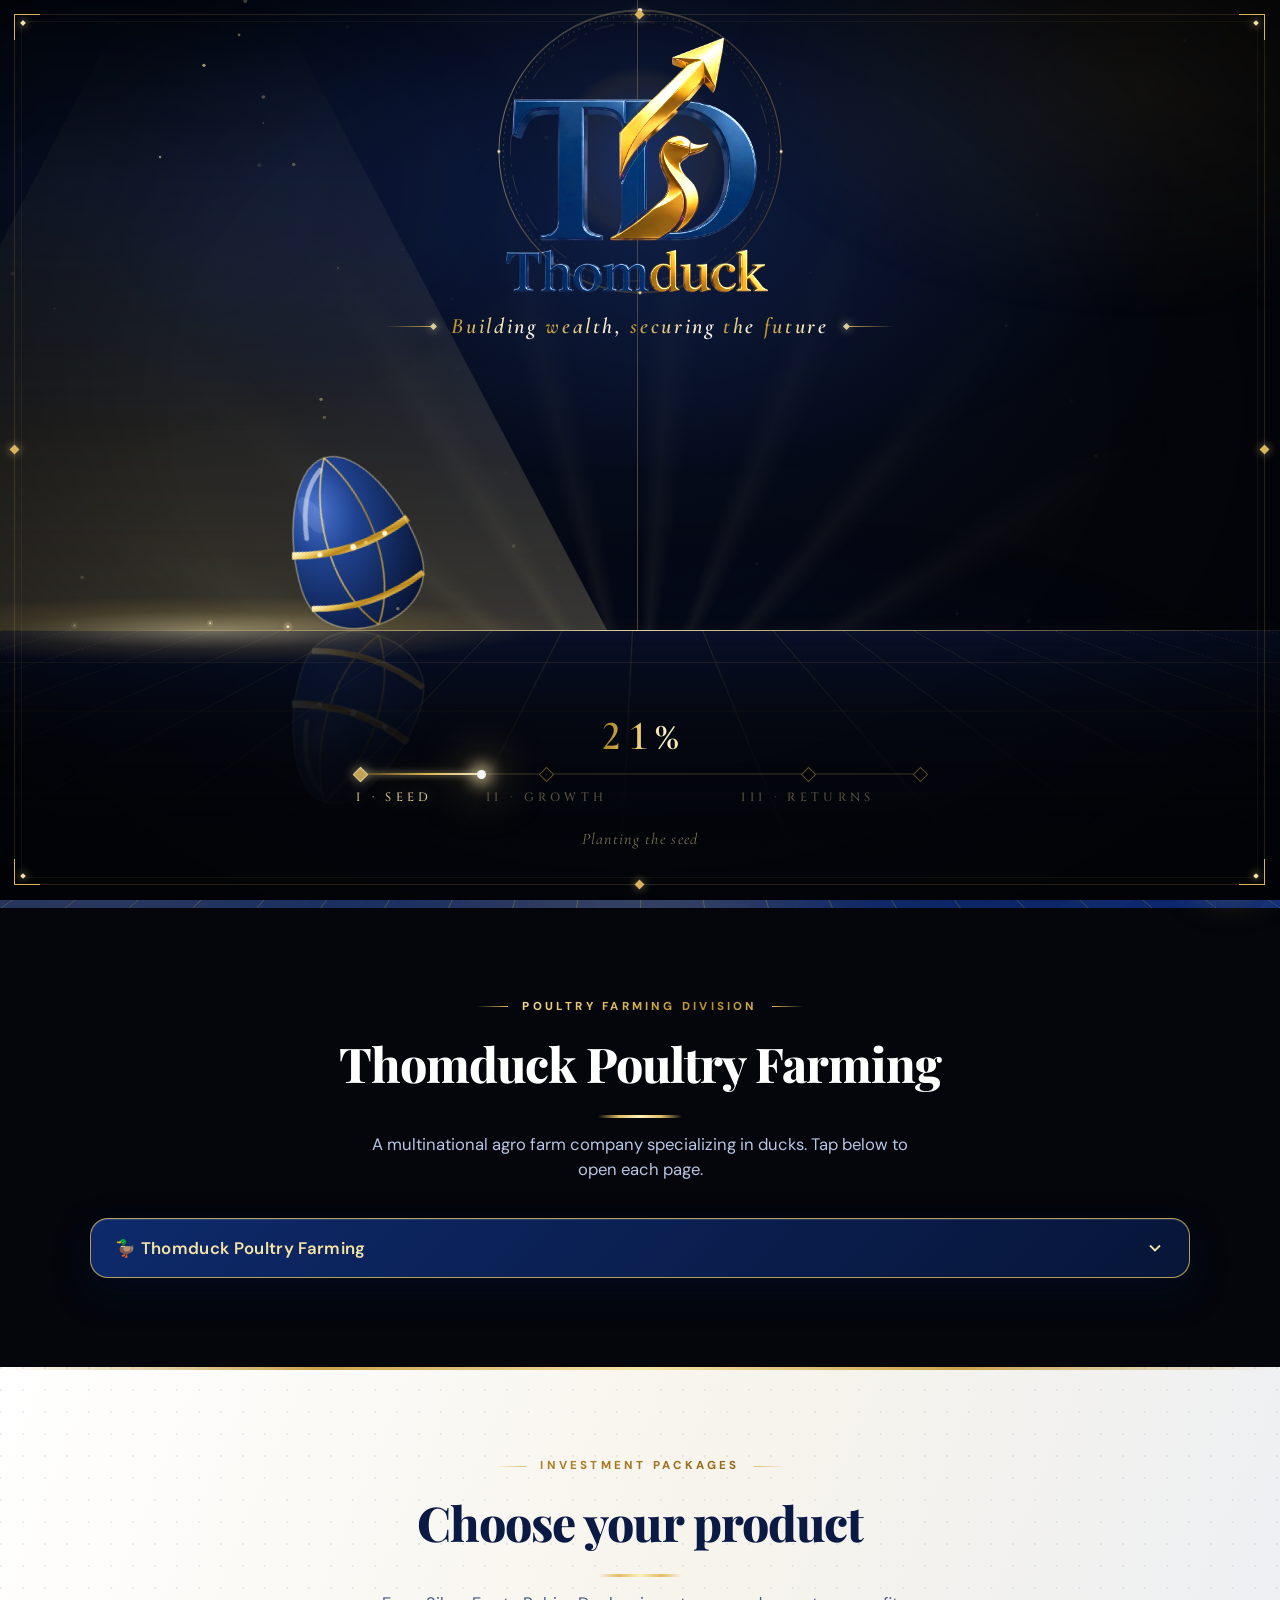
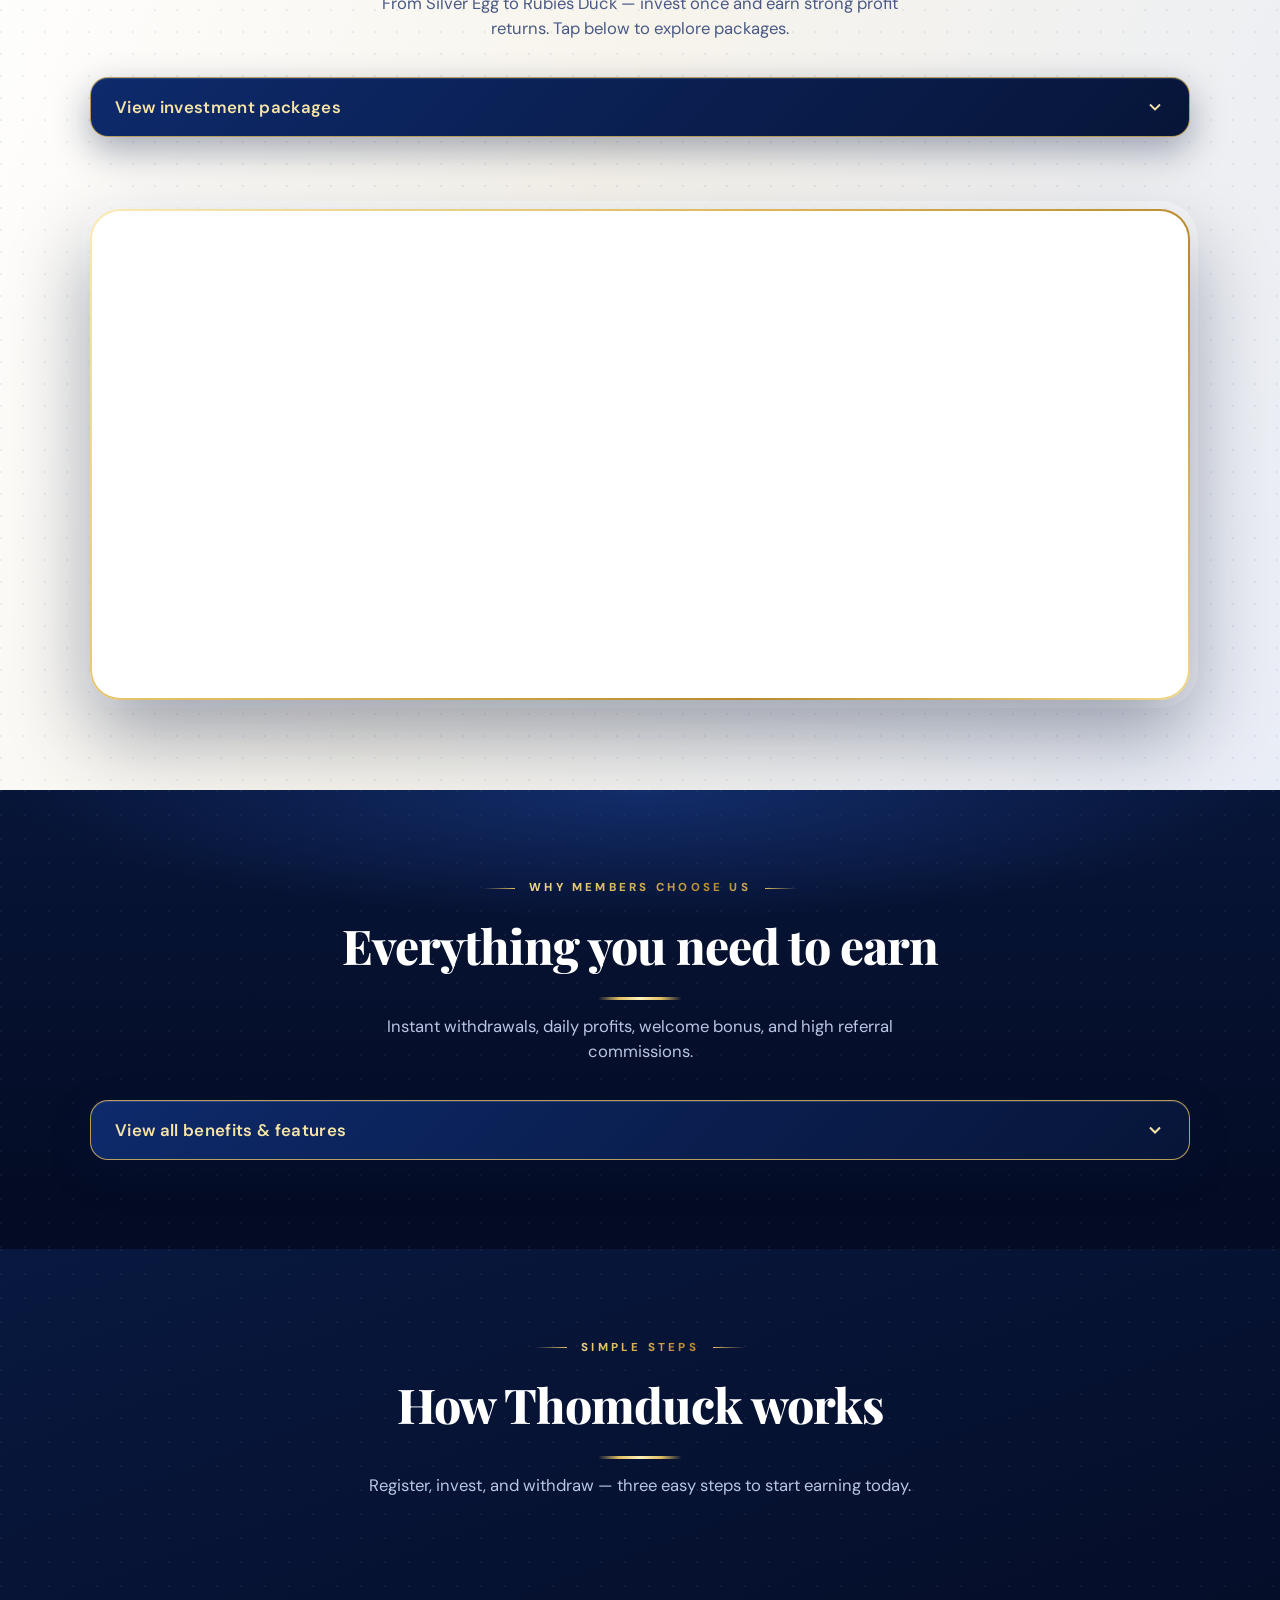
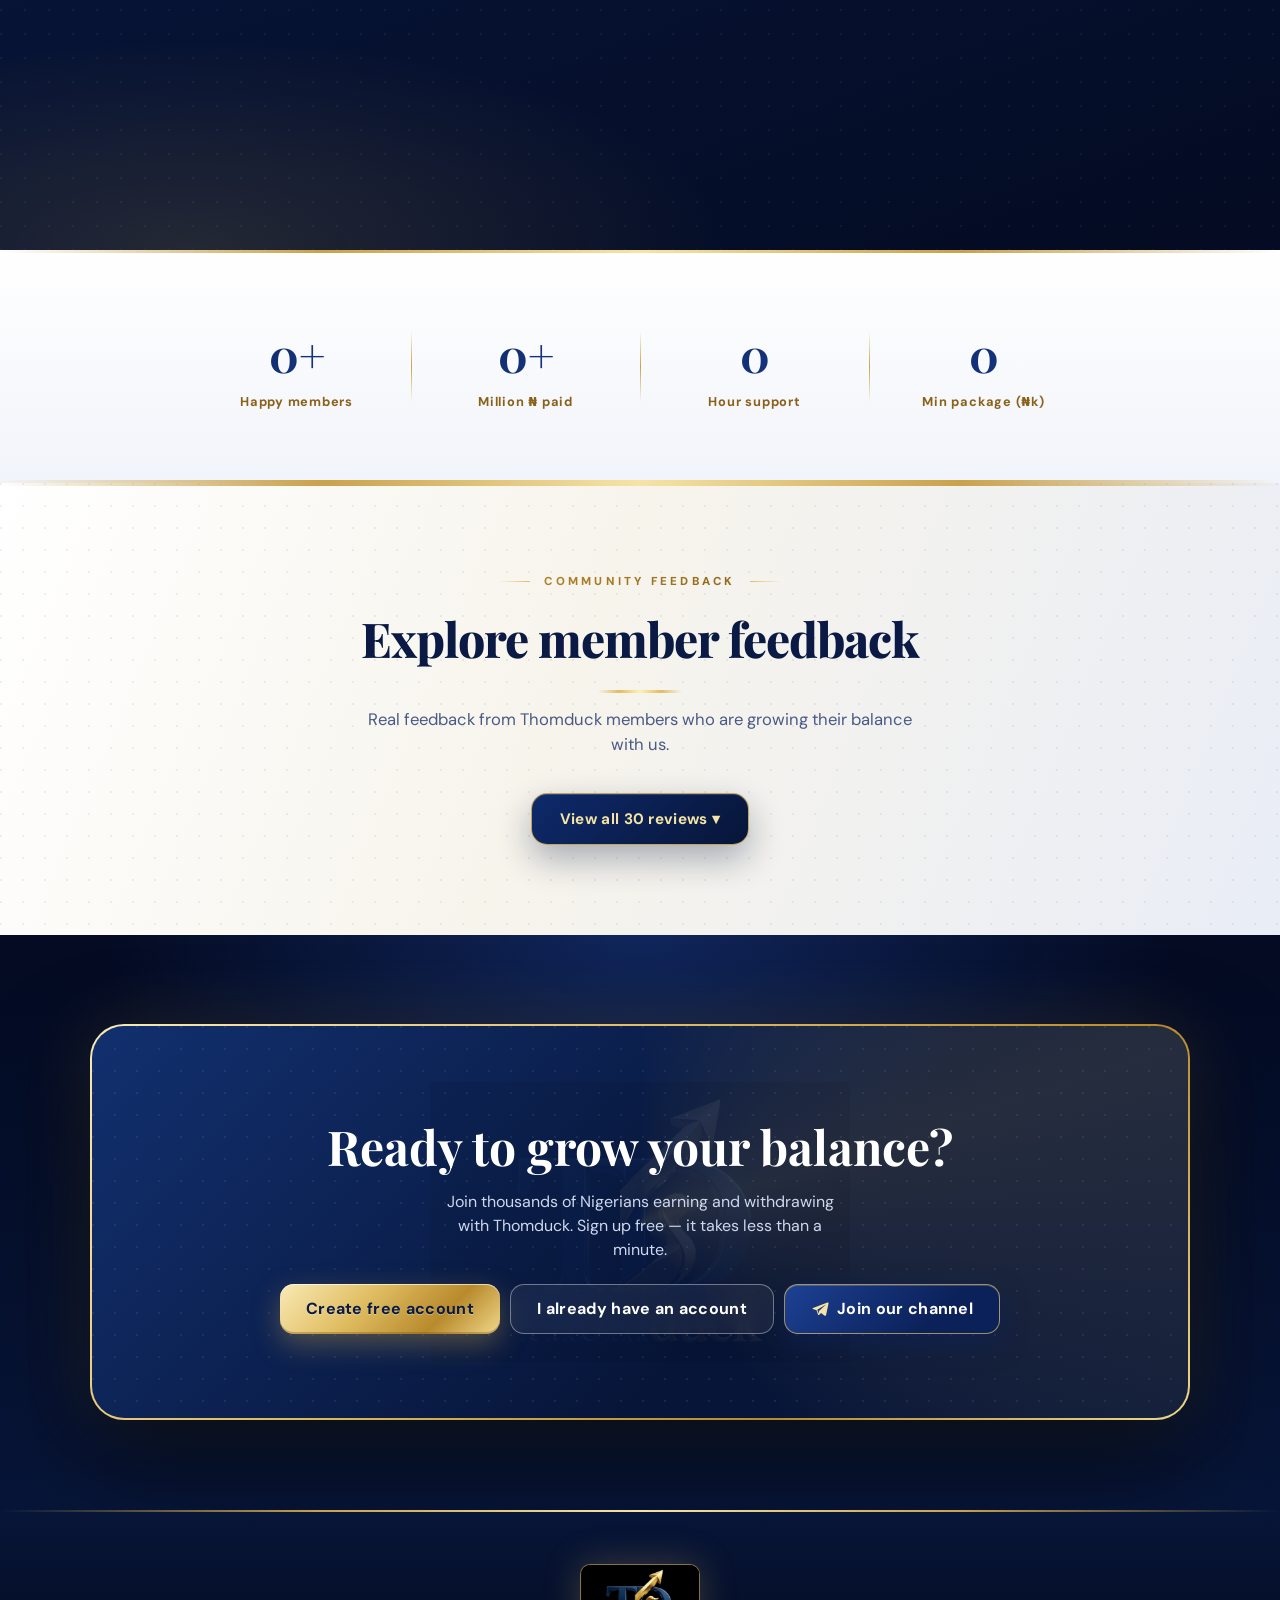
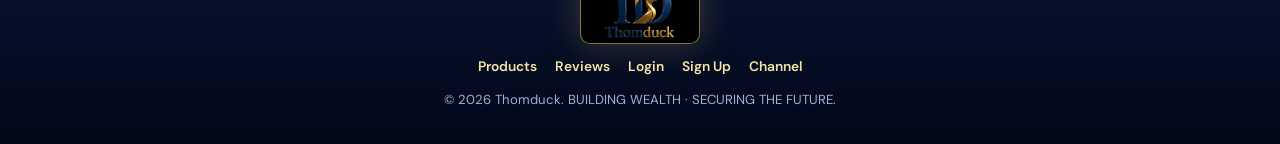
==== commit 9dcc0ee1: "Add files via upload" ====
--- a/index.html
+++ b/index.html
@@ -1087,6 +1087,29 @@
 @keyframes wdSwap{0%{opacity:0;transform:translateY(10px)}100%{opacity:1;transform:none}}
 body.loading:not(.pl-soon) #main-site-content{visibility:hidden}
 body:not(.pl-open) #main-site-content *{animation-play-state:paused!important}
+
+/* ===== Thomduck Poultry Farming dropdown ===== */
+#poultry .pf-wrap{margin-top:8px}
+.pf-panel{display:grid;grid-template-rows:0fr;opacity:0;visibility:hidden;transition:grid-template-rows .45s cubic-bezier(.4,0,.2,1),opacity .35s,visibility 0s .45s}
+.pf-panel.open{grid-template-rows:1fr;opacity:1;visibility:visible;margin-top:22px;transition:grid-template-rows .45s cubic-bezier(.4,0,.2,1),opacity .35s,visibility 0s}
+.pf-inner{overflow:hidden;min-height:0}
+.pf-grid{display:grid;gap:14px;grid-template-columns:1fr;padding:4px}
+@media(min-width:640px){.pf-grid{grid-template-columns:1fr 1fr}}
+@media(min-width:980px){.pf-grid{grid-template-columns:repeat(3,1fr)}}
+.pf-card{display:flex;align-items:center;gap:14px;padding:16px 18px;border-radius:18px;text-decoration:none;color:#fff;
+  background:linear-gradient(135deg,#0e2a6b,#071538);border:1px solid rgba(224,189,98,.55);
+  box-shadow:0 12px 30px rgba(7,21,56,.28);transition:transform .25s,border-color .25s,box-shadow .25s}
+.pf-card:hover,.pf-card:focus-visible{transform:translateY(-3px);border-color:#f6e4a6;box-shadow:0 18px 40px rgba(7,21,56,.4),0 0 0 3px rgba(224,189,98,.2)}
+.pf-ico{flex:none;width:46px;height:46px;border-radius:14px;display:grid;place-items:center;font-size:1.4rem;background:rgba(224,189,98,.14);border:1px solid rgba(224,189,98,.4)}
+.pf-body{flex:1;min-width:0;display:flex;flex-direction:column;gap:3px}
+.pf-body strong{font-size:.98rem;line-height:1.25;color:#f6e4a6}
+.pf-body small{font-size:.8rem;line-height:1.4;color:#b9c5e2}
+.pf-arrow{flex:none;color:#e0bd62;font-size:1.2rem;transition:transform .25s}
+.pf-card:hover .pf-arrow{transform:translateX(4px)}
+html[data-site-theme="light"] body #poultry .section-title{color:#0a1a44}
+html[data-site-theme="light"] body #poultry .section-sub{color:#4a5a85!important}
+html[data-site-theme="light"] body #poultry .section-label{background:linear-gradient(135deg,#b88a2c,#8a6118);-webkit-background-clip:text;background-clip:text}
+@media(prefers-reduced-motion:reduce){.pf-panel,.pf-card,.pf-arrow{transition:none}}
 </style>
 </head>
 <body class="loading">
@@ -1909,6 +1932,7 @@
 <div class="dd" id="navMore">
 <button aria-expanded="false" class="btn btn-outline" id="navMoreBtn" type="button">More ▾</button>
 <div class="dd-menu">
+<a href="#poultry">Poultry Farming</a>
 <a href="#products">Products</a>
 <a href="#how">How it works</a>
 <a href="#reviews">Reviews</a>
@@ -1969,6 +1993,27 @@
 <span><i>◆</i> Instant withdrawals</span><span><i>◆</i> Daily profits</span><span><i>◆</i> Welcome bonus</span><span><i>◆</i> 24/7 support</span>
 </div>
 <a class="hx-scroll hx-in" style="--d:8" href="#products" aria-label="Scroll to products"><span></span></a>
+</section>
+
+<section class="section" id="poultry">
+<div class="section-inner">
+<div class="section-label">Poultry farming division</div>
+<h2 class="section-title">Thomduck Poultry Farming</h2>
+<p class="section-sub">A multinational agro farm company specializing in ducks. Tap below to open each page.</p>
+<div class="pf-wrap">
+<button aria-controls="pfPanel" aria-expanded="false" class="earn-toggle" id="pfToggle" type="button">
+<span class="earn-toggle-text">🦆 Thomduck Poultry Farming</span>
+<span aria-hidden="true" class="earn-chevron"><svg fill="none" height="20" stroke="currentColor" stroke-width="2.2" viewbox="0 0 24 24" width="20"><path d="M6 9l6 6 6-6"></path></svg></span>
+</button>
+<div class="pf-panel" id="pfPanel"><div class="pf-inner"><div class="pf-grid">
+<a class="pf-card" href="poultry/index.html"><span class="pf-ico" aria-hidden="true">🦆</span><span class="pf-body"><strong>Poultry Home</strong><small>Our story, mission and the ducks behind Thomduck.</small></span><span class="pf-arrow" aria-hidden="true">→</span></a>
+<a class="pf-card" href="poultry/global.html"><span class="pf-ico" aria-hidden="true">🌍</span><span class="pf-body"><strong>Global Presence — 144 Countries</strong><small>Explore partners and farms across every continent.</small></span><span class="pf-arrow" aria-hidden="true">→</span></a>
+<a class="pf-card" href="poultry/partnership.html"><span class="pf-ico" aria-hidden="true">🤝</span><span class="pf-body"><strong>Partnership Model</strong><small>See how your funds power real farm production.</small></span><span class="pf-arrow" aria-hidden="true">→</span></a>
+<a class="pf-card" href="poultry/operations.html"><span class="pf-ico" aria-hidden="true">🏭</span><span class="pf-body"><strong>Our Operations — 10 Stages</strong><small>From hatchery to export logistics, stage by stage.</small></span><span class="pf-arrow" aria-hidden="true">→</span></a>
+<a class="pf-card" href="poultry/co-owners.html"><span class="pf-ico" aria-hidden="true">🏛️</span><span class="pf-body"><strong>Co-Owners &amp; Governance</strong><small>Distributed ownership across five continents.</small></span><span class="pf-arrow" aria-hidden="true">→</span></a>
+</div></div></div>
+</div>
+</div>
 </section>
 
 <section class="section" id="products">
@@ -2215,6 +2260,17 @@
     if(e.data==='td-pl-done') done();
   });
   setTimeout(done,24000); /* safety net: never trap the visitor */
+})();
+</script>
+
+<script>
+(function(){
+  var t=document.getElementById('pfToggle'),p=document.getElementById('pfPanel');
+  if(!t||!p) return;
+  function set(o){t.setAttribute('aria-expanded',String(o));p.classList.toggle('open',o);}
+  t.addEventListener('click',function(){set(t.getAttribute('aria-expanded')!=='true');});
+  document.addEventListener('click',function(e){var a=e.target.closest&&e.target.closest('a[href="#poultry"]');if(a){set(true);}});
+  if(location.hash==='#poultry') set(true);
 })();
 </script>
 
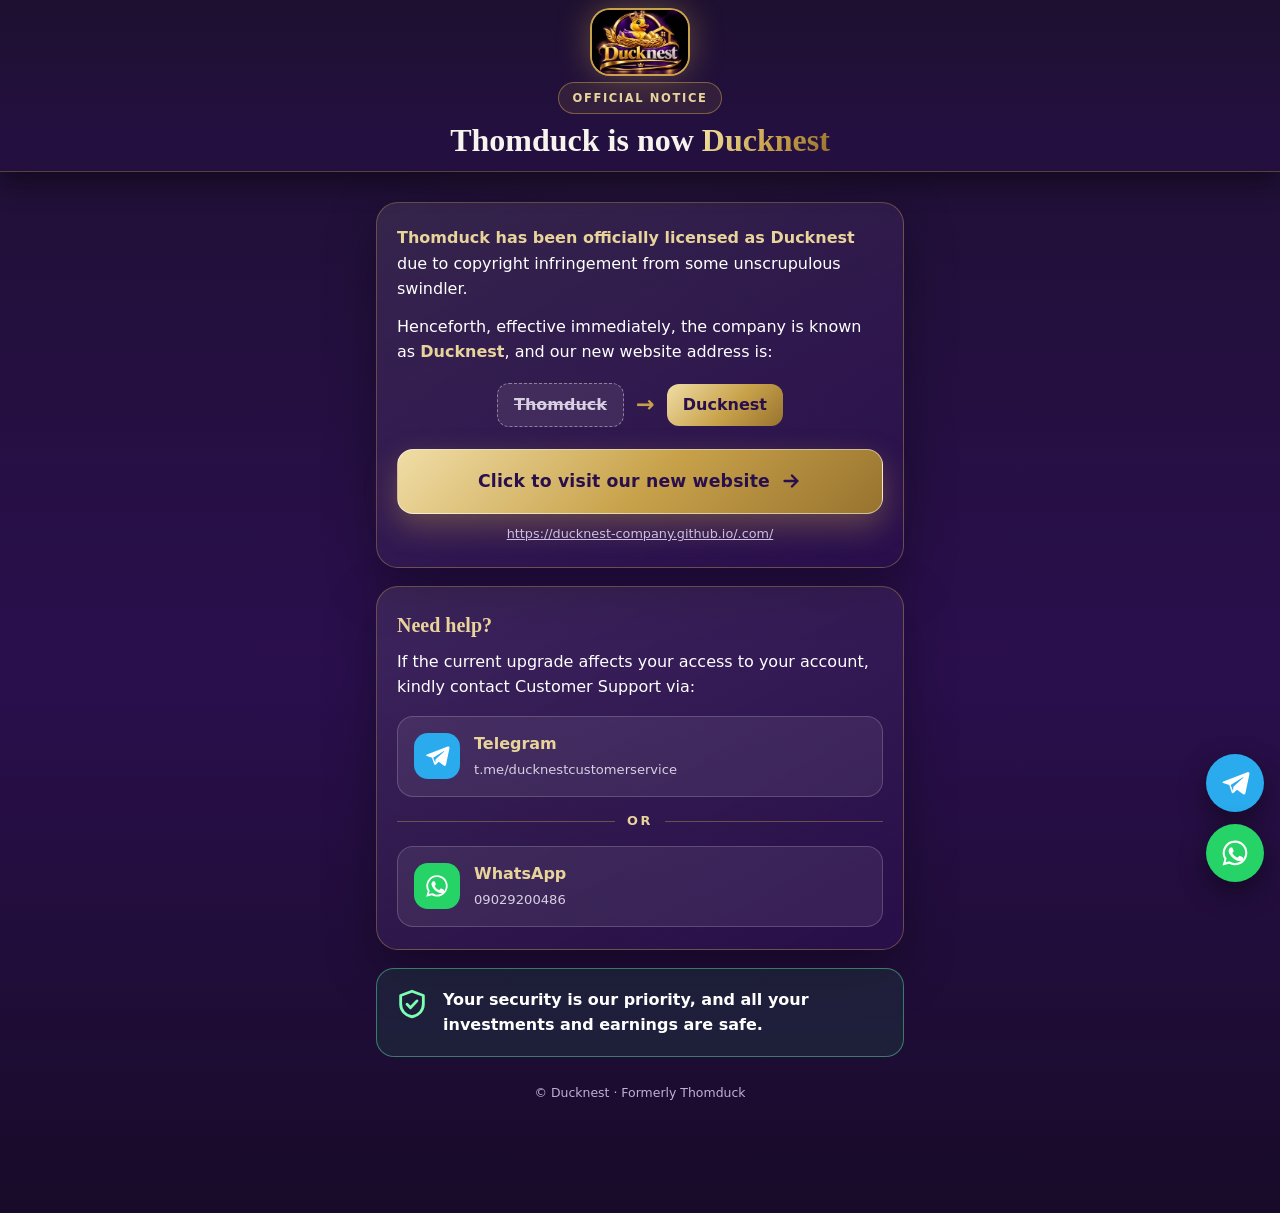
==== commit c1242511: "Rename notice.html to index.html" ====
--- a/index.html
+++ b/index.html
@@ -1,2499 +1,115 @@
 <!DOCTYPE html>
 <html lang="en">
 <head>
-<meta charset="utf-8"/>
-<meta name="viewport" content="width=device-width, initial-scale=1.0, maximum-scale=1.0, user-scalable=no"/>
-<meta name="theme-color" content="#0a0805"/>
-<title>Thomduck | Building Wealth & Securing the Future</title>
-<link rel="preconnect" href="https://fonts.googleapis.com">
-<link rel="preconnect" href="https://fonts.gstatic.com" crossorigin>
-<link href="https://fonts.googleapis.com/css2?family=Cormorant+Garamond:ital,wght@0,500;0,600;0,700;1,400;1,500;1,600&family=Playfair+Display:wght@500;600;700;800&family=DM+Sans:wght@300;400;500;600;700&display=swap" rel="stylesheet"/>
-<script>try{var _t=localStorage.getItem("td_site_theme");if(_t==="light")document.documentElement.setAttribute("data-site-theme","light")}catch(e){}</script>
+<meta charset="utf-8">
+<meta name="viewport" content="width=device-width,initial-scale=1">
+<meta name="theme-color" content="#2A0F4D">
+<title>Thomduck is now Ducknest | Official Notice</title>
+<meta name="description" content="Thomduck has been officially licensed as Ducknest. Visit our new website.">
 <style>
-/* ===== PRELOADER ===== */
-
-  :root{
-    --obsidian:#04060c;
-    --enamel:#14295a;
-    --gold:#d9b45a;
-    --gold-hi:#f4e2a8;
-    --ivory:#f3ecd8;
-    --serif:'Cormorant Garamond','Cormorant',Georgia,'Times New Roman',serif;
-  }
-  *{box-sizing:border-box;margin:0;padding:0}
-  html,body{min-height:100%;background:var(--obsidian);color:var(--gold-hi);font-family:var(--serif)}
-  body.loading{overflow:hidden;height:100%}
-
-
-body.loading{overflow:hidden !important; height:100vh !important}
-
-/* ===== MAIN SITE ===== */
-
-:root{
-  --bg:#0a0805;--bg2:#120e09;--card:#1a140c;--card2:#221a10;--border:#3a3020;
-  --gold:#e8c547;--gold-light:#f5e6a3;--gold-dark:#b8962e;--text:#f5eedc;--muted:#9a8658;
-  --success:#2ecc71;--white:#fff;--green:#1a7a3c;
-}
-*{margin:0;padding:0;box-sizing:border-box;-webkit-tap-highlight-color:transparent}
-html{scroll-behavior:smooth}
-body{font-family:"DM Sans",system-ui,sans-serif;background:var(--bg);color:var(--text);overflow-x:hidden;line-height:1.5}
-h1,h2,h3,h4{font-family:"Playfair Display",serif;font-weight:700}
-a{color:inherit}
-
-/* NAV */
-.nav{position:fixed;top:0;left:0;right:0;z-index:1000;display:flex;align-items:center;justify-content:space-between;padding:12px 18px;background:rgba(10,8,5,.75);backdrop-filter:blur(16px);-webkit-backdrop-filter:blur(16px);border-bottom:1px solid rgba(232,197,71,.12);transition:.3s}
-.nav.scrolled{background:rgba(10,8,5,.95);box-shadow:0 8px 32px rgba(0,0,0,.5)}
-.nav-brand{display:flex;align-items:center;gap:10px;text-decoration:none;color:var(--gold)}
-.nav-brand img{width:54px;height:40px;border-radius:8px;object-fit:contain;background:#03060d;box-shadow:0 0 18px rgba(232,197,71,.3)}
-.nav-brand span{font-family:"Playfair Display",serif;font-size:1.15rem;font-weight:700}
-.nav-actions{display:flex;gap:8px;align-items:center}
-.btn{display:inline-flex;align-items:center;justify-content:center;gap:8px;height:42px;padding:0 18px;border-radius:12px;font-size:.9rem;font-weight:600;border:none;cursor:pointer;text-decoration:none;font-family:inherit;transition:transform .2s,box-shadow .2s,background .2s}
-.btn:active{transform:scale(.97)}
-.btn-gold{background:linear-gradient(135deg,var(--gold),#f0d56a,var(--gold-dark));color:#1a1408;box-shadow:0 6px 22px rgba(232,197,71,.35)}
-.btn-gold:hover{box-shadow:0 8px 28px rgba(232,197,71,.5)}
-.btn-outline{background:transparent;color:var(--gold);border:1px solid rgba(232,197,71,.45)}
-.btn-outline:hover{background:rgba(232,197,71,.08)}
-.btn-green{background:linear-gradient(135deg,#1f9d4a,#157a38);color:#fff;box-shadow:0 6px 20px rgba(31,157,74,.35)}
-.btn-lg{height:50px;padding:0 26px;font-size:1rem;border-radius:14px}
-.btn-block{width:100%}
-
-/* DROPDOWN */
-.dd{position:relative}
-.dd-menu{position:absolute;top:calc(100% + 8px);right:0;min-width:180px;background:linear-gradient(160deg,#241c0f,#151109);border:1px solid rgba(232,197,71,.3);border-radius:14px;padding:8px;box-shadow:0 18px 50px rgba(0,0,0,.55);opacity:0;visibility:hidden;transform:translateY(-8px);transition:.22s;z-index:50}
-.dd.open .dd-menu{opacity:1;visibility:visible;transform:none}
-.dd-menu a{display:flex;align-items:center;gap:10px;padding:11px 14px;border-radius:10px;font-size:.88rem;color:var(--text);text-decoration:none}
-.dd-menu a:hover{background:rgba(232,197,71,.1);color:var(--gold)}
-.dd-menu .ico{width:22px;height:22px;flex-shrink:0}
-
-/* TICKER */
-.live-ticker{position:fixed;top:64px;left:0;right:0;z-index:900;background:linear-gradient(90deg,#1a140c,#241c0f,#1a140c);border-bottom:1px solid rgba(232,197,71,.18);overflow:hidden;height:34px;display:flex;align-items:center}
-.ticker-track{display:flex;gap:40px;white-space:nowrap;animation:ticker 45s linear infinite}
-.ticker-item{font-size:.78rem;color:var(--muted)}
-.ticker-item strong{color:var(--success);font-weight:700}
-.ticker-item .name{color:var(--gold);font-weight:600}
-@keyframes ticker{0%{transform:translateX(0)}100%{transform:translateX(-50%)}}
-
-/* HERO */
-.hero{position:relative;min-height:100vh;display:flex;align-items:center;justify-content:center;padding:110px 18px 50px;overflow:hidden}
-.hero-bg{position:absolute;inset:0;background:radial-gradient(ellipse 80% 55% at 50% 15%,rgba(232,197,71,.15),transparent 55%),radial-gradient(ellipse 50% 40% at 85% 75%,rgba(184,150,46,.08),transparent 50%),var(--bg)}
-.hero-particles{position:absolute;inset:0;pointer-events:none;overflow:hidden}
-.particle{position:absolute;border-radius:50%;background:var(--gold);opacity:.3;animation:floatUp linear infinite}
-@keyframes floatUp{0%{transform:translateY(100vh) scale(0);opacity:0}10%{opacity:.4}90%{opacity:.2}100%{transform:translateY(-15vh) scale(1);opacity:0}}
-.hero-inner{position:relative;z-index:2;width:min(1100px,100%);display:grid;grid-template-columns:1.05fr .95fr;gap:36px;align-items:center}
-.hero-copy{animation:fadeUp .9s ease both}
-.hero-badge{display:inline-flex;align-items:center;gap:8px;padding:6px 14px;border-radius:999px;background:rgba(232,197,71,.1);border:1px solid rgba(232,197,71,.28);color:var(--gold);font-size:.75rem;font-weight:600;margin-bottom:16px}
-.hero-badge .dot{width:7px;height:7px;border-radius:50%;background:var(--success);box-shadow:0 0 10px var(--success);animation:pulse 1.6s ease infinite}
-@keyframes pulse{0%,100%{opacity:1;transform:scale(1)}50%{opacity:.45;transform:scale(.85)}}
-.hero h1{font-size:clamp(2rem,4.8vw,3.2rem);line-height:1.12;margin-bottom:14px}
-.hero h1 em{font-style:normal;background:linear-gradient(120deg,var(--gold-light),var(--gold),var(--gold-dark));-webkit-background-clip:text;-webkit-text-fill-color:transparent;background-clip:text}
-.hero-sub{font-size:1.02rem;color:var(--muted);margin-bottom:24px;max-width:420px}
-.hero-ctas{display:flex;flex-wrap:wrap;gap:10px;margin-bottom:28px}
-.hero-stats{display:flex;gap:24px;flex-wrap:wrap}
-.hero-stat strong{display:block;font-size:1.4rem;color:var(--gold);font-family:"Playfair Display",serif}
-.hero-stat span{font-size:.75rem;color:var(--muted)}
-.hero-visual{position:relative;animation:fadeUp 1s .12s ease both}
-.hero-visual img{width:100%;max-height:760px;height:auto;border-radius:22px;box-shadow:0 28px 70px rgba(0,0,0,.55),0 0 0 1px rgba(232,197,71,.2);object-fit:contain;aspect-ratio:auto}
-.hero-float{position:absolute;background:linear-gradient(145deg,#2a2214,#151109);border:1px solid rgba(232,197,71,.35);border-radius:14px;padding:10px 14px;box-shadow:0 14px 36px rgba(0,0,0,.5);animation:floatY 4s ease-in-out infinite}
-.hero-float.f1{bottom:10%;left:-6%;animation-delay:0s}
-.hero-float.f2{top:8%;right:-4%;animation-delay:1.1s}
-.hero-float .f-label{font-size:.68rem;color:var(--muted)}
-.hero-float .f-value{font-size:1rem;font-weight:700;color:var(--success)}
-@keyframes floatY{0%,100%{transform:translateY(0)}50%{transform:translateY(-12px)}}
-@keyframes fadeUp{from{opacity:0;transform:translateY(28px)}to{opacity:1;transform:none}}
-
-/* SECTIONS */
-.section{padding:72px 18px;position:relative}
-.section-inner{width:min(1100px,100%);margin:0 auto}
-.section-label{display:inline-block;font-size:.72rem;font-weight:700;letter-spacing:2px;text-transform:uppercase;color:var(--gold);margin-bottom:8px}
-.section-title{font-size:clamp(1.6rem,3.2vw,2.35rem);margin-bottom:10px}
-.section-sub{color:var(--muted);font-size:1rem;max-width:520px;margin-bottom:36px}
-
-/* BANNERS */
-.banner-stack{display:flex;flex-direction:column;gap:22px}
-.banner-card{border-radius:20px;overflow:hidden;border:1px solid rgba(232,197,71,.22);box-shadow:0 20px 50px rgba(0,0,0,.4);opacity:0;transform:translateY(36px);transition:opacity .7s,transform .7s}
-.banner-card.visible{opacity:1;transform:none}
-.banner-card img{width:100%;display:block;aspect-ratio:21/9;object-fit:cover}
-.banner-card a.banner-hit{display:block;position:relative}
-.banner-card a.banner-hit::after{content:"";position:absolute;inset:0;background:linear-gradient(0deg,rgba(0,0,0,.15),transparent 40%);pointer-events:none}
-
-/* PRODUCTS */
-.products-grid{display:grid;grid-template-columns:repeat(4,1fr);gap:16px}
-.product-card{background:linear-gradient(165deg,#1f1810,#120e09);border:1px solid rgba(232,197,71,.28);border-radius:18px;padding:0;overflow:hidden;opacity:0;transform:translateY(28px);transition:opacity .55s,transform .55s,border-color .25s,box-shadow .25s}
-.product-card.visible{opacity:1;transform:none}
-.product-card:hover{border-color:rgba(232,197,71,.55);box-shadow:0 16px 40px rgba(232,197,71,.12)}
-.product-card img{width:100%;display:block}
-.product-card .pc-body{padding:14px 16px 18px}
-.product-card h4{font-size:1.15rem;color:var(--gold);margin-bottom:4px}
-.product-card .pc-desc{font-size:.82rem;color:var(--muted);margin-bottom:12px;min-height:2.4em}
-.product-meta{display:flex;justify-content:space-between;margin-bottom:14px;font-size:.85rem}
-.product-meta span{color:var(--muted)}
-.product-meta strong{color:var(--gold);display:block;font-size:1.05rem;margin-top:2px}
-
-/* STEPS */
-.steps{display:grid;grid-template-columns:repeat(3,1fr);gap:16px}
-.step{background:linear-gradient(160deg,var(--card2),var(--card));border:1px solid var(--border);border-radius:18px;padding:26px 18px;text-align:center;opacity:0;transform:translateY(24px);transition:opacity .55s,transform .55s}
-.step.visible{opacity:1;transform:none}
-.step-num{width:46px;height:46px;margin:0 auto 14px;border-radius:50%;background:linear-gradient(135deg,var(--gold),var(--gold-dark));color:#1a1408;font-weight:800;font-size:1.15rem;display:grid;place-items:center;font-family:"Playfair Display",serif;box-shadow:0 8px 22px rgba(232,197,71,.3)}
-.step h4{font-size:1.1rem;color:var(--gold);margin-bottom:6px}
-.step p{font-size:.88rem;color:var(--muted)}
-
-/* STATS */
-.stats-band{background:linear-gradient(135deg,#1f1810,#120e09);border-top:1px solid rgba(232,197,71,.18);border-bottom:1px solid rgba(232,197,71,.18);padding:44px 18px}
-.stats-row{width:min(900px,100%);margin:0 auto;display:grid;grid-template-columns:repeat(4,1fr);gap:16px;text-align:center}
-.stat-item strong{display:block;font-size:clamp(1.5rem,2.8vw,2.1rem);color:var(--gold);font-family:"Playfair Display",serif}
-.stat-item span{font-size:.8rem;color:var(--muted)}
-
-/* REVIEWS */
-.reviews-grid{display:grid;grid-template-columns:repeat(3,1fr);gap:14px}
-.review-card{background:var(--card);border:1px solid var(--border);border-radius:16px;padding:20px;opacity:0;transform:translateY(20px);transition:opacity .5s,transform .5s}
-.review-card.visible{opacity:1;transform:none}
-.review-stars{color:var(--gold);letter-spacing:2px;margin-bottom:8px;font-size:.95rem}
-.review-text{font-size:.9rem;margin-bottom:14px;line-height:1.55}
-.review-user{display:flex;align-items:center;gap:10px}
-.review-avatar{width:40px;height:40px;border-radius:50%;background:linear-gradient(145deg,#fff09b,var(--gold));color:#1b1408;display:grid;place-items:center;font-weight:800;font-size:.85rem}
-.review-name{font-weight:700;font-size:.88rem}
-.review-meta{font-size:.72rem;color:var(--muted)}
-
-/* CTA */
-.cta-banner{position:relative;border-radius:24px;overflow:hidden;border:1px solid rgba(232,197,71,.28);background:linear-gradient(135deg,#2a2214,#151109);padding:44px 28px;text-align:center;box-shadow:0 28px 70px rgba(0,0,0,.45)}
-.cta-banner::before{content:"";position:absolute;inset:-45%;background:conic-gradient(from 0deg,transparent,rgba(232,197,71,.07),transparent 40%);animation:spinSlow 14s linear infinite}
-@keyframes spinSlow{to{transform:rotate(360deg)}}
-.cta-banner>*{position:relative;z-index:1}
-.cta-banner h2{font-size:clamp(1.5rem,2.8vw,2.1rem);margin-bottom:8px}
-.cta-banner p{color:var(--muted);margin-bottom:22px;max-width:420px;margin-left:auto;margin-right:auto}
-.cta-actions{display:flex;flex-wrap:wrap;gap:10px;justify-content:center}
-
-/* FOOTER */
-footer{padding:36px 18px 24px;border-top:1px solid rgba(232,197,71,.1);text-align:center}
-.footer-logo{width:120px;height:80px;object-fit:contain;background:#03060d;border-radius:10px;margin:0 auto 10px;display:block;box-shadow:0 0 20px rgba(232,197,71,.2)}
-footer p{color:var(--muted);font-size:.82rem}
-.footer-links{display:flex;gap:18px;justify-content:center;margin:12px 0 14px;flex-wrap:wrap}
-.footer-links a{color:var(--gold);text-decoration:none;font-size:.86rem;font-weight:500}
-
-/* FLOATING CHAT */
-.chat-fab{position:fixed;right:18px;bottom:22px;z-index:1200}
-.chat-btn{width:58px;height:58px;border-radius:50%;border:none;cursor:pointer;background:linear-gradient(145deg,var(--gold),var(--gold-dark));color:#1a1408;box-shadow:0 10px 32px rgba(232,197,71,.45);display:grid;place-items:center;transition:transform .25s,box-shadow .25s}
-.chat-btn:hover{transform:scale(1.06);box-shadow:0 14px 40px rgba(232,197,71,.55)}
-.chat-btn svg{width:28px;height:28px}
-.chat-panel{position:absolute;bottom:70px;right:0;width:220px;background:linear-gradient(160deg,#241c0f,#151109);border:1px solid rgba(232,197,71,.35);border-radius:18px;padding:12px;box-shadow:0 20px 55px rgba(0,0,0,.6);opacity:0;visibility:hidden;transform:translateY(12px) scale(.96);transition:.25s;transform-origin:bottom right}
-.chat-fab.open .chat-panel{opacity:1;visibility:visible;transform:none}
-.chat-panel h5{font-size:.72rem;letter-spacing:1.5px;text-transform:uppercase;color:var(--muted);padding:4px 8px 10px;font-family:"DM Sans",sans-serif;font-weight:600}
-.chat-link{display:flex;align-items:center;gap:12px;padding:12px 12px;border-radius:12px;text-decoration:none;color:var(--text);font-weight:600;font-size:.92rem;margin-bottom:6px;transition:background .2s}
-.chat-link:last-child{margin-bottom:0}
-.chat-link:hover{background:rgba(232,197,71,.1)}
-.chat-link .ci{width:40px;height:40px;border-radius:12px;display:grid;place-items:center;flex-shrink:0}
-.chat-link.wa .ci{background:#25D366}
-.chat-link.tg .ci{background:#2AABEE}
-.chat-link svg{width:22px;height:22px;fill:#fff}
-
-/* MOBILE */
-@media(max-width:900px){
-  .hero-inner{grid-template-columns:1fr;gap:28px;text-align:center}
-  .hero-sub{margin-left:auto;margin-right:auto}
-  .hero-ctas,.hero-stats{justify-content:center}
-  .hero-float{display:none}
-  .products-grid{grid-template-columns:1fr 1fr}
-  .steps{grid-template-columns:1fr}
-  .stats-row{grid-template-columns:1fr 1fr;gap:20px}
-  .reviews-grid{grid-template-columns:1fr}
-  .banner-card img{aspect-ratio:16/9}
-}
-@media(max-width:520px){
-  .nav-brand span{display:none}
-  .products-grid{grid-template-columns:1fr}
-  .btn{height:40px;padding:0 14px;font-size:.84rem}
-  .hero{padding-top:100px}
-  .live-ticker{top:60px}
-}
-
-/* EARN DROPDOWN */
-.earn-dropdown{margin-top:8px}
-.earn-toggle{width:100%;display:flex;align-items:center;justify-content:space-between;gap:14px;padding:16px 20px;border-radius:16px;border:1px solid rgba(232,197,71,.35);background:linear-gradient(145deg,#241c0f,#151109);color:var(--gold);font-family:inherit;font-size:1rem;font-weight:600;cursor:pointer;transition:border-color .25s,box-shadow .25s,background .25s;box-shadow:0 8px 28px rgba(0,0,0,.3)}
-.earn-toggle:hover{border-color:rgba(232,197,71,.55);box-shadow:0 12px 36px rgba(232,197,71,.12)}
-.earn-toggle[aria-expanded="true"]{border-color:rgba(232,197,71,.6);background:linear-gradient(145deg,#2a2214,#1a140c)}
-.earn-chevron{display:grid;place-items:center;transition:transform .3s ease;flex-shrink:0}
-.earn-toggle[aria-expanded="true"] .earn-chevron{transform:rotate(180deg)}
-.earn-panel{max-height:0;overflow:hidden;transition:max-height .55s cubic-bezier(.4,0,.2,1),opacity .35s;opacity:0}
-.earn-panel.open{max-height:6000px;opacity:1;margin-top:18px}
-.banner-caption{padding:16px 18px 18px;background:linear-gradient(180deg,rgba(26,20,12,.95),rgba(18,14,9,.98));border-top:1px solid rgba(232,197,71,.15)}
-.banner-caption h4{font-size:1.05rem;color:var(--gold);margin-bottom:6px;font-family:"Playfair Display",serif}
-.banner-caption p{font-size:.88rem;color:var(--muted);line-height:1.55;margin:0}
-.banner-card{display:flex;flex-direction:column}
-.banner-card .banner-hit{flex-shrink:0}
-.banner-card img{aspect-ratio:21/9;object-fit:cover}
-@media(max-width:900px){.banner-card img{aspect-ratio:16/9}}
-
-
-/* Enhanced product dropdown */
-.products-toggle-wrap{margin-top:8px}
-.products-panel{max-height:0;overflow:hidden;transition:max-height .6s cubic-bezier(.4,0,.2,1),opacity .4s;opacity:0}
-.products-panel.open{max-height:8000px;opacity:1;margin-top:22px}
-
-/* Premium enhancements */
-.product-card{transition:opacity .55s,transform .55s,border-color .3s,box-shadow .3s,translate .3s}
-.product-card:hover{transform:translateY(-6px);box-shadow:0 22px 50px rgba(232,197,71,.18)}
-.hero-badge{animation:badgeGlow 3s ease-in-out infinite}
-@keyframes badgeGlow{0%,100%{box-shadow:0 0 0 0 rgba(232,197,71,.2)}50%{box-shadow:0 0 20px 4px rgba(232,197,71,.25)}}
-.btn-gold{position:relative;overflow:hidden}
-.btn-gold::after{
-  content:"";position:absolute;inset:0;
-  background:linear-gradient(105deg,transparent 40%,rgba(255,255,255,.35) 50%,transparent 60%);
-  transform:translateX(-120%);transition:none;
-}
-.btn-gold:hover::after{animation:btnShine 0.8s ease}
-@keyframes btnShine{to{transform:translateX(120%)}}
-.section-title{position:relative}
-.review-card:hover{border-color:rgba(232,197,71,.4);transform:translateY(-4px);box-shadow:0 12px 32px rgba(0,0,0,.35)}
-.step:hover{border-color:rgba(232,197,71,.45);transform:translateY(-4px)}
-.stat-item strong{text-shadow:0 0 30px rgba(232,197,71,.3)}
-.live-ticker{box-shadow:0 4px 20px rgba(0,0,0,.3)}
-.nav{transition:background .35s,box-shadow .35s,backdrop-filter .35s}
-.chat-btn{animation:chatPulse 2.5s ease-in-out infinite}
-@keyframes chatPulse{0%,100%{box-shadow:0 10px 32px rgba(232,197,71,.45)}50%{box-shadow:0 10px 42px rgba(232,197,71,.7),0 0 0 8px rgba(232,197,71,.08)}}
-
-
-/* Legendary polish */
-body{background:var(--bg)}
-.hero h1{text-shadow:0 4px 40px rgba(232,197,71,.15)}
-.product-card .pc-body{position:relative}
-.product-card h4{letter-spacing:.3px}
-.cta-banner{box-shadow:0 28px 70px rgba(0,0,0,.45),0 0 0 1px rgba(232,197,71,.15),inset 0 1px 0 rgba(255,255,255,.04)}
-.banner-card{transition:opacity .7s,transform .7s,box-shadow .4s}
-.banner-card:hover{box-shadow:0 24px 60px rgba(232,197,71,.12)}
-.review-stars{filter:drop-shadow(0 0 6px rgba(232,197,71,.35))}
-footer{background:linear-gradient(180deg,transparent,rgba(18,14,9,.6))}
-.nav-brand img{transition:box-shadow .3s,transform .3s}
-.nav-brand:hover img{transform:scale(1.06);box-shadow:0 0 28px rgba(232,197,71,.5)}
-@media(max-width:520px){
-}
-
-
-/* =========================================================
-   THOMDUCK SIGNATURE EDITION — midnight navy + champagne
-   Visual-only refinement; existing page sections and flows
-   are retained, with responsive and reduced-motion support.
-   ========================================================= */
-:root{
-  --bg:#070b14;
-  --bg2:#0c1322;
-  --card:#101a2b;
-  --card2:#142138;
-  --border:rgba(213,184,112,.24);
-  --gold:#d8bd78;
-  --gold-light:#f4e8c4;
-  --gold-dark:#a9843f;
-  --text:#f4f2ec;
-  --muted:#a8b2c3;
-  --success:#5bd6a0;
-  --white:#fff;
-  --green:#1b8b63;
-}
-html{scroll-padding-top:110px}
-body{
-  background:
-    radial-gradient(ellipse at 14% 5%,rgba(58,86,137,.16),transparent 38%),
-    radial-gradient(ellipse at 88% 36%,rgba(185,148,69,.08),transparent 32%),
-    var(--bg);
-  color:var(--text);
-}
-::selection{background:rgba(216,189,120,.35);color:#fff}
-.nav{
-  padding:13px clamp(14px,3vw,34px);
-  background:rgba(7,11,20,.78);
-  border-bottom:1px solid rgba(216,189,120,.18);
-  box-shadow:0 8px 36px rgba(0,0,0,.14);
-}
-.nav.scrolled{background:rgba(7,11,20,.96);box-shadow:0 12px 38px rgba(0,0,0,.4)}
-.nav-brand{color:var(--gold-light);gap:12px}
-.nav-brand img,.footer-logo{
-  border:1px solid rgba(216,189,120,.5);
-  box-shadow:0 0 0 4px rgba(216,189,120,.055),0 10px 28px rgba(0,0,0,.28);
-}
-.nav-brand span{letter-spacing:.04em}
-.btn{border-radius:13px;letter-spacing:.01em}
-.btn-gold{
-  background:linear-gradient(130deg,#f4e8c4 0%,#d8bd78 48%,#a9843f 100%);
-  color:#10131a;
-  box-shadow:0 8px 24px rgba(185,148,69,.2),inset 0 1px rgba(255,255,255,.5);
-}
-.btn-gold:hover{box-shadow:0 12px 32px rgba(185,148,69,.32);transform:translateY(-2px)}
-.btn-outline{border-color:rgba(216,189,120,.55);color:var(--gold-light);background:rgba(255,255,255,.025)}
-.btn-outline:hover{background:rgba(216,189,120,.1)}
-.btn-green{background:linear-gradient(135deg,#218a69,#12624f);box-shadow:0 8px 22px rgba(33,138,105,.2)}
-.dd-menu,.chat-panel{
-  background:linear-gradient(155deg,rgba(22,34,55,.98),rgba(9,15,27,.99));
-  border:1px solid rgba(216,189,120,.3);
-  box-shadow:0 24px 64px rgba(0,0,0,.55);
-  backdrop-filter:blur(22px);
-}
-.dd-menu a:hover,.chat-link:hover{background:rgba(216,189,120,.1);color:var(--gold-light)}
-.live-ticker{
-  background:linear-gradient(90deg,#101b2e,#17243a,#101b2e);
-  border-bottom-color:rgba(216,189,120,.22);
-}
-.ticker-item{color:#c2cbd8}
-.ticker-item strong{color:var(--success)}
-.ticker-item .name{color:var(--gold-light)}
-.hero{isolation:isolate}
-.hero-bg{
-  background:
-    radial-gradient(ellipse 70% 60% at 78% 28%,rgba(62,93,150,.22),transparent 62%),
-    radial-gradient(ellipse 50% 45% at 20% 74%,rgba(216,189,120,.1),transparent 65%),
-    linear-gradient(145deg,#080d18,#0a1221 58%,#080d18);
-}
-.hero-badge{
-  background:rgba(216,189,120,.085);
-  border-color:rgba(216,189,120,.32);
-  color:var(--gold-light);
-}
-.hero h1{letter-spacing:-.025em;text-shadow:0 12px 42px rgba(0,0,0,.25)}
-.hero h1 em{
-  background:linear-gradient(115deg,#fff4d4 0%,#d8bd78 38%,#f5e7bd 62%,#a9843f 100%);
-  -webkit-background-clip:text;background-clip:text;
-}
-.hero-sub,.section-sub{color:#b3bdcc}
-.hero-visual img{
-  border-radius:26px;
-  border:1px solid rgba(216,189,120,.24);
-  box-shadow:0 34px 90px rgba(0,0,0,.48),0 0 0 7px rgba(255,255,255,.018);
-}
-.hero-float{
-  background:linear-gradient(145deg,rgba(24,38,60,.96),rgba(10,17,30,.98));
-  border-color:rgba(216,189,120,.36);
-  backdrop-filter:blur(16px);
-}
-.hero-float .f-label{color:#b5c0d1}
-.section{padding-top:clamp(56px,7vw,90px);padding-bottom:clamp(56px,7vw,90px)}
-.section-label{color:var(--gold-light);letter-spacing:2.4px}
-.section-title{letter-spacing:-.02em}
-.banner-card,.product-card,.step,.review-card{
-  border-color:rgba(216,189,120,.2);
-  box-shadow:0 18px 50px rgba(0,0,0,.2);
-}
-.banner-card{border-radius:24px}
-.banner-card img{filter:saturate(.92) contrast(1.02)}
-.banner-caption{background:linear-gradient(180deg,rgba(16,26,43,.98),rgba(9,15,27,.99));border-top-color:rgba(216,189,120,.18)}
-.banner-caption h4,.product-card h4,.step h4{color:var(--gold-light)}
-.banner-caption p,.product-card .pc-desc,.step p,.review-meta{color:#aab5c6}
-.products-grid{gap:18px}
-.product-card{
-  background:linear-gradient(155deg,rgba(23,36,58,.96),rgba(10,16,28,.98));
-  border-radius:21px;
-}
-.product-card:hover{border-color:rgba(216,189,120,.56);box-shadow:0 24px 56px rgba(0,0,0,.32),0 0 26px rgba(216,189,120,.07)}
-.product-meta strong{color:var(--gold-light)}
-.step{
-  background:linear-gradient(155deg,rgba(22,35,56,.9),rgba(12,19,33,.98));
-  border-radius:22px;
-}
-.step-num{background:linear-gradient(135deg,#f4e8c4,#d8bd78 55%,#a9843f);box-shadow:0 10px 28px rgba(185,148,69,.18)}
-.stats-band{
-  background:linear-gradient(120deg,#101a2b,#17243a 50%,#0d1626);
-  border-color:rgba(216,189,120,.2);
-}
-.stat-item strong{color:var(--gold-light)}
-.review-card{background:linear-gradient(150deg,#121e31,#0b1220);border-radius:20px}
-.review-card:hover{border-color:rgba(216,189,120,.42)}
-.review-stars{color:var(--gold-light)}
-.review-avatar{background:linear-gradient(135deg,#f4e8c4,#d8bd78);color:#172033}
-.cta-banner{
-  background:
-    radial-gradient(ellipse at 10% 0%,rgba(67,100,154,.25),transparent 50%),
-    linear-gradient(135deg,#17243a,#0b1220 70%);
-  border-color:rgba(216,189,120,.35);
-  border-radius:28px;
-}
-.cta-banner p{color:#b4bdca}
-footer{background:linear-gradient(180deg,rgba(10,17,30,.15),rgba(12,19,33,.92));border-top-color:rgba(216,189,120,.16)}
-footer p{color:#aab5c6}
-.footer-links a{color:var(--gold-light)}
-.chat-btn{
-  background:linear-gradient(135deg,#f4e8c4,#d8bd78 55%,#a9843f);
-  color:#101725;
-  box-shadow:0 12px 34px rgba(185,148,69,.27);
-}
-.chat-btn:hover{box-shadow:0 16px 42px rgba(185,148,69,.38)}
-.chat-panel h5{color:#aab5c6}
-.earn-toggle{
-  background:linear-gradient(145deg,#17243a,#0c1423);
-  border-color:rgba(216,189,120,.32);
-  color:var(--gold-light);
-}
-.earn-toggle[aria-expanded="true"]{background:linear-gradient(145deg,#1b2a43,#101a2b)}
-@media(min-width:901px){
-  .hero-inner{gap:clamp(36px,5vw,72px)}
-  .hero h1{font-size:clamp(2.6rem,4.5vw,4.3rem)}
-}
-@media(max-width:900px){
-  .hero{min-height:auto;padding-bottom:64px}
-  .hero-visual img{border-radius:22px}
-  .section{padding-left:16px;padding-right:16px}
-}
-@media(max-width:520px){
-  .nav{padding:10px 12px}
-  .nav-brand img{width:36px;height:36px}
-  .hero h1{font-size:clamp(1.9rem,8.4vw,2.65rem);line-height:1.12}
-  .hero-sub{font-size:.96rem}
-  .hero-ctas .btn{flex:1 1 auto}
-  .cta-banner{padding:34px 18px;border-radius:22px}
-  .chat-fab{right:14px;bottom:16px}
-}
-@media(prefers-reduced-motion:reduce){
-  *,*::before,*::after{scroll-behavior:auto!important;animation-duration:.01ms!important;animation-iteration-count:1!important;transition-duration:.01ms!important}
-}
-
-
-/* Video-matched Thomduck product cards */
-.thomduck-product{overflow:hidden;padding:12px!important;border:1px solid rgba(244,198,36,.42)!important;border-radius:22px!important;background:linear-gradient(145deg,#263e79,#152750 58%,#101d3d)!important;box-shadow:0 12px 30px rgba(0,0,0,.22)}
-.thomduck-product-image{display:block;width:100%;height:205px;object-fit:cover;object-position:center;border-radius:14px;background:#050914;border:1px solid rgba(255,255,255,.08)}
-.thomduck-product .product-content{padding:13px 3px 4px}
-.thomduck-product .product-badge{display:inline-block;border-radius:999px;padding:5px 10px;background:#ffca18;color:#171717;font-size:10px;font-weight:900;letter-spacing:.08em}
-.thomduck-product h3{margin:10px 0 6px;color:#fff;font-size:25px}
-.thomduck-product p{color:#aebcda;line-height:1.5;font-size:13px;min-height:38px}
-.thomduck-product .product-prices{display:grid;grid-template-columns:1fr 1fr;gap:10px;margin:15px 0}
-.thomduck-product .product-prices small{display:block;color:#9aa9cb;font-size:10px;letter-spacing:.12em;margin-bottom:5px}
-.thomduck-product .product-prices strong{color:#ffda37;font-size:20px;font-weight:800}
-.thomduck-product .btn{display:flex;justify-content:center;align-items:center;margin-top:8px;min-height:44px;border-radius:12px;text-decoration:none;font-weight:800}
-.thomduck-product .btn-gold{background:linear-gradient(#ffe32e,#ffb900);color:#151515}
-.thomduck-product .btn-outline{background:rgba(255,255,255,.07);color:#fff;border:1px solid rgba(255,255,255,.2)}
-
-
-
-/* ===== FIXES FOR LOGO SIZE ISSUE ===== */
-.nav{padding-top:0 !important; margin-top:0 !important}
-.nav-brand{display:flex;align-items:center;gap:10px;flex-shrink:0}
-.nav-brand img{width:46px !important; height:32px !important; max-width:46px !important; max-height:32px !important; border-radius:8px; object-fit:contain; background:#03060d; box-shadow:0 0 18px rgba(232,197,71,.3); display:block; flex-shrink:0}
-.nav-brand span{font-family:"Playfair Display",serif; font-size:1.1rem; font-weight:700; color:#e8c547; letter-spacing:.04em; white-space:nowrap}
-/* Ensure hero section moves up, no unnecessary spacing */
-#main-site-content{margin-top:0 !important; padding-top:0 !important}
-#main-site-content .hero{margin-top:0 !important; padding-top:22px !important}
-.hero{padding-top:18px !important}
-/* Remove any large placeholder logo that was covering */
-.logo{max-width:220px !important; max-height:220px !important; margin:0 auto !important}
-.logo img{width:100% !important; height:auto !important; max-width:220px !important; max-height:220px !important; object-fit:contain !important}
-
-/* === FIXES: hero not covered, reviews visible, big T logo === */
-.nav{position:fixed !important; top:0 !important; left:0 !important; right:0 !important; height:64px !important; z-index:1000 !important}
-.ticker, .marquee, #ticker, #tickerTrack{position:fixed !important; top:64px !important; left:0 !important; right:0 !important; z-index:999 !important; height:38px !important; background:rgba(10,8,5,.92) !important; border-bottom:1px solid rgba(232,197,71,.12) !important; display:flex !important; align-items:center !important; overflow:hidden !important}
-#main-site-content{padding-top:110px !important; margin-top:0 !important}
-.hero{padding-top:36px !important; margin-top:0 !important; position:relative !important; z-index:1 !important}
-.hero h1{line-height:1.18 !important; padding-top:10px !important; margin-top:0 !important}
-
-/* Fix big T logo covering CTA */
-.cta-banner{position:relative !important; overflow:hidden !important}
-.cta-banner > img:first-child, .cta-banner img.cta-logo{position:absolute !important; left:50% !important; top:50% !important; transform:translate(-50%,-50%) !important; width:420px !important; height:auto !important; max-width:80% !important; max-height:80% !important; opacity:0.06 !important; pointer-events:none !important; z-index:0 !important}
-.cta-banner > *{position:relative !important; z-index:1 !important}
-
-/* Fix reviews panel not showing */
-.reviews-panel[hidden]{display:none !important}
-.reviews-panel:not([hidden]){display:block !important; animation:fadeIn .35s ease}
-.reviews-panel .reviews-grid{display:grid !important; grid-template-columns:repeat(auto-fill,minmax(280px,1fr)) !important; gap:16px !important; margin-top:18px !important; opacity:1 !important; visibility:visible !important}
-.reviews-panel .review-card{opacity:1 !important; transform:none !important; visibility:visible !important; display:block !important; background:linear-gradient(160deg,rgba(42,34,18,.92),rgba(18,14,8,.96)) !important; border:1px solid rgba(232,197,71,.18) !important; border-radius:16px !important; padding:18px !important}
-@keyframes fadeIn{from{opacity:0;transform:translateY(10px)}to{opacity:1;transform:none}}
-
-
-/* === FIXED REVIEW BUTTON STYLE === */
-.reviews-toggle, #reviewsToggle{
-  display:inline-flex !important;
-  align-items:center !important;
-  justify-content:center !important;
-  gap:8px !important;
-  padding:12px 22px !important;
-  background:linear-gradient(135deg,#e8c547 0%,#b8962e 100%) !important;
-  color:#0a0805 !important;
-  border:1px solid rgba(232,197,71,.4) !important;
-  border-radius:12px !important;
-  font-family:'DM Sans',sans-serif !important;
-  font-weight:700 !important;
-  font-size:.95rem !important;
-  letter-spacing:.02em !important;
-  cursor:pointer !important;
-  box-shadow:0 8px 20px rgba(232,197,71,.25), inset 0 1px 0 rgba(255,255,255,.3) !important;
-  transition:all .3s ease !important;
-  margin:18px 0 0 0 !important;
-}
-.reviews-toggle:hover, #reviewsToggle:hover{
-  transform:translateY(-2px) !important;
-  box-shadow:0 12px 28px rgba(232,197,71,.35), inset 0 1px 0 rgba(255,255,255,.4) !important;
-  background:linear-gradient(135deg,#f5e6a3 0%,#e8c547 100%) !important;
-}
-.reviews-toggle:active, #reviewsToggle:active{transform:translateY(0) !important}
-
-
-/* ===== FIX: images no longer cropped ===== */
-.thomduck-product-image{height:auto!important;aspect-ratio:1/1!important;object-fit:cover!important;object-position:center!important}
-.banner-stack{display:grid!important;grid-template-columns:repeat(3,1fr);gap:22px;align-items:start}
-.banner-card img,.banner-card a.banner-hit img{aspect-ratio:auto!important;height:auto!important;object-fit:contain!important;width:100%}
-.banner-card{height:100%}
-@media(max-width:900px){.banner-stack{grid-template-columns:repeat(2,1fr)}}
-@media(max-width:560px){.banner-stack{grid-template-columns:1fr}}
-
-/* ===== FIX: sliding ticker ===== */
-.live-ticker{position:fixed!important;top:64px!important;left:0!important;right:0!important;height:38px!important;z-index:999!important;display:flex!important;align-items:center!important;overflow:hidden!important;background:linear-gradient(90deg,#101b2e,#17243a,#101b2e)!important;border-bottom:1px solid rgba(216,189,120,.22)!important}
-#tickerTrack,.ticker-track{position:static!important;top:auto!important;left:auto!important;right:auto!important;height:auto!important;width:max-content!important;flex:0 0 auto!important;display:flex!important;gap:0!important;background:none!important;border:0!important;overflow:visible!important;white-space:nowrap!important;will-change:transform;animation:tickerSlide 40s linear infinite!important}
-.ticker-group{display:flex;flex:0 0 auto}
-.ticker-item{flex:0 0 auto;padding:0 28px;font-size:.78rem;letter-spacing:.06em}
-.ticker-item::after{content:"\25C6";margin-left:56px;color:var(--gold-dark);font-size:.6rem}
-@keyframes tickerSlide{from{transform:translateX(0)}to{transform:translateX(-50%)}}
-@media(max-width:520px){.live-ticker{top:64px!important}}
-@media(prefers-reduced-motion:reduce){#tickerTrack,.ticker-track{animation-duration:120s!important;animation-iteration-count:infinite!important}}
-
-/* =====================================================================
-   THOMDUCK ROYAL EDITION — navy · white · gold
-   ===================================================================== */
-:root{
-  --nv1:#040b22;--nv2:#071538;--nv3:#0b2159;--nv4:#12306f;--nv5:#1d4194;
-  --ivory:#f7f4ec;--paper:#ffffff;--silver:#e7ebf4;
-  --g1:#f6e4a6;--g2:#e0bd62;--g3:#c9a24a;--g4:#9a7424;
-  --ink:#0a1a44;--ink2:#4a5a85;
-  --bg:#040b22;--bg2:#071538;--card:#0b2159;--card2:#0e2a6b;
-  --gold:#d9b45a;--gold-light:#f6e4a6;--gold-dark:#9a7424;
-  --text:#ffffff;--muted:#b9c5e2;--border:rgba(217,180,90,.3);
-  --goldgrad:linear-gradient(135deg,#f9eab5 0%,#e0bd62 38%,#b88a2c 72%,#f0d88a 100%);
-}
-html{scroll-padding-top:112px}
-body{
-  background:var(--nv1)!important;color:#fff;
-  font-family:"DM Sans",system-ui,sans-serif;
-}
-::selection{background:#e0bd62;color:#071538}
-::-webkit-scrollbar{width:10px}
-::-webkit-scrollbar-track{background:#050d26}
-::-webkit-scrollbar-thumb{background:linear-gradient(#e0bd62,#9a7424);border-radius:8px;border:2px solid #050d26}
-h1,h2,h3,h4{font-family:"Playfair Display",Georgia,serif}
-
-/* ---------- NAV ---------- */
-body .nav{
-  background:linear-gradient(180deg,rgba(4,11,34,.96),rgba(7,21,56,.88))!important;
-  border-bottom:0!important;
-  box-shadow:0 10px 40px rgba(0,0,0,.45)!important;
-  backdrop-filter:blur(18px);-webkit-backdrop-filter:blur(18px);
-}
-body .nav::after{content:"";position:absolute;left:0;right:0;bottom:0;height:1px;
-  background:linear-gradient(90deg,transparent,#e0bd62 25%,#f9eab5 50%,#e0bd62 75%,transparent);opacity:.85}
-body .nav-brand span{
-  background:var(--goldgrad);-webkit-background-clip:text;background-clip:text;color:transparent!important;
-  -webkit-text-fill-color:transparent;font-size:1.3rem!important;letter-spacing:.06em!important}
-body .nav-brand img{border:1px solid rgba(224,189,98,.65)!important;box-shadow:0 0 0 3px rgba(224,189,98,.08),0 0 24px rgba(224,189,98,.25)!important}
-
-/* ---------- BUTTONS ---------- */
-body .btn{font-weight:700;letter-spacing:.02em;border-radius:14px}
-body .btn-gold{
-  background:var(--goldgrad)!important;color:#0a1a44!important;
-  box-shadow:0 10px 28px rgba(201,162,74,.38),inset 0 1px 0 rgba(255,255,255,.65),inset 0 -2px 0 rgba(120,84,18,.35)!important;
-  border:0!important;text-shadow:0 1px 0 rgba(255,255,255,.35)}
-body .btn-gold:hover{transform:translateY(-3px);box-shadow:0 16px 38px rgba(224,189,98,.5),inset 0 1px 0 rgba(255,255,255,.75)!important}
-body .btn-outline{
-  background:rgba(255,255,255,.06)!important;color:#fff!important;
-  border:1px solid rgba(255,255,255,.38)!important;backdrop-filter:blur(8px)}
-body .btn-outline:hover{background:rgba(255,255,255,.14)!important;border-color:#e0bd62!important;color:#f6e4a6!important}
-body .btn-green{
-  background:linear-gradient(135deg,#1d4194,#0b2159 70%)!important;color:#fff!important;
-  border:1px solid rgba(224,189,98,.7)!important;
-  box-shadow:0 10px 26px rgba(11,33,89,.6),inset 0 1px 0 rgba(255,255,255,.18)!important}
-body .btn-green svg{color:#f6e4a6}
-body .btn-green:hover{transform:translateY(-3px);box-shadow:0 14px 34px rgba(29,65,148,.7),0 0 0 1px #e0bd62!important}
-body .dd-menu{background:linear-gradient(160deg,#0e2a6b,#071538)!important;border:1px solid rgba(224,189,98,.45)!important}
-body .dd-menu a{color:#fff}
-body .dd-menu a:hover{background:rgba(224,189,98,.14)!important;color:#f6e4a6!important}
-
-/* ---------- TICKER ---------- */
-body .live-ticker{
-  background:linear-gradient(90deg,#030a20,#0b2159 50%,#030a20)!important;
-  border-bottom:1px solid rgba(224,189,98,.45)!important;
-  box-shadow:0 6px 24px rgba(0,0,0,.4)!important}
-body .ticker-item{color:#dfe6f7!important;font-weight:500}
-body .ticker-item .name{background:var(--goldgrad);-webkit-background-clip:text;background-clip:text;color:transparent!important;font-weight:800;letter-spacing:.14em}
-body .ticker-item::after{color:#e0bd62!important}
-
-/* ---------- HERO ---------- */
-body .hero{background:var(--nv1)}
-body .hero-bg{
-  background:
-    radial-gradient(ellipse 60% 50% at 82% 30%,rgba(29,65,148,.75),transparent 70%),
-    radial-gradient(ellipse 45% 40% at 8% 90%,rgba(224,189,98,.16),transparent 70%),
-    radial-gradient(circle at 1px 1px,rgba(255,255,255,.07) 1px,transparent 1.5px) 0 0/24px 24px,
-    linear-gradient(150deg,#040b22 0%,#08183f 48%,#0b2159 100%)!important}
-body .hero-bg::before{content:"";position:absolute;inset:0;
-  background:linear-gradient(112deg,transparent 0 56%,rgba(255,255,255,.045) 56% 71%,transparent 71% 76%,rgba(224,189,98,.07) 76% 77%,transparent 77%)}
-body .hero-bg::after{content:"";position:absolute;left:0;right:0;bottom:0;height:140px;
-  background:linear-gradient(180deg,transparent,rgba(4,11,34,.9))}
-body .particle{background:radial-gradient(circle,#fff6d0,#e0bd62 60%,transparent 70%)!important;box-shadow:0 0 10px rgba(246,228,166,.8)}
-body .hero-badge{
-  background:linear-gradient(90deg,rgba(224,189,98,.18),rgba(224,189,98,.06))!important;
-  border:1px solid rgba(224,189,98,.6)!important;color:#f6e4a6!important;font-weight:600;letter-spacing:.04em}
-body .hero h1{
-  font-family:"Playfair Display",serif;color:#fff!important;font-weight:800;
-  text-shadow:0 6px 40px rgba(0,0,0,.5)!important;letter-spacing:-.01em}
-body .hero h1 em{
-  background:linear-gradient(100deg,#fff3c2,#f2cf72 40%,#e0b24a 70%,#fff0b0)!important;
-  -webkit-background-clip:text!important;background-clip:text!important;-webkit-text-fill-color:transparent!important;text-shadow:none!important}
-body .hero-sub{color:#cdd7ee!important;font-size:1.08rem}
-body .hero-stats{gap:0!important;margin-top:6px}
-body .hero-stat{padding:0 22px;border-left:1px solid rgba(224,189,98,.4)}
-body .hero-stat:first-child{padding-left:0;border-left:0}
-body .hero-stat strong{
-  background:var(--goldgrad);-webkit-background-clip:text;background-clip:text;color:transparent;-webkit-text-fill-color:transparent;
-  font-size:1.7rem}
-body .hero-stat span{color:#b9c5e2}
-body .hero-visual{isolation:isolate}
-body .hero-visual::before{content:"";position:absolute;inset:-6% -8%;z-index:-1;border-radius:50%;
-  background:conic-gradient(from 0deg,rgba(224,189,98,0),rgba(224,189,98,.55),rgba(255,255,255,.25),rgba(224,189,98,0) 60%,rgba(224,189,98,.4),rgba(224,189,98,0));
-  filter:blur(38px);animation:spinSlow 18s linear infinite;opacity:.8}
-body .hero-visual img{
-  border:2px solid transparent!important;border-radius:28px!important;
-  background:linear-gradient(#071538,#071538) padding-box,var(--goldgrad) border-box;
-  box-shadow:0 40px 100px rgba(0,0,0,.65),0 0 60px rgba(224,189,98,.18)!important}
-body .hero-float{
-  background:linear-gradient(145deg,#ffffff,#eef2fb)!important;
-  border:1px solid rgba(224,189,98,.85)!important;border-radius:16px;
-  box-shadow:0 18px 40px rgba(0,0,0,.45),0 0 0 4px rgba(255,255,255,.06)!important;backdrop-filter:none}
-body .hero-float .f-label{color:#4a5a85!important;font-weight:600}
-body .hero-float .f-value{color:#0b2159!important;font-weight:800}
-
-/* ---------- SECTION HEADINGS (centered, ornamented) ---------- */
-body .section{background:transparent}
-body .section-inner>.section-label,
-body .section-inner>.section-title,
-body .section-inner>.section-sub{text-align:center;margin-left:auto;margin-right:auto}
-body .section-label{
-  display:block;width:max-content;max-width:100%;
-  background:var(--goldgrad);-webkit-background-clip:text;background-clip:text;color:transparent!important;-webkit-text-fill-color:transparent;
-  font-weight:800;letter-spacing:.28em;font-size:.72rem;margin-bottom:12px;position:relative;padding:0 46px}
-body .section-label::before,body .section-label::after{content:"";position:absolute;top:50%;width:32px;height:1px;background:linear-gradient(90deg,transparent,#e0bd62)}
-body .section-label::before{left:0}
-body .section-label::after{right:0;transform:scaleX(-1)}
-body .section-title{font-size:clamp(1.9rem,4vw,3rem)!important;font-weight:800;color:#fff;margin-bottom:14px!important}
-body .section-title::after{content:"";display:block;width:84px;height:3px;margin:16px auto 0;border-radius:3px;
-  background:linear-gradient(90deg,transparent,#e0bd62,#fff1b8,#e0bd62,transparent)}
-body .section-sub{color:#b9c5e2!important;max-width:560px!important;font-size:1.04rem}
-
-/* ---------- LIGHT SECTIONS (white / ivory like the reference) ---------- */
-body #products,body #reviews{
-  background:
-    radial-gradient(circle at 1px 1px,rgba(11,33,89,.07) 1px,transparent 1.5px) 0 0/22px 22px,
-    linear-gradient(112deg,#ffffff 0%,#f7f4ec 45%,#e9edf6 100%)!important;
-  position:relative}
-body #products::before,body #reviews::before{content:"";position:absolute;left:0;right:0;top:0;height:3px;
-  background:linear-gradient(90deg,transparent,#c9a24a,#f6e4a6,#c9a24a,transparent)}
-body #products .section-title,body #reviews .section-title{color:#0a1a44}
-body #products .section-sub,body #reviews .section-sub{color:#4a5a85!important}
-body #products .section-label,body #reviews .section-label{filter:none}
-body #products .section-label{background:linear-gradient(135deg,#b88a2c,#8a6118);-webkit-background-clip:text;background-clip:text}
-body #reviews .section-label{background:linear-gradient(135deg,#b88a2c,#8a6118);-webkit-background-clip:text;background-clip:text}
-
-/* toggles */
-body .earn-toggle{
-  background:linear-gradient(135deg,#0e2a6b,#071538)!important;color:#f6e4a6!important;
-  border:1px solid rgba(224,189,98,.8)!important;border-radius:18px!important;padding:18px 24px!important;
-  font-size:1.05rem!important;letter-spacing:.02em;
-  box-shadow:0 14px 36px rgba(7,21,56,.35),inset 0 1px 0 rgba(255,255,255,.12)!important}
-body .earn-toggle:hover{box-shadow:0 18px 44px rgba(7,21,56,.5),0 0 0 3px rgba(224,189,98,.22)!important}
-
-/* ---------- PRODUCT CARDS ---------- */
-body .products-grid{gap:24px!important;grid-template-columns:repeat(4,1fr)}
-body .thomduck-product{
-  position:relative;padding:14px!important;border-radius:26px!important;border:2px solid transparent!important;
-  background:linear-gradient(165deg,#12306f 0%,#0a1c4b 55%,#050f2c 100%) padding-box,
-             linear-gradient(150deg,#f9eab5,#b88a2c 40%,#f0d88a 70%,#8a6118) border-box!important;
-  box-shadow:0 26px 60px rgba(7,21,56,.38),0 2px 0 rgba(255,255,255,.4) inset!important;
-  transition:transform .35s,box-shadow .35s!important}
-body .thomduck-product:hover{transform:translateY(-10px)!important;box-shadow:0 38px 80px rgba(7,21,56,.5),0 0 44px rgba(224,189,98,.35)!important}
-body .thomduck-product-image{border-radius:18px!important;border:1px solid rgba(224,189,98,.45)!important;background:#030a1e}
-body .thomduck-product .product-content{padding:16px 4px 4px!important}
-body .thomduck-product .product-badge{
-  background:var(--goldgrad)!important;color:#0a1a44!important;font-weight:800;letter-spacing:.14em;
-  box-shadow:0 4px 14px rgba(201,162,74,.4);padding:6px 12px}
-body .thomduck-product h3{color:#fff!important;font-size:1.65rem!important;margin:12px 0 6px!important}
-body .thomduck-product p{color:#b9c5e2!important}
-body .thomduck-product .product-prices{
-  gap:0!important;margin:16px 0 14px!important;border:1px solid rgba(224,189,98,.35);border-radius:14px;
-  background:rgba(255,255,255,.04);overflow:hidden}
-body .thomduck-product .product-prices>div{padding:12px 14px}
-body .thomduck-product .product-prices>div+div{border-left:1px solid rgba(224,189,98,.3)}
-body .thomduck-product .product-prices small{color:#8fa3d3!important}
-body .thomduck-product .product-prices strong{
-  background:var(--goldgrad);-webkit-background-clip:text;background-clip:text;color:transparent!important;-webkit-text-fill-color:transparent;font-size:1.3rem!important;font-family:"Playfair Display",serif}
-body .thomduck-product .btn-gold{
-  background:var(--goldgrad)!important;color:#0a1a44!important;min-height:50px;margin-top:2px;font-size:.98rem;letter-spacing:.03em;border-radius:14px}
-body .products-grid .thomduck-product:nth-child(4)::before{
-  content:"MOST POPULAR";position:absolute;top:22px;right:-38px;z-index:3;transform:rotate(38deg);
-  background:linear-gradient(135deg,#ffffff,#e7ebf4);color:#0a1a44;font-size:.6rem;font-weight:800;letter-spacing:.16em;
-  padding:6px 44px;box-shadow:0 6px 16px rgba(0,0,0,.35)}
-
-/* ---------- PROMO BAND ---------- */
-body .promo-wrap{margin-top:clamp(40px,6vw,72px);padding:0}
-body .promo-band{
-  display:block;position:relative;border-radius:30px;overflow:hidden;
-  border:2px solid transparent;
-  background:linear-gradient(#fff,#fff) padding-box,var(--goldgrad) border-box;
-  box-shadow:0 36px 80px rgba(7,21,56,.38),0 0 0 8px rgba(255,255,255,.55);
-  transition:transform .4s,box-shadow .4s}
-body .promo-band:hover{transform:translateY(-6px);box-shadow:0 46px 96px rgba(7,21,56,.5),0 0 0 8px rgba(255,255,255,.7),0 0 50px rgba(224,189,98,.4)}
-body .promo-band img{display:block;width:100%;height:auto}
-body .promo-band::after{content:"";position:absolute;inset:0;pointer-events:none;
-  background:linear-gradient(105deg,transparent 40%,rgba(255,255,255,.28) 50%,transparent 60%);transform:translateX(-120%)}
-body .promo-band:hover::after{animation:btnShine 1s ease}
-body .promo-band.reveal{opacity:1}
-
-/* ---------- WHY / BANNERS (navy) ---------- */
-body #why{
-  background:
-    radial-gradient(ellipse 70% 40% at 50% 0%,rgba(29,65,148,.55),transparent 70%),
-    radial-gradient(circle at 1px 1px,rgba(255,255,255,.05) 1px,transparent 1.5px) 0 0/24px 24px,
-    linear-gradient(180deg,#071538,#040b22)!important}
-body .banner-card{
-  border:2px solid transparent!important;border-radius:26px!important;
-  background:linear-gradient(#071538,#071538) padding-box,linear-gradient(150deg,#f9eab5,#8a6118 45%,#e0bd62) border-box!important;
-  box-shadow:0 26px 60px rgba(0,0,0,.5)!important}
-body .banner-card:hover{box-shadow:0 34px 80px rgba(0,0,0,.6),0 0 40px rgba(224,189,98,.25)!important;transform:translateY(-6px)}
-body .banner-card img{filter:none!important}
-body .banner-caption{background:linear-gradient(180deg,#0b2159,#071538)!important;border-top:1px solid rgba(224,189,98,.4)!important;padding:20px 22px 24px}
-body .banner-caption h4{color:#f6e4a6!important;font-size:1.2rem}
-body .banner-caption p{color:#c3cee7!important}
-
-/* ---------- STATS ---------- */
-body .stats-band{
-  background:linear-gradient(180deg,#ffffff,#f1f4fa)!important;
-  border-top:0!important;border-bottom:0!important;padding:clamp(44px,6vw,70px) 18px;position:relative}
-body .stats-band::before,body .stats-band::after{content:"";position:absolute;left:0;right:0;height:3px;
-  background:linear-gradient(90deg,transparent,#c9a24a,#f6e4a6,#c9a24a,transparent)}
-body .stats-band::before{top:0}body .stats-band::after{bottom:0}
-body .stat-item{position:relative}
-body .stat-item+.stat-item::before{content:"";position:absolute;left:-8px;top:12%;bottom:12%;width:1px;background:linear-gradient(transparent,#c9a24a,transparent)}
-body .stat-item strong{
-  background:linear-gradient(135deg,#0b2159,#1d4194);-webkit-background-clip:text;background-clip:text;color:transparent!important;-webkit-text-fill-color:transparent;
-  text-shadow:none!important;font-size:clamp(1.9rem,3.6vw,2.9rem)!important}
-body .stat-item span{color:#8a6118!important;font-weight:700;letter-spacing:.06em}
-
-/* ---------- HOW IT WORKS (navy) ---------- */
-body #how{
-  background:
-    radial-gradient(ellipse 60% 50% at 15% 100%,rgba(224,189,98,.14),transparent 70%),
-    radial-gradient(circle at 1px 1px,rgba(255,255,255,.05) 1px,transparent 1.5px) 0 0/24px 24px,
-    linear-gradient(160deg,#08183f,#040b22)!important;
-  padding-top:clamp(56px,7vw,90px)!important}
-body .steps{position:relative;gap:22px!important}
-body .step{
-  border:1px solid rgba(224,189,98,.45)!important;border-radius:26px!important;padding:34px 22px!important;
-  background:linear-gradient(165deg,rgba(29,65,148,.55),rgba(7,21,56,.92))!important;
-  box-shadow:0 22px 54px rgba(0,0,0,.45),inset 0 1px 0 rgba(255,255,255,.1)!important;backdrop-filter:blur(8px)}
-body .step:hover{border-color:#e0bd62!important;box-shadow:0 30px 70px rgba(0,0,0,.55),0 0 36px rgba(224,189,98,.22)!important}
-body .step-num{
-  width:62px!important;height:62px!important;font-size:1.5rem!important;background:var(--goldgrad)!important;color:#0a1a44!important;
-  box-shadow:0 0 0 6px rgba(224,189,98,.16),0 12px 30px rgba(201,162,74,.4)!important}
-body .step h4{color:#fff!important;font-size:1.35rem!important}
-body .step p{color:#b9c5e2!important}
-
-/* ---------- REVIEWS (light) ---------- */
-body .reviews-toggle,body #reviewsToggle{
-  background:linear-gradient(135deg,#0e2a6b,#071538)!important;color:#f6e4a6!important;
-  border:1px solid rgba(224,189,98,.85)!important;border-radius:16px!important;padding:15px 28px!important;
-  box-shadow:0 14px 34px rgba(7,21,56,.32),inset 0 1px 0 rgba(255,255,255,.14)!important;
-  display:flex!important;margin:26px auto 0!important}
-body .reviews-toggle:hover,body #reviewsToggle:hover{background:linear-gradient(135deg,#1d4194,#0b2159)!important;box-shadow:0 18px 42px rgba(7,21,56,.45),0 0 0 3px rgba(224,189,98,.25)!important}
-body .reviews-note{color:#4a5a85;text-align:center;margin-top:18px}
-body .reviews-panel .review-card,body .review-card{
-  background:linear-gradient(#ffffff,#ffffff) padding-box,linear-gradient(150deg,#f6e4a6,#c9a24a 50%,#f0d88a) border-box!important;
-  border:1.5px solid transparent!important;border-radius:22px!important;padding:24px!important;
-  box-shadow:0 18px 44px rgba(7,21,56,.12)!important}
-body .review-card:hover{box-shadow:0 26px 60px rgba(7,21,56,.2),0 0 0 3px rgba(224,189,98,.18)!important;transform:translateY(-6px)!important}
-body .review-text{color:#1c2c58!important;font-size:.98rem}
-body .review-name{color:#0a1a44!important}
-body .review-meta{color:#6a79a0!important}
-body .review-stars{color:#c9a24a!important;filter:drop-shadow(0 2px 4px rgba(201,162,74,.35))}
-body .review-avatar{background:linear-gradient(135deg,#0e2a6b,#071538)!important;color:#f6e4a6!important;border:1.5px solid #e0bd62}
-
-/* ---------- CTA ---------- */
-body section:has(>.section-inner>.cta-banner){
-  background:
-    radial-gradient(ellipse 60% 70% at 50% 0%,rgba(29,65,148,.5),transparent 70%),
-    linear-gradient(180deg,#040b22,#071538)!important}
-body .cta-banner{
-  border:2px solid transparent!important;border-radius:34px!important;padding:clamp(48px,7vw,84px) clamp(22px,5vw,60px)!important;
-  background:
-    radial-gradient(circle at 1px 1px,rgba(255,255,255,.07) 1px,transparent 1.5px) 0 0/22px 22px,
-    linear-gradient(135deg,#12306f,#071538 62%) padding-box,
-    var(--goldgrad) border-box!important;
-  box-shadow:0 40px 100px rgba(0,0,0,.6),0 0 70px rgba(224,189,98,.14)!important}
-body .cta-banner h2{color:#fff;font-size:clamp(1.9rem,4vw,3rem)!important}
-body .cta-banner p{color:#cdd7ee!important}
-body .cta-banner::before{background:conic-gradient(from 0deg,transparent,rgba(224,189,98,.14),transparent 40%)!important}
-
-/* ---------- FOOTER ---------- */
-body footer{
-  background:linear-gradient(180deg,#071538,#030818)!important;border-top:0!important;padding:54px 18px 34px!important;position:relative}
-body footer::before{content:"";position:absolute;left:0;right:0;top:0;height:2px;background:linear-gradient(90deg,transparent,#c9a24a,#f6e4a6,#c9a24a,transparent)}
-body .footer-links a{color:#f6e4a6!important;font-weight:600}
-body .footer-links a:hover{color:#fff!important}
-body footer p{color:#9fb0d4!important}
-body .footer-logo{border:1px solid rgba(224,189,98,.6)!important;box-shadow:0 0 36px rgba(224,189,98,.25)!important}
-
-/* ---------- FLOATING CHAT ---------- */
-body .chat-btn{
-  width:64px;height:64px;background:var(--goldgrad)!important;color:#0a1a44!important;
-  border:2px solid #fff3c4!important;box-shadow:0 14px 38px rgba(201,162,74,.5),0 0 0 6px rgba(224,189,98,.15)!important}
-body .chat-panel{
-  width:290px!important;bottom:80px!important;padding:14px!important;border-radius:22px!important;
-  background:linear-gradient(165deg,#12306f,#071538 70%)!important;
-  border:1.5px solid rgba(224,189,98,.8)!important;box-shadow:0 30px 70px rgba(0,0,0,.65),0 0 40px rgba(224,189,98,.15)!important}
-body .chat-panel h5{
-  display:flex;flex-direction:column;gap:2px;text-transform:none!important;letter-spacing:.02em!important;
-  font-family:"Playfair Display",serif!important;font-size:1.15rem!important;color:#f6e4a6!important;padding:4px 6px 14px!important;
-  border-bottom:1px solid rgba(224,189,98,.3);margin-bottom:12px}
-body .chat-panel h5 em{font-style:normal;font-family:"DM Sans",sans-serif;font-size:.74rem;color:#9fb0d4;font-weight:500}
-body .chat-link{
-  gap:14px!important;padding:12px!important;border-radius:16px!important;color:#fff!important;
-  background:rgba(255,255,255,.05);border:1px solid rgba(255,255,255,.1);margin-bottom:10px!important}
-body .chat-link:hover{background:rgba(224,189,98,.14)!important;border-color:rgba(224,189,98,.6)}
-body .chat-link .ci{width:44px!important;height:44px!important;border-radius:14px!important;box-shadow:0 8px 18px rgba(0,0,0,.35)}
-body .chat-link .cl-text{display:flex;flex-direction:column;line-height:1.25}
-body .chat-link .cl-text b{font-size:1rem;color:#fff}
-body .chat-link .cl-text small{font-size:.76rem;color:#b9c5e2;font-weight:500}
-
-/* ---------- RESPONSIVE ---------- */
-@media(max-width:1000px){body .products-grid{grid-template-columns:repeat(2,1fr)!important}}
-@media(max-width:560px){
-  body .products-grid{grid-template-columns:1fr!important}
-  body .hero-stat{padding:0 14px}
-  body .section-label{padding:0 40px;letter-spacing:.22em}
-  body .promo-band{border-radius:22px}
-  body .stat-item+.stat-item::before{display:none}
-  body .chat-panel{width:min(290px,calc(100vw - 32px))!important}
-}
-@media(max-width:900px){body .hero-stats{justify-content:center}}
-
-body .products-panel.open,body .earn-panel.open{overflow:visible!important}
-body .products-panel.open{padding-bottom:6px}
-body .thomduck-product{box-shadow:0 18px 40px rgba(7,21,56,.28)!important}
-
-/* =====================================================================
-   EXECUTIVE HERO — navy · gold · white
-   ===================================================================== */
-body #main-site-content .hero{min-height:calc(100vh - 102px)!important;padding:clamp(26px,4vw,56px) clamp(16px,4vw,48px) 0!important;flex-direction:column;justify-content:flex-start}
-body .hero-inner{flex:1;width:min(1240px,100%)!important;grid-template-columns:1.18fr .82fr;align-content:center}
-body .hero-bg{background:
-    radial-gradient(ellipse 55% 60% at 80% 38%,rgba(46,92,200,.55),transparent 70%),
-    radial-gradient(ellipse 50% 45% at 6% 92%,rgba(224,189,98,.18),transparent 70%),
-    linear-gradient(160deg,#040b22 0%,#0a1d52 48%,#0d2a72 100%)!important}
-body .hero-bg::before,body .hero-bg::after{display:none}
-
-.hx-aurora{position:absolute;inset:0;overflow:hidden;pointer-events:none;z-index:0}
-.hx-aurora i{position:absolute;border-radius:50%;filter:blur(80px);opacity:.55;mix-blend-mode:screen}
-.hx-aurora i:nth-child(1){width:46vw;height:46vw;left:-10vw;top:-16vw;background:#1d4194;animation:hxDrift 16s ease-in-out infinite}
-.hx-aurora i:nth-child(2){width:34vw;height:34vw;right:-6vw;top:10%;background:#3a6be0;opacity:.35;animation:hxDrift 20s ease-in-out -6s infinite reverse}
-.hx-aurora i:nth-child(3){width:28vw;height:28vw;left:35%;bottom:-14vw;background:#c9a24a;opacity:.22;animation:hxDrift 18s ease-in-out -3s infinite}
-@keyframes hxDrift{0%,100%{transform:translate(0,0) scale(1)}50%{transform:translate(4vw,3vw) scale(1.12)}}
-.hx-rays{position:absolute;left:50%;top:-55%;width:150%;aspect-ratio:1;z-index:0;pointer-events:none;opacity:.9;
-  background:repeating-conic-gradient(from 0deg,rgba(255,255,255,.055) 0 3deg,transparent 3deg 12deg);
-  -webkit-mask:radial-gradient(circle,#000 0,transparent 58%);mask:radial-gradient(circle,#000 0,transparent 58%);animation:hxRays 120s linear infinite}
-@keyframes hxRays{from{transform:translateX(-50%) rotate(0)}to{transform:translateX(-50%) rotate(360deg)}}
-.hx-grid{position:absolute;left:-30%;right:-30%;bottom:0;height:42%;z-index:0;pointer-events:none;perspective:520px;
-  -webkit-mask:linear-gradient(transparent,#000 75%);mask:linear-gradient(transparent,#000 75%)}
-.hx-grid::before{content:"";position:absolute;inset:0;transform:rotateX(64deg);transform-origin:50% 100%;
-  background-image:linear-gradient(rgba(224,189,98,.38) 1px,transparent 1px),linear-gradient(90deg,rgba(224,189,98,.26) 1px,transparent 1px);
-  background-size:64px 64px;animation:hxGrid 7s linear infinite}
-@keyframes hxGrid{to{background-position:0 64px}}
-.hx-word{position:absolute;left:50%;bottom:-.14em;transform:translateX(-50%);z-index:0;pointer-events:none;white-space:nowrap;
-  font-family:"Playfair Display",serif;font-weight:800;font-size:clamp(4.4rem,19vw,19rem);letter-spacing:.04em;line-height:1;
-  color:transparent;-webkit-text-stroke:1px rgba(246,228,166,.16);
-  -webkit-mask:linear-gradient(#000 30%,transparent 92%);mask:linear-gradient(#000 30%,transparent 92%)}
-
-.hx-in{opacity:0;transform:translateY(26px)}
-body.pl-open #main-site-content .hx-in{animation:hxIn 1s cubic-bezier(.2,.8,.2,1) calc(var(--d,0)*.13s + .15s) forwards}
-@keyframes hxIn{to{opacity:1;transform:none}}
-.hx-title .ln{display:block;overflow:hidden;padding:.04em 0 .1em}
-.hx-title .ln>span{display:inline-block;transform:translateY(112%)}
-body.pl-open #main-site-content .hx-title .ln>span{animation:hxUp 1.15s cubic-bezier(.2,.85,.2,1) calc(var(--d,1)*.14s + .15s) forwards}
-@keyframes hxUp{to{transform:none}}
-
-body .hero h1.hx-title{text-shadow:none!important;font-size:clamp(2.4rem,4.5vw,4.7rem)!important;line-height:1.04!important;font-weight:800;letter-spacing:-.025em;margin:20px 0 22px!important;padding:0!important;color:#fff;text-transform:none}
-.hx-title b{font-weight:800;font-style:italic;color:#fff;position:relative}
-.hx-title b::after{content:"";position:absolute;left:0;right:0;bottom:.06em;height:.07em;background:linear-gradient(90deg,#e0bd62,#fff3c2,transparent);border-radius:2px}
-body .hero h1.hx-title em{font-style:normal;background:linear-gradient(100deg,#fff3c2 0%,#f2cf72 30%,#c9a24a 55%,#fff0b0 80%,#f2cf72 100%)!important;background-size:220% 100%;
-  -webkit-background-clip:text!important;background-clip:text!important;-webkit-text-fill-color:transparent!important;animation:hxShimmer 6s linear infinite;filter:drop-shadow(0 4px 24px rgba(224,189,98,.28))}
-@keyframes hxShimmer{to{background-position:-220% 0}}
-body .hero-badge{padding:8px 18px!important;font-size:.74rem!important;letter-spacing:.14em!important;text-transform:uppercase;backdrop-filter:blur(8px)}
-body .hero-badge .dot{background:#f6e4a6!important;box-shadow:0 0 12px #f6e4a6!important}
-body .hero-sub{max-width:520px!important;font-size:clamp(1rem,1.5vw,1.2rem)!important;line-height:1.65;color:rgba(255,255,255,.82)!important;margin-bottom:30px!important}
-body .hero-ctas{gap:12px!important;margin-bottom:34px!important}
-body .hero-ctas .btn-lg{height:56px;padding:0 30px;font-size:1.02rem}
-body .hero-ctas .btn-gold svg{transition:transform .3s}
-body .hero-ctas .btn-gold:hover svg{transform:translateX(5px)}
-
-body .hero-stats{display:inline-flex!important;gap:0!important;padding:18px 6px!important;margin:0!important;border-radius:20px;
-  background:linear-gradient(145deg,rgba(255,255,255,.10),rgba(255,255,255,.03));border:1px solid rgba(255,255,255,.2);
-  backdrop-filter:blur(14px);-webkit-backdrop-filter:blur(14px);box-shadow:0 20px 50px rgba(0,0,0,.3),inset 0 1px 0 rgba(255,255,255,.18)}
-body .hero-stat{padding:0 clamp(14px,2.4vw,30px)!important;border-left:1px solid rgba(224,189,98,.45)!important}
-body .hero-stat:first-child{border-left:0!important}
-body .hero-stat strong{font-size:clamp(1.5rem,2.6vw,2.2rem)!important;line-height:1.1}
-body .hero-stat span{color:#fff!important;opacity:.78;font-size:.76rem;letter-spacing:.06em;text-transform:uppercase}
-
-body .hero-visual{display:grid;place-items:center;padding:clamp(10px,2vw,30px);perspective:1100px}
-body .hero-visual::before{inset:2% -2%!important;filter:blur(46px)!important;opacity:.85!important}
-.hx-orbit{position:absolute;inset:-4%;z-index:0;pointer-events:none}
-.hx-orbit svg{width:100%;height:100%;overflow:visible}
-.hx-orbit .r1{transform-origin:300px 300px;animation:hxSpin 60s linear infinite}
-.hx-orbit .r2{transform-origin:300px 300px;animation:hxSpin 90s linear infinite reverse}
-.hx-orbit .orb{transform-origin:300px 300px;animation:hxSpin 14s linear infinite;filter:drop-shadow(0 0 8px #fff3c2)}
-@keyframes hxSpin{to{transform:rotate(360deg)}}
-.hx-tilt{position:relative;z-index:1;transform-style:preserve-3d;transition:transform .25s ease-out;will-change:transform;animation:hxFloat 7s ease-in-out infinite}
-@keyframes hxFloat{0%,100%{translate:0 0}50%{translate:0 -14px}}
-body .hero-visual .hx-tilt img{display:block;width:auto!important;max-width:100%!important;max-height:min(64vh,600px)!important;height:auto!important;aspect-ratio:9/16;
-  border-radius:30px!important;border:2px solid transparent!important;
-  background:linear-gradient(#071538,#071538) padding-box,var(--goldgrad) border-box;
-  box-shadow:0 50px 110px rgba(0,0,0,.65),0 0 0 8px rgba(255,255,255,.05),0 0 70px rgba(224,189,98,.28)!important}
-.hx-gloss{position:absolute;inset:0;border-radius:30px;pointer-events:none;overflow:hidden}
-.hx-gloss::after{content:"";position:absolute;top:0;bottom:0;width:45%;left:-60%;transform:skewX(-18deg);
-  background:linear-gradient(90deg,transparent,rgba(255,255,255,.32),transparent);animation:hxGloss 7s ease-in-out 2.5s infinite}
-@keyframes hxGloss{0%,55%{left:-60%}100%{left:130%}}
-body .hero-float{z-index:3}
-body .hero-float.f1{bottom:14%!important;left:-4%!important}
-body .hero-float.f2{top:10%!important;right:-3%!important}
-.hx-seal{position:absolute;z-index:4;left:-6%;top:36%;width:clamp(96px,11vw,138px);aspect-ratio:1;border-radius:50%;
-  background:radial-gradient(circle at 35% 30%,#17399a,#071538);border:1.5px solid #e0bd62;box-shadow:0 18px 44px rgba(0,0,0,.5),0 0 0 6px rgba(224,189,98,.14)}
-.hx-seal svg{width:100%;height:100%}
-.hx-seal text{font-family:"DM Sans",sans-serif;font-weight:700;font-size:15.4px;letter-spacing:2.2px;fill:#f6e4a6}
-.hx-seal .spin{transform-origin:100px 100px;animation:hxSpin 26s linear infinite}
-
-.hx-trust{position:relative;z-index:3;width:100%;margin:clamp(18px,3vw,34px) 0 0;padding:16px clamp(12px,3vw,40px);display:flex;flex-wrap:wrap;justify-content:center;gap:10px clamp(18px,4vw,56px);
-  background:linear-gradient(90deg,transparent,rgba(255,255,255,.07) 20%,rgba(255,255,255,.07) 80%,transparent);border-top:1px solid rgba(224,189,98,.4)}
-.hx-trust span{font-size:.78rem;font-weight:700;letter-spacing:.16em;text-transform:uppercase;color:#fff;white-space:nowrap}
-.hx-trust i{font-style:normal;color:#e0bd62;margin-right:8px;font-size:.6rem;vertical-align:middle}
-.hx-scroll{position:absolute;left:50%;bottom:74px;margin-left:-13px;z-index:3;width:26px;height:42px;border:1.5px solid rgba(255,255,255,.55);border-radius:14px;display:none}
-.hx-scroll span{position:absolute;left:50%;top:8px;width:3px;height:8px;margin-left:-1.5px;border-radius:2px;background:#e0bd62;animation:hxWheel 1.8s ease-in-out infinite}
-@keyframes hxWheel{0%{opacity:0;transform:translateY(0)}30%{opacity:1}100%{opacity:0;transform:translateY(14px)}}
-@media(min-width:1100px) and (min-height:760px){.hx-scroll{display:block}}
-
-@media(max-width:900px){
-  body #main-site-content .hero{min-height:auto!important;padding-top:26px!important}
-  body .hero-inner{grid-template-columns:1fr!important;gap:36px!important;text-align:center}
-  body .hero-sub{margin-left:auto!important;margin-right:auto!important}
-  body .hero-ctas,body .hero-stats{justify-content:center}
-  body .hero-stats{display:flex!important;width:100%;max-width:440px;margin:0 auto!important}
-  body .hero-float{display:block!important;transform:scale(.86)}
-  body .hero-float.f1{left:0!important;bottom:30%!important}body .hero-float.f2{right:0!important}
-  body .hero-visual .hx-tilt img{max-height:min(62vh,540px)!important}
-  .hx-seal{left:-2%;top:30%;width:92px}
-}
-@media(max-width:520px){
-  body .hero h1.hx-title{font-size:clamp(1.85rem,8.6vw,2.7rem)!important}
-  body .hero-badge{letter-spacing:.07em!important;font-size:.66rem!important;padding:7px 12px!important}
-  body .hero-ctas .btn-lg{flex:1 1 100%;height:54px}
-  .hx-trust span{font-size:.68rem;letter-spacing:.1em}
-  body .hero-stats{flex-wrap:nowrap!important;padding:14px 2px!important}
-  body .hero-stat{padding:0 9px!important;flex:1 1 0;text-align:center}
-  body .hero-stat strong{font-size:1.3rem!important}
-  body .hero-stat span{font-size:.58rem!important;letter-spacing:.03em!important}
-}
-@media(prefers-reduced-motion:reduce){
-  .hx-in,.hx-title .ln>span{opacity:1!important;transform:none!important;animation:none!important}
-  .hx-rays,.hx-grid::before,.hx-tilt,.hx-gloss::after,.hx-aurora i{animation:none!important}
-}
-
-/* =====================================================================
-   THEME BUTTON + LIGHT MODE
-   ===================================================================== */
-.theme-btn svg{flex:none}
-.theme-menu{min-width:176px!important}
-.theme-opt{display:flex;align-items:center;gap:10px;width:100%;padding:11px 14px;border:0;border-radius:10px;background:transparent;color:inherit;font:600 .9rem "DM Sans",sans-serif;cursor:pointer;text-align:left}
-body .theme-opt{color:#fff}
-body .theme-opt:hover{background:rgba(224,189,98,.14);color:#f6e4a6}
-.theme-opt span{flex:1}
-.theme-opt .tick{font-style:normal;color:#e0bd62;opacity:0;font-weight:800}
-.theme-opt.on .tick{opacity:1}
-html.theme-anim body,html.theme-anim body *{transition:background-color .35s ease,color .35s ease,border-color .35s ease!important}
-@media(max-width:520px){
-  .nav-actions{gap:5px!important}
-  .nav-actions .btn{padding:0 9px!important;font-size:.76rem!important;gap:5px!important}
-  .theme-btn svg{width:15px;height:15px}
-  .theme-menu{right:auto!important;left:0!important}
-}
-
-/* ---------- LIGHT MODE ---------- */
-html[data-site-theme="light"] body{background:#f4f6fb!important}
-html[data-site-theme="light"] ::-webkit-scrollbar-track{background:#e6ebf6}
-/* nav */
-html[data-site-theme="light"] body .nav{background:linear-gradient(180deg,rgba(255,255,255,.97),rgba(238,242,251,.94))!important;box-shadow:0 8px 30px rgba(10,26,68,.12)!important}
-html[data-site-theme="light"] body .nav-brand span{background:linear-gradient(135deg,#0b2159,#1d4194)!important;-webkit-background-clip:text!important;background-clip:text!important}
-html[data-site-theme="light"] body .nav .btn-outline{background:rgba(10,26,68,.04)!important;color:#0a1a44!important;border:1px solid rgba(10,26,68,.35)!important}
-html[data-site-theme="light"] body .nav .btn-outline:hover{background:rgba(224,189,98,.18)!important;border-color:#c9a24a!important;color:#0a1a44!important}
-html[data-site-theme="light"] body .dd-menu{background:#fff!important;border:1px solid rgba(201,162,74,.65)!important;box-shadow:0 20px 50px rgba(10,26,68,.18)!important}
-html[data-site-theme="light"] body .dd-menu a,html[data-site-theme="light"] body .theme-opt{color:#0a1a44}
-html[data-site-theme="light"] body .dd-menu a:hover,html[data-site-theme="light"] body .theme-opt:hover{background:rgba(224,189,98,.2)!important;color:#7a5a14!important}
-html[data-site-theme="light"] .theme-opt .tick{color:#9a7424}
-/* ticker */
-html[data-site-theme="light"] body .live-ticker{background:linear-gradient(90deg,#fff,#eef2fb 50%,#fff)!important;border-bottom:1px solid rgba(201,162,74,.7)!important;box-shadow:0 6px 20px rgba(10,26,68,.1)!important}
-html[data-site-theme="light"] body .ticker-item{color:#1c2c58!important}
-html[data-site-theme="light"] body .ticker-item .name{background:linear-gradient(135deg,#9a7424,#c9a24a)!important;-webkit-background-clip:text!important;background-clip:text!important}
-/* hero */
-html[data-site-theme="light"] body .hero{background:#f4f6fb}
-html[data-site-theme="light"] body .hero-bg{background:
-  radial-gradient(ellipse 55% 60% at 80% 38%,rgba(120,160,240,.35),transparent 70%),
-  radial-gradient(ellipse 50% 45% at 6% 92%,rgba(224,189,98,.25),transparent 70%),
-  linear-gradient(160deg,#ffffff 0%,#eef2fb 50%,#dde6f8 100%)!important}
-html[data-site-theme="light"] .hx-aurora i{mix-blend-mode:normal;opacity:.4}
-html[data-site-theme="light"] .hx-aurora i:nth-child(1){background:#a9c0f5}
-html[data-site-theme="light"] .hx-aurora i:nth-child(2){background:#cfdcff;opacity:.5}
-html[data-site-theme="light"] .hx-aurora i:nth-child(3){background:#f0d88a;opacity:.35}
-html[data-site-theme="light"] .hx-rays{background:repeating-conic-gradient(from 0deg,rgba(10,26,68,.045) 0 3deg,transparent 3deg 12deg)}
-html[data-site-theme="light"] .hx-grid::before{background-image:linear-gradient(rgba(154,116,36,.32) 1px,transparent 1px),linear-gradient(90deg,rgba(154,116,36,.22) 1px,transparent 1px)}
-html[data-site-theme="light"] .hx-word{-webkit-text-stroke:1px rgba(10,26,68,.13)}
-html[data-site-theme="light"] body .hero h1.hx-title{color:#0a1a44!important}
-html[data-site-theme="light"] .hx-title b{color:#0a1a44!important}
-html[data-site-theme="light"] body .hero h1.hx-title em{background:linear-gradient(100deg,#8a6118 0%,#c9a24a 30%,#9a7424 55%,#d9b45a 80%,#8a6118 100%)!important;background-size:220% 100%;-webkit-background-clip:text!important;background-clip:text!important;filter:drop-shadow(0 3px 14px rgba(201,162,74,.25))}
-html[data-site-theme="light"] body .hero-sub{color:#3b4a75!important}
-html[data-site-theme="light"] body .hero-badge{background:linear-gradient(90deg,rgba(10,26,68,.07),rgba(10,26,68,.02))!important;border:1px solid rgba(154,116,36,.65)!important;color:#7a5a14!important}
-html[data-site-theme="light"] body .hero-badge .dot{background:#c9a24a!important;box-shadow:0 0 12px #c9a24a!important}
-html[data-site-theme="light"] body .hero .btn-outline{background:rgba(255,255,255,.75)!important;color:#0a1a44!important;border:1px solid rgba(10,26,68,.4)!important}
-html[data-site-theme="light"] body .hero .btn-outline:hover{background:#fff!important;border-color:#c9a24a!important}
-html[data-site-theme="light"] body .hero-stats{background:linear-gradient(145deg,rgba(255,255,255,.92),rgba(255,255,255,.65));border:1px solid rgba(10,26,68,.12);box-shadow:0 18px 44px rgba(10,26,68,.12),inset 0 1px 0 #fff}
-html[data-site-theme="light"] body .hero-stat{border-left-color:rgba(154,116,36,.5)!important}
-html[data-site-theme="light"] body .hero-stat strong{background:linear-gradient(135deg,#0b2159,#1d4194)!important;-webkit-background-clip:text!important;background-clip:text!important}
-html[data-site-theme="light"] body .hero-stat span{color:#0a1a44!important;opacity:.8}
-html[data-site-theme="light"] .hx-orbit .r2{stroke:rgba(10,26,68,.25)}
-html[data-site-theme="light"] .hx-trust{background:linear-gradient(90deg,transparent,rgba(10,26,68,.05) 20%,rgba(10,26,68,.05) 80%,transparent);border-top-color:rgba(154,116,36,.5)}
-html[data-site-theme="light"] .hx-trust span{color:#0a1a44}
-html[data-site-theme="light"] .hx-scroll{border-color:rgba(10,26,68,.5)}
-/* section titles on formerly-dark sections */
-html[data-site-theme="light"] body #why,html[data-site-theme="light"] body #how{background:
-  radial-gradient(circle at 1px 1px,rgba(11,33,89,.06) 1px,transparent 1.5px) 0 0/22px 22px,
-  linear-gradient(180deg,#eef2fb,#ffffff)!important}
-html[data-site-theme="light"] body #how{background:
-  radial-gradient(circle at 1px 1px,rgba(11,33,89,.06) 1px,transparent 1.5px) 0 0/22px 22px,
-  linear-gradient(160deg,#ffffff,#e6ecf8)!important}
-html[data-site-theme="light"] body #why .section-title,html[data-site-theme="light"] body #how .section-title{color:#0a1a44}
-html[data-site-theme="light"] body #why .section-sub,html[data-site-theme="light"] body #how .section-sub{color:#4a5a85!important}
-html[data-site-theme="light"] body #why .section-label,html[data-site-theme="light"] body #how .section-label{background:linear-gradient(135deg,#b88a2c,#8a6118);-webkit-background-clip:text;background-clip:text}
-html[data-site-theme="light"] body .step{background:#fff!important;border:1px solid rgba(201,162,74,.6)!important;box-shadow:0 18px 44px rgba(10,26,68,.1)!important}
-html[data-site-theme="light"] body .step h4{color:#0a1a44!important}
-html[data-site-theme="light"] body .step p{color:#4a5a85!important}
-html[data-site-theme="light"] body section:has(>.section-inner>.cta-banner){background:linear-gradient(180deg,#e6ecf8,#f4f6fb)!important}
-html[data-site-theme="light"] body .cta-banner h2{color:#fff}
-/* footer + chat */
-html[data-site-theme="light"] body footer{background:linear-gradient(180deg,#f4f6fb,#e1e8f6)!important}
-html[data-site-theme="light"] body footer p{color:#4a5a85!important}
-html[data-site-theme="light"] body .footer-links a{color:#0b2159!important}
-html[data-site-theme="light"] body .footer-links a:hover{color:#9a7424!important}
-html[data-site-theme="light"] body .chat-panel{background:#fff!important;border:1.5px solid rgba(201,162,74,.8)!important;box-shadow:0 26px 60px rgba(10,26,68,.2)!important}
-html[data-site-theme="light"] body .chat-panel h5{color:#4a5a85}
-html[data-site-theme="light"] body .chat-link{color:#0a1a44}
-html[data-site-theme="light"] body .chat-link:hover{background:rgba(224,189,98,.2)}
-
-/* live withdrawal cards */
-body .hero-float .f-name{font-size:.84rem;font-weight:800;color:#0b2159;margin:2px 0 1px;letter-spacing:.01em}
-body .hero-float .f-label{white-space:nowrap}
-.hero-float .wd-swap{animation:wdSwap .7s cubic-bezier(.2,.8,.2,1)}
-@keyframes wdSwap{0%{opacity:0;transform:translateY(10px)}100%{opacity:1;transform:none}}
-body.loading:not(.pl-soon) #main-site-content{visibility:hidden}
-body:not(.pl-open) #main-site-content *{animation-play-state:paused!important}
-
-/* ===== Thomduck Poultry Farming dropdown ===== */
-#poultry .pf-wrap{margin-top:8px}
-.pf-panel{display:grid;grid-template-rows:0fr;opacity:0;visibility:hidden;transition:grid-template-rows .45s cubic-bezier(.4,0,.2,1),opacity .35s,visibility 0s .45s}
-.pf-panel.open{grid-template-rows:1fr;opacity:1;visibility:visible;margin-top:22px;transition:grid-template-rows .45s cubic-bezier(.4,0,.2,1),opacity .35s,visibility 0s}
-.pf-inner{overflow:hidden;min-height:0}
-.pf-grid{display:grid;gap:14px;grid-template-columns:1fr;padding:4px}
-@media(min-width:640px){.pf-grid{grid-template-columns:1fr 1fr}}
-@media(min-width:980px){.pf-grid{grid-template-columns:repeat(3,1fr)}}
-.pf-card{display:flex;align-items:center;gap:14px;padding:16px 18px;border-radius:18px;text-decoration:none;color:#fff;
-  background:linear-gradient(135deg,#0e2a6b,#071538);border:1px solid rgba(224,189,98,.55);
-  box-shadow:0 12px 30px rgba(7,21,56,.28);transition:transform .25s,border-color .25s,box-shadow .25s}
-.pf-card:hover,.pf-card:focus-visible{transform:translateY(-3px);border-color:#f6e4a6;box-shadow:0 18px 40px rgba(7,21,56,.4),0 0 0 3px rgba(224,189,98,.2)}
-.pf-ico{flex:none;width:46px;height:46px;border-radius:14px;display:grid;place-items:center;font-size:1.4rem;background:rgba(224,189,98,.14);border:1px solid rgba(224,189,98,.4)}
-.pf-body{flex:1;min-width:0;display:flex;flex-direction:column;gap:3px}
-.pf-body strong{font-size:.98rem;line-height:1.25;color:#f6e4a6}
-.pf-body small{font-size:.8rem;line-height:1.4;color:#b9c5e2}
-.pf-arrow{flex:none;color:#e0bd62;font-size:1.2rem;transition:transform .25s}
-.pf-card:hover .pf-arrow{transform:translateX(4px)}
-html[data-site-theme="light"] body #poultry .section-title{color:#0a1a44}
-html[data-site-theme="light"] body #poultry .section-sub{color:#4a5a85!important}
-html[data-site-theme="light"] body #poultry .section-label{background:linear-gradient(135deg,#b88a2c,#8a6118);-webkit-background-clip:text;background-clip:text}
-@media(prefers-reduced-motion:reduce){.pf-panel,.pf-card,.pf-arrow{transition:none}}
+:root{--purple:#2A0F4D;--purple2:#432064;--gold:#C8A24A;--gold-hi:#E8D49A;--ivory:#F7F4EE}
+*{box-sizing:border-box;margin:0;padding:0;-webkit-tap-highlight-color:transparent}
+body{font-family:system-ui,-apple-system,"Segoe UI",Roboto,Helvetica,Arial,sans-serif;color:var(--ivory);line-height:1.6;min-height:100vh;
+  background:radial-gradient(900px 480px at 50% -120px,rgba(200,162,74,.22),transparent 70%),linear-gradient(180deg,#1D1030 0%,#2A0F4D 55%,#180B29 100%);padding:0 0 110px}
+.wrap{max-width:560px;margin:0 auto;padding:6px 16px 0}
+.pinned{position:fixed;top:0;left:0;right:0;z-index:60;background:linear-gradient(180deg,#1D1030 0%,#241040 80%,rgba(36,16,64,.96) 100%);border-bottom:1px solid rgba(200,162,74,.35);box-shadow:0 10px 26px rgba(0,0,0,.45);padding:10px 16px 12px}
+.pin-in{max-width:560px;margin:0 auto}
+body{padding-top:var(--pinh,230px)!important}
+.logo{display:block;width:96px;height:auto;margin:0 auto 8px;border-radius:18px;box-shadow:0 0 0 2px var(--gold),0 0 34px rgba(200,162,74,.45)}
+.badge{display:table;margin:0 auto 8px;padding:6px 14px;border-radius:99px;border:1px solid rgba(200,162,74,.5);background:rgba(200,162,74,.1);color:var(--gold-hi);font-size:.72rem;font-weight:700;letter-spacing:.14em;text-transform:uppercase}
+h1{text-align:center;font-family:Georgia,"Times New Roman",serif;font-size:clamp(1.45rem,6vw,2rem);line-height:1.15;margin:0}
+h1 span{background:linear-gradient(120deg,#F6E6A8,#C8A24A 55%,#96712E);-webkit-background-clip:text;background-clip:text;color:transparent}
+.card{background:linear-gradient(150deg,rgba(255,255,255,.09),rgba(42,15,77,.85));border:1px solid rgba(200,162,74,.38);border-radius:22px;padding:22px 20px;margin-top:18px;box-shadow:0 18px 50px rgba(0,0,0,.35)}
+.card p{color:#fff;font-size:1rem}
+.card p+p{margin-top:12px}
+.card b{color:var(--gold-hi)}
+.rename{display:flex;align-items:center;justify-content:center;gap:12px;margin:18px 0 4px;flex-wrap:wrap;font-weight:800}
+.rename .old{padding:8px 16px;border-radius:12px;background:rgba(255,255,255,.08);border:1px dashed rgba(255,255,255,.4);text-decoration:line-through;color:#d8cfe3}
+.rename .arrow{color:var(--gold);font-size:1.4rem}
+.rename .new{padding:8px 16px;border-radius:12px;background:linear-gradient(135deg,#F0DDA6,#C8A24A 55%,#98732F);color:var(--purple)}
+.cta{text-align:center;display:flex;align-items:center;justify-content:center;gap:10px;width:100%;margin-top:22px;padding:18px 20px;border-radius:16px;text-decoration:none;font-weight:800;font-size:1.08rem;letter-spacing:.01em;
+  background:linear-gradient(135deg,#F0DDA6,#C8A24A 52%,#98732F);color:var(--purple);border:1px solid rgba(255,255,255,.5);box-shadow:0 12px 30px rgba(200,162,74,.35);animation:pulse 2.4s ease-in-out infinite;transition:transform .15s}
+.cta:active{transform:scale(.98)}
+@keyframes pulse{0%,100%{box-shadow:0 12px 30px rgba(200,162,74,.35)}50%{box-shadow:0 12px 42px rgba(232,212,154,.65),0 0 0 8px rgba(200,162,74,.12)}}
+.url{display:block;text-align:center;margin-top:10px;font-size:.8rem;color:#cdbfe0;word-break:break-all}
+h2{font-family:Georgia,serif;font-size:1.25rem;color:var(--gold-hi);margin-bottom:8px}
+.sup{display:flex;flex-direction:column;gap:12px;margin-top:16px}
+.sbtn{display:flex;align-items:center;gap:14px;padding:14px 16px;border-radius:16px;text-decoration:none;color:#fff;border:1px solid rgba(255,255,255,.18);background:rgba(255,255,255,.07);transition:transform .15s,background .2s}
+.sbtn:hover{background:rgba(255,255,255,.12)}.sbtn:active{transform:scale(.98)}
+.sbtn .ic{flex:none;width:46px;height:46px;border-radius:14px;display:grid;place-items:center}
+.sbtn.tg .ic{background:#2AABEE}.sbtn.wa .ic{background:#25D366}
+.sbtn svg{width:26px;height:26px;fill:#fff}
+.sbtn b{display:block;font-size:1rem}.sbtn small{color:#d8cfe3;font-size:.82rem}
+.or{display:flex;align-items:center;gap:12px;color:var(--gold-hi);font-weight:800;font-size:.8rem;letter-spacing:.2em;margin:2px 0}
+.or::before,.or::after{content:"";flex:1;height:1px;background:rgba(200,162,74,.4)}
+.safe{display:flex;gap:14px;align-items:flex-start;margin-top:18px;padding:18px;border-radius:18px;background:rgba(46,204,113,.1);border:1px solid rgba(91,214,160,.5)}
+.safe svg{flex:none;width:34px;height:34px;fill:none;stroke:#7CFFB2;stroke-width:2;stroke-linecap:round;stroke-linejoin:round}
+.safe p{color:#fff;font-weight:600}
+footer{text-align:center;margin-top:26px;color:#bfb0d3;font-size:.78rem}
+/* floating chat widgets */
+.fab{position:fixed;right:16px;bottom:18px;z-index:50;display:flex;flex-direction:column;gap:12px}
+.fab a{position:relative;width:58px;height:58px;border-radius:50%;display:grid;place-items:center;box-shadow:0 10px 28px rgba(0,0,0,.45);text-decoration:none;transition:transform .2s}
+.fab a:hover{transform:scale(1.08)}
+.fab a.tg{background:#2AABEE}.fab a.wa{background:#25D366}
+.fab svg{width:30px;height:30px;fill:#fff}
+.fab a::after{content:"";position:absolute;inset:0;border-radius:50%;border:2px solid currentColor;opacity:0;animation:ring 2.6s ease-out infinite}
+.fab a.tg{color:#2AABEE}.fab a.wa{color:#25D366}
+@keyframes ring{0%{transform:scale(1);opacity:.7}100%{transform:scale(1.6);opacity:0}}
+@media (prefers-reduced-motion:reduce){.cta,.fab a::after{animation:none}}
 </style>
 </head>
-<body class="loading">
-<iframe id="td-preloader" title="Loading Thomduck" aria-hidden="true" scrolling="no" allowtransparency="true" style="position:fixed;inset:0;width:100%;height:100%;border:0;z-index:99999;background:transparent;color-scheme:normal" srcdoc="&lt;!DOCTYPE html&gt;
-&lt;html lang=&quot;en&quot;&gt;
-&lt;head&gt;
-&lt;meta charset=&quot;UTF-8&quot;&gt;
-&lt;meta name=&quot;viewport&quot; content=&quot;width=device-width, initial-scale=1, viewport-fit=cover&quot;&gt;
-&lt;meta name=&quot;theme-color&quot; content=&quot;#04060c&quot;&gt;
-&lt;title&gt;Thomduck | Building wealth, securing the future&lt;/title&gt;
-&lt;link rel=&quot;preconnect&quot; href=&quot;https://fonts.googleapis.com&quot;&gt;
-&lt;link rel=&quot;preconnect&quot; href=&quot;https://fonts.gstatic.com&quot; crossorigin&gt;
-&lt;link href=&quot;https://fonts.googleapis.com/css2?family=Cormorant+Garamond:ital,wght@0,500;0,600;0,700;1,400;1,500;1,600&amp;family=Cinzel:wght@400;500;600&amp;display=swap&quot; rel=&quot;stylesheet&quot;&gt;
-&lt;style&gt;
-  :root{
-    --obsidian:#04060c;
-    --enamel:#14295a;
-    --gold:#d9b45a;
-    --gold-hi:#f4e2a8;
-    --ivory:#f3ecd8;
-    --caps:&#x27;Cinzel&#x27;,&#x27;Cormorant Garamond&#x27;,Georgia,serif;
-    --serif:&#x27;Cormorant Garamond&#x27;,&#x27;Cormorant&#x27;,Georgia,&#x27;Times New Roman&#x27;,serif;
-  }
-  *{box-sizing:border-box;margin:0;padding:0}
-  html,body{min-height:100%;background:var(--obsidian);color:var(--gold-hi);font-family:var(--serif)}
-  body.loading{overflow:hidden;height:100%}
+<body>
+<header class="pinned"><div class="pin-in"><img class="logo" alt="Ducknest logo" width="96" src="[data-uri]">
+  <div class="badge">Official Notice</div>
+  <h1>Thomduck is now <span>Ducknest</span></h1></div></header>
+<main class="wrap">
+  <section class="card">
+    <p><b>Thomduck has been officially licensed as Ducknest</b> due to copyright infringement from some unscrupulous swindler.</p>
+    <p>Henceforth, effective immediately, the company is known as <b>Ducknest</b>, and our new website address is:</p>
+    <div class="rename" aria-hidden="true"><span class="old">Thomduck</span><span class="arrow">&rarr;</span><span class="new">Ducknest</span></div>
+    <a class="cta" href="https://ducknest-company.github.io/.com/" rel="noopener">
+      Click to visit our new website
+      <svg width="22" height="22" viewBox="0 0 24 24" fill="none" stroke="currentColor" stroke-width="2.6" stroke-linecap="round" stroke-linejoin="round" aria-hidden="true"><path d="M5 12h14M13 6l6 6-6 6"/></svg>
+    </a>
+    <a class="url" href="https://ducknest-company.github.io/.com/" rel="noopener">https://ducknest-company.github.io/.com/</a>
+  </section>
 
-  /* ═════════ PRELOADER ═════════ */
-  #preloader{position:fixed;inset:0;z-index:100;overflow:hidden;user-select:none;-webkit-tap-highlight-color:transparent}
-  .panel{position:absolute;top:0;bottom:0;width:50.2%;z-index:0;transition:transform 1.1s cubic-bezier(.77,0,.18,1) .35s;
-    background:var(--obsidian)}
-  .panel.l{left:0;background:radial-gradient(120% 70% at 100% 26%,#0a1634 0%,#060b1a 40%,var(--obsidian) 72%)}
-  .panel.r{right:0;background:radial-gradient(120% 70% at 0% 26%,#0a1634 0%,#060b1a 40%,var(--obsidian) 72%)}
-  .content{position:absolute;inset:0;transition:opacity .5s ease}
-  #preloader.opening .content{opacity:0}
-  #preloader.opening .panel.l{transform:translateX(-101%)}
-  #preloader.opening .panel.r{transform:translateX(101%)}
-  .seam{position:absolute;left:50%;top:0;bottom:0;width:1px;margin-left:-.5px;z-index:8;opacity:0;
-    background:linear-gradient(to bottom,transparent,var(--gold-hi) 25%,#fff 50%,var(--gold-hi) 75%,transparent);
-    box-shadow:0 0 30px 5px rgba(217,180,90,.75);transform:scaleY(.1)}
-  #preloader.opening .seam{animation:seam 1.3s ease-out .05s forwards}
-  @keyframes seam{0%{opacity:0;transform:scaleY(.1)}25%{opacity:1;transform:scaleY(1)}100%{opacity:0;transform:scaleY(1) scaleX(18)}}
+  <section class="card" id="support">
+    <h2>Need help?</h2>
+    <p>If the current upgrade affects your access to your account, kindly contact Customer Support via:</p>
+    <div class="sup">
+      <a class="sbtn tg" href="https://t.me/ducknestcustomerservice" target="_blank" rel="noopener">
+        <span class="ic"><svg viewBox="0 0 24 24" aria-hidden="true"><path d="M21.9 3.3 2.7 10.7c-.9.4-.9 1.1-.2 1.3l4.9 1.5 1.9 5.8c.2.6.4.8.9.8s.7-.2 1-.5l2.4-2.3 4.9 3.6c.9.5 1.5.2 1.8-.8l3.2-15.2c.3-1.3-.5-1.9-1.6-1.6zM8.5 13.6l9.6-6c.5-.3.9-.1.5.2l-7.9 7.1-.3 3.4-1.9-4.7z"/></svg></span>
+        <span><b>Telegram</b><small>t.me/ducknestcustomerservice</small></span>
+      </a>
+      <div class="or">OR</div>
+      <a class="sbtn wa" href="https://wa.me/2349029200486?text=Hello%20Ducknest%2C%20I%20need%20support%20with%20my%20account." target="_blank" rel="noopener">
+        <span class="ic"><svg viewBox="0 0 24 24" aria-hidden="true"><path d="M12.04 2a9.9 9.9 0 0 0-8.5 14.9L2 22l5.25-1.38A9.9 9.9 0 1 0 12.04 2zm0 1.8a8.1 8.1 0 1 1-4.2 15l-.3-.18-3.1.82.83-3.02-.2-.31A8.1 8.1 0 0 1 12.04 3.8zM8.6 7.6c-.2 0-.5.1-.7.4-.3.3-1 1-1 2.4s1 2.8 1.2 3c.1.2 2 3.1 4.9 4.3 2.4 1 2.9.8 3.4.7.5-.1 1.7-.7 1.9-1.4.2-.7.2-1.2.2-1.4-.1-.1-.3-.2-.6-.4l-1.9-.9c-.3-.1-.5-.1-.7.1l-.9 1.1c-.2.2-.3.2-.6.1-.3-.2-1.2-.4-2.3-1.4-.8-.8-1.4-1.7-1.5-2-.2-.3 0-.4.1-.6l.5-.5c.1-.2.2-.3.3-.5.1-.2 0-.4 0-.5l-.9-2.1c-.2-.5-.4-.5-.6-.5z"/></svg></span>
+        <span><b>WhatsApp</b><small>09029200486</small></span>
+      </a>
+    </div>
+  </section>
 
-  /* frame */
-  .frame{position:absolute;inset:max(12px,1.6vmin);z-index:7;pointer-events:none;border:1px solid rgba(217,180,90,.16);
-    animation:frameIn 2.2s cubic-bezier(.2,.7,.2,1) .15s both}
-  .frame i{position:absolute;width:clamp(16px,3vmin,26px);height:clamp(16px,3vmin,26px);border:0 solid var(--gold)}
-  .frame i:nth-child(1){left:-1px;top:-1px;border-width:1px 0 0 1px}
-  .frame i:nth-child(2){right:-1px;top:-1px;border-width:1px 1px 0 0}
-  .frame i:nth-child(3){left:-1px;bottom:-1px;border-width:0 0 1px 1px}
-  .frame i:nth-child(4){right:-1px;bottom:-1px;border-width:0 1px 1px 0}
-  @keyframes frameIn{from{opacity:0;transform:scale(1.035)}to{opacity:1;transform:none}}
+  <div class="safe" role="note">
+    <svg viewBox="0 0 24 24" aria-hidden="true"><path d="M12 3l8 3v6c0 4.5-3.2 8.2-8 9-4.8-.8-8-4.5-8-9V6l8-3z"/><path d="M8.5 12.2l2.4 2.4 4.6-4.8"/></svg>
+    <p>Your security is our priority, and all your investments and earnings are safe.</p>
+  </div>
 
-  .glowbg{position:absolute;inset:0;z-index:0;pointer-events:none;
-    background:radial-gradient(60% 45% at 50% 22%,rgba(30,58,128,.22),transparent 70%),
-               radial-gradient(120% 90% at 50% 50%,transparent 55%,rgba(0,0,0,.65) 100%)}
+  <footer>&copy; Ducknest &middot; Formerly Thomduck</footer>
+</main>
 
-  /* brand */
-  .brand{position:absolute;z-index:4;top:max(3.4vh,24px);left:50%;transform:translateX(-50%);
-    width:min(420px,74vw,32vh);text-align:center}
-  .logo{position:relative;animation:logoIn 2.2s cubic-bezier(.2,.7,.2,1) .5s both}
-  .logo img{display:block;width:100%;height:auto;filter:brightness(1.35) saturate(1.2)}
-  .logo::after{content:&#x27;&#x27;;position:absolute;inset:0;pointer-events:none;
-    -webkit-mask:var(--logo) center/100% 100% no-repeat;mask:var(--logo) center/100% 100% no-repeat;
-    background:linear-gradient(108deg,transparent 38%,rgba(255,255,255,.6) 50%,transparent 62%);
-    background-size:260% 100%;background-position:130% 0;animation:sweep 5s ease-in-out 2.6s infinite}
-  @keyframes logoIn{from{opacity:0;filter:blur(16px);transform:scale(1.08)}to{opacity:1;filter:blur(0);transform:none}}
-  @keyframes sweep{0%{background-position:130% 0}50%,100%{background-position:-30% 0}}
-  .mottoRow{margin-top:.9em;display:flex;align-items:center;justify-content:center;gap:clamp(10px,2vw,18px);width:max(100%,min(92vw,560px));margin-left:50%;transform:translateX(-50%)}
-  .rule{flex:0 0 clamp(18px,5vw,48px);height:1px;background:linear-gradient(90deg,transparent,var(--gold));opacity:0;animation:ruleIn 1.4s ease 1.9s both}
-  .rule.r{background:linear-gradient(270deg,transparent,var(--gold))}
-  @keyframes ruleIn{from{opacity:0;transform:scaleX(0)}to{opacity:.9;transform:none}}
-  .motto{font-style:italic;font-weight:500;letter-spacing:.1em;line-height:1.25;text-align:center;
-    font-size:clamp(14px,min(4vw,2.9vh),22px);color:var(--gold-hi)}
-  .motto span{display:inline-block;opacity:0;animation:wordIn 1s cubic-bezier(.2,.7,.2,1) both;animation-delay:calc(1.9s + var(--i)*.15s)}
-  @keyframes wordIn{from{opacity:0;filter:blur(8px);transform:translateY(.5em)}to{opacity:1;filter:blur(0);transform:none}}
-
-  /* scene */
-  .scene{position:absolute;inset:0;z-index:3}
-  .floor{position:absolute;left:0;right:0;bottom:0;background:linear-gradient(to bottom,#0a1330 0%,#060b1a 40%,var(--obsidian) 100%)}
-  #refl{position:absolute;left:0;top:0;width:0;height:0;transform-origin:0 0;opacity:.3}
-  .floorfade{position:absolute;left:0;right:0;bottom:0;background:linear-gradient(to bottom,rgba(4,6,12,.18) 0%,rgba(4,6,12,.78) 45%,var(--obsidian) 90%)}
-  .ground{position:absolute;left:0;right:0;height:1px;opacity:0;animation:groundIn 2s ease .6s forwards;
-    background:linear-gradient(90deg,transparent,rgba(217,180,90,.35) 15%,rgba(244,226,168,.9) 50%,rgba(217,180,90,.35) 85%,transparent);
-    box-shadow:0 0 18px rgba(217,180,90,.28)}
-  @keyframes groundIn{to{opacity:1}}
-  #cone{position:absolute;left:0;top:0;opacity:0;pointer-events:none;mix-blend-mode:screen;filter:blur(9px);
-    background:linear-gradient(to bottom,rgba(255,236,176,0) 0%,rgba(255,236,176,.13) 55%,rgba(255,236,176,.3) 100%);
-    clip-path:polygon(41% 0,59% 0,100% 100%,0 100%)}
-  #pool{position:absolute;left:0;top:0;opacity:0;pointer-events:none;mix-blend-mode:screen;
-    background:radial-gradient(ellipse at center,rgba(255,236,176,.62) 0%,rgba(217,180,90,.22) 38%,transparent 70%)}
-  .actor{position:absolute;left:0;top:0;opacity:0;will-change:transform}
-  .actor svg{display:block;width:100%;height:100%;overflow:visible}
-
-  #fx{position:absolute;inset:0;z-index:5;pointer-events:none}
-
-  /* timeline */
-  .timeline{position:absolute;z-index:6;left:50%;bottom:max(5.4vh,34px);transform:translateX(-50%);width:min(560px,78vw)}
-  .tl-top{display:flex;justify-content:flex-end;margin-bottom:10px}
-  .pct{font-weight:600;font-size:clamp(15px,2.2vh,19px);letter-spacing:.22em;font-variant-numeric:lining-nums tabular-nums;color:var(--gold-hi)}
-  .track{position:relative;height:1px;background:rgba(217,180,90,.22)}
-  .fill{position:absolute;left:0;top:0;height:1px;width:100%;transform-origin:0 50%;transform:scaleX(0);
-    background:linear-gradient(90deg,rgba(217,180,90,.4),var(--gold-hi));box-shadow:0 0 10px rgba(244,226,168,.7)}
-  .head{position:absolute;top:-3px;left:0;width:7px;height:7px;margin-left:-3.5px;border-radius:50%;
-    background:#fff;box-shadow:0 0 12px 3px rgba(244,226,168,.85)}
-  .node{position:absolute;top:-4px;width:9px;height:9px;margin-left:-4.5px;transform:rotate(45deg);
-    background:var(--obsidian);border:1px solid rgba(217,180,90,.45);transition:background .5s,border-color .5s,box-shadow .5s}
-  .node.on{background:var(--gold);border-color:var(--gold-hi);box-shadow:0 0 12px rgba(244,226,168,.7)}
-  .labels{position:relative;height:1.6em;margin-top:14px}
-  .labels span{position:absolute;top:0;font-style:italic;font-weight:500;letter-spacing:.06em;white-space:nowrap;
-    font-size:clamp(14px,2.1vh,18px);color:rgba(244,226,168,.38);transition:color .6s}
-  .labels span.on{color:var(--gold-hi)}
-
-  .grain{position:absolute;inset:0;z-index:9;pointer-events:none;opacity:.06;mix-blend-mode:overlay;
-    background-image:url(&quot;data:image/svg+xml;utf8,&lt;svg xmlns=&#x27;http://www.w3.org/2000/svg&#x27; width=&#x27;180&#x27; height=&#x27;180&#x27;&gt;&lt;filter id=&#x27;n&#x27;&gt;&lt;feTurbulence type=&#x27;fractalNoise&#x27; baseFrequency=&#x27;.85&#x27; numOctaves=&#x27;2&#x27; stitchTiles=&#x27;stitch&#x27;/&gt;&lt;/filter&gt;&lt;rect width=&#x27;100%&#x27; height=&#x27;100%&#x27; filter=&#x27;url(%23n)&#x27;/&gt;&lt;/svg&gt;&quot;)}
-
-  /* ═════════ MAIN SITE PLACEHOLDER ═════════ */
-  /* Replace everything inside &lt;main id=&quot;site&quot;&gt; with your real homepage (or set CONFIG.redirectUrl). */
-  #site{min-height:100vh;display:grid;place-items:center;text-align:center;padding:40px 20px;
-    background:radial-gradient(90% 70% at 50% 0%,#0a1634 0%,var(--obsidian) 70%)}
-  #site .inner{max-width:560px}
-  #site img{width:min(260px,60vw);height:auto;margin-bottom:12px}
-  #site h1{font-size:clamp(30px,6vw,52px);font-weight:600;line-height:1.1;color:var(--gold-hi)}
-  #site p{margin-top:14px;font-size:clamp(17px,2.6vw,21px);line-height:1.5;color:rgba(244,226,168,.75)}
-
-  @media (prefers-reduced-motion:reduce){ .logo::after{animation:none;opacity:0} }
-
-  /* ═════════ EXCLUSIVE UPGRADE ═════════ */
-  /* animated gold foil used on text */
-  .foil{background:linear-gradient(100deg,#8a6414 0%,#e9c25a 18%,#fff6cf 34%,#e9c25a 50%,#a97a17 66%,#f4e2a8 82%,#8a6414 100%);
-    background-size:240% 100%;-webkit-background-clip:text;background-clip:text;-webkit-text-fill-color:transparent;color:transparent;
-    animation:foil 6s linear infinite}
-  @keyframes foil{to{background-position:-240% 0}}
-
-  /* volumetric rays + aurora */
-  .aurora{position:absolute;inset:-20%;z-index:0;pointer-events:none;opacity:.9;
-    background:radial-gradient(40% 30% at 20% 30%,rgba(40,80,190,.20),transparent 70%),
-               radial-gradient(35% 28% at 80% 22%,rgba(217,180,90,.10),transparent 70%),
-               radial-gradient(45% 35% at 60% 80%,rgba(30,60,150,.16),transparent 70%);
-    animation:drift 22s ease-in-out infinite alternate}
-  @keyframes drift{from{transform:translate3d(-2%,-1%,0) scale(1)}to{transform:translate3d(2%,2%,0) scale(1.08)}}
-  .rays{position:absolute;left:50%;top:-30%;width:160vmax;height:160vmax;margin-left:-80vmax;z-index:1;pointer-events:none;opacity:0;
-    background:repeating-conic-gradient(from 0deg at 50% 50%,rgba(244,226,168,.0) 0deg,rgba(244,226,168,.07) 4deg,rgba(244,226,168,0) 9deg,rgba(244,226,168,0) 18deg);
-    -webkit-mask:radial-gradient(closest-side,#000 0%,transparent 62%);mask:radial-gradient(closest-side,#000 0%,transparent 62%);
-    animation:raysIn 3s ease 1s forwards,spin 120s linear infinite;mix-blend-mode:screen}
-  @keyframes raysIn{to{opacity:1}}
-  @keyframes spin{to{transform:rotate(360deg)}}
-
-  /* double frame with ornaments */
-  .frame::before{content:&#x27;&#x27;;position:absolute;inset:6px;border:1px solid rgba(217,180,90,.07)}
-  .frame b{position:absolute;width:7px;height:7px;background:var(--gold);transform:rotate(45deg);box-shadow:0 0 10px rgba(244,226,168,.6)}
-  .frame b:nth-of-type(1){left:50%;top:-4px;margin-left:-3.5px}
-  .frame b:nth-of-type(2){left:50%;bottom:-4px;margin-left:-3.5px}
-  .frame b:nth-of-type(3){top:50%;left:-4px;margin-top:-3.5px}
-  .frame b:nth-of-type(4){top:50%;right:-4px;margin-top:-3.5px}
-  .frame i::after{content:&#x27;&#x27;;position:absolute;width:4px;height:4px;background:var(--gold-hi);transform:rotate(45deg);box-shadow:0 0 8px var(--gold-hi)}
-  .frame i:nth-child(1)::after{left:6px;top:6px}
-  .frame i:nth-child(2)::after{right:6px;top:6px}
-  .frame i:nth-child(3)::after{left:6px;bottom:6px}
-  .frame i:nth-child(4)::after{right:6px;bottom:6px}
-  .corner-txt{position:absolute;z-index:7;font-family:var(--caps);font-size:clamp(8px,1.25vmin,11px);letter-spacing:.42em;text-transform:uppercase;
-    color:rgba(244,226,168,.55);opacity:0;animation:fadeUp 1.6s ease 2.2s forwards;white-space:nowrap}
-  .corner-txt.tl{left:max(34px,4vmin);top:max(30px,3.8vmin)}
-  .corner-txt.tr{right:max(34px,4vmin);top:max(30px,3.8vmin)}
-  @keyframes fadeUp{from{opacity:0;transform:translateY(6px)}to{opacity:1;transform:none}}
-
-  /* crest halo: rotating bezel ring */
-  .halo{position:absolute;left:50%;top:46%;width:100%;aspect-ratio:1;margin:0;transform:translate(-50%,-50%);pointer-events:none;z-index:-1;opacity:0;animation:haloIn 2.4s ease .6s forwards}
-  .halo svg{width:100%;height:100%;overflow:visible}
-  .halo .ring-a{transform-origin:50% 50%;animation:spin 70s linear infinite}
-  .halo .ring-b{transform-origin:50% 50%;animation:spin 110s linear infinite reverse}
-  .halo::before{content:&#x27;&#x27;;position:absolute;inset:8%;border-radius:50%;background:radial-gradient(closest-side,rgba(60,100,210,.28),rgba(217,180,90,.08) 60%,transparent 72%);filter:blur(14px);animation:breathe 5s ease-in-out infinite}
-  @keyframes haloIn{from{opacity:0;transform:translate(-50%,-50%) scale(.85)}to{opacity:1;transform:translate(-50%,-50%) scale(1)}}
-  @keyframes breathe{0%,100%{opacity:.7;transform:scale(.96)}50%{opacity:1;transform:scale(1.05)}}
-  .logo img{filter:brightness(1.35) saturate(1.2) drop-shadow(0 8px 30px rgba(0,0,0,.6))}
-
-  /* motto: foil, small caps feel */
-  .motto{font-weight:600;letter-spacing:.12em}
-  .motto span{background:linear-gradient(100deg,#b98a1e 0%,#f4e2a8 22%,#fffaf0 38%,#e9c25a 55%,#b98a1e 75%,#f4e2a8 100%);background-size:260% 100%;
-    -webkit-background-clip:text;background-clip:text;-webkit-text-fill-color:transparent;color:transparent;
-    animation:wordIn 1s cubic-bezier(.2,.7,.2,1) calc(1.9s + var(--i)*.15s) both,foil 6s linear 3s infinite}
-  .eyebrow{display:block;position:relative;left:50%;width:max-content;max-width:92vw;white-space:nowrap;transform:translateX(-50%);margin-top:.8em;font-family:var(--caps);font-size:clamp(8px,1.2vmin,10.5px);letter-spacing:.55em;text-transform:uppercase;color:rgba(244,226,168,.5);
-    opacity:0;animation:fadeIn 1.6s ease 3.4s forwards;text-indent:.55em}
-  @keyframes fadeIn{to{opacity:1}}
-  .rule::after,.rule.r::after{content:&#x27;&#x27;;position:absolute}
-  .rule{position:relative}
-  .rule::before{content:&#x27;&#x27;;position:absolute;right:-3px;top:-2.5px;width:5px;height:5px;background:var(--gold-hi);transform:rotate(45deg);box-shadow:0 0 8px var(--gold-hi)}
-  .rule.r::before{right:auto;left:-3px}
-
-  /* perspective marble floor grid */
-  .floor{overflow:hidden}
-  .floor::before{content:&#x27;&#x27;;position:absolute;left:-60%;right:-60%;top:0;height:260%;transform-origin:50% 0;
-    transform:perspective(380px) rotateX(68deg);
-    background:
-      repeating-linear-gradient(90deg,rgba(217,180,90,.20) 0 1px,transparent 1px 70px),
-      repeating-linear-gradient(0deg,rgba(217,180,90,.20) 0 1px,transparent 1px 70px);
-    background-position:0 0;animation:floorMove 6s linear infinite;
-    -webkit-mask:linear-gradient(to bottom,#000 0%,rgba(0,0,0,.35) 40%,transparent 80%);mask:linear-gradient(to bottom,#000 0%,rgba(0,0,0,.35) 40%,transparent 80%)}
-  @keyframes floorMove{to{background-position:0 70px}}
-
-  /* progress upgrade */
-  .pct{display:block;font-size:clamp(26px,4.6vh,42px);font-weight:600;letter-spacing:.16em;line-height:1;text-indent:.16em}
-  .tl-top{justify-content:center;margin-bottom:16px}
-  .track{height:2px;background:rgba(217,180,90,.14);border-radius:2px;overflow:visible}
-  .fill{height:2px;border-radius:2px;box-shadow:0 0 14px rgba(244,226,168,.8),0 0 40px rgba(217,180,90,.35);
-    background:linear-gradient(90deg,rgba(138,100,20,.5),#e9c25a 55%,#fff6cf)}
-  .head{width:9px;height:9px;margin-left:-4.5px;top:-3.5px;box-shadow:0 0 16px 5px rgba(255,236,176,.9),0 0 50px 12px rgba(217,180,90,.4)}
-  .node{width:11px;height:11px;margin-left:-5.5px;top:-4.5px}
-  .labels span{font-family:var(--caps);font-style:normal;font-size:clamp(9px,1.5vh,12px);letter-spacing:.36em;text-transform:uppercase}
-  .labels span.on{color:var(--gold-hi);text-shadow:0 0 14px rgba(244,226,168,.55)}
-  .labels span:first-child{transform:translateX(-4px)}
-  .labels span:last-child{transform:translateX(-50%)}
-  .status{margin-top:.9em;text-align:center;font-style:italic;font-size:clamp(13px,1.9vh,16px);letter-spacing:.08em;color:rgba(244,226,168,.62);min-height:1.4em;transition:opacity .5s}
-  .status.sw{opacity:0}
-
-  /* vignette + finale flare */
-  .vignette{position:absolute;inset:0;z-index:6;pointer-events:none;background:radial-gradient(ellipse at 50% 45%,transparent 52%,rgba(0,0,0,.55) 100%)}
-  .flare{position:absolute;left:50%;top:50%;width:12px;height:12px;margin:-6px;border-radius:50%;z-index:9;opacity:0;pointer-events:none;
-    background:#fff;box-shadow:0 0 80px 40px rgba(255,236,176,.9),0 0 220px 110px rgba(217,180,90,.5)}
-  #preloader.opening .flare{animation:flare 1.5s ease-out forwards}
-  @keyframes flare{0%{opacity:0;transform:scale(.4)}25%{opacity:1;transform:scale(2.2)}100%{opacity:0;transform:scale(14)}}
-  /* leave-behind: soft zoom of content as the doors open */
-  #preloader.opening .content{transform:scale(1.04);transition:opacity .5s ease,transform 1.4s ease}
-  /* seam gets a thin gold edge on each door */
-  .panel.l{box-shadow:inset -1px 0 0 rgba(217,180,90,.35)}
-  .panel.r{box-shadow:inset 1px 0 0 rgba(217,180,90,.35)}
-
-  @media (prefers-reduced-motion:reduce){ .foil,.rays,.aurora,.halo .ring-a,.halo .ring-b,.floor::before,.halo::before{animation:none} .rays{opacity:1} }
-  .labels em{font-style:normal}
-  @media (max-width:480px){ .labels em.n{display:none} .corner-txt{display:none} .motto{letter-spacing:.05em;font-size:clamp(13px,3.7vw,16px)} .eyebrow{font-size:8px}  .eyebrow{letter-spacing:.3em;text-indent:.3em}  .labels span{letter-spacing:.16em} .corner-txt{letter-spacing:.3em} }
-  @media (max-height:560px){ .corner-txt,.eyebrow,.status{display:none} }
-
-  html,body{background:transparent!important}
-  #site{display:none!important}
-
-  /* perf: drop the costly blend modes / blurs / endless repaints */
-  .grain{display:none!important}
-  #cone{filter:none!important;mix-blend-mode:normal!important}
-  #pool{mix-blend-mode:normal!important}
-  .rays{mix-blend-mode:normal!important}
-  .halo::before{filter:none!important;animation:none!important}
-  .foil,.motto,.motto span{animation-iteration-count:1!important}
-  .floor::before{animation:none!important}
-  .logo::after{animation-iteration-count:1!important}
-  .logo img{filter:brightness(1.3) saturate(1.15)!important}
-  .content,.scene,#fx{transform:translateZ(0)}
-  .actor,#cone,#pool,.panel{will-change:transform}
-  /* perf: opening effects without giant animated box-shadows */
-  .flare{width:70vmax!important;height:70vmax!important;margin:-35vmax!important;box-shadow:none!important;will-change:transform,opacity;
-    background:radial-gradient(circle,rgba(255,255,255,.95) 0%,rgba(255,236,176,.55) 10%,rgba(217,180,90,.22) 28%,transparent 58%)!important}
-  @keyframes flare{0%{opacity:0;transform:scale(.12)}25%{opacity:1;transform:scale(.45)}100%{opacity:0;transform:scale(1)}}
-  .seam{box-shadow:none!important;width:3px!important;margin-left:-1.5px!important}
-  #preloader.opening .content{transform:none!important;transition:opacity .45s ease!important}
-  @media (max-width:820px){ #refl{display:none!important} .aurora{display:none!important} }
-&lt;/style&gt;
-&lt;/head&gt;
-&lt;body class=&quot;loading&quot;&gt;
-
-&lt;div id=&quot;preloader&quot; role=&quot;status&quot; aria-live=&quot;polite&quot; aria-label=&quot;Loading Thomduck&quot;&gt;
-  &lt;div class=&quot;panel l&quot;&gt;&lt;/div&gt;
-  &lt;div class=&quot;panel r&quot;&gt;&lt;/div&gt;
-
-  &lt;div class=&quot;content&quot;&gt;
-    &lt;div class=&quot;glowbg&quot;&gt;&lt;/div&gt;
-    &lt;div class=&quot;aurora&quot;&gt;&lt;/div&gt;
-    &lt;div class=&quot;rays&quot;&gt;&lt;/div&gt;
-    &lt;div class=&quot;frame&quot;&gt;&lt;i&gt;&lt;/i&gt;&lt;i&gt;&lt;/i&gt;&lt;i&gt;&lt;/i&gt;&lt;i&gt;&lt;/i&gt;&lt;b&gt;&lt;/b&gt;&lt;b&gt;&lt;/b&gt;&lt;b&gt;&lt;/b&gt;&lt;b&gt;&lt;/b&gt;&lt;/div&gt;
-    &lt;span class=&quot;corner-txt tl&quot;&gt;MMXXVI&lt;/span&gt;
-    &lt;span class=&quot;corner-txt tr&quot;&gt;Private Access&lt;/span&gt;
-
-    &lt;header class=&quot;brand&quot;&gt;
-      &lt;div class=&quot;logo&quot;&gt;&lt;div class=&quot;halo&quot; aria-hidden=&quot;true&quot;&gt;&lt;svg viewBox=&quot;0 0 200 200&quot;&gt;
-          &lt;defs&gt;&lt;linearGradient id=&quot;hg&quot; x1=&quot;0&quot; y1=&quot;0&quot; x2=&quot;1&quot; y2=&quot;1&quot;&gt;&lt;stop offset=&quot;0&quot; stop-color=&quot;#fff3bd&quot;/&gt;&lt;stop offset=&quot;.5&quot; stop-color=&quot;#d9b45a&quot;/&gt;&lt;stop offset=&quot;1&quot; stop-color=&quot;#7a5208&quot;/&gt;&lt;/linearGradient&gt;&lt;/defs&gt;
-          &lt;g class=&quot;ring-a&quot;&gt;&lt;circle cx=&quot;100&quot; cy=&quot;100&quot; r=&quot;98&quot; fill=&quot;none&quot; stroke=&quot;url(#hg)&quot; stroke-width=&quot;.5&quot; opacity=&quot;.7&quot;/&gt;
-            &lt;circle cx=&quot;100&quot; cy=&quot;100&quot; r=&quot;95&quot; fill=&quot;none&quot; stroke=&quot;url(#hg)&quot; stroke-width=&quot;.35&quot; stroke-dasharray=&quot;1 3.2&quot; opacity=&quot;.7&quot;/&gt;&lt;/g&gt;
-          &lt;g class=&quot;ring-b&quot;&gt;&lt;circle cx=&quot;100&quot; cy=&quot;100&quot; r=&quot;90&quot; fill=&quot;none&quot; stroke=&quot;#f4e2a8&quot; stroke-width=&quot;.3&quot; stroke-dasharray=&quot;14 6 2 6&quot; opacity=&quot;.35&quot;/&gt;
-            &lt;circle cx=&quot;100&quot; cy=&quot;2&quot; r=&quot;1.6&quot; fill=&quot;#fff6cf&quot;/&gt;&lt;circle cx=&quot;100&quot; cy=&quot;198&quot; r=&quot;1.1&quot; fill=&quot;#f4e2a8&quot;/&gt;&lt;circle cx=&quot;2&quot; cy=&quot;100&quot; r=&quot;1.1&quot; fill=&quot;#f4e2a8&quot;/&gt;&lt;circle cx=&quot;198&quot; cy=&quot;100&quot; r=&quot;1.1&quot; fill=&quot;#f4e2a8&quot;/&gt;&lt;/g&gt;
-        &lt;/svg&gt;&lt;/div&gt;&lt;img id=&quot;logoImg&quot; alt=&quot;Thomduck logo&quot; src=&quot;[data-uri]&quot;&gt;&lt;/div&gt;
-      &lt;div class=&quot;mottoRow&quot;&gt;
-        &lt;i class=&quot;rule&quot;&gt;&lt;/i&gt;
-        &lt;p class=&quot;motto&quot; aria-label=&quot;Building wealth, securing the future&quot;&gt;
-          &lt;span style=&quot;--i:0&quot;&gt;Building&lt;/span&gt; &lt;span style=&quot;--i:1&quot;&gt;wealth,&lt;/span&gt; &lt;span style=&quot;--i:2&quot;&gt;securing&lt;/span&gt; &lt;span style=&quot;--i:3&quot;&gt;the&lt;/span&gt; &lt;span style=&quot;--i:4&quot;&gt;future&lt;/span&gt;
-        &lt;/p&gt;
-        &lt;i class=&quot;rule r&quot;&gt;&lt;/i&gt;
-      &lt;/div&gt;
-      &lt;span class=&quot;eyebrow&quot;&gt;Preparing your private experience&lt;/span&gt;
-    &lt;/header&gt;
-
-    &lt;div class=&quot;scene&quot; id=&quot;scene&quot;&gt;
-      &lt;div class=&quot;floor&quot; id=&quot;floor&quot;&gt;&lt;/div&gt;
-      &lt;div id=&quot;refl&quot;&gt;&lt;/div&gt;
-      &lt;div class=&quot;floorfade&quot; id=&quot;floorfade&quot;&gt;&lt;/div&gt;
-      &lt;div class=&quot;ground&quot; id=&quot;ground&quot;&gt;&lt;/div&gt;
-      &lt;div id=&quot;cone&quot;&gt;&lt;/div&gt;
-      &lt;div id=&quot;pool&quot;&gt;&lt;/div&gt;
-
-      &lt;!-- EGG : navy enamel with gold bands --&gt;
-      &lt;div class=&quot;actor&quot; id=&quot;egg&quot;&gt;
-        &lt;svg viewBox=&quot;0 0 100 130&quot; aria-hidden=&quot;true&quot;&gt;
-          &lt;defs&gt;
-            &lt;radialGradient id=&quot;eggG&quot; cx=&quot;32%&quot; cy=&quot;26%&quot; r=&quot;95%&quot;&gt;
-              &lt;stop offset=&quot;0&quot; stop-color=&quot;#4a74d0&quot;/&gt;
-              &lt;stop offset=&quot;.32&quot; stop-color=&quot;#1f428f&quot;/&gt;
-              &lt;stop offset=&quot;.72&quot; stop-color=&quot;#0f2250&quot;/&gt;
-              &lt;stop offset=&quot;1&quot; stop-color=&quot;#040b1f&quot;/&gt;
-            &lt;/radialGradient&gt;
-            &lt;linearGradient id=&quot;gold&quot; x1=&quot;0&quot; y1=&quot;0&quot; x2=&quot;1&quot; y2=&quot;1&quot;&gt;
-              &lt;stop offset=&quot;0&quot; stop-color=&quot;#fff3bd&quot;/&gt;
-              &lt;stop offset=&quot;.35&quot; stop-color=&quot;#e9c25a&quot;/&gt;
-              &lt;stop offset=&quot;.7&quot; stop-color=&quot;#b88418&quot;/&gt;
-              &lt;stop offset=&quot;1&quot; stop-color=&quot;#f0cf6a&quot;/&gt;
-            &lt;/linearGradient&gt;
-            &lt;radialGradient id=&quot;eggInner&quot; cx=&quot;50%&quot; cy=&quot;62%&quot; r=&quot;50%&quot;&gt;
-              &lt;stop offset=&quot;0&quot; stop-color=&quot;#fff6c8&quot;/&gt;
-              &lt;stop offset=&quot;.5&quot; stop-color=&quot;#ffc83a&quot; stop-opacity=&quot;.85&quot;/&gt;
-              &lt;stop offset=&quot;1&quot; stop-color=&quot;#ff9d00&quot; stop-opacity=&quot;0&quot;/&gt;
-            &lt;/radialGradient&gt;
-            &lt;path id=&quot;eggShape&quot; d=&quot;M50 6 C74 6 92 52 92 86 C92 110 74 124 50 124 C26 124 8 110 8 86 C8 52 26 6 50 6 Z&quot;/&gt;
-            &lt;g id=&quot;eggArt&quot;&gt;
-              &lt;use href=&quot;#eggShape&quot; fill=&quot;url(#eggG)&quot;/&gt;
-              &lt;path d=&quot;M50 6 C28 42 28 96 50 124 M50 6 C72 42 72 96 50 124&quot; fill=&quot;none&quot; stroke=&quot;url(#gold)&quot; stroke-width=&quot;1.1&quot; opacity=&quot;.85&quot;/&gt;
-              &lt;path d=&quot;M9 62 Q50 76 91 62&quot; fill=&quot;none&quot; stroke=&quot;url(#gold)&quot; stroke-width=&quot;5&quot;/&gt;
-              &lt;path d=&quot;M10.5 100 Q50 114 89.5 100&quot; fill=&quot;none&quot; stroke=&quot;url(#gold)&quot; stroke-width=&quot;4&quot;/&gt;
-              &lt;circle cx=&quot;27&quot; cy=&quot;67&quot; r=&quot;1.7&quot; fill=&quot;#fff6d0&quot;/&gt;&lt;circle cx=&quot;50&quot; cy=&quot;69.2&quot; r=&quot;2&quot; fill=&quot;#fff6d0&quot;/&gt;&lt;circle cx=&quot;73&quot; cy=&quot;67&quot; r=&quot;1.7&quot; fill=&quot;#fff6d0&quot;/&gt;
-              &lt;path d=&quot;M22 54 C26 32 35 19 45 13&quot; fill=&quot;none&quot; stroke=&quot;#fff&quot; stroke-width=&quot;3.2&quot; stroke-linecap=&quot;round&quot; opacity=&quot;.5&quot;/&gt;
-              &lt;ellipse cx=&quot;30&quot; cy=&quot;40&quot; rx=&quot;6&quot; ry=&quot;14&quot; fill=&quot;#fff&quot; opacity=&quot;.1&quot; transform=&quot;rotate(-16 30 40)&quot;/&gt;
-              &lt;use href=&quot;#eggShape&quot; fill=&quot;none&quot; stroke=&quot;#f4e2a8&quot; stroke-width=&quot;.9&quot; opacity=&quot;.5&quot;/&gt;
-            &lt;/g&gt;
-            &lt;clipPath id=&quot;clipTop&quot;&gt;&lt;polygon points=&quot;-10,-10 110,-10 110,80 88,80 74,70 62,86 50,72 38,84 28,70 14,78 -10,78&quot;/&gt;&lt;/clipPath&gt;
-            &lt;clipPath id=&quot;clipBot&quot;&gt;&lt;polygon points=&quot;-10,140 110,140 110,80 88,80 74,70 62,86 50,72 38,84 28